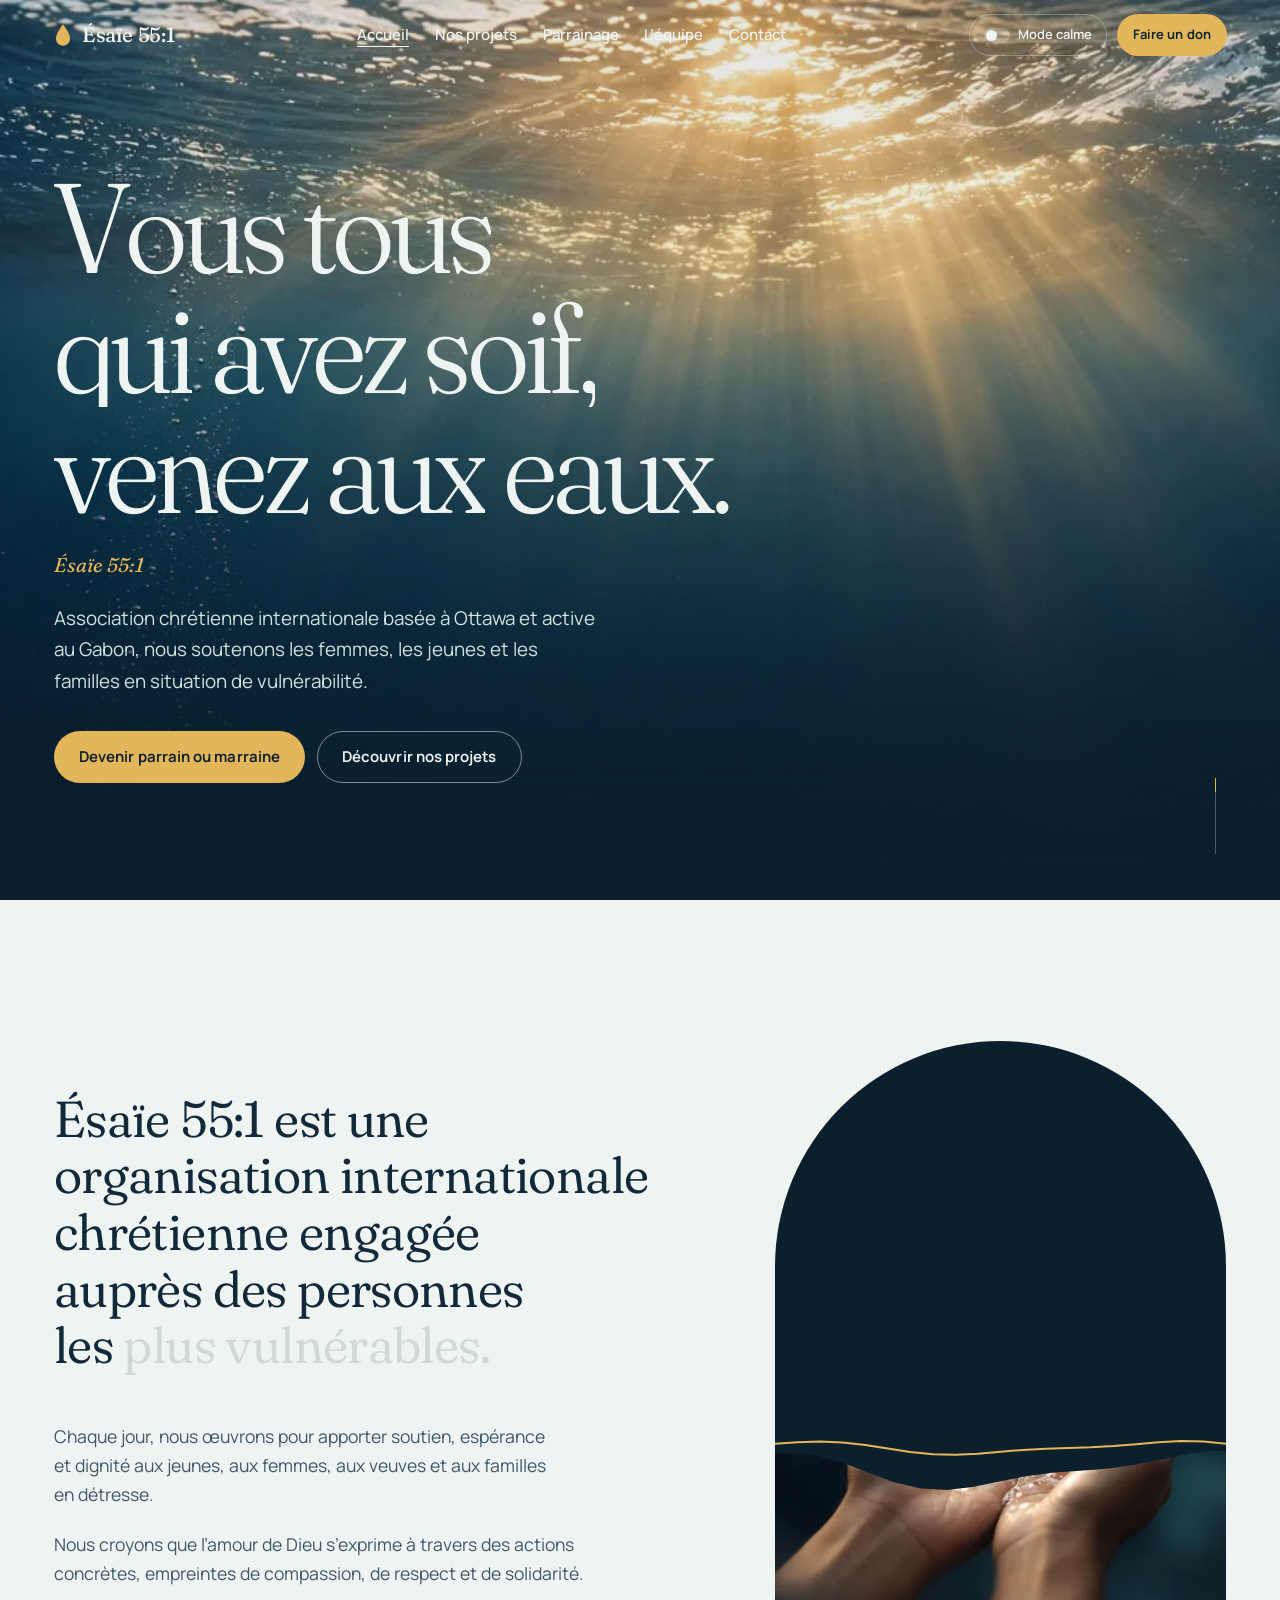
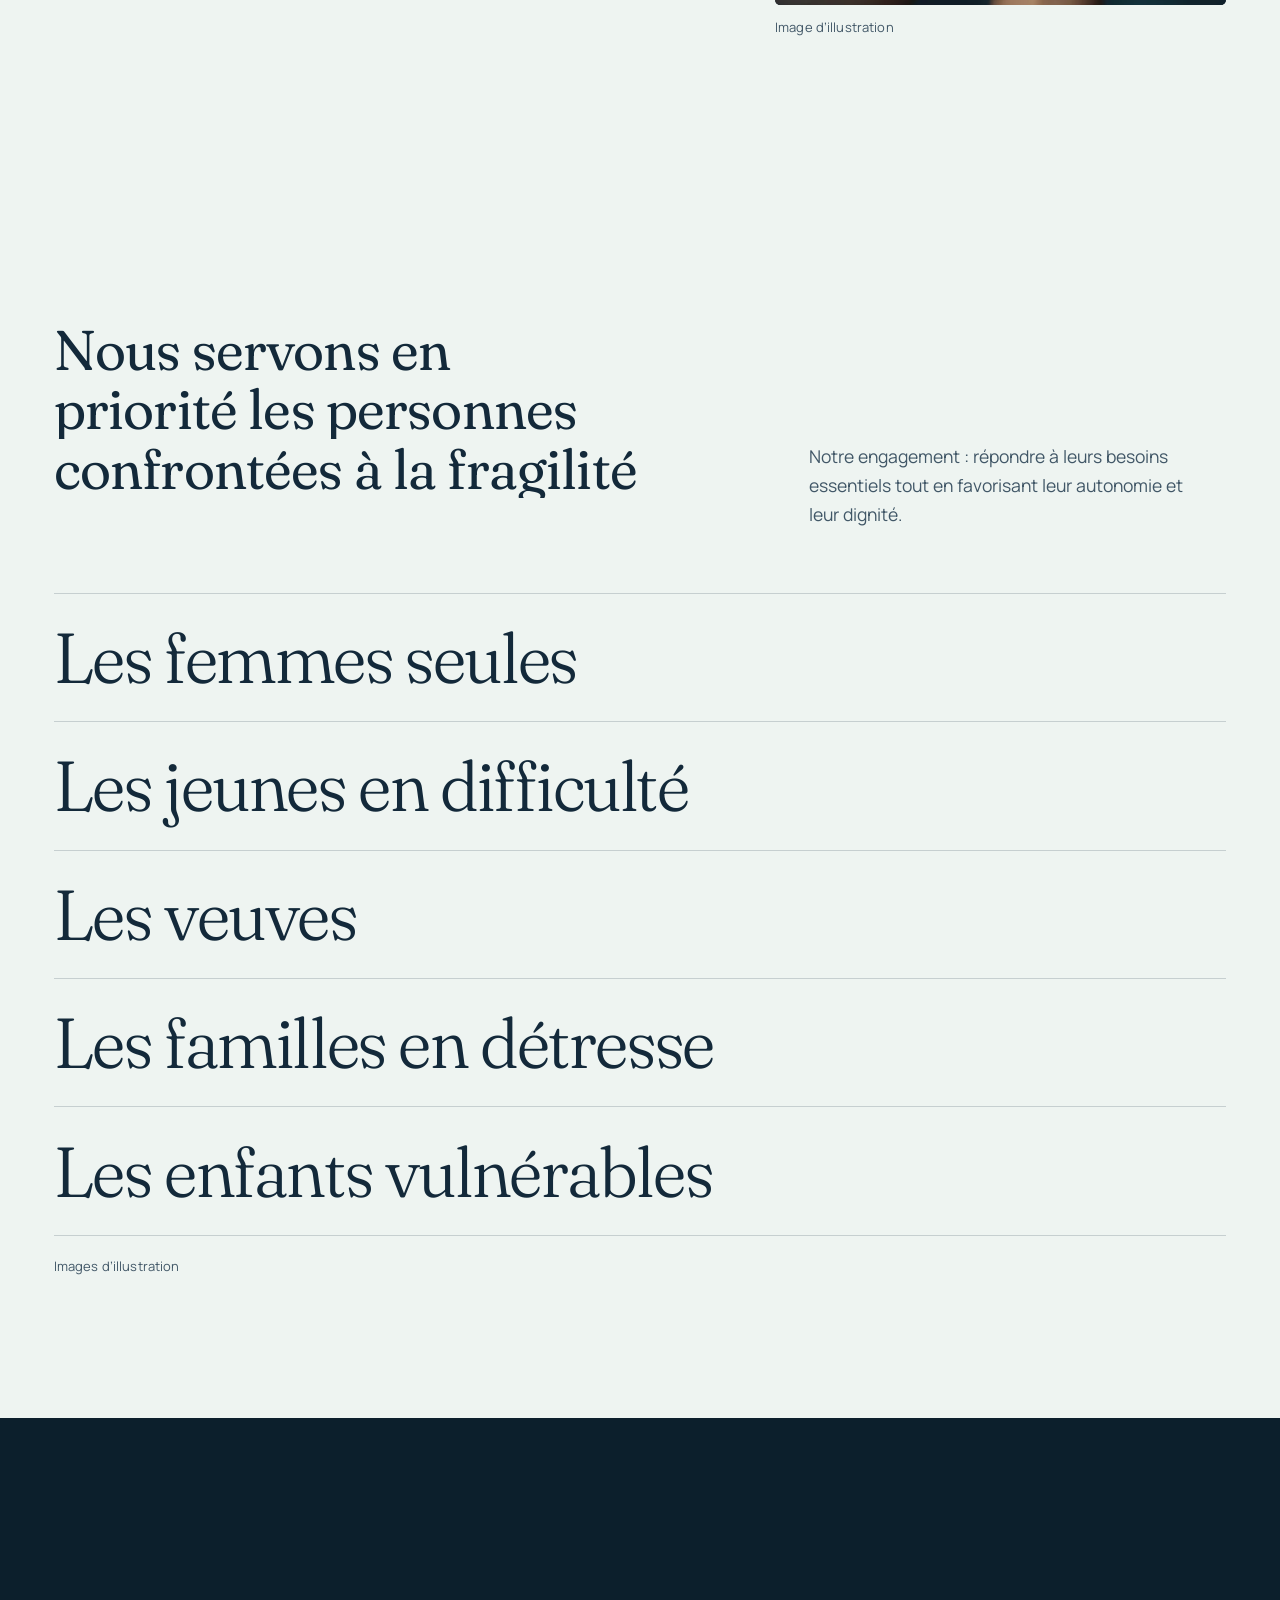
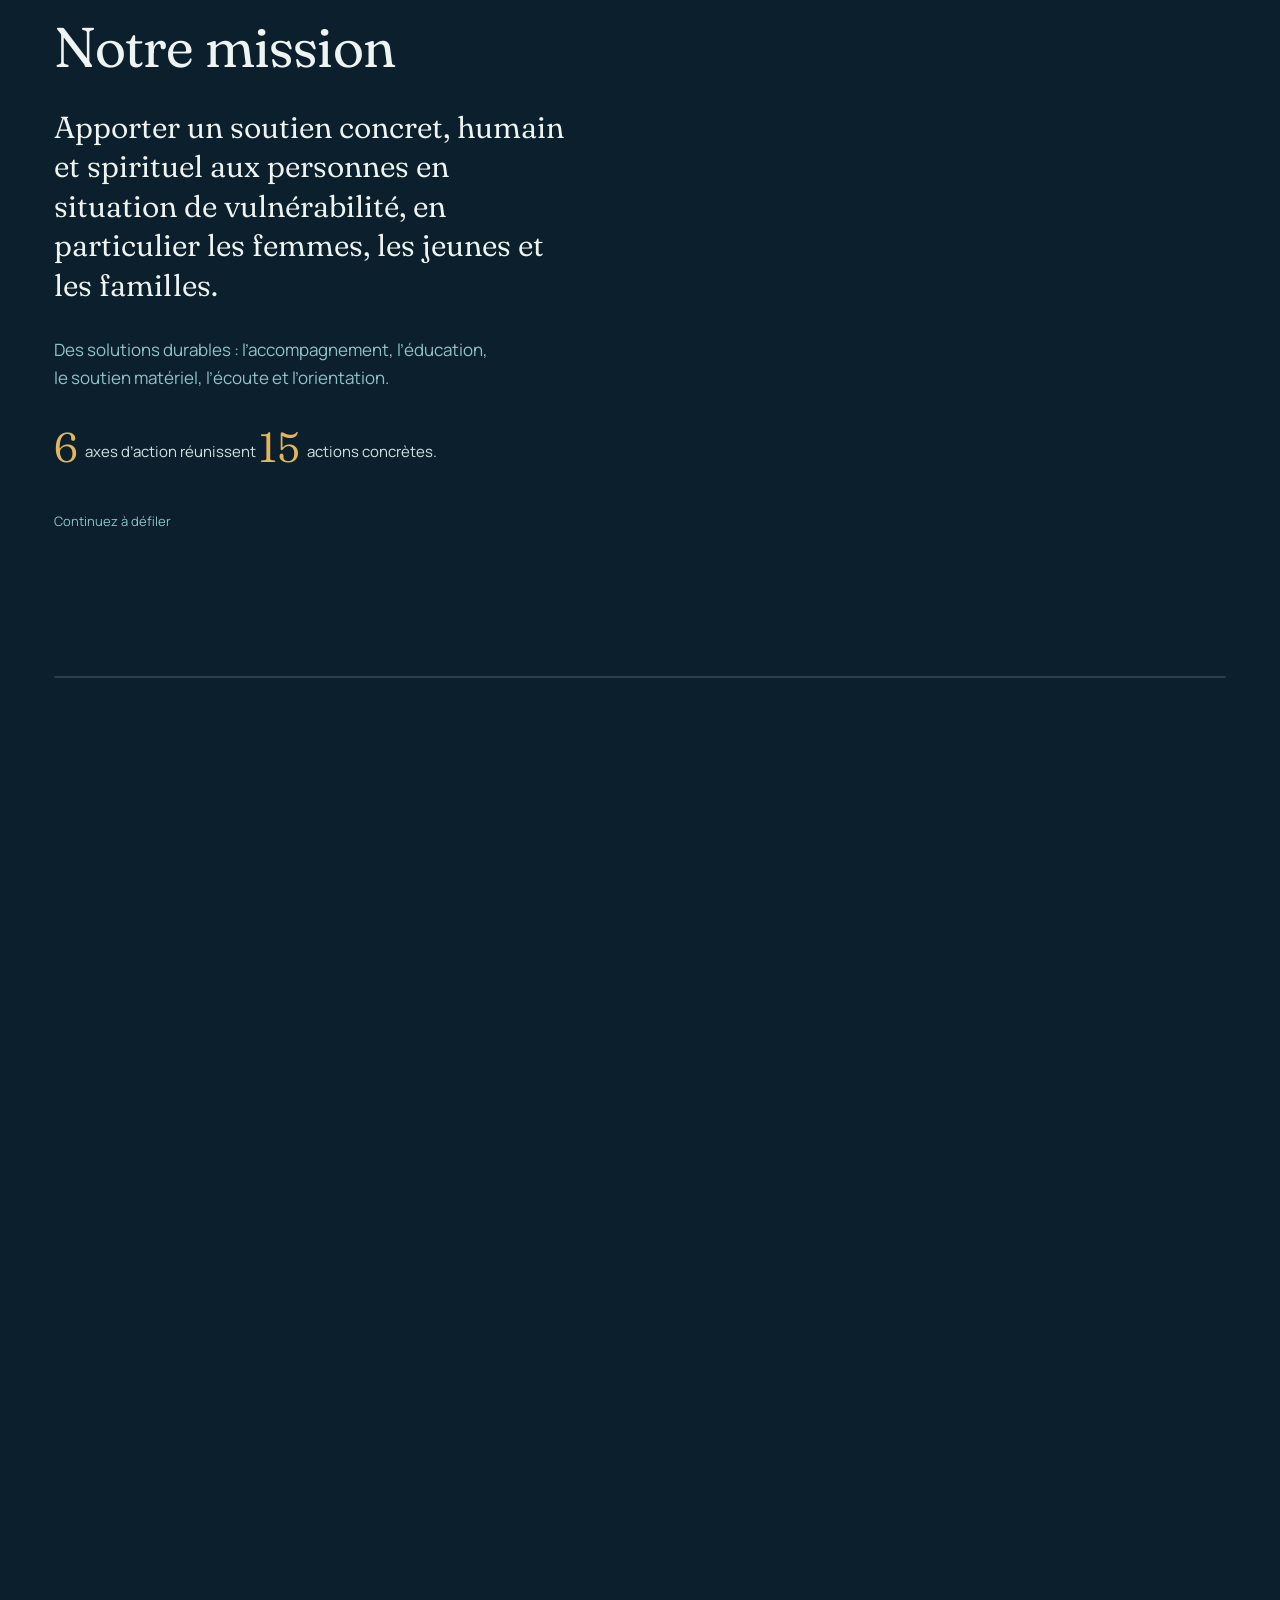
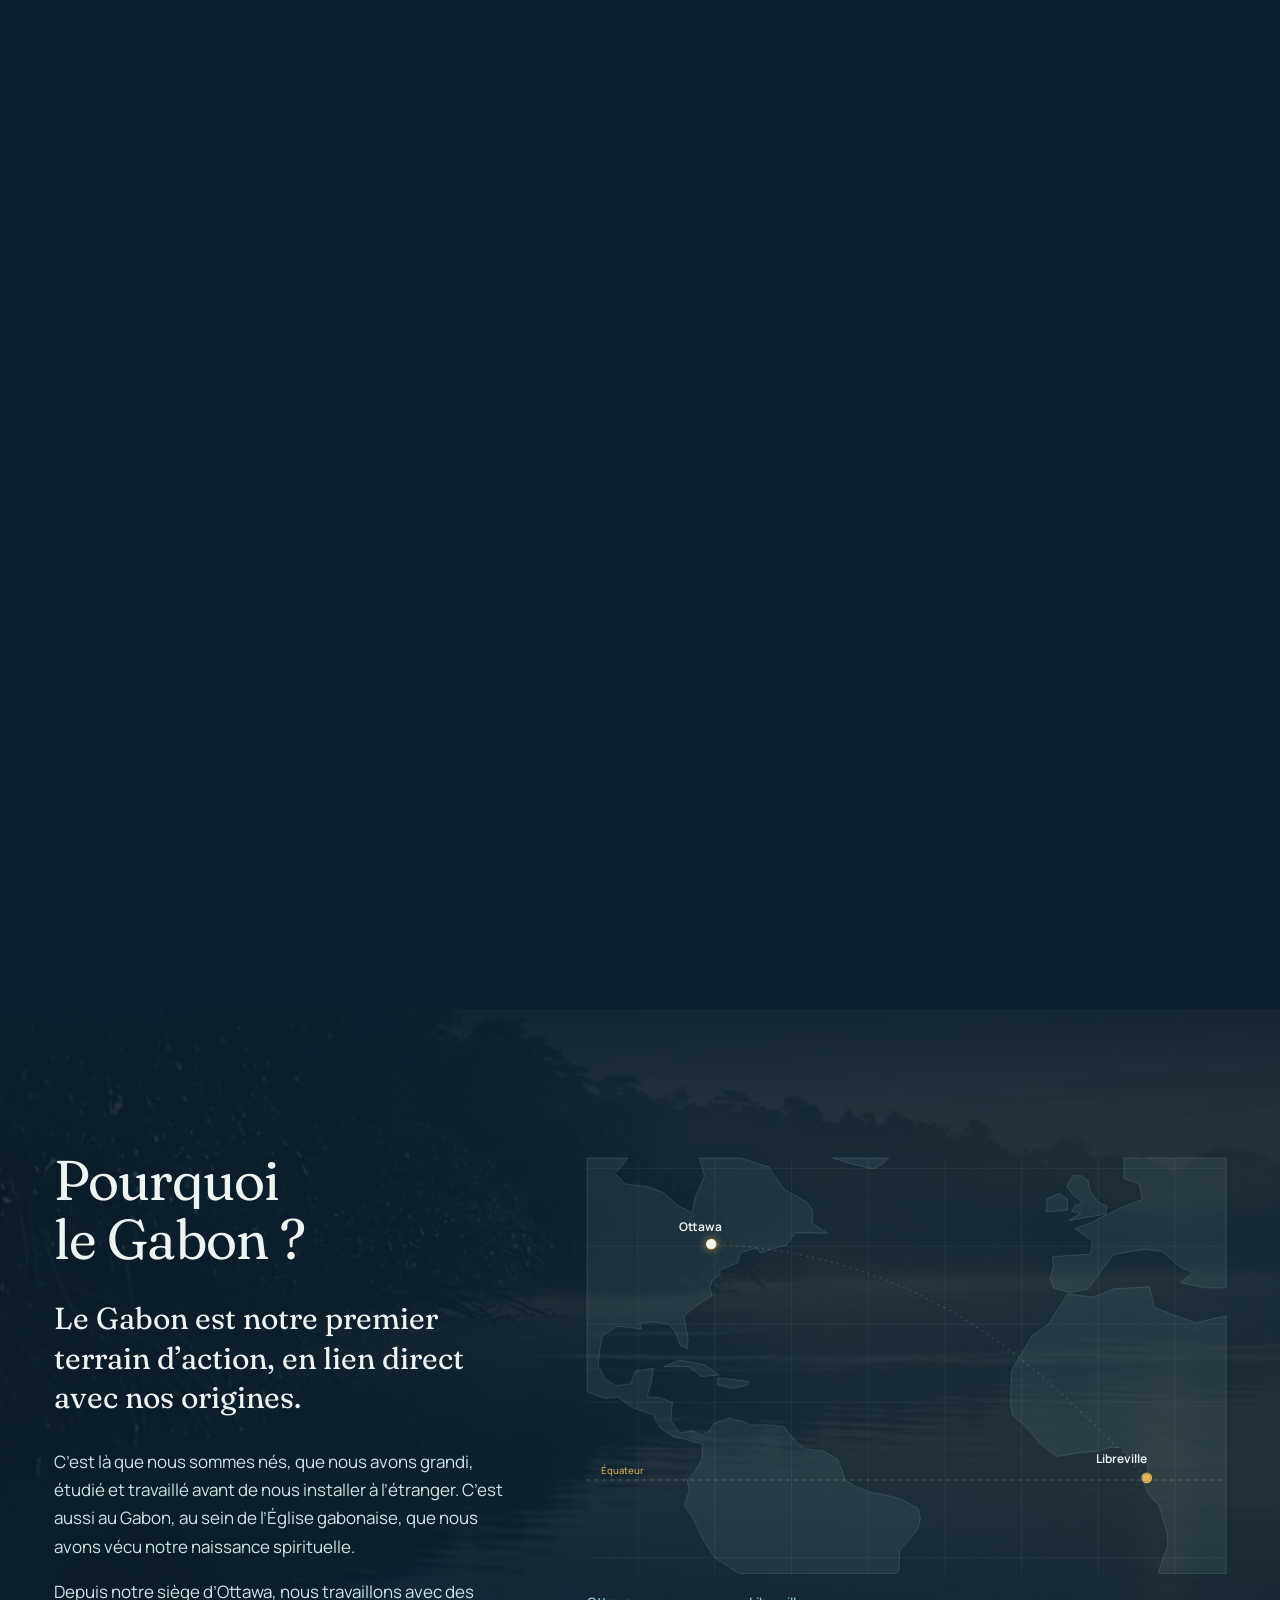
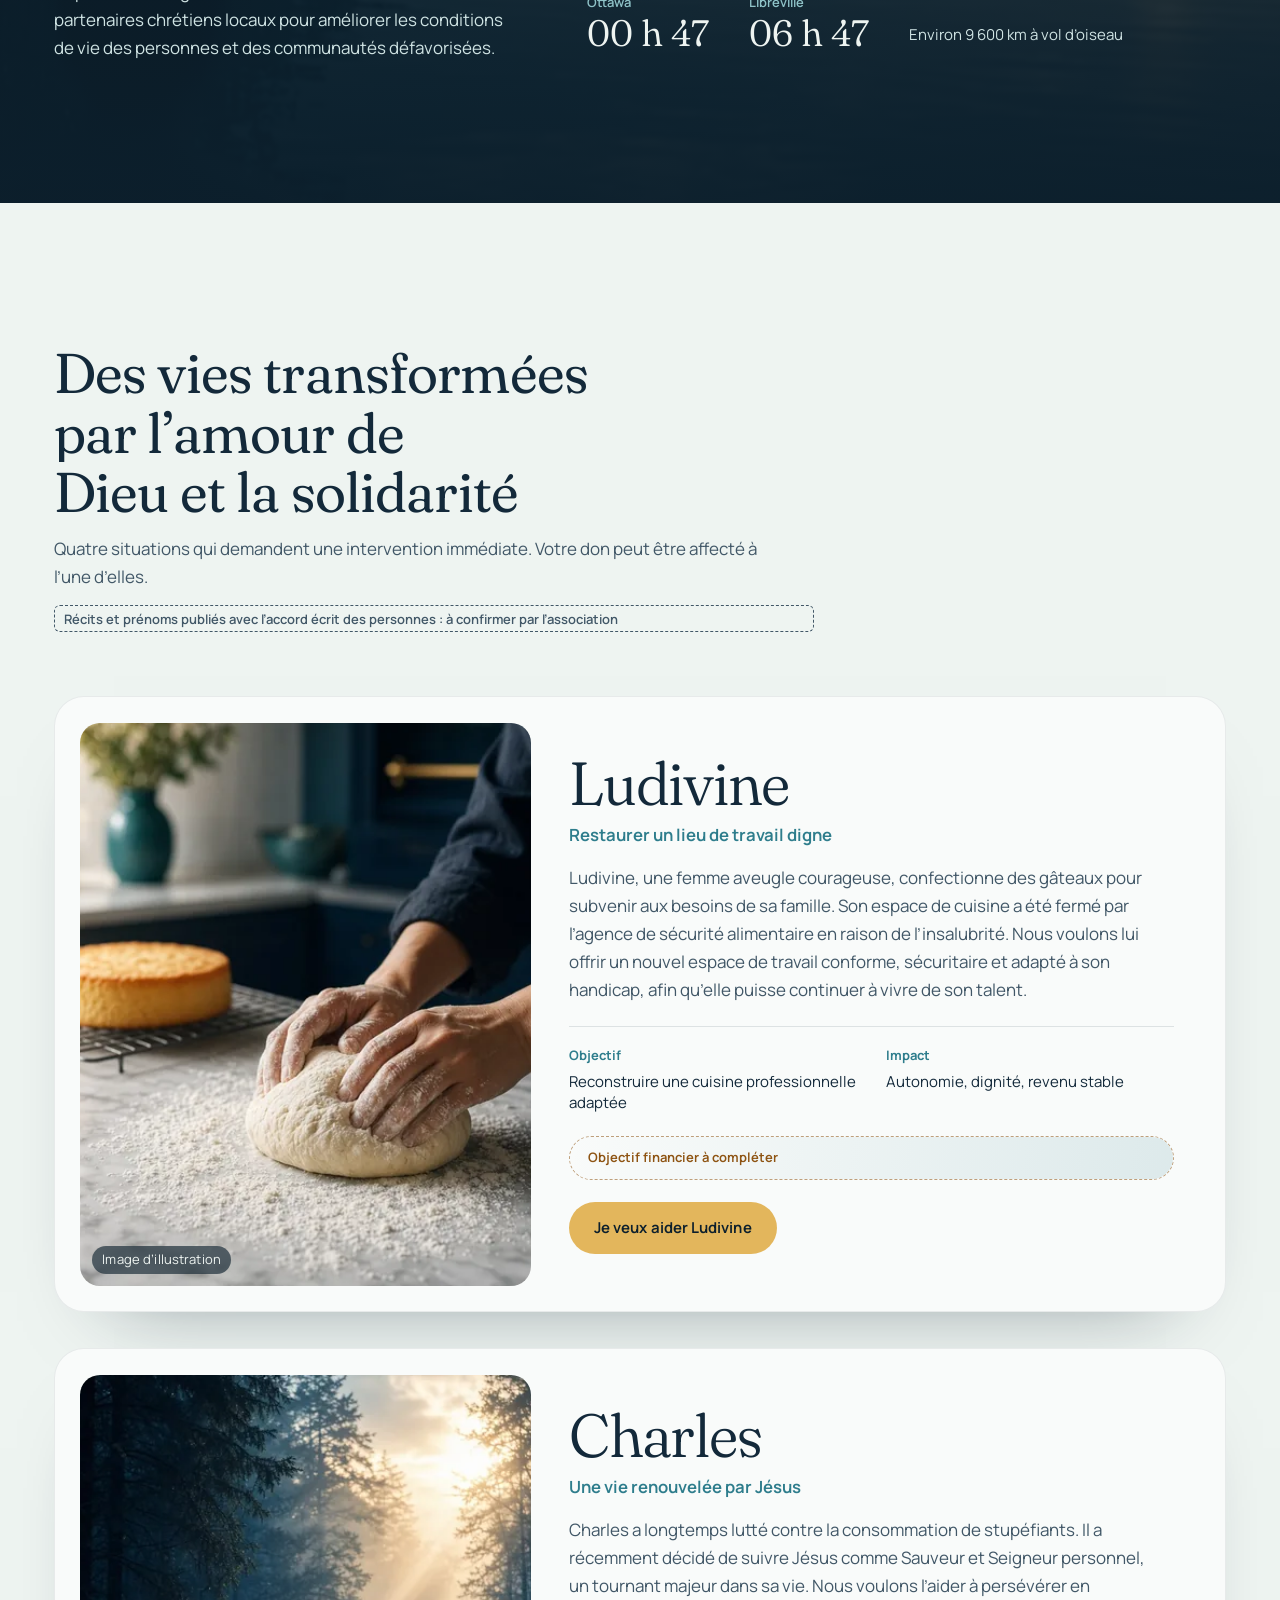
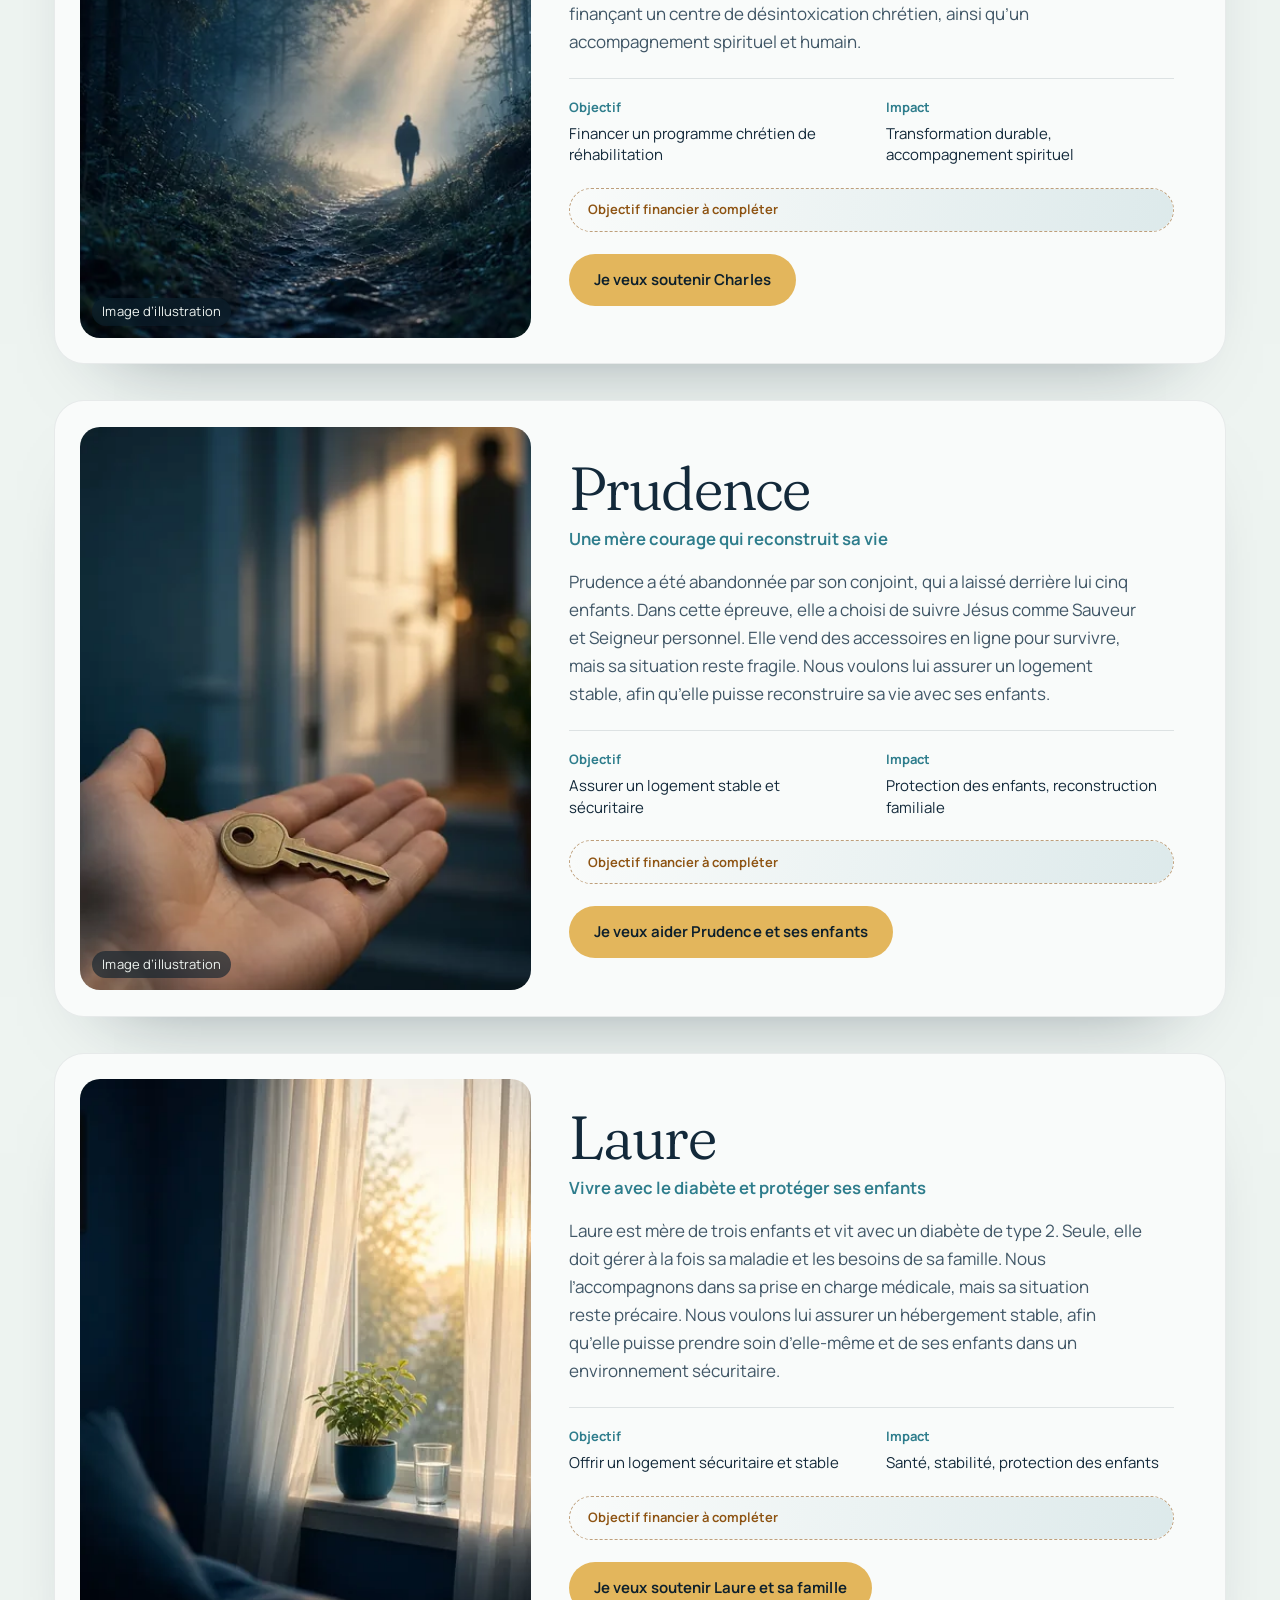
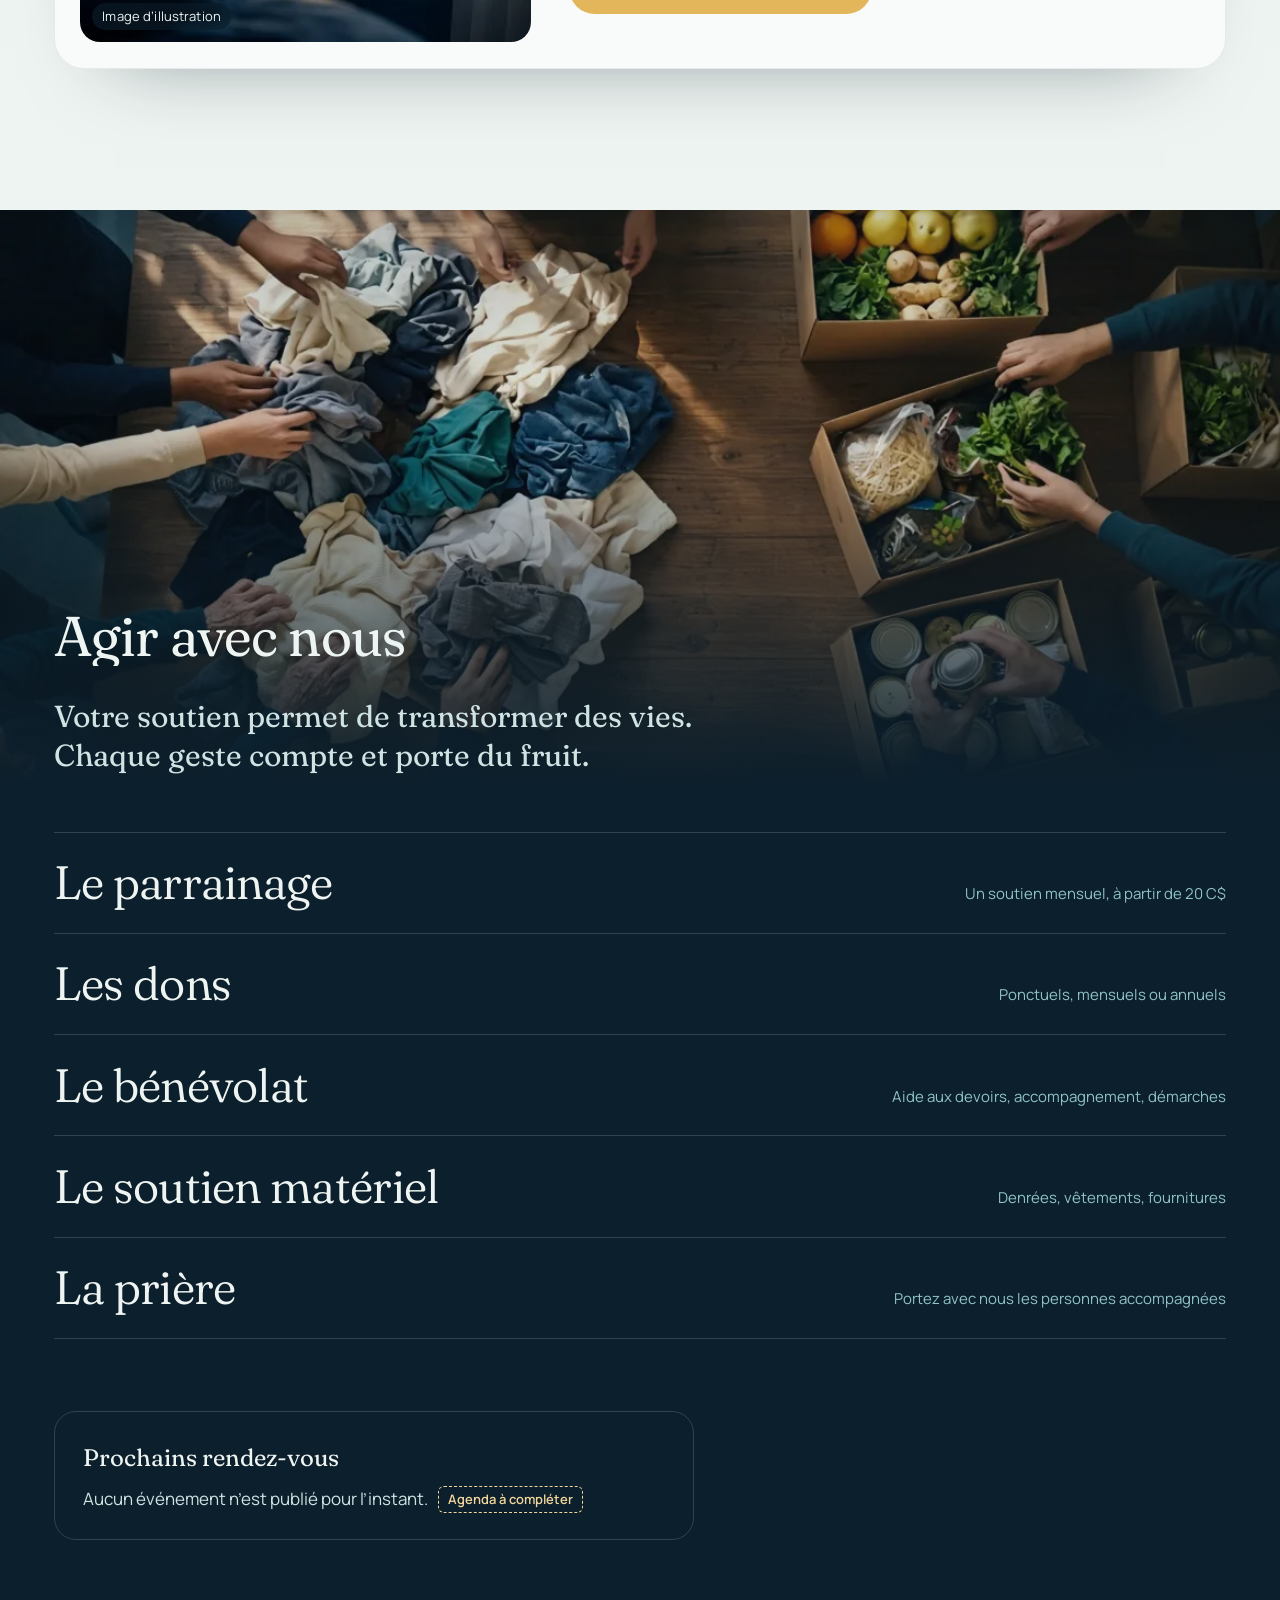
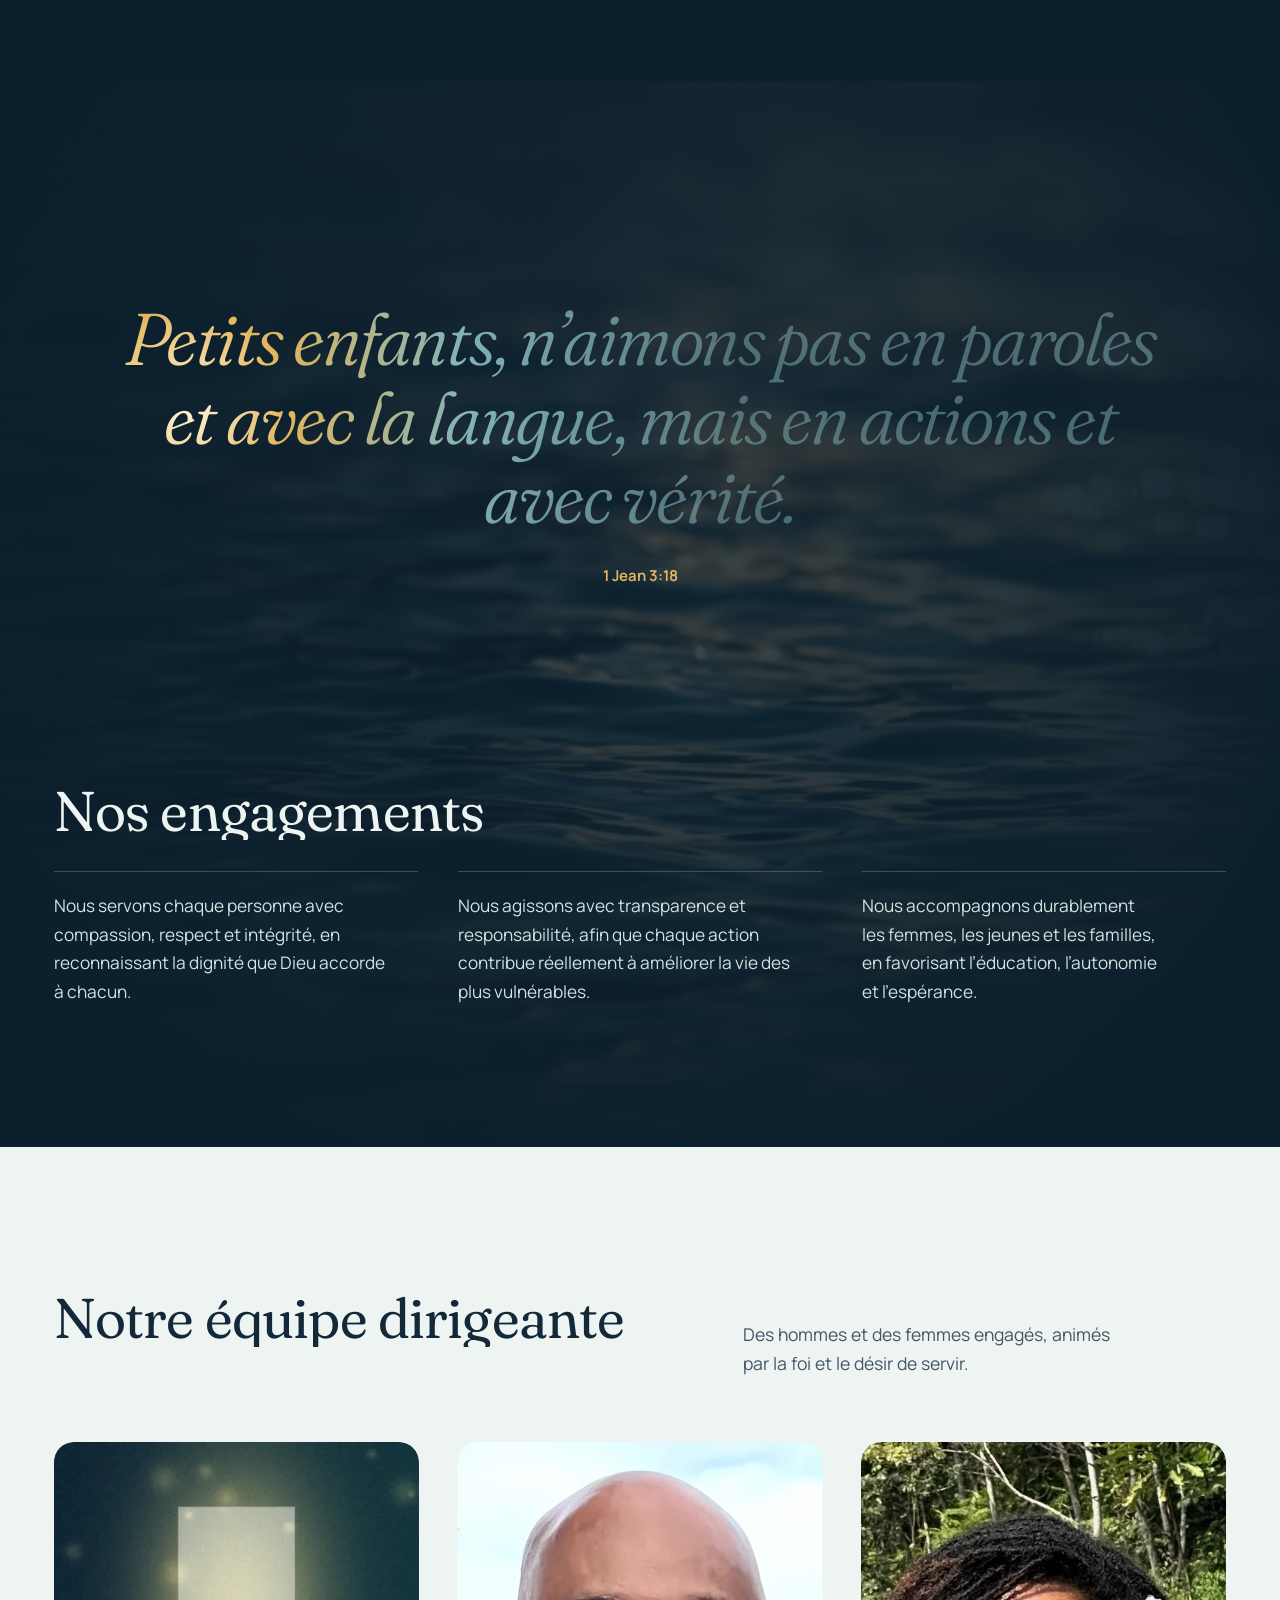
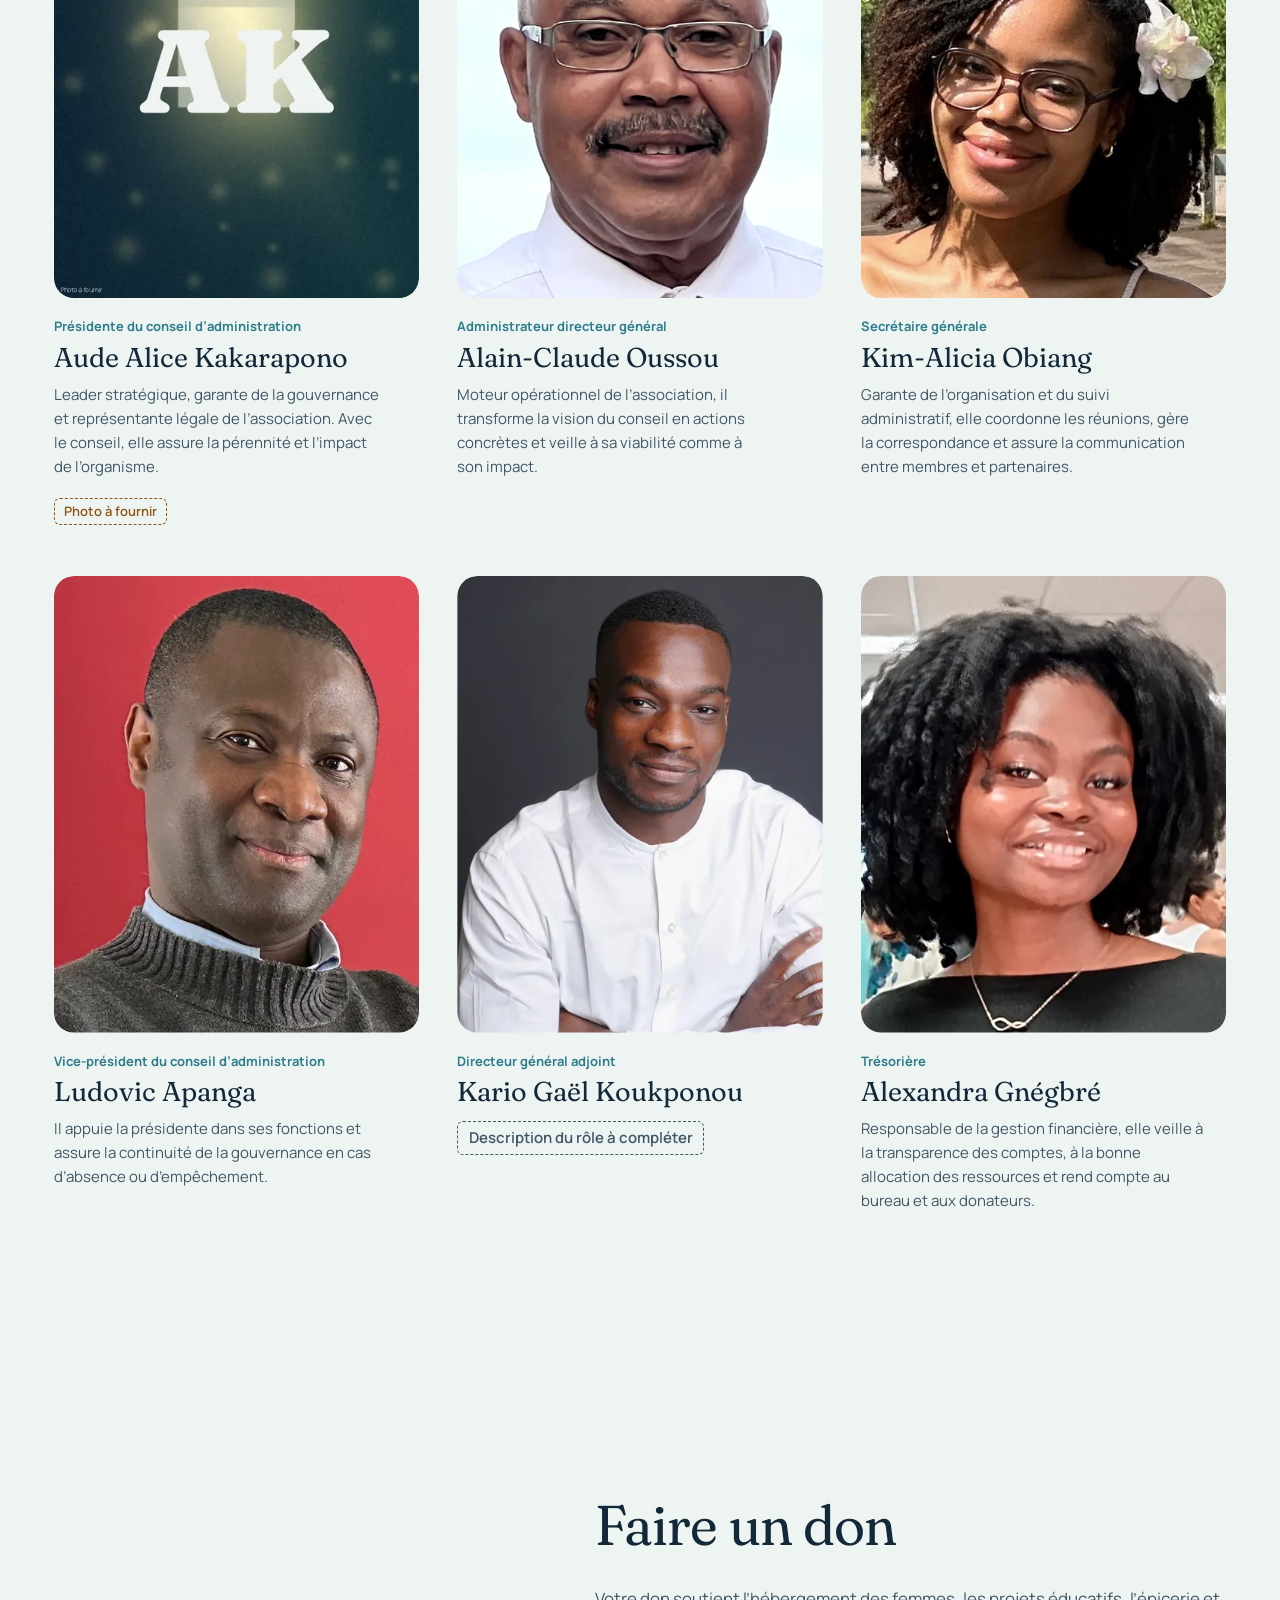
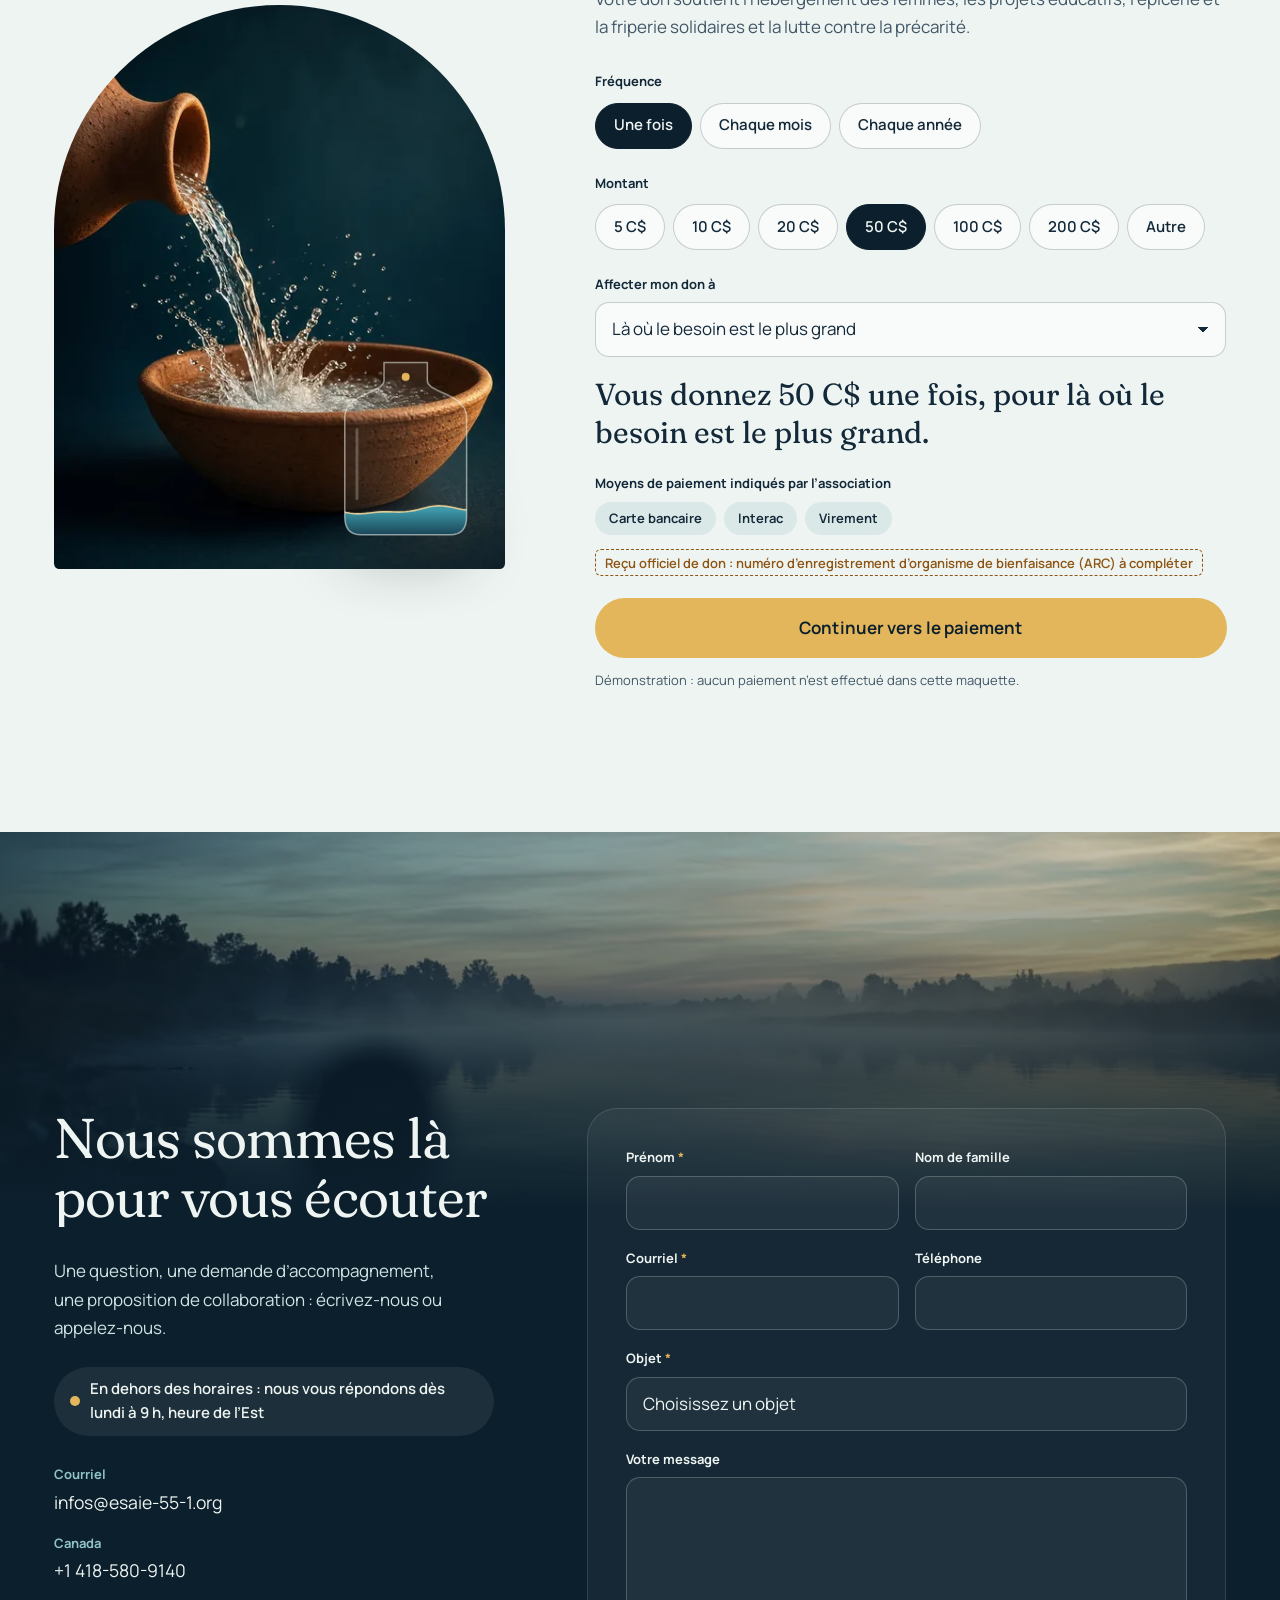
==== index.html @ 492803a1 "Maquette v1" ====
<!doctype html>
<html lang="fr-CA" class="no-js" data-intro>
<head>
<meta charset="utf-8">
<meta name="viewport" content="width=device-width, initial-scale=1">
<title>Ésaïe 55:1, association chrétienne internationale à Ottawa et au Gabon</title>
<meta name="description" content="Ésaïe 55:1 est une association chrétienne internationale basée à Ottawa et active au Gabon. Nous soutenons les femmes, les jeunes et les familles en situation de vulnérabilité.">
<meta name="theme-color" content="#0C1F2C">
<meta property="og:title" content="Ésaïe 55:1, un avenir plein d’espérance">
<meta property="og:description" content="Association chrétienne internationale basée à Ottawa et active au Gabon.">
<meta property="og:image" content="assets/img/logo-version-legere-800.webp">
<link rel="icon" href="assets/img/favicon.svg" type="image/svg+xml">
<link rel="preload" href="assets/fonts/fraunces.woff" as="font" type="font/woff" crossorigin>
<link rel="preload" href="assets/fonts/manrope.woff" as="font" type="font/woff" crossorigin>
<link rel="stylesheet" href="assets/css/main.css">
<meta name="robots" content="noindex, nofollow">
<script>!function(d){var c,v;try{c=localStorage.getItem("esaie-calme")}catch(e){}try{v=sessionStorage.getItem("esaie-vague");sessionStorage.removeItem("esaie-vague")}catch(e){}var r=window.matchMedia&&matchMedia("(prefers-reduced-motion: reduce)").matches;var calme=c==null?r:c==="1";var k=d.className.replace("no-js","js");if(calme)k+=" calme";else if(v)k+=" vague-arrivee";else if(d.hasAttribute("data-intro"))k+=" intro";d.className=k}(document.documentElement);</script>

</head>
<body data-page="accueil">
<a class="evitement" href="#contenu">Aller au contenu</a>

<div class="curseur est-cache" aria-hidden="true"><span class="curseur__anneau"></span><span class="curseur__point"></span></div>

<div class="vague" aria-hidden="true" data-vague>
  <svg class="vague__svg" preserveAspectRatio="none"><path class="vague__path" d=""/></svg>
</div>

<header class="entete" data-entete>
  <a class="entete__marque" href="index.html" aria-label="Ésaïe 55:1, retour à l’accueil">
    <svg class="entete__goutte" viewBox="0 0 24 32" aria-hidden="true"><path d="M12 1.5C12 1.5 2.5 13.8 2.5 20.8a9.5 9.5 0 0 0 19 0C21.5 13.8 12 1.5 12 1.5Z"/></svg>
    <span class="entete__nom">Ésaïe 55:1</span>
  </a>
  <nav class="entete__nav" aria-label="Navigation principale">
    <ul class="entete__liens">
      <li><a class="lien" href="index.html" aria-current="page">Accueil</a></li>
      <li><a class="lien" href="projets.html" >Nos projets</a></li>
      <li><a class="lien" href="parrainage.html" >Parrainage</a></li>
      <li><a class="lien" href="index.html#equipe">L’équipe</a></li>
      <li><a class="lien" href="index.html#contact">Contact</a></li>
    </ul>
  </nav>
  <div class="entete__actions">
    <button class="calme" type="button" data-calme aria-pressed="false" title="Réduit les animations et coupe l’effet d’eau">
      <span class="calme__pastille" aria-hidden="true"></span><span class="calme__txt">Mode calme</span>
    </button>
    <a class="btn btn--or btn--petit entete__don" href="index.html#don" data-magnet><span>Faire un don</span></a>
    <button class="entete__menu" type="button" aria-expanded="false" aria-controls="menu-mobile" data-menu>
      <span class="entete__menu-txt">Menu</span><span class="entete__menu-ico" aria-hidden="true"><i></i><i></i></span>
    </button>
  </div>
</header>

<div class="menu-mobile" id="menu-mobile" data-menu-panneau hidden>
  <div class="menu-mobile__eau" aria-hidden="true"></div>
  <nav aria-label="Navigation mobile">
    <ul class="menu-mobile__liens">
      <li><a href="index.html" aria-current="page">Accueil</a></li>
      <li><a href="projets.html" >Nos projets</a></li>
      <li><a href="parrainage.html" >Parrainage</a></li>
      <li><a href="index.html#equipe">L’équipe</a></li>
      <li><a href="index.html#don">Faire un don</a></li>
      <li><a href="index.html#contact">Contact</a></li>
    </ul>
  </nav>
  <button class="calme calme--menu" type="button" data-calme aria-pressed="false">
    <span class="calme__pastille" aria-hidden="true"></span><span>Mode calme, avec moins d’animations</span>
  </button>
  <p class="menu-mobile__verset">« Vous tous qui avez soif, venez aux eaux. »<span>Ésaïe 55:1</span></p>
</div>


<div class="goutte-intro" data-goutte-intro aria-hidden="true">
  <span class="goutte-intro__goutte"></span>
  <span class="goutte-intro__onde"></span>
</div>

<main id="contenu">

  <!-- Ouverture -->
  <section class="ouverture" id="ouverture" data-theme="sombre">
    <div class="eau" data-eau data-src="assets/img/accueil-hero-eau-1168.webp" data-src-mobile="assets/img/accueil-hero-eau-mobile-657.webp" aria-hidden="true">
      <picture><source media="(max-aspect-ratio: 4/5)" srcset="assets/img/accueil-hero-eau-mobile-480.webp 480w, assets/img/accueil-hero-eau-mobile-657.webp 657w" sizes="100vw"><img class="eau__img" src="assets/img/accueil-hero-eau-960.webp" srcset="assets/img/accueil-hero-eau-640.webp 640w, assets/img/accueil-hero-eau-960.webp 960w, assets/img/accueil-hero-eau-1168.webp 1168w" sizes="100vw" width="1168" height="657" alt="" decoding="async" fetchpriority="high"></picture>
    </div>
    <div class="ouverture__contenu">
      <h1 class="ouverture__titre" data-titre-ouverture>Vous tous qui avez soif, venez aux eaux.</h1>
      <p class="ouverture__ref">Ésaïe 55:1</p>
      <p class="ouverture__intro">Association chrétienne internationale basée à Ottawa et active au Gabon, nous soutenons les femmes, les jeunes et les familles en situation de vulnérabilité.</p>
      <div class="ouverture__actions">
        <a class="btn btn--or" href="parrainage.html" data-magnet><span>Devenir parrain ou marraine</span></a>
        <a class="btn btn--ligne" href="projets.html" data-magnet><span>Découvrir nos projets</span></a>
      </div>
    </div>
    <p class="ouverture__indice" aria-hidden="true"><span class="ouverture__indice-souris">Passez la souris sur l’eau</span><span class="ouverture__indice-doigt">Touchez l’eau</span></p>
    <a class="ouverture__defiler" href="#bienvenue"><span class="sr-only">Descendre vers la présentation</span><span class="ouverture__fil" aria-hidden="true"><span class="ouverture__goutte"></span></span></a>
  </section>

  <!-- Bienvenue -->
  <section class="section bienvenue" id="bienvenue" data-theme="clair">
    <div class="enveloppe bienvenue__grille">
      <div class="bienvenue__texte">
        <h2 class="bienvenue__titre" data-eclaire>Ésaïe 55:1 est une organisation internationale chrétienne engagée auprès des personnes les plus vulnérables.</h2>
        <div class="bienvenue__corps">
          <p>Chaque jour, nous œuvrons pour apporter soutien, espérance et dignité aux jeunes, aux femmes, aux veuves et aux familles en détresse.</p>
          <p>Nous croyons que l’amour de Dieu s’exprime à travers des actions concrètes, empreintes de compassion, de respect et de solidarité.</p>
        </div>
      </div>
      <figure class="bienvenue__visuel">
        <div class="niveau" data-niveau>
          <img class="niveau__img" src="assets/img/accueil-mains-eau-640.webp" srcset="assets/img/accueil-mains-eau-480.webp 480w, assets/img/accueil-mains-eau-640.webp 640w, assets/img/accueil-mains-eau-784.webp 784w" sizes="(min-width: 900px) 38vw, 88vw" width="784" height="980" alt="Deux mains en coupe recueillent un filet d’eau claire" decoding="async" loading="lazy">
          <svg class="niveau__ligne" viewBox="0 0 100 10" preserveAspectRatio="none" aria-hidden="true"><path d="" data-niveau-ligne/></svg>
        </div>
        <figcaption class="legende">Image d’illustration</figcaption>
      </figure>
    </div>
  </section>

  <!-- Pour qui -->
  <section class="section publics" id="pour-qui" data-theme="clair">
    <div class="enveloppe">
      <div class="publics__tete">
        <h2 class="titre-section">Nous servons en priorité les personnes confrontées à la fragilité</h2>
        <p class="publics__intro">Notre engagement : répondre à leurs besoins essentiels tout en favorisant leur autonomie et leur dignité.</p>
      </div>
      <ul class="publics__liste" data-publics>
        <li class="public"><span class="public__nom">Les femmes seules</span><span class="public__vignette"><img class="public__img" src="assets/img/public-femmes-640.webp" srcset="assets/img/public-femmes-480.webp 480w, assets/img/public-femmes-640.webp 640w, assets/img/public-femmes-784.webp 784w" sizes="(min-width: 900px) 22vw, 28vw" width="784" height="980" alt="Une femme de dos regarde par une fenêtre baignée de lumière" decoding="async" loading="lazy"></span><span class="public__trait" aria-hidden="true"></span></li>
        <li class="public"><span class="public__nom">Les jeunes en difficulté</span><span class="public__vignette"><img class="public__img" src="assets/img/public-jeunes-640.webp" srcset="assets/img/public-jeunes-480.webp 480w, assets/img/public-jeunes-640.webp 640w, assets/img/public-jeunes-784.webp 784w" sizes="(min-width: 900px) 22vw, 28vw" width="784" height="980" alt="Un jeune de dos marche sur un chemin vers la lumière du matin" decoding="async" loading="lazy"></span><span class="public__trait" aria-hidden="true"></span></li>
        <li class="public"><span class="public__nom">Les veuves</span><span class="public__vignette"><img class="public__img" src="assets/img/public-veuves-640.webp" srcset="assets/img/public-veuves-480.webp 480w, assets/img/public-veuves-640.webp 640w, assets/img/public-veuves-784.webp 784w" sizes="(min-width: 900px) 22vw, 28vw" width="784" height="980" alt="Les mains d’une femme âgée autour d’une tasse de thé chaud" decoding="async" loading="lazy"></span><span class="public__trait" aria-hidden="true"></span></li>
        <li class="public"><span class="public__nom">Les familles en détresse</span><span class="public__vignette"><img class="public__img" src="assets/img/public-familles-640.webp" srcset="assets/img/public-familles-480.webp 480w, assets/img/public-familles-640.webp 640w, assets/img/public-familles-784.webp 784w" sizes="(min-width: 900px) 22vw, 28vw" width="784" height="980" alt="Silhouettes d’une mère et de trois enfants marchant main dans la main au crépuscule" decoding="async" loading="lazy"></span><span class="public__trait" aria-hidden="true"></span></li>
        <li class="public"><span class="public__nom">Les enfants vulnérables</span><span class="public__vignette"><img class="public__img" src="assets/img/public-enfants-640.webp" srcset="assets/img/public-enfants-480.webp 480w, assets/img/public-enfants-640.webp 640w, assets/img/public-enfants-784.webp 784w" sizes="(min-width: 900px) 22vw, 28vw" width="784" height="980" alt="Les mains d’un enfant dessinent un soleil et des vagues" decoding="async" loading="lazy"></span><span class="public__trait" aria-hidden="true"></span></li>
      </ul>
      <p class="legende publics__legende">Images d’illustration</p>
    </div>
    <div class="publics__flottant" data-flottant aria-hidden="true"></div>
  </section>

  <!-- Mission et 6 axes -->
  <section class="axes" id="mission" data-theme="sombre">
    <div class="axes__fenetre" data-axes>
      <div class="axes__piste" data-piste>
        <div class="axes__intro">
          <h2 class="titre-section">Notre mission</h2>
          <p class="axes__lead">Apporter un soutien concret, humain et spirituel aux personnes en situation de vulnérabilité, en particulier les femmes, les jeunes et les familles.</p>
          <p class="axes__solutions">Des solutions durables : l’accompagnement, l’éducation, le soutien matériel, l’écoute et l’orientation.</p>
          <p class="axes__compte"><span class="axes__chiffre">6</span> axes d’action réunissent <span class="axes__chiffre">15</span> actions concrètes.</p>
          <p class="axes__consigne" aria-hidden="true">Continuez à défiler</p>
        </div>

        <article class="axe-carte" data-tilt>
          <a class="axe-carte__lien" href="projets.html#axe-spirituel">
            <span class="axe-carte__img"><img src="assets/img/axe-spirituel-640.webp" srcset="assets/img/axe-spirituel-480.webp 480w, assets/img/axe-spirituel-640.webp 640w, assets/img/axe-spirituel-784.webp 784w" sizes="(min-width: 900px) 26vw, 74vw" width="784" height="980" alt="Un livre ouvert sur une table de bois, traversé par la lumière du matin" decoding="async" loading="lazy"></span>
            <h3 class="axe-carte__titre">Accompagnement spirituel et humain</h3>
            <p class="axe-carte__detail">Accompagnement spirituel des hommes adultes</p>
            <p class="axe-carte__nombre">1 action</p>
          </a>
        </article>
        <article class="axe-carte" data-tilt>
          <a class="axe-carte__lien" href="projets.html#axe-femmes">
            <span class="axe-carte__img"><img src="assets/img/axe-femmes-familles-640.webp" srcset="assets/img/axe-femmes-familles-480.webp 480w, assets/img/axe-femmes-familles-640.webp 640w, assets/img/axe-femmes-familles-784.webp 784w" sizes="(min-width: 900px) 26vw, 74vw" width="784" height="980" alt="Un intérieur chaleureux, une porte ouverte sur la lumière du soir" decoding="async" loading="lazy"></span>
            <h3 class="axe-carte__titre">Soutenir les femmes et les familles</h3>
            <p class="axe-carte__detail">Hébergement et accompagnement des femmes en difficulté, parrainage des jeunes mères monoparentales</p>
            <p class="axe-carte__nombre">2 actions</p>
          </a>
        </article>
        <article class="axe-carte" data-tilt>
          <a class="axe-carte__lien" href="projets.html#axe-education">
            <span class="axe-carte__img"><img src="assets/img/axe-education-640.webp" srcset="assets/img/axe-education-480.webp 480w, assets/img/axe-education-640.webp 640w, assets/img/axe-education-784.webp 784w" sizes="(min-width: 900px) 26vw, 74vw" width="784" height="980" alt="Une main d’élève écrit dans un cahier à côté d’une pile de livres" decoding="async" loading="lazy"></span>
            <h3 class="axe-carte__titre">Éducation et réussite des jeunes</h3>
            <p class="axe-carte__detail">Prévention du décrochage, réussite scolaire, aide aux devoirs</p>
            <p class="axe-carte__nombre">3 actions</p>
          </a>
        </article>
        <article class="axe-carte" data-tilt>
          <a class="axe-carte__lien" href="projets.html#axe-alimentaire">
            <span class="axe-carte__img"><img src="assets/img/axe-alimentaire-640.webp" srcset="assets/img/axe-alimentaire-480.webp 480w, assets/img/axe-alimentaire-640.webp 640w, assets/img/axe-alimentaire-784.webp 784w" sizes="(min-width: 900px) 26vw, 74vw" width="784" height="980" alt="Des cagettes de fruits et de légumes frais disposées sur une table" decoding="async" loading="lazy"></span>
            <h3 class="axe-carte__titre">Solidarité alimentaire et matérielle</h3>
            <p class="axe-carte__detail">Épicerie et friperie solidaires, lutte contre le gaspillage, plantations solidaires</p>
            <p class="axe-carte__nombre">4 actions</p>
          </a>
        </article>
        <article class="axe-carte" data-tilt>
          <a class="axe-carte__lien" href="projets.html#axe-social">
            <span class="axe-carte__img"><img src="assets/img/axe-aide-sociale-640.webp" srcset="assets/img/axe-aide-sociale-480.webp 480w, assets/img/axe-aide-sociale-640.webp 640w, assets/img/axe-aide-sociale-784.webp 784w" sizes="(min-width: 900px) 26vw, 74vw" width="784" height="980" alt="Une main tient avec douceur celle d’une personne âgée" decoding="async" loading="lazy"></span>
            <h3 class="axe-carte__titre">Aide sociale et soutien du quotidien</h3>
            <p class="axe-carte__detail">Soutien aux familles à faibles revenus, aide aux courses et aux démarches, parcours de soins</p>
            <p class="axe-carte__nombre">3 actions</p>
          </a>
        </article>
        <article class="axe-carte" data-tilt>
          <a class="axe-carte__lien" href="projets.html#axe-numerique">
            <span class="axe-carte__img"><img src="assets/img/axe-numerique-640.webp" srcset="assets/img/axe-numerique-480.webp 480w, assets/img/axe-numerique-640.webp 640w, assets/img/axe-numerique-784.webp 784w" sizes="(min-width: 900px) 26vw, 74vw" width="784" height="980" alt="Des mains apprennent à utiliser un ordinateur portable" decoding="async" loading="lazy"></span>
            <h3 class="axe-carte__titre">Inclusion numérique et parentalité</h3>
            <p class="axe-carte__detail">Le numérique pour tous, la parentalité à l’ère des écrans</p>
            <p class="axe-carte__nombre">2 actions</p>
          </a>
        </article>

        <div class="axes__fin">
          <p class="axes__vision">Nous aspirons à voir des communautés où chaque personne peut retrouver sa dignité, développer son potentiel et construire un avenir porteur d’espérance.</p>
          <a class="btn btn--or" href="projets.html" data-magnet><span>Voir les 15 actions</span></a>
        </div>
      </div>
    </div>
    <div class="axes__niveau" aria-hidden="true"><span data-niveau-piste></span></div>
  </section>

  <!-- Ottawa et Libreville -->
  <section class="section gabon" id="gabon" data-theme="sombre">
    <div class="gabon__fond" aria-hidden="true"><img class="gabon__fond-img" src="assets/img/ambiance-estuaire-960.webp" srcset="assets/img/ambiance-estuaire-640.webp 640w, assets/img/ambiance-estuaire-960.webp 960w, assets/img/ambiance-estuaire-1168.webp 1168w" sizes="100vw" width="1168" height="657" alt="" decoding="async" loading="lazy"></div>
    <div class="enveloppe gabon__grille">
      <div class="gabon__texte">
        <h2 class="titre-section">Pourquoi le Gabon&nbsp;?</h2>
        <p class="gabon__lead">Le Gabon est notre premier terrain d’action, en lien direct avec nos origines.</p>
        <p>C’est là que nous sommes nés, que nous avons grandi, étudié et travaillé avant de nous installer à l’étranger. C’est aussi au Gabon, au sein de l’Église gabonaise, que nous avons vécu notre naissance spirituelle.</p>
        <p>Depuis notre siège d’Ottawa, nous travaillons avec des partenaires chrétiens locaux pour améliorer les conditions de vie des personnes et des communautés défavorisées.</p>
      </div>
      <figure class="carte" data-carte>
        <svg class="carte__svg" viewBox="0 0 800 520" role="img" aria-labelledby="carte-titre carte-desc">
          <title id="carte-titre">D’Ottawa à Libreville</title>
          <desc id="carte-desc">Carte schématique de l’Atlantique Nord : un arc relie Ottawa, au Canada, à Libreville, au Gabon, située presque sur l’équateur.</desc>
          <path class="carte__grille" d="M64.0 0 V520 M160.0 0 V520 M256.0 0 V520 M352.0 0 V520 M448.0 0 V520 M544.0 0 V520 M640.0 0 V520 M736.0 0 V520 M0 13.0 H800 M0 110.5 H800 M0 208.0 H800 M0 305.5 H800 M0 403.0 H800 M0 500.5 H800"/>
          <path class="carte__terres" fill-rule="evenodd" d="M0.0 0.0 L51.2 0.0 L35.2 19.5 L48.0 32.5 L76.8 35.8 L96.0 43.6 L113.3 59.2 L131.2 68.2 L135.7 48.8 L147.2 22.8 L140.8 0.0 L192.0 0.0 L227.2 11.1 L246.4 39.0 L275.2 55.2 L282.9 66.3 L281.6 81.2 L300.8 94.2 L260.5 93.6 L249.6 109.2 L233.6 113.1 L217.6 118.9 L211.2 112.4 L192.0 118.9 L188.8 131.3 L166.4 139.8 L166.4 146.2 L156.8 152.8 L153.6 162.5 L156.8 172.2 L147.2 178.1 L134.4 186.6 L121.6 198.2 L126.7 227.5 L125.4 239.2 L116.5 234.0 L110.7 217.8 L102.4 208.0 L83.2 205.4 L66.6 206.7 L68.5 214.5 L57.6 212.6 L38.4 210.6 L19.2 222.3 L16.0 240.5 L14.1 260.0 L22.4 276.2 L35.2 284.7 L54.4 282.8 L60.8 266.5 L83.2 263.2 L80.0 282.8 L74.9 299.0 L89.6 299.7 L106.9 305.5 L105.0 328.2 L116.5 344.5 L131.2 341.2 L144.0 347.1 L153.6 341.2 L158.1 332.8 L179.2 325.0 L184.3 327.6 L193.3 328.9 L204.8 334.1 L230.4 334.1 L246.4 336.1 L256.0 348.4 L272.0 364.0 L295.7 366.6 L313.6 377.0 L320.0 393.2 L323.2 403.0 L332.8 409.5 L355.2 418.6 L374.4 421.9 L393.6 427.1 L414.7 438.8 L417.3 451.8 L414.1 464.8 L403.2 477.8 L391.7 490.8 L390.4 516.8 L386.6 520.0 L190.1 520.0 L160.0 500.5 L147.2 481.0 L131.2 448.5 L121.6 435.5 L128.0 416.0 L125.4 403.0 L134.4 393.2 L144.0 377.0 L144.6 357.5 L131.2 354.9 L124.8 352.3 L108.8 349.1 L91.5 338.0 L83.2 321.8 L57.6 312.7 L38.4 299.0 L22.4 300.9 L0.0 292.5 Z M96.0 261.3 L115.2 252.8 L147.2 258.7 L165.1 271.7 L142.7 273.6 L128.0 261.3 Z M163.8 274.9 L202.2 279.5 L201.0 284.1 L182.4 288.6 L163.2 284.1 Z M307.2 0.0 L332.8 7.8 L358.4 13.7 L371.2 6.5 L377.6 0.0 Z M800.0 0.0 L672.0 0.0 L672.0 26.0 L691.2 32.5 L695.0 52.0 L668.8 61.8 L649.6 71.5 L630.4 81.2 L610.6 88.4 L632.3 104.0 L630.4 120.2 L582.4 123.5 L583.7 136.5 L579.8 149.5 L583.7 162.5 L601.6 167.7 L605.4 168.3 L627.2 163.8 L659.2 120.9 L697.6 114.4 L720.0 117.0 L742.4 136.5 L758.4 143.0 L742.4 156.0 L774.4 162.5 L800.0 162.5 Z M603.5 78.0 L649.0 70.2 L650.9 60.4 L640.0 55.2 L629.8 41.6 L627.2 27.9 L618.2 22.1 L608.0 22.1 L600.3 35.8 L609.3 46.8 L620.8 55.9 L611.2 59.2 L606.7 66.9 L618.2 68.9 Z M601.6 65.0 L601.6 52.0 L592.0 44.2 L576.0 50.7 L574.7 67.6 Z M800.0 197.6 L768.0 204.8 L761.6 206.0 L739.2 198.2 L710.4 187.2 L704.0 161.2 L659.2 163.8 L633.6 174.2 L601.6 170.3 L577.3 208.0 L556.8 222.9 L531.2 266.5 L529.9 307.4 L532.5 321.8 L544.0 331.5 L556.8 344.5 L566.4 357.5 L588.8 373.8 L614.4 369.2 L640.0 366.6 L656.0 362.1 L668.8 362.7 L678.4 375.1 L694.4 373.8 L701.4 383.5 L702.7 396.5 L699.5 403.0 L697.6 409.5 L704.0 422.5 L715.5 434.2 L718.1 442.0 L725.8 468.0 L727.0 484.2 L716.8 513.5 L715.5 520.0 L800.0 520.0 Z"/>
          <path class="carte__equateur" d="M0 403 H800"/>
          <text class="carte__etiquette carte__etiquette--eq" x="18" y="395">Équateur</text>
          <path class="carte__arc-fond" d="M155.5 107.8 L175.1 108.8 L194.6 110.4 L213.9 112.5 L232.9 115.0 L251.6 118.1 L270.1 121.7 L288.1 125.7 L305.8 130.2 L323.2 135.1 L340.0 140.4 L356.5 146.1 L372.6 152.1 L388.2 158.5 L403.4 165.2 L418.3 172.1 L432.7 179.4 L446.7 186.9 L460.3 194.7 L473.6 202.7 L486.6 210.9 L499.2 219.3 L511.5 227.9 L523.6 236.7 L535.3 245.6 L546.9 254.6 L558.1 263.8 L569.2 273.1 L580.1 282.5 L590.7 292.0 L601.2 301.5 L611.6 311.2 L621.8 320.9 L631.9 330.7 L641.9 340.6 L651.9 350.4 L661.7 360.4 L671.5 370.3 L681.2 380.3 L690.9 390.3 L700.6 400.3"/>
          <path class="carte__arc" data-arc d="M155.5 107.8 L175.1 108.8 L194.6 110.4 L213.9 112.5 L232.9 115.0 L251.6 118.1 L270.1 121.7 L288.1 125.7 L305.8 130.2 L323.2 135.1 L340.0 140.4 L356.5 146.1 L372.6 152.1 L388.2 158.5 L403.4 165.2 L418.3 172.1 L432.7 179.4 L446.7 186.9 L460.3 194.7 L473.6 202.7 L486.6 210.9 L499.2 219.3 L511.5 227.9 L523.6 236.7 L535.3 245.6 L546.9 254.6 L558.1 263.8 L569.2 273.1 L580.1 282.5 L590.7 292.0 L601.2 301.5 L611.6 311.2 L621.8 320.9 L631.9 330.7 L641.9 340.6 L651.9 350.4 L661.7 360.4 L671.5 370.3 L681.2 380.3 L690.9 390.3 L700.6 400.3"/>
          <g class="carte__ville" transform="translate(155.5 107.8)">
            <circle class="carte__onde" r="6"/><circle class="carte__point" r="5"/>
            <text class="carte__etiquette" x="-14" y="-16" text-anchor="middle">Ottawa</text>
          </g>
          <g class="carte__ville" transform="translate(700.6 400.3)">
            <circle class="carte__onde carte__onde--2" r="6"/><circle class="carte__point" r="5"/>
            <text class="carte__etiquette" x="0" y="-18" text-anchor="end">Libreville</text>
          </g>
          <circle class="carte__goutte" r="6" data-arc-goutte cx="155.5" cy="107.8"/>
        </svg>
        <figcaption class="carte__legende">
          <span class="horloge"><span class="horloge__ville">Ottawa</span><time class="horloge__heure" data-heure="America/Toronto">--:--</time></span>
          <span class="horloge"><span class="horloge__ville">Libreville</span><time class="horloge__heure" data-heure="Africa/Libreville">--:--</time></span>
          <span class="carte__distance">Environ 9&nbsp;600&nbsp;km à vol d’oiseau</span>
        </figcaption>
      </figure>
    </div>
  </section>

  <!-- Histoires de vie et projets urgents -->
  <section class="section histoires" id="histoires" data-theme="clair">
    <div class="enveloppe">
      <div class="histoires__tete">
        <h2 class="titre-section">Des vies transformées par l’amour de Dieu et la solidarité</h2>
        <p>Quatre situations qui demandent une intervention immédiate. Votre don peut être affecté à l’une d’elles.</p>
        <p class="a-completer">Récits et prénoms publiés avec l’accord écrit des personnes : à confirmer par l’association</p>
      </div>
      <div class="histoires__pile" data-histoires>
<article class="histoire" data-histoire style="--i:0">
  <div class="histoire__img"><img src="assets/img/urgent-cuisine-640.webp" srcset="assets/img/urgent-cuisine-480.webp 480w, assets/img/urgent-cuisine-640.webp 640w, assets/img/urgent-cuisine-784.webp 784w" sizes="(min-width: 900px) 34vw, 88vw" width="784" height="980" alt="Des mains pétrissent une pâte sur un plan de travail fariné" decoding="async" loading="lazy"><span class="legende legende--sur">Image d’illustration</span></div>
  <div class="histoire__texte">
    <h3 class="histoire__nom">Ludivine<span class="histoire__titre">Restaurer un lieu de travail digne</span></h3>
    <p class="histoire__recit">Ludivine, une femme aveugle courageuse, confectionne des gâteaux pour subvenir aux besoins de sa famille. Son espace de cuisine a été fermé par l’agence de sécurité alimentaire en raison de l’insalubrité. Nous voulons lui offrir un nouvel espace de travail conforme, sécuritaire et adapté à son handicap, afin qu’elle puisse continuer à vivre de son talent.</p>
    <dl class="histoire__infos"><div><dt>Objectif</dt><dd>Reconstruire une cuisine professionnelle adaptée</dd></div><div><dt>Impact</dt><dd>Autonomie, dignité, revenu stable</dd></div></dl>
    <div class="jauge" aria-label="Objectif financier à compléter"><span class="jauge__eau"></span><span class="jauge__txt">Objectif financier à compléter</span></div>
    <a class="btn btn--or" href="#don" data-affecter="ludivine" data-magnet><span>Je veux aider Ludivine</span></a>
  </div>
</article>
<article class="histoire" data-histoire style="--i:1">
  <div class="histoire__img"><img src="assets/img/urgent-chemin-640.webp" srcset="assets/img/urgent-chemin-480.webp 480w, assets/img/urgent-chemin-640.webp 640w, assets/img/urgent-chemin-784.webp 784w" sizes="(min-width: 900px) 34vw, 88vw" width="784" height="980" alt="Un chemin sort d’une forêt sombre vers la lumière du matin" decoding="async" loading="lazy"><span class="legende legende--sur">Image d’illustration</span></div>
  <div class="histoire__texte">
    <h3 class="histoire__nom">Charles<span class="histoire__titre">Une vie renouvelée par Jésus</span></h3>
    <p class="histoire__recit">Charles a longtemps lutté contre la consommation de stupéfiants. Il a récemment décidé de suivre Jésus comme Sauveur et Seigneur personnel, un tournant majeur dans sa vie. Nous voulons l’aider à persévérer en finançant un centre de désintoxication chrétien, ainsi qu’un accompagnement spirituel et humain.</p>
    <dl class="histoire__infos"><div><dt>Objectif</dt><dd>Financer un programme chrétien de réhabilitation</dd></div><div><dt>Impact</dt><dd>Transformation durable, accompagnement spirituel</dd></div></dl>
    <div class="jauge" aria-label="Objectif financier à compléter"><span class="jauge__eau"></span><span class="jauge__txt">Objectif financier à compléter</span></div>
    <a class="btn btn--or" href="#don" data-affecter="charles" data-magnet><span>Je veux soutenir Charles</span></a>
  </div>
</article>
<article class="histoire" data-histoire style="--i:2">
  <div class="histoire__img"><img src="assets/img/urgent-logement-640.webp" srcset="assets/img/urgent-logement-480.webp 480w, assets/img/urgent-logement-640.webp 640w, assets/img/urgent-logement-784.webp 784w" sizes="(min-width: 900px) 34vw, 88vw" width="784" height="980" alt="Une clé posée dans une main ouverte devant une porte baignée de lumière" decoding="async" loading="lazy"><span class="legende legende--sur">Image d’illustration</span></div>
  <div class="histoire__texte">
    <h3 class="histoire__nom">Prudence<span class="histoire__titre">Une mère courage qui reconstruit sa vie</span></h3>
    <p class="histoire__recit">Prudence a été abandonnée par son conjoint, qui a laissé derrière lui cinq enfants. Dans cette épreuve, elle a choisi de suivre Jésus comme Sauveur et Seigneur personnel. Elle vend des accessoires en ligne pour survivre, mais sa situation reste fragile. Nous voulons lui assurer un logement stable, afin qu’elle puisse reconstruire sa vie avec ses enfants.</p>
    <dl class="histoire__infos"><div><dt>Objectif</dt><dd>Assurer un logement stable et sécuritaire</dd></div><div><dt>Impact</dt><dd>Protection des enfants, reconstruction familiale</dd></div></dl>
    <div class="jauge" aria-label="Objectif financier à compléter"><span class="jauge__eau"></span><span class="jauge__txt">Objectif financier à compléter</span></div>
    <a class="btn btn--or" href="#don" data-affecter="prudence" data-magnet><span>Je veux aider Prudence et ses enfants</span></a>
  </div>
</article>
<article class="histoire" data-histoire style="--i:3">
  <div class="histoire__img"><img src="assets/img/urgent-foyer-640.webp" srcset="assets/img/urgent-foyer-480.webp 480w, assets/img/urgent-foyer-640.webp 640w, assets/img/urgent-foyer-784.webp 784w" sizes="(min-width: 900px) 34vw, 88vw" width="784" height="980" alt="Une fenêtre baignée de lumière, une plante et un verre d’eau sur le rebord" decoding="async" loading="lazy"><span class="legende legende--sur">Image d’illustration</span></div>
  <div class="histoire__texte">
    <h3 class="histoire__nom">Laure<span class="histoire__titre">Vivre avec le diabète et protéger ses enfants</span></h3>
    <p class="histoire__recit">Laure est mère de trois enfants et vit avec un diabète de type 2. Seule, elle doit gérer à la fois sa maladie et les besoins de sa famille. Nous l’accompagnons dans sa prise en charge médicale, mais sa situation reste précaire. Nous voulons lui assurer un hébergement stable, afin qu’elle puisse prendre soin d’elle-même et de ses enfants dans un environnement sécuritaire.</p>
    <dl class="histoire__infos"><div><dt>Objectif</dt><dd>Offrir un logement sécuritaire et stable</dd></div><div><dt>Impact</dt><dd>Santé, stabilité, protection des enfants</dd></div></dl>
    <div class="jauge" aria-label="Objectif financier à compléter"><span class="jauge__eau"></span><span class="jauge__txt">Objectif financier à compléter</span></div>
    <a class="btn btn--or" href="#don" data-affecter="laure" data-magnet><span>Je veux soutenir Laure et sa famille</span></a>
  </div>
</article>
      </div>
    </div>
  </section>

  <!-- Agir avec nous -->
  <section class="section agir" id="agir" data-theme="sombre">
    <div class="agir__image" aria-hidden="true"><img class="agir__img" src="assets/img/agir-mains-960.webp" srcset="assets/img/agir-mains-640.webp 640w, assets/img/agir-mains-960.webp 960w, assets/img/agir-mains-1168.webp 1168w" sizes="100vw" width="1168" height="657" alt="" decoding="async" loading="lazy"></div>
    <div class="enveloppe agir__contenu">
      <h2 class="titre-section">Agir avec nous</h2>
      <p class="agir__lead">Votre soutien permet de transformer des vies. Chaque geste compte et porte du fruit.</p>
      <ul class="agir__facons">
        <li><a class="facon" href="parrainage.html" data-magnet><span class="facon__nom">Le parrainage</span><span class="facon__detail">Un soutien mensuel, à partir de 20&nbsp;C$</span></a></li>
        <li><a class="facon" href="#don" data-magnet><span class="facon__nom">Les dons</span><span class="facon__detail">Ponctuels, mensuels ou annuels</span></a></li>
        <li><a class="facon" href="#contact" data-objet="benevolat" data-magnet><span class="facon__nom">Le bénévolat</span><span class="facon__detail">Aide aux devoirs, accompagnement, démarches</span></a></li>
        <li><a class="facon" href="#contact" data-objet="materiel" data-magnet><span class="facon__nom">Le soutien matériel</span><span class="facon__detail">Denrées, vêtements, fournitures</span></a></li>
        <li><a class="facon" href="#contact" data-objet="priere" data-magnet><span class="facon__nom">La prière</span><span class="facon__detail">Portez avec nous les personnes accompagnées</span></a></li>
      </ul>
      <div class="agenda">
        <h3 class="agenda__titre">Prochains rendez-vous</h3>
        <p class="agenda__vide">Aucun événement n’est publié pour l’instant. <span class="a-completer">Agenda à compléter</span></p>
      </div>
    </div>
  </section>

  <!-- Engagements -->
  <section class="section engagements" id="engagements" data-theme="sombre">
    <div class="engagements__fond" aria-hidden="true"><img class="engagements__fond-img" src="assets/img/texture-lumiere-eau-960.webp" srcset="assets/img/texture-lumiere-eau-640.webp 640w, assets/img/texture-lumiere-eau-960.webp 960w, assets/img/texture-lumiere-eau-1168.webp 1168w" sizes="100vw" width="1168" height="657" alt="" decoding="async" loading="lazy"></div>
    <div class="enveloppe">
      <blockquote class="verset-lumiere" data-lumiere>
        <p class="verset-lumiere__texte">Petits enfants, n’aimons pas en paroles et avec la langue, mais en actions et avec vérité.</p>
        <cite class="verset-lumiere__ref">1 Jean 3:18</cite>
      </blockquote>
      <h2 class="titre-section engagements__titre">Nos engagements</h2>
      <div class="engagements__grille">
        <p>Nous servons chaque personne avec compassion, respect et intégrité, en reconnaissant la dignité que Dieu accorde à chacun.</p>
        <p>Nous agissons avec transparence et responsabilité, afin que chaque action contribue réellement à améliorer la vie des plus vulnérables.</p>
        <p>Nous accompagnons durablement les femmes, les jeunes et les familles, en favorisant l’éducation, l’autonomie et l’espérance.</p>
      </div>
    </div>
  </section>

  <!-- Équipe -->
  <section class="section equipe" id="equipe" data-theme="clair">
    <div class="enveloppe">
      <div class="equipe__tete">
        <h2 class="titre-section">Notre équipe dirigeante</h2>
        <p>Des hommes et des femmes engagés, animés par la foi et le désir de servir.</p>
      </div>
      <ul class="equipe__grille">
        <li class="portrait">
          <div class="portrait__cadre" data-onde><img class="portrait__img" src="assets/img/equipe-aude-alice-kakarapono-800.webp" srcset="assets/img/equipe-aude-alice-kakarapono-480.webp 480w, assets/img/equipe-aude-alice-kakarapono-800.webp 800w" sizes="(min-width: 900px) 26vw, (min-width: 600px) 42vw, 86vw" width="800" height="1000" alt="Photo à fournir" decoding="async" loading="lazy"></div>
          <p class="portrait__role">Présidente du conseil d’administration</p>
          <h3 class="portrait__nom">Aude Alice Kakarapono</h3>
          <p class="portrait__texte">Leader stratégique, garante de la gouvernance et représentante légale de l’association. Avec le conseil, elle assure la pérennité et l’impact de l’organisme.</p>
          <p class="a-completer">Photo à fournir</p>
        </li>
        <li class="portrait">
          <div class="portrait__cadre" data-onde><img class="portrait__img" src="assets/img/equipe-alain-claude-oussou-800.webp" srcset="assets/img/equipe-alain-claude-oussou-480.webp 480w, assets/img/equipe-alain-claude-oussou-800.webp 730w" sizes="(min-width: 900px) 26vw, (min-width: 600px) 42vw, 86vw" width="730" height="912" alt="Portrait d’Alain-Claude Oussou" decoding="async" loading="lazy"></div>
          <p class="portrait__role">Administrateur directeur général</p>
          <h3 class="portrait__nom">Alain-Claude Oussou</h3>
          <p class="portrait__texte">Moteur opérationnel de l’association, il transforme la vision du conseil en actions concrètes et veille à sa viabilité comme à son impact.</p>
        </li>
        <li class="portrait">
          <div class="portrait__cadre" data-onde><img class="portrait__img" src="assets/img/equipe-kim-alicia-obiang-800.webp" srcset="assets/img/equipe-kim-alicia-obiang-480.webp 480w, assets/img/equipe-kim-alicia-obiang-800.webp 493w" sizes="(min-width: 900px) 26vw, (min-width: 600px) 42vw, 86vw" width="493" height="616" alt="Portrait de Kim-Alicia Obiang" decoding="async" loading="lazy"></div>
          <p class="portrait__role">Secrétaire générale</p>
          <h3 class="portrait__nom">Kim-Alicia Obiang</h3>
          <p class="portrait__texte">Garante de l’organisation et du suivi administratif, elle coordonne les réunions, gère la correspondance et assure la communication entre membres et partenaires.</p>
        </li>
        <li class="portrait">
          <div class="portrait__cadre" data-onde><img class="portrait__img" src="assets/img/equipe-ludovic-apanga-800.webp" srcset="assets/img/equipe-ludovic-apanga-480.webp 480w, assets/img/equipe-ludovic-apanga-800.webp 800w" sizes="(min-width: 900px) 26vw, (min-width: 600px) 42vw, 86vw" width="800" height="1000" alt="Portrait de Ludovic Apanga" decoding="async" loading="lazy"></div>
          <p class="portrait__role">Vice-président du conseil d’administration</p>
          <h3 class="portrait__nom">Ludovic Apanga</h3>
          <p class="portrait__texte">Il appuie la présidente dans ses fonctions et assure la continuité de la gouvernance en cas d’absence ou d’empêchement.</p>
        </li>
        <li class="portrait">
          <div class="portrait__cadre" data-onde><img class="portrait__img" src="assets/img/equipe-kario-gael-koukponou-800.webp" srcset="assets/img/equipe-kario-gael-koukponou-480.webp 480w, assets/img/equipe-kario-gael-koukponou-800.webp 800w" sizes="(min-width: 900px) 26vw, (min-width: 600px) 42vw, 86vw" width="800" height="1000" alt="Portrait de Kario Gaël Koukponou" decoding="async" loading="lazy"></div>
          <p class="portrait__role">Directeur général adjoint</p>
          <h3 class="portrait__nom">Kario Gaël Koukponou</h3>
          <p class="portrait__texte a-completer">Description du rôle à compléter</p>
        </li>
        <li class="portrait">
          <div class="portrait__cadre" data-onde><img class="portrait__img" src="assets/img/equipe-alexandra-gnegbre-800.webp" srcset="assets/img/equipe-alexandra-gnegbre-480.webp 480w, assets/img/equipe-alexandra-gnegbre-800.webp 692w" sizes="(min-width: 900px) 26vw, (min-width: 600px) 42vw, 86vw" width="692" height="865" alt="Portrait d’Alexandra Gnégbré" decoding="async" loading="lazy"></div>
          <p class="portrait__role">Trésorière</p>
          <h3 class="portrait__nom">Alexandra Gnégbré</h3>
          <p class="portrait__texte">Responsable de la gestion financière, elle veille à la transparence des comptes, à la bonne allocation des ressources et rend compte au bureau et aux donateurs.</p>
        </li>
      </ul>
    </div>
    <svg class="sr-only" aria-hidden="true" focusable="false"><filter id="filtre-onde"><feTurbulence type="fractalNoise" baseFrequency="0.012 0.04" numOctaves="2" seed="4" result="b"/><feDisplacementMap in="SourceGraphic" in2="b" scale="0" xChannelSelector="R" yChannelSelector="G"/></filter></svg>
  </section>

  <!-- Don -->
  <section class="section don" id="don" data-theme="clair">
    <div class="enveloppe don__grille">
      <div class="don__visuel">
        <div class="don__photo"><img class="don__img" src="assets/img/don-cruche-640.webp" srcset="assets/img/don-cruche-480.webp 480w, assets/img/don-cruche-640.webp 640w, assets/img/don-cruche-784.webp 784w" sizes="(min-width: 900px) 34vw, 88vw" width="784" height="980" alt="De l’eau versée d’une cruche d’argile dans un bol" decoding="async" loading="lazy"></div>
        <div class="recipient" data-recipient data-max="200" data-sombre aria-hidden="true"><canvas class="recipient__canvas"></canvas></div>
      </div>
      <form class="don__form" data-don novalidate>
        <h2 class="titre-section">Faire un don</h2>
        <p class="don__intro">Votre don soutient l’hébergement des femmes, les projets éducatifs, l’épicerie et la friperie solidaires et la lutte contre la précarité.</p>

        <fieldset class="choix">
          <legend class="choix__titre">Fréquence</legend>
          <div class="choix__options">
            <label class="pastille"><input type="radio" name="frequence" value="unique" checked><span>Une fois</span></label>
            <label class="pastille"><input type="radio" name="frequence" value="mensuel"><span>Chaque mois</span></label>
            <label class="pastille"><input type="radio" name="frequence" value="annuel"><span>Chaque année</span></label>
          </div>
        </fieldset>

        <fieldset class="choix">
          <legend class="choix__titre">Montant</legend>
          <div class="choix__options choix__options--montants">
            <label class="pastille"><input type="radio" name="montant" value="5"><span>5&nbsp;C$</span></label>
            <label class="pastille"><input type="radio" name="montant" value="10"><span>10&nbsp;C$</span></label>
            <label class="pastille"><input type="radio" name="montant" value="20"><span>20&nbsp;C$</span></label>
            <label class="pastille"><input type="radio" name="montant" value="50" checked><span>50&nbsp;C$</span></label>
            <label class="pastille"><input type="radio" name="montant" value="100"><span>100&nbsp;C$</span></label>
            <label class="pastille"><input type="radio" name="montant" value="200"><span>200&nbsp;C$</span></label>
            <label class="pastille pastille--autre"><input type="radio" name="montant" value="autre"><span>Autre</span></label>
          </div>
          <label class="champ champ--autre" data-autre hidden><span class="champ__label">Votre montant en dollars canadiens</span><input class="champ__input" type="number" name="autre" min="1" step="1" inputmode="numeric" placeholder="75"></label>
        </fieldset>

        <label class="champ">
          <span class="champ__label">Affecter mon don à</span>
          <select class="champ__input" name="affectation" data-affectation>
            <option value="general">Là où le besoin est le plus grand</option>
            <option value="ludivine">Ludivine : une cuisine professionnelle adaptée</option>
            <option value="charles">Charles : réhabilitation et accompagnement</option>
            <option value="prudence">Prudence et ses enfants : un logement stable</option>
            <option value="laure">Laure et ses enfants : un hébergement stable</option>
            <option value="solidaire">Épicerie et friperie solidaires</option>
            <option value="education">Projets éducatifs</option>
          </select>
        </label>

        <p class="don__resume" data-resume aria-live="polite">Vous donnez 50&nbsp;C$ une fois.</p>

        <div class="don__moyens">
          <p class="don__moyens-titre">Moyens de paiement indiqués par l’association</p>
          <ul class="moyens"><li>Carte bancaire</li><li>Interac</li><li>Virement</li></ul>
        </div>
        <p class="don__recu a-completer">Reçu officiel de don : numéro d’enregistrement d’organisme de bienfaisance (ARC) à compléter</p>

        <button class="btn btn--or btn--large" type="submit" data-magnet><span>Continuer vers le paiement</span></button>
        <p class="don__note">Démonstration : aucun paiement n’est effectué dans cette maquette.</p>
      </form>
    </div>
  </section>

  <!-- Contact -->
  <section class="section contact" id="contact" data-theme="sombre">
    <div class="contact__bandeau" aria-hidden="true"><img class="contact__img" src="assets/img/contact-aube-960.webp" srcset="assets/img/contact-aube-640.webp 640w, assets/img/contact-aube-960.webp 960w, assets/img/contact-aube-1168.webp 1168w" sizes="100vw" width="1168" height="657" alt="" decoding="async" loading="lazy"></div>
    <div class="enveloppe contact__grille">
      <div class="contact__infos">
        <h2 class="titre-section">Nous sommes là pour vous écouter</h2>
        <p>Une question, une demande d’accompagnement, une proposition de collaboration : écrivez-nous ou appelez-nous.</p>
        <p class="statut" data-statut><span class="statut__point" aria-hidden="true"></span><span data-statut-txt>Horaires : du lundi au vendredi, de 9 h à 17 h, heure de l’Est</span></p>
        <dl class="coordonnees">
          <div><dt>Courriel</dt><dd><a class="lien" href="mailto:infos@esaie-55-1.org">infos@esaie-55-1.org</a></dd></div>
          <div><dt>Canada</dt><dd><a class="lien" href="tel:+14185809140">+1 418-580-9140</a></dd></div>
          <div><dt>Gabon</dt><dd><a class="lien" href="tel:+24176295780">+241 76 29 57 80</a></dd></div>
          <div><dt>Adresse</dt><dd>2-97 St Andrew’s Street, Ottawa, ON K1N 5G2, Canada <span class="a-completer" title="Le site actuel indique aussi K1N 5G1">code postal à vérifier</span></dd></div>
        </dl>
      </div>
      <form class="contact__form" data-contact novalidate>
        <div class="champs-2">
          <label class="champ"><span class="champ__label">Prénom <abbr title="obligatoire">*</abbr></span><input class="champ__input" name="prenom" autocomplete="given-name" required></label>
          <label class="champ"><span class="champ__label">Nom de famille</span><input class="champ__input" name="nom" autocomplete="family-name"></label>
        </div>
        <div class="champs-2">
          <label class="champ"><span class="champ__label">Courriel <abbr title="obligatoire">*</abbr></span><input class="champ__input" name="courriel" type="email" autocomplete="email" required></label>
          <label class="champ"><span class="champ__label">Téléphone</span><input class="champ__input" name="tel" type="tel" autocomplete="tel"></label>
        </div>
        <label class="champ"><span class="champ__label">Objet <abbr title="obligatoire">*</abbr></span>
          <select class="champ__input" name="objet" required data-objet-select>
            <option value="">Choisissez un objet</option>
            <option value="question">Une question</option>
            <option value="accompagnement">Une demande d’accompagnement</option>
            <option value="parrainage">Le parrainage</option>
            <option value="don">Un don</option>
            <option value="benevolat">Le bénévolat</option>
            <option value="materiel">Le soutien matériel</option>
            <option value="priere">Un sujet de prière</option>
            <option value="collaboration">Une proposition de collaboration</option>
          </select>
        </label>
        <label class="champ"><span class="champ__label">Votre message</span><textarea class="champ__input" name="message" rows="5"></textarea></label>
        <p class="contact__confid">Vos informations restent confidentielles et ne sont jamais partagées sans votre consentement.</p>
        <button class="btn btn--or" type="submit" data-magnet><span>Envoyer le message</span></button>
        <p class="form-retour" data-retour role="status" aria-live="polite"></p>
      </form>
    </div>
  </section>
</main>

<div class="dialogue" data-dialogue hidden>
  <div class="dialogue__voile" data-fermer></div>
  <div class="dialogue__boite" role="dialog" aria-modal="true" aria-labelledby="dialogue-titre" tabindex="-1">
    <h2 class="dialogue__titre" id="dialogue-titre">Merci pour votre générosité</h2>
    <p data-dialogue-txt></p>
    <p class="dialogue__note">Ceci est une démonstration : aucun paiement n’a été effectué.</p>
    <div class="dialogue__actions">
      <a class="btn btn--or" href="https://www.esaie-55-1.org/donate" target="_blank" rel="noopener"><span>Ouvrir le vrai formulaire de don</span></a>
      <button class="btn btn--ligne-sombre" type="button" data-fermer><span>Fermer</span></button>
    </div>
  </div>
</div>

<svg class="sr-only" aria-hidden="true" focusable="false"><filter id="filtre-reflet" x="-5%" y="-20%" width="110%" height="140%"><feTurbulence type="fractalNoise" baseFrequency="0.003 0.05" numOctaves="1" seed="3" result="t" data-reflet-bruit/><feDisplacementMap in="SourceGraphic" in2="t" scale="18" xChannelSelector="R" yChannelSelector="G"/></filter></svg>
<footer class="pied" data-theme="sombre">
  <div class="pied__haut">
    <div class="pied__reflet" data-reflet aria-hidden="true">
      <p class="pied__geant">Venez aux eaux</p>
      <p class="pied__geant pied__geant--reflet">Venez aux eaux</p>
    </div>
    <p class="sr-only">« Venez, vous tous qui avez soif, venez aux eaux… » Ésaïe 55:1</p>
  </div>

  <div class="pied__grille">
    <div class="pied__bloc pied__bloc--marque">
      <img class="pied__logo" src="assets/img/logo-512.webp" srcset="assets/img/logo-256.webp 256w, assets/img/logo-512.webp 512w, assets/img/logo-1024.webp 1024w" sizes="96px" width="1024" height="1024" alt="Logo de l'association Ésaïe 55:1 : une colombe, une croix, du pain et du raisin, entourés d'une couronne d'épines et du poisson ΙΧΘΥΣ" decoding="async" loading="lazy">
      <p class="pied__verset">« Venez, vous tous qui avez soif, venez aux eaux… »</p>
      <p class="pied__ref">Ésaïe 55:1</p>
    </div>
    <div class="pied__bloc">
      <h2 class="pied__titre">Où nous trouver</h2>
      <p>Siège social à Ottawa, Ontario, Canada</p>
      <p>Champ missionnaire à Libreville, Gabon</p>
      <address class="pied__adresse">2-97 St Andrew's Street<br>Ottawa, ON K1N 5G2 <span class="a-completer" title="Le site actuel indique aussi K1N 5G1">code postal à vérifier</span><br>Canada</address>
    </div>
    <div class="pied__bloc">
      <h2 class="pied__titre">Nous écrire, nous appeler</h2>
      <p><a class="lien" href="mailto:infos@esaie-55-1.org">infos@esaie-55-1.org</a></p>
      <p><a class="lien" href="tel:+14185809140">+1 418-580-9140</a> au Canada</p>
      <p><a class="lien" href="tel:+24176295780">+241 76 29 57 80</a> au Gabon</p>
      <p class="pied__petit">Du lundi au vendredi, de 9 h à 17 h, heure de l'Est</p>
    </div>
    <div class="pied__bloc">
      <h2 class="pied__titre">Naviguer</h2>
      <ul class="pied__liens">
        <li><a class="lien" href="index.html">Accueil</a></li>
        <li><a class="lien" href="projets.html">Nos projets</a></li>
        <li><a class="lien" href="parrainage.html">Parrainage</a></li>
        <li><a class="lien" href="index.html#don">Faire un don</a></li>
        <li><a class="lien" href="index.html#contact">Contact</a></li>
      </ul>
    </div>
  </div>

  <div class="pied__bas">
    <p>© 2026 Association Ésaïe 55:1</p>
    <ul class="pied__legal">
      <li><a class="lien" href="https://www.esaie-55-1.org/mentions-l%C3%A9gales" rel="noopener">Mentions légales</a></li>
      <li><a class="lien" href="https://www.esaie-55-1.org/politique-de-confidentialit%C3%A9" rel="noopener">Confidentialité</a></li>
      <li><a class="lien" href="https://www.esaie-55-1.org/politique-de-cookies" rel="noopener">Cookies</a></li>
      <li><span class="a-completer">Réseaux sociaux à compléter</span></li>
    </ul>
    <p class="pied__maquette">Maquette de démonstration. Les dons, parrainages et formulaires sont simulés : rien n'est envoyé ni payé.</p>
  </div>
</footer>

<script src="assets/js/vendor/gsap.min.js" defer></script>
<script src="assets/js/vendor/ScrollTrigger.min.js" defer></script>
<script src="assets/js/vendor/SplitText.min.js" defer></script>
<script src="assets/js/vendor/Flip.min.js" defer></script>
<script src="assets/js/vendor/lenis.min.js" defer></script>
<script src="assets/js/data.js" defer></script>
<script src="assets/js/main.js" defer></script>

<script src="assets/js/accueil.js" defer></script>
<script type="module" src="assets/js/eau.js"></script>
</body>
</html>
---- assets/css/main.css ----
/* Ésaïe 55:1 — maquette « Venez aux eaux » */

@font-face { font-family: "Fraunces"; src: url("../fonts/fraunces.woff") format("woff"); font-weight: 100 900; font-style: normal; font-display: swap; }
@font-face { font-family: "Fraunces"; src: url("../fonts/fraunces-italic.woff") format("woff"); font-weight: 100 900; font-style: italic; font-display: swap; }
@font-face { font-family: "Manrope"; src: url("../fonts/manrope.woff") format("woff"); font-weight: 200 800; font-style: normal; font-display: swap; }

:root {
  --abysse: #0C1F2C;
  --abysse-2: #102838;
  --abysse-3: #07141D;
  --eau: #2E7D8C;
  --eau-vif: #3E98A8;
  --lagune: #8FC3C8;
  --lagune-pale: #CFE3E3;
  --ecume: #EEF4F1;
  --blanc: #F9FBFA;
  --or: #E3B65C;
  --or-clair: #F2D59A;
  --encre: #13293A;
  --encre-douce: #415767;
  --a-completer-clair: #8E5413;
  --a-completer-sombre: #F2D59A;

  --serif: "Fraunces", "Iowan Old Style", "Palatino Linotype", Georgia, serif;
  --sans: "Manrope", "Avenir Next", "Segoe UI", system-ui, sans-serif;

  --gouttiere: clamp(16px, 4.2vw, 56px);
  --largeur: 1320px;
  --rayon: 22px;
  --arche: 999px 999px 24px 24px;
  --ease: cubic-bezier(.22, .8, .2, 1);

  --t-xs: .8125rem;
  --t-s: .9375rem;
  --t-m: 1.0625rem;
  --t-l: 1.25rem;
  --t-xl: clamp(1.45rem, 1.15rem + 1.1vw, 1.9rem);
  --t-2xl: clamp(2rem, 1.25rem + 2.9vw, 3.5rem);
  --t-3xl: clamp(2.4rem, 1.1rem + 5vw, 4.75rem);
}

*, *::before, *::after { box-sizing: border-box; }
html { -webkit-text-size-adjust: 100%; text-size-adjust: 100%; }
html.lenis, html.lenis body { height: auto; }
.lenis.lenis-smooth { scroll-behavior: auto !important; }
.lenis.lenis-stopped { overflow: hidden; }
body {
  margin: 0;
  font-family: var(--sans);
  font-size: var(--t-m);
  line-height: 1.65;
  color: var(--encre);
  background: var(--abysse);
  -webkit-font-smoothing: antialiased;
  text-rendering: optimizeLegibility;
  font-feature-settings: "kern", "liga";
  overflow-x: hidden;
}
img, svg, canvas { display: block; max-width: 100%; }
img { height: auto; }
a { color: inherit; }
button, input, select, textarea { font: inherit; color: inherit; }
h1, h2, h3, h4 { margin: 0; font-family: var(--serif); font-weight: 400; font-optical-sizing: auto; text-wrap: balance; }
p { margin: 0 0 1em; text-wrap: pretty; }
p:last-child { margin-bottom: 0; }
figure, blockquote { margin: 0; }
ul, ol { margin: 0; padding: 0; list-style: none; }
[hidden] { display: none !important; }
::selection { background: var(--or); color: var(--abysse); }

:focus-visible { outline: 2px solid var(--or); outline-offset: 3px; border-radius: 6px; }

.sr-only { position: absolute !important; width: 1px; height: 1px; padding: 0; margin: -1px; overflow: hidden; clip: rect(0 0 0 0); white-space: nowrap; border: 0; }
.evitement { position: fixed; left: 16px; top: -60px; z-index: 10000; background: var(--or); color: var(--abysse); padding: 10px 18px; border-radius: 999px; font-weight: 700; text-decoration: none; transition: top .2s; }
.evitement:focus { top: 16px; }

/* ---------- Structure ---------- */
.enveloppe { width: 100%; max-width: var(--largeur); margin-inline: auto; padding-inline: var(--gouttiere); }
.section { position: relative; padding-block: clamp(88px, 11vw, 168px); }
[data-theme="sombre"] { background: var(--abysse); color: var(--ecume); }
[data-theme="clair"] { background: var(--ecume); color: var(--encre); }

.titre-section { font-size: var(--t-2xl); line-height: 1.06; letter-spacing: -0.015em; font-weight: 380; max-width: 20ch; margin-bottom: .55em; }

.legende { font-size: var(--t-xs); color: var(--encre-douce); margin-top: 12px; letter-spacing: .01em; }
[data-theme="sombre"] .legende { color: var(--lagune); }
.legende--sur { position: absolute; left: 12px; bottom: 12px; margin: 0; padding: 3px 10px; border-radius: 999px; background: rgba(12, 31, 44, .62); color: var(--ecume); backdrop-filter: blur(6px); }

.a-completer {
  display: inline-block; font-family: var(--sans); font-style: normal; font-size: var(--t-xs); font-weight: 600; line-height: 1.4;
  padding: .25em .7em; border: 1px dashed currentColor; border-radius: 6px; color: var(--a-completer-clair); vertical-align: middle;
}
[data-theme="sombre"] .a-completer { color: var(--a-completer-sombre); }

/* ---------- Liens et boutons ---------- */
.lien {
  text-decoration: none;
  background-image: linear-gradient(currentColor, currentColor), linear-gradient(currentColor, currentColor);
  background-size: 0% 1px, 100% 1px;
  background-position: 0 100%, 0 100%;
  background-repeat: no-repeat;
  background-blend-mode: normal;
  padding-bottom: 2px;
  transition: background-size .5s var(--ease);
}
.lien { background-image: linear-gradient(currentColor, currentColor), linear-gradient(rgba(127, 127, 127, .35), rgba(127, 127, 127, .35)); }
.lien:hover, .lien:focus-visible { background-size: 100% 1px, 100% 1px; }
.lien[aria-current="page"] { background-size: 100% 1px, 100% 1px; }
.entete .lien, .pied .lien, .coordonnees .lien { background-size: 0% 1px, 0% 1px; }
.entete .lien:hover, .entete .lien:focus-visible, .entete .lien[aria-current="page"], .pied .lien:hover, .pied .lien:focus-visible, .coordonnees .lien:hover, .coordonnees .lien:focus-visible { background-size: 100% 1px, 0% 1px; }

.btn {
  --fond: transparent; --texte: currentColor; --bord: transparent;
  position: relative; display: inline-flex; align-items: center; justify-content: center; gap: .6em;
  min-height: 52px; padding: .85em 1.6em; border-radius: 999px; border: 1px solid var(--bord);
  background: var(--fond); color: var(--texte); font-family: var(--sans); font-size: var(--t-s); font-weight: 650; letter-spacing: .005em;
  text-decoration: none; cursor: pointer; overflow: hidden; isolation: isolate; will-change: transform;
  transition: background-color .35s var(--ease), color .35s var(--ease), border-color .35s var(--ease);
}
.btn > span { position: relative; z-index: 1; display: inline-block; }
.btn::before {
  content: ""; position: absolute; left: 50%; top: 100%; width: 140%; aspect-ratio: 1; border-radius: 50%;
  background: var(--remplissage, rgba(255, 255, 255, .22)); transform: translate(-50%, 0) scale(.2); transition: transform .6s var(--ease); z-index: 0;
}
.btn:hover::before { transform: translate(-50%, -62%) scale(1); }
.btn--or { --fond: var(--or); --texte: var(--abysse); --remplissage: var(--or-clair); }
.btn--ligne { --bord: rgba(238, 244, 241, .5); --texte: var(--ecume); --remplissage: rgba(238, 244, 241, .14); }
.btn--ligne-sombre { --bord: rgba(19, 41, 58, .3); --texte: var(--encre); --remplissage: rgba(46, 125, 140, .12); }
.btn--petit { min-height: 42px; padding: .55em 1.15em; font-size: var(--t-xs); }
.btn--large { width: 100%; min-height: 60px; font-size: var(--t-m); }

/* ---------- En-tête ---------- */
.entete {
  position: fixed; inset: 0 0 auto 0; z-index: 900; display: flex; align-items: center; justify-content: space-between; gap: 24px;
  padding: 14px var(--gouttiere); color: var(--ecume);
  transition: transform .5s var(--ease), color .35s, background-color .35s, backdrop-filter .35s;
}
.entete.est-defile { background: rgba(12, 31, 44, .72); backdrop-filter: blur(14px) saturate(1.2); -webkit-backdrop-filter: blur(14px) saturate(1.2); }
.entete.sur-clair { color: var(--encre); }
.entete.sur-clair.est-defile { background: rgba(238, 244, 241, .8); }
.entete.est-cache { transform: translateY(-110%); }
.entete__marque { display: inline-flex; align-items: center; gap: 10px; text-decoration: none; font-family: var(--serif); font-size: 1.3rem; font-weight: 450; letter-spacing: -.01em; }
.entete__goutte { width: 18px; height: 24px; fill: var(--or); }
.entete__liens { display: flex; gap: clamp(16px, 2vw, 30px); font-size: var(--t-s); font-weight: 550; }
.entete__actions { display: flex; align-items: center; gap: 10px; }
.calme {
  display: inline-flex; align-items: center; gap: 8px; min-height: 42px; padding: 0 14px; border-radius: 999px;
  border: 1px solid currentColor; border-color: color-mix(in srgb, currentColor 35%, transparent); background: transparent; cursor: pointer; font-size: var(--t-xs); font-weight: 600;
}
.calme__pastille { width: 26px; height: 15px; border-radius: 999px; background: color-mix(in srgb, currentColor 25%, transparent); position: relative; transition: background .3s; }
.calme__pastille::after { content: ""; position: absolute; top: 2px; left: 2px; width: 11px; height: 11px; border-radius: 50%; background: currentColor; transition: transform .3s var(--ease); }
.calme[aria-pressed="true"] .calme__pastille { background: var(--eau); }
.calme[aria-pressed="true"] .calme__pastille::after { transform: translateX(11px); background: var(--ecume); }
.entete__menu { display: none; align-items: center; gap: 10px; min-height: 42px; padding: 0 14px; border-radius: 999px; border: 1px solid color-mix(in srgb, currentColor 35%, transparent); background: transparent; cursor: pointer; font-size: var(--t-xs); font-weight: 650; }
.entete__menu-ico { display: grid; gap: 4px; width: 16px; }
.entete__menu-ico i { display: block; height: 1.5px; background: currentColor; border-radius: 2px; transition: transform .35s var(--ease); }
.entete__menu[aria-expanded="true"] .entete__menu-ico i:first-child { transform: translateY(2.75px) rotate(45deg); }
.entete__menu[aria-expanded="true"] .entete__menu-ico i:last-child { transform: translateY(-2.75px) rotate(-45deg); }

.menu-mobile { position: fixed; inset: 0; z-index: 850; background: var(--abysse); color: var(--ecume); display: flex; flex-direction: column; justify-content: center; padding: 96px var(--gouttiere) 40px; overflow: auto; }
.menu-mobile__eau { position: absolute; inset: auto 0 0 0; height: 22%; background: linear-gradient(to top, rgba(46, 125, 140, .35), transparent); pointer-events: none; }
.menu-mobile__liens { display: grid; gap: 6px; }
.menu-mobile__liens a { font-family: var(--serif); font-size: clamp(2.2rem, 9vw, 3.4rem); line-height: 1.15; text-decoration: none; font-weight: 360; }
.menu-mobile__liens a[aria-current="page"] { font-style: italic; color: var(--or); }
.menu-mobile__verset { margin-top: 40px; font-family: var(--serif); font-style: italic; color: var(--lagune); font-size: 1.15rem; }
.menu-mobile__verset span { display: block; font-family: var(--sans); font-style: normal; font-size: var(--t-xs); color: var(--or); margin-top: 6px; }

@media (max-width: 1080px) {
  .entete__nav { display: none; }
  .entete__menu { display: inline-flex; }
}
@media (max-width: 560px) {
  .calme__txt { position: absolute; width: 1px; height: 1px; overflow: hidden; clip: rect(0 0 0 0); }
  .calme { padding: 0 10px; }
  .entete__don { display: none; }
}

/* ---------- Curseur ---------- */
.curseur { display: none; }
@media (hover: hover) and (pointer: fine) {
  html.js:not(.calme) .curseur { display: block; position: fixed; left: 0; top: 0; z-index: 9500; pointer-events: none; }
  html.js:not(.calme) body, html.js:not(.calme) a, html.js:not(.calme) button, html.js:not(.calme) label { cursor: none; }
  html.js:not(.calme) input, html.js:not(.calme) textarea, html.js:not(.calme) select { cursor: auto; }
}
.curseur__anneau, .curseur__point { position: absolute; left: 0; top: 0; border-radius: 50%; transform: translate(-50%, -50%); }
.curseur__anneau { width: 34px; height: 34px; border: 1px solid var(--lagune); transition: width .35s var(--ease), height .35s var(--ease), background-color .35s, border-color .35s; mix-blend-mode: difference; }
.curseur__point { width: 6px; height: 6px; background: var(--or); }
.curseur.est-lien .curseur__anneau { width: 64px; height: 64px; background: rgba(227, 182, 92, .18); border-color: var(--or); }
.curseur { transition: opacity .3s; }
.curseur.est-cache { opacity: 0; }
.onde-clic { position: fixed; z-index: 9400; pointer-events: none; width: 16px; height: 16px; margin: -8px 0 0 -8px; border-radius: 50%; border: 1.5px solid var(--or); }

/* ---------- Vague de passage ---------- */
.vague { position: fixed; inset: 0; z-index: 9000; pointer-events: none; visibility: hidden; }
.vague.est-active { visibility: visible; pointer-events: auto; }
html.vague-arrivee .vague { visibility: visible; background: var(--abysse-2); animation: secours-vague 0s linear 3s forwards; }
@keyframes secours-vague { to { visibility: hidden; } }
.vague__svg { width: 100%; height: 100%; }
.vague__path { fill: var(--abysse-2); }

/* ---------- Goutte d’ouverture ---------- */
.goutte-intro { display: none; }
html.intro .goutte-intro { display: block; position: fixed; inset: 0; z-index: 8000; background: var(--abysse); pointer-events: none; animation: secours-intro 0s linear 5s forwards; }
@keyframes secours-intro { to { visibility: hidden; } }
.goutte-intro__goutte { position: absolute; left: 50%; top: -40px; width: 18px; height: 18px; margin-left: -9px; background: var(--or); border-radius: 50% 50% 50% 0; transform: rotate(-45deg); box-shadow: 0 0 24px rgba(227, 182, 92, .6); }
.goutte-intro__onde { position: absolute; left: 50%; top: 50%; width: 40px; height: 40px; margin: -20px 0 0 -20px; border-radius: 50%; border: 1.5px solid var(--or); opacity: 0; }

/* ---------- Ouverture (eau WebGL) ---------- */
.ouverture { position: relative; min-height: 100vh; min-height: 100svh; display: flex; align-items: flex-end; overflow: hidden; isolation: isolate; }
.eau { position: absolute; inset: 0; z-index: -1; background: var(--abysse); }
.eau picture, .eau__img { position: absolute; inset: 0; width: 100%; height: 100%; }
.eau__img { object-fit: cover; }
.eau canvas { position: absolute; inset: 0; width: 100% !important; height: 100% !important; opacity: 0; transition: opacity 1.2s var(--ease); }
.eau.est-pret canvas { opacity: 1; }
.eau::after { content: ""; position: absolute; inset: 0; background: linear-gradient(180deg, rgba(12, 31, 44, .1) 0%, rgba(12, 31, 44, .05) 35%, rgba(12, 31, 44, .7) 78%, var(--abysse) 100%); pointer-events: none; }
.ouverture__contenu { width: 100%; max-width: var(--largeur); margin-inline: auto; padding: 140px var(--gouttiere) clamp(84px, 13vh, 140px); }
.ouverture__titre { font-size: clamp(3rem, .6rem + 9.2vw, 9.25rem); line-height: .94; letter-spacing: -.03em; font-weight: 330; max-width: 11ch; color: var(--ecume); font-variation-settings: "opsz" 144; }
.ouverture__titre--page { font-size: clamp(2.6rem, .8rem + 6.4vw, 6.6rem); max-width: 15ch; line-height: .98; }
.ouverture__titre .mot { display: inline-block; }
.ouverture__ref { margin: 22px 0 0; font-family: var(--serif); font-style: italic; font-size: var(--t-l); color: var(--or); }
.ouverture__intro { max-width: 46ch; margin: 22px 0 0; font-size: clamp(1.02rem, .95rem + .3vw, 1.18rem); color: var(--lagune-pale); }
.ouverture__actions { display: flex; flex-wrap: wrap; gap: 12px; margin-top: 34px; }
.ouverture__defiler { position: absolute; right: var(--gouttiere); bottom: 36px; display: block; padding: 10px; }
.ouverture__fil { position: relative; display: block; width: 1px; height: 76px; background: rgba(238, 244, 241, .3); overflow: hidden; }
.ouverture__goutte { position: absolute; left: -2px; top: 0; width: 5px; height: 14px; border-radius: 999px; background: var(--or); animation: goutte-fil 2.4s var(--ease) infinite; }
@keyframes goutte-fil { 0% { transform: translateY(-16px); } 70%, 100% { transform: translateY(80px); } }
.ouverture__indice { position: absolute; right: calc(var(--gouttiere) + 34px); bottom: 54px; margin: 0; font-size: var(--t-xs); color: var(--lagune); letter-spacing: .01em; }
.ouverture__indice-doigt { display: none; }
@media (hover: none) { .ouverture__indice-souris { display: none; } .ouverture__indice-doigt { display: inline; } }
html.calme .ouverture__indice, html:not(.webgl) .ouverture__indice { display: none; }
@media (max-width: 600px) { .ouverture__indice { display: none; } .ouverture__defiler { bottom: 18px; } }

/* ---------- Bienvenue ---------- */
.bienvenue__grille { display: grid; gap: clamp(48px, 7vw, 112px); align-items: center; }
@media (min-width: 900px) { .bienvenue__grille { grid-template-columns: 7fr 5fr; } }
.bienvenue__titre { font-size: clamp(1.85rem, 1rem + 2.7vw, 3.4rem); line-height: 1.12; letter-spacing: -.012em; font-weight: 360; max-width: 21ch; }
.bienvenue__titre .mot { display: inline-block; }
.bienvenue__corps { margin-top: clamp(28px, 4vw, 48px); max-width: 50ch; color: var(--encre-douce); font-size: 1.1rem; display: grid; gap: 4px; }
.niveau { position: relative; aspect-ratio: 4 / 5; border-radius: var(--arche); overflow: hidden; background: var(--abysse); }
.niveau__img { width: 100%; height: 100%; object-fit: cover; }
.niveau__ligne { position: absolute; left: 0; width: 100%; height: 26px; top: 0; overflow: visible; pointer-events: none; opacity: 0; }
.niveau__ligne path { fill: none; stroke: var(--or); stroke-width: .5; vector-effect: non-scaling-stroke; stroke-width: 2; }

/* ---------- Pour qui ---------- */
.publics { overflow: hidden; }
.publics__tete { display: grid; gap: 24px; align-items: end; margin-bottom: clamp(36px, 5vw, 64px); }
@media (min-width: 900px) { .publics__tete { grid-template-columns: 7fr 4fr; } }
.publics__intro { color: var(--encre-douce); font-size: 1.1rem; max-width: 40ch; }
.publics__liste { border-top: 1px solid rgba(19, 41, 58, .18); }
.public { position: relative; display: flex; align-items: center; justify-content: space-between; gap: 20px; padding-block: clamp(16px, 2.2vw, 30px); }
.public__nom { font-family: var(--serif); font-size: clamp(1.9rem, .9rem + 4.4vw, 5rem); line-height: 1.02; font-weight: 320; letter-spacing: -.02em; transition: transform .6s var(--ease), color .4s; }
.public__trait { position: absolute; left: 0; right: 0; bottom: 0; height: 1px; background: rgba(19, 41, 58, .18); transform-origin: left; }
.public__vignette { flex: 0 0 auto; width: 64px; aspect-ratio: 4 / 5; border-radius: 999px 999px 10px 10px; overflow: hidden; }
.public__vignette img { width: 100%; height: 100%; object-fit: cover; }
.publics__flottant { display: none; }
@media (hover: hover) and (pointer: fine) and (min-width: 900px) {
  html.js:not(.calme) .public__vignette { display: none; }
  html.js:not(.calme) .public:hover .public__nom { transform: translateX(28px); color: var(--eau); font-style: italic; }
  html.js:not(.calme) .publics__flottant { display: block; position: fixed; left: 0; top: 0; z-index: 50; width: clamp(220px, 20vw, 300px); aspect-ratio: 4 / 5; border-radius: var(--arche); overflow: hidden; pointer-events: none; opacity: 0; transform: translate(-50%, -50%) scale(.6); }
  .publics__flottant img { width: 100%; height: 100%; object-fit: cover; position: absolute; inset: 0; transition: opacity .35s; }
}
.publics__legende { margin-top: 20px; }

/* ---------- Mission et axes ---------- */
.axes { position: relative; overflow: hidden; }
.axes__fenetre { position: relative; display: flex; align-items: center; min-height: 100vh; min-height: 100svh; padding-block: 110px 96px; }
.axes__piste { display: flex; align-items: stretch; gap: clamp(18px, 2.2vw, 32px); padding-inline: var(--gouttiere); width: max-content; will-change: transform; }
.axes__intro { flex: 0 0 min(560px, 84vw); display: flex; flex-direction: column; justify-content: center; padding-right: clamp(8px, 3vw, 48px); }
.axes__lead { font-family: var(--serif); font-size: var(--t-xl); line-height: 1.3; font-weight: 360; color: var(--ecume); }
.axes__solutions { color: var(--lagune); max-width: 44ch; }
.axes__compte { margin-top: 18px; font-size: var(--t-s); color: var(--lagune-pale); }
.axes__chiffre { font-family: var(--serif); font-size: 2.6rem; line-height: 1; color: var(--or); font-weight: 340; margin-right: .1em; vertical-align: -.12em; }
.axes__consigne { margin-top: 28px; font-size: var(--t-xs); color: var(--lagune); }
.axe-carte { flex: 0 0 clamp(250px, 25vw, 370px); perspective: 900px; }
.axe-carte__lien { display: flex; flex-direction: column; height: 100%; text-decoration: none; padding: 12px 12px 22px; border-radius: 26px; background: rgba(238, 244, 241, .045); border: 1px solid rgba(143, 195, 200, .14); transform-style: preserve-3d; transition: background-color .4s, border-color .4s; will-change: transform; }
.axe-carte__lien:hover { background: rgba(238, 244, 241, .08); border-color: rgba(227, 182, 92, .5); }
.axe-carte__img { display: block; aspect-ratio: 4 / 5; border-radius: 18px; overflow: hidden; margin-bottom: 18px; }
.axe-carte__img img { width: 100%; height: 100%; object-fit: cover; transform: scale(1.12); }
.axe-carte__titre { font-size: 1.5rem; line-height: 1.12; font-weight: 400; padding-inline: 8px; }
.axe-carte__detail { margin: 10px 0 0; padding-inline: 8px; font-size: var(--t-s); color: var(--lagune); line-height: 1.5; }
.axe-carte__nombre { margin: auto 0 0; padding: 16px 8px 0; font-size: var(--t-xs); font-weight: 700; color: var(--or); }
.axes__fin { flex: 0 0 min(440px, 80vw); display: flex; flex-direction: column; justify-content: center; align-items: flex-start; gap: 28px; padding-inline: clamp(8px, 3vw, 40px) var(--gouttiere); }
.axes__vision { font-family: var(--serif); font-style: italic; font-size: var(--t-xl); line-height: 1.32; color: var(--ecume); }
.axes__niveau { position: absolute; left: var(--gouttiere); right: var(--gouttiere); bottom: 40px; height: 2px; background: rgba(238, 244, 241, .14); border-radius: 2px; overflow: hidden; }
.axes__niveau span { position: absolute; inset: 0; background: linear-gradient(90deg, var(--eau), var(--or)); transform: scaleX(0); transform-origin: left; }
@media (max-width: 899px) {
  .axes__fenetre { min-height: 0; padding-block: 96px 64px; }
  .axes__piste { width: auto; flex-wrap: nowrap; overflow-x: auto; scroll-snap-type: x mandatory; padding-bottom: 20px; scrollbar-width: none; }
  .axes__piste::-webkit-scrollbar { display: none; }
  .axes__intro, .axe-carte, .axes__fin { scroll-snap-align: start; }
  .axe-carte { flex-basis: 76vw; }
  .axes__consigne { display: none; }
  .axes__niveau { display: none; }
}
html.calme .axes__fenetre, html:not(.js) .axes__fenetre { min-height: 0; }
html.calme .axes__piste, html:not(.js) .axes__piste { width: auto; overflow-x: auto; scroll-snap-type: x mandatory; padding-bottom: 20px; }
html.calme .axes__consigne { display: none; }

/* ---------- Gabon ---------- */
.gabon { overflow: hidden; }
.gabon__fond { position: absolute; inset: -10% 0; z-index: 0; }
.gabon__fond-img { width: 100%; height: 100%; object-fit: cover; opacity: .32; }
.gabon__fond::after { content: ""; position: absolute; inset: 0; background: linear-gradient(180deg, var(--abysse) 0%, rgba(12, 31, 44, .55) 30%, rgba(12, 31, 44, .7) 70%, var(--abysse) 100%); }
.gabon__grille { position: relative; z-index: 1; display: grid; gap: clamp(40px, 6vw, 80px); align-items: center; }
@media (min-width: 900px) { .gabon__grille { grid-template-columns: 5fr 7fr; } }
.gabon__lead { font-family: var(--serif); font-size: var(--t-xl); line-height: 1.3; color: var(--ecume); }
.gabon__texte p:not(.gabon__lead) { color: var(--lagune-pale); max-width: 48ch; }
.carte__svg { width: 100%; height: auto; overflow: visible; }
.carte__grille { fill: none; stroke: rgba(238, 244, 241, .07); stroke-width: 1; }
.carte__terres { fill: rgba(143, 195, 200, .09); stroke: rgba(143, 195, 200, .28); stroke-width: .8; stroke-linejoin: round; }
.carte__equateur { stroke: rgba(227, 182, 92, .45); stroke-width: 1; stroke-dasharray: 3 7; }
.carte__etiquette { font-family: var(--sans); font-size: 15px; font-weight: 650; fill: var(--ecume); }
.carte__etiquette--eq { font-size: 12px; font-weight: 600; fill: rgba(227, 182, 92, .8); }
.carte__arc-fond { fill: none; stroke: rgba(238, 244, 241, .18); stroke-width: 1.5; stroke-dasharray: 2 6; }
.carte__arc { fill: none; stroke: var(--or); stroke-width: 2.5; stroke-linecap: round; }
.carte__point { fill: var(--or); }
.carte__onde { fill: none; stroke: var(--or); stroke-width: 1.5; transform-box: fill-box; transform-origin: center; animation: onde-ville 2.8s var(--ease) infinite; }
.carte__onde--2 { animation-delay: 1.4s; }
@keyframes onde-ville { 0% { transform: scale(1); opacity: .9; } 100% { transform: scale(5); opacity: 0; } }
.carte__goutte { fill: var(--ecume); filter: drop-shadow(0 0 6px rgba(227, 182, 92, .9)); opacity: 0; }
.carte__legende { display: flex; flex-wrap: wrap; align-items: flex-end; gap: 16px 40px; margin-top: 18px; }
.horloge { display: grid; }
.horloge__ville { font-size: var(--t-xs); color: var(--lagune); font-weight: 600; }
.horloge__heure { font-family: var(--serif); font-size: 2.3rem; line-height: 1.1; font-variant-numeric: tabular-nums lining-nums; color: var(--ecume); font-weight: 340; }
.carte__distance { font-size: var(--t-s); color: var(--lagune-pale); padding-bottom: 6px; }

/* ---------- Histoires ---------- */
.histoires__tete { display: grid; gap: 14px; margin-bottom: clamp(36px, 5vw, 64px); max-width: 760px; }
.histoires__tete .titre-section { margin-bottom: 0; }
.histoires__tete p { color: var(--encre-douce); margin: 0; }
.histoires__pile { display: grid; gap: clamp(24px, 4vh, 48px); }
.histoire {
  position: sticky; top: calc(84px + var(--i) * 16px);
  display: grid; gap: clamp(20px, 3vw, 48px); align-items: center;
  padding: clamp(14px, 2vw, 26px); border-radius: 30px; background: var(--blanc);
  border: 1px solid rgba(19, 41, 58, .08); box-shadow: 0 40px 80px -60px rgba(12, 31, 44, .55);
  transform-origin: 50% 0;
}
.histoire::after { content: ""; position: absolute; inset: 0; border-radius: inherit; background: var(--abysse); opacity: var(--voile, 0); pointer-events: none; }
@media (min-width: 900px) { .histoire { grid-template-columns: 5fr 7fr; } }
.histoire__img { position: relative; aspect-ratio: 4 / 5; border-radius: 20px; overflow: hidden; max-height: 70vh; }
@media (max-width: 899px) { .histoire__img { aspect-ratio: 16 / 10; } }
.histoire__img img { width: 100%; height: 100%; object-fit: cover; }
.histoire__texte { padding: clamp(4px, 1.5vw, 24px) clamp(4px, 2vw, 28px) clamp(10px, 1.5vw, 20px) 0; }
.histoire__nom { font-size: clamp(2.4rem, 1.4rem + 3vw, 4.25rem); line-height: 1; letter-spacing: -.02em; font-weight: 330; }
.histoire__titre { display: block; margin-top: 12px; font-family: var(--sans); font-size: 1.05rem; font-weight: 650; letter-spacing: 0; color: var(--eau); }
.histoire__recit { margin-top: 20px; color: var(--encre-douce); max-width: 58ch; }
.histoire__infos { display: grid; grid-template-columns: 1fr 1fr; gap: 16px 28px; margin: 22px 0; padding-top: 18px; border-top: 1px solid rgba(19, 41, 58, .12); }
.histoire__infos dt { font-size: var(--t-xs); font-weight: 700; color: var(--eau); }
.histoire__infos dd { margin: 4px 0 0; font-size: var(--t-s); line-height: 1.45; }
[data-theme="sombre"] .histoire__infos { border-color: rgba(238, 244, 241, .15); }
.jauge { position: relative; display: flex; align-items: center; min-height: 44px; padding: 0 18px; margin-bottom: 22px; border-radius: 999px; border: 1px dashed rgba(142, 84, 19, .55); color: var(--a-completer-clair); font-size: var(--t-xs); font-weight: 650; overflow: hidden; }
.jauge__eau { position: absolute; inset: 0; background: linear-gradient(100deg, transparent 0%, rgba(46, 125, 140, .16) 45%, rgba(227, 182, 92, .22) 50%, transparent 58%); background-size: 260% 100%; animation: miroiter 4.5s linear infinite; }
.jauge__txt { position: relative; }
@keyframes miroiter { from { background-position: 130% 0; } to { background-position: -130% 0; } }
@media (max-width: 899px), (max-height: 759px) { .histoire { position: relative; top: auto; } }
@media (max-width: 899px) { .histoire__infos { grid-template-columns: 1fr; } }

/* ---------- Agir ---------- */
.agir { padding-top: 0; }
.agir__image { position: relative; height: clamp(320px, 64vh, 660px); overflow: hidden; }
.agir__img { width: 100%; height: 118%; object-fit: cover; }
.agir__image::after { content: ""; position: absolute; inset: 0; background: linear-gradient(180deg, rgba(12, 31, 44, .25) 0%, rgba(12, 31, 44, .1) 40%, var(--abysse) 100%); }
.agir__contenu { position: relative; margin-top: clamp(-180px, -14vw, -80px); }
.agir__lead { font-family: var(--serif); font-size: var(--t-xl); line-height: 1.3; max-width: 32ch; color: var(--lagune-pale); }
.agir__facons { margin-top: clamp(32px, 5vw, 56px); border-top: 1px solid rgba(238, 244, 241, .16); }
.facon { position: relative; display: flex; flex-wrap: wrap; align-items: baseline; justify-content: space-between; gap: 6px 24px; padding: clamp(18px, 2vw, 26px) 0 clamp(18px, 2vw, 26px) 0; border-bottom: 1px solid rgba(238, 244, 241, .16); text-decoration: none; transition: padding .5s var(--ease); }
.facon::before { content: ""; position: absolute; left: 0; top: 50%; width: 14px; height: 14px; margin-top: -7px; border-radius: 50% 50% 50% 0; background: var(--or); transform: rotate(-45deg) scale(0); transition: transform .45s var(--ease); }
.facon:hover, .facon:focus-visible { padding-left: 36px; }
.facon:hover::before, .facon:focus-visible::before { transform: rotate(-45deg) scale(1); }
.facon__nom { font-family: var(--serif); font-size: clamp(1.7rem, 1rem + 2.4vw, 3rem); line-height: 1.05; font-weight: 340; letter-spacing: -.015em; transition: color .4s; }
.facon:hover .facon__nom { color: var(--or); }
.facon__detail { font-size: var(--t-s); color: var(--lagune); }
.agenda { margin-top: clamp(40px, 6vw, 72px); display: grid; gap: 8px; padding: 26px 28px; border-radius: var(--rayon); border: 1px solid rgba(238, 244, 241, .16); max-width: 640px; }
.agenda__titre { font-size: 1.5rem; }
.agenda__vide { color: var(--lagune-pale); margin: 0; display: flex; flex-wrap: wrap; gap: 10px; align-items: center; }

/* ---------- Engagements ---------- */
.engagements { overflow: hidden; }
.engagements__fond { position: absolute; inset: 0; }
.engagements__fond-img { width: 100%; height: 100%; object-fit: cover; opacity: .38; }
.engagements__fond::after { content: ""; position: absolute; inset: 0; background: radial-gradient(ellipse at 50% 40%, rgba(12, 31, 44, .35), var(--abysse) 78%); }
.engagements .enveloppe { position: relative; }
.verset-lumiere { text-align: center; margin-inline: auto; max-width: 1080px; padding-block: clamp(20px, 6vw, 80px); }
.verset-lumiere__texte {
  font-family: var(--serif); font-style: italic; font-weight: 330; font-size: clamp(2.1rem, .9rem + 4.6vw, 5.5rem); line-height: 1.08; letter-spacing: -.02em; margin: 0;
  color: var(--lagune-pale);
}
@supports ((-webkit-background-clip: text) or (background-clip: text)) {
  html.js .verset-lumiere__texte {
    color: transparent;
    background-image: radial-gradient(circle at var(--mx, 50%) var(--my, 45%), #FFF6DD 0%, var(--or) 10%, rgba(143, 195, 200, .9) 28%, rgba(143, 195, 200, .45) 55%);
    background-size: 100% 100%;
    -webkit-background-clip: text; background-clip: text;
  }
}
.verset-lumiere__ref { display: block; margin-top: 28px; font-style: normal; font-size: var(--t-s); font-weight: 650; color: var(--or); }
.engagements__titre { margin-top: clamp(64px, 9vw, 128px); }
.engagements__grille { display: grid; gap: 28px; }
@media (min-width: 900px) { .engagements__grille { grid-template-columns: repeat(3, 1fr); gap: 40px; } }
.engagements__grille p { margin: 0; padding-top: 20px; border-top: 1px solid rgba(143, 195, 200, .3); color: var(--lagune-pale); font-size: 1.08rem; }

/* ---------- Équipe ---------- */
.equipe__tete { display: grid; gap: 12px; margin-bottom: clamp(36px, 5vw, 64px); }
@media (min-width: 900px) { .equipe__tete { grid-template-columns: 7fr 5fr; align-items: end; } }
.equipe__tete p { color: var(--encre-douce); font-size: 1.1rem; max-width: 36ch; }
.equipe__grille { display: grid; gap: clamp(36px, 4vw, 56px) clamp(20px, 3vw, 40px); }
@media (min-width: 600px) { .equipe__grille { grid-template-columns: repeat(2, 1fr); } }
@media (min-width: 960px) { .equipe__grille { grid-template-columns: repeat(3, 1fr); } }
.portrait__cadre { aspect-ratio: 4 / 5; border-radius: 20px; overflow: hidden; background: var(--abysse); margin-bottom: 18px; }
.portrait__img { width: 100%; height: 100%; object-fit: cover; transition: transform .9s var(--ease); }
.portrait:hover .portrait__img { transform: scale(1.04); }
html.js:not(.calme) .portrait:hover .portrait__img { filter: url(#filtre-onde); }
.portrait__role { margin: 0 0 4px; font-size: var(--t-xs); font-weight: 700; color: var(--eau); }
.portrait__nom { font-size: 1.7rem; line-height: 1.15; font-weight: 380; margin-bottom: 10px; }
.portrait__texte { color: var(--encre-douce); font-size: var(--t-s); line-height: 1.6; max-width: 38ch; }
.portrait .a-completer { margin-top: 4px; }

/* ---------- Formulaires ---------- */
.choix { border: 0; margin: 0 0 24px; padding: 0; min-width: 0; }
.choix__titre { padding: 0; margin-bottom: 10px; font-size: var(--t-xs); font-weight: 700; }
.choix__options { display: flex; flex-wrap: wrap; gap: 8px; }
.choix__options--col { flex-direction: column; }
.pastille { position: relative; cursor: pointer; }
.pastille input { position: absolute; opacity: 0; inset: 0; margin: 0; cursor: pointer; }
.pastille span { display: inline-flex; align-items: center; min-height: 46px; padding: 0 18px; border-radius: 999px; border: 1px solid rgba(19, 41, 58, .22); font-size: var(--t-s); font-weight: 600; transition: background-color .3s, color .3s, border-color .3s; background: var(--blanc); }
.pastille--large span { width: 100%; min-height: 56px; border-radius: 16px; }
.pastille input:checked + span { background: var(--abysse); color: var(--ecume); border-color: var(--abysse); }
.pastille input:focus-visible + span { outline: 2px solid var(--or); outline-offset: 3px; }
.pastille:hover span { border-color: var(--eau); }
.champ { display: grid; gap: 7px; margin-bottom: 18px; }
.champ__label { font-size: var(--t-xs); font-weight: 700; }
.champ__label abbr { text-decoration: none; color: var(--eau); }
.champ__input { width: 100%; min-height: 52px; padding: 12px 16px; border-radius: 14px; border: 1px solid rgba(19, 41, 58, .22); background: var(--blanc); font-size: var(--t-m); transition: border-color .3s, box-shadow .3s; }
textarea.champ__input { min-height: 140px; resize: vertical; }
select.champ__input { appearance: none; background-image: linear-gradient(45deg, transparent 50%, currentColor 50%), linear-gradient(135deg, currentColor 50%, transparent 50%); background-position: calc(100% - 22px) 50%, calc(100% - 16px) 50%; background-size: 6px 6px; background-repeat: no-repeat; padding-right: 44px; }
.champ__input:focus { outline: none; border-color: var(--eau); box-shadow: 0 0 0 4px rgba(46, 125, 140, .18); }
.champ__input[aria-invalid="true"] { border-color: #B4442E; }
.champs-2 { display: grid; gap: 0 16px; }
@media (min-width: 640px) { .champs-2 { grid-template-columns: 1fr 1fr; } }
[data-theme="sombre"] .champ__input { background: rgba(238, 244, 241, .05); border-color: rgba(238, 244, 241, .22); color: var(--ecume); }
[data-theme="sombre"] .champ__input option { color: var(--encre); }
[data-theme="sombre"] .champ__label abbr { color: var(--or); }
.form-retour { margin: 14px 0 0; font-weight: 600; font-size: var(--t-s); min-height: 1.4em; }
.form-retour.est-erreur { color: #B4442E; }
[data-theme="sombre"] .form-retour.est-erreur { color: #F0A28F; }
.form-retour.est-ok { color: var(--eau); }
[data-theme="sombre"] .form-retour.est-ok { color: var(--or-clair); }

/* ---------- Don ---------- */
.don__grille { display: grid; gap: clamp(48px, 7vw, 104px); align-items: start; }
@media (min-width: 900px) { .don__grille { grid-template-columns: 5fr 7fr; } .don__visuel { position: sticky; top: 110px; } }
.don__visuel { position: relative; padding-bottom: 60px; }
.don__photo { aspect-ratio: 4 / 5; border-radius: var(--arche); overflow: hidden; }
.don__img { width: 100%; height: 100%; object-fit: cover; }
.recipient { position: absolute; right: 0; bottom: 0; width: min(44%, 210px); aspect-ratio: 3 / 4; }
.don__visuel { max-width: 460px; }
.don__visuel .recipient { right: 7%; bottom: calc(60px + 5%); width: 30%; z-index: 2; filter: drop-shadow(0 18px 30px rgba(7, 20, 29, .45)); }
.recipient__canvas { width: 100%; height: 100%; }
.don__form { max-width: 640px; }
.don__intro { color: var(--encre-douce); margin-bottom: 30px; }
.champ--autre { margin-top: 14px; max-width: 280px; }
.don__resume { font-family: var(--serif); font-size: var(--t-xl); line-height: 1.25; margin: 6px 0 22px; }
.don__moyens { margin-bottom: 14px; }
.don__moyens-titre { font-size: var(--t-xs); font-weight: 700; margin-bottom: 8px; }
.moyens { display: flex; flex-wrap: wrap; gap: 8px; }
.moyens li { padding: 6px 14px; border-radius: 999px; background: rgba(46, 125, 140, .1); font-size: var(--t-xs); font-weight: 650; color: var(--encre); }
.moyens--sombre li { background: rgba(238, 244, 241, .08); color: var(--ecume); }
.don__recu { margin-bottom: 22px; }
.don__note { margin-top: 12px; font-size: var(--t-xs); color: var(--encre-douce); }
@media (max-width: 899px) { .don__visuel { max-width: 78%; } }

/* ---------- Contact ---------- */
.contact { padding-top: 0; }
.contact__bandeau { position: relative; height: clamp(220px, 42vh, 440px); overflow: hidden; }
.contact__img { width: 100%; height: 120%; object-fit: cover; }
.contact__bandeau::after { content: ""; position: absolute; inset: 0; background: linear-gradient(180deg, rgba(12, 31, 44, .2), var(--abysse)); }
.contact__grille { position: relative; display: grid; gap: clamp(40px, 6vw, 96px); margin-top: clamp(-120px, -8vw, -40px); }
@media (min-width: 900px) { .contact__grille { grid-template-columns: 5fr 7fr; } }
.contact__infos > p { color: var(--lagune-pale); max-width: 44ch; }
.statut { display: inline-flex; align-items: center; gap: 10px; margin: 8px 0 28px; padding: 10px 16px; border-radius: 999px; background: rgba(238, 244, 241, .07); font-size: var(--t-s); font-weight: 600; color: var(--ecume) !important; }
.statut__point { width: 10px; height: 10px; border-radius: 50%; background: var(--lagune); flex: 0 0 auto; }
.statut.est-ouvert .statut__point { background: #7FD6B4; box-shadow: 0 0 0 0 rgba(127, 214, 180, .6); animation: pouls 2s infinite; }
.statut.est-ferme .statut__point { background: var(--or); }
@keyframes pouls { 70% { box-shadow: 0 0 0 10px rgba(127, 214, 180, 0); } 100% { box-shadow: 0 0 0 0 rgba(127, 214, 180, 0); } }
.coordonnees { display: grid; gap: 16px; margin: 0; }
.coordonnees div { display: grid; gap: 2px; }
.coordonnees dt { font-size: var(--t-xs); font-weight: 700; color: var(--lagune); }
.coordonnees dd { margin: 0; font-size: 1.1rem; user-select: text; }
.contact__form { padding: clamp(22px, 3vw, 40px); border-radius: 30px; background: rgba(238, 244, 241, .045); border: 1px solid rgba(238, 244, 241, .12); }
.contact__confid { font-size: var(--t-xs); color: var(--lagune); }

/* ---------- Dialogue ---------- */
.dialogue { position: fixed; inset: 0; z-index: 9200; display: grid; place-items: center; padding: var(--gouttiere); }
.dialogue__voile { position: absolute; inset: 0; background: rgba(7, 20, 29, .72); backdrop-filter: blur(6px); }
.dialogue__boite { position: relative; max-width: 520px; width: 100%; padding: clamp(24px, 4vw, 44px); border-radius: 30px; background: var(--ecume); color: var(--encre); box-shadow: 0 40px 120px -40px rgba(0, 0, 0, .6); }
.dialogue__titre { font-size: var(--t-2xl); line-height: 1.05; margin-bottom: 16px; }
.dialogue__note { font-size: var(--t-xs); color: var(--encre-douce); }
.dialogue__actions { display: flex; flex-wrap: wrap; gap: 10px; margin-top: 22px; }

/* ---------- Pied de page ---------- */
.pied { background: var(--abysse-3); color: var(--ecume); padding: 0 0 36px; overflow: hidden; }
.pied__haut { position: relative; padding-top: clamp(80px, 10vw, 140px); text-align: center; }
.pied__reflet { position: relative; }
.pied__geant { margin: 0; font-family: var(--serif); font-weight: 300; font-size: clamp(3rem, .2rem + 12.5vw, 13.5rem); line-height: .86; letter-spacing: -.035em; white-space: nowrap; color: var(--ecume); }
.pied__geant--reflet { transform: scaleY(-1); margin-top: -.06em; color: var(--lagune); opacity: .5; -webkit-mask-image: linear-gradient(to top, rgba(0, 0, 0, .7), transparent 62%); mask-image: linear-gradient(to top, rgba(0, 0, 0, .7), transparent 62%); filter: url(#filtre-reflet); }
.pied__grille { display: grid; gap: 40px; max-width: var(--largeur); margin: clamp(32px, 5vw, 64px) auto 0; padding-inline: var(--gouttiere); font-size: var(--t-s); color: var(--lagune-pale); }
@media (min-width: 720px) { .pied__grille { grid-template-columns: 1fr 1fr; } }
@media (min-width: 1100px) { .pied__grille { grid-template-columns: 1.3fr 1fr 1fr .8fr; } }
.pied__bloc p { margin: 0 0 6px; }
.pied__logo { width: 96px; height: 96px; border-radius: 18px; margin-bottom: 18px; }
.pied__verset { font-family: var(--serif); font-style: italic; font-size: 1.25rem; color: var(--ecume); line-height: 1.35; max-width: 22ch; }
.pied__ref { color: var(--or); font-weight: 650; font-size: var(--t-xs); }
.pied__titre { font-family: var(--sans); font-size: var(--t-xs); font-weight: 700; color: var(--or); margin-bottom: 14px; }
.pied__adresse { font-style: normal; margin-top: 12px; line-height: 1.7; }
.pied__adresse .a-completer { margin-left: 4px; }
.pied__petit { font-size: var(--t-xs); color: var(--lagune); margin-top: 10px !important; }
.pied__liens { display: grid; gap: 6px; }
.pied__bas { display: flex; flex-wrap: wrap; gap: 14px 28px; align-items: center; max-width: var(--largeur); margin: 56px auto 0; padding: 26px var(--gouttiere) 0; border-top: 1px solid rgba(238, 244, 241, .1); font-size: var(--t-xs); color: var(--lagune); }
.pied__bas p { margin: 0; }
.pied__legal { display: flex; flex-wrap: wrap; gap: 8px 20px; align-items: center; }
.pied__maquette { flex-basis: 100%; color: var(--or-clair); }

/* ---------- Parrainage ---------- */
.pourquoi__grille { display: grid; gap: clamp(44px, 7vw, 104px); align-items: start; }
@media (min-width: 900px) { .pourquoi__grille { grid-template-columns: 5fr 7fr; } .pourquoi__visuel { position: sticky; top: 104px; } }
.pourquoi__cadre { aspect-ratio: 4 / 5; border-radius: var(--arche); overflow: hidden; }
.pourquoi__img { width: 100%; height: 100%; object-fit: cover; }
.pourquoi__lead { font-size: 1.1rem; color: var(--encre-douce); }
.flux { position: relative; padding-left: 44px; margin: 22px 0 clamp(48px, 7vw, 88px); }
.flux__tube { position: absolute; left: 10px; top: 14px; bottom: 14px; width: 3px; border-radius: 3px; background: rgba(19, 41, 58, .1); overflow: hidden; }
.flux__eau { position: absolute; inset: 0; background: linear-gradient(180deg, var(--eau), var(--or)); transform: scaleY(0); transform-origin: top; }
.flux__liste { display: grid; gap: clamp(12px, 2.4vh, 28px); counter-reset: none; }
.flux__item { position: relative; font-family: var(--serif); font-size: clamp(1.5rem, 1rem + 1.8vw, 2.5rem); line-height: 1.12; font-weight: 340; letter-spacing: -.012em; color: rgba(19, 41, 58, .3); transition: color .6s var(--ease); }
.flux__item::before { content: ""; position: absolute; left: -40px; top: .45em; width: 15px; height: 15px; border-radius: 50%; border: 2px solid rgba(19, 41, 58, .2); background: var(--ecume); transition: background-color .5s, border-color .5s, transform .5s var(--ease); }
.flux__item.est-allume { color: var(--encre); }
.flux__item.est-allume::before { background: var(--or); border-color: var(--or); transform: scale(1.15); }
html.calme .flux__item, html:not(.js) .flux__item { color: var(--encre); }
html.calme .flux__eau, html:not(.js) .flux__eau { transform: none; }
.pourquoi__sous { font-size: var(--t-xl); margin-bottom: 18px; }
.concret { display: grid; gap: 0 28px; }
@media (min-width: 640px) { .concret { grid-template-columns: 1fr 1fr; } }
.concret li { position: relative; padding: 14px 0 14px 28px; border-top: 1px solid rgba(19, 41, 58, .12); }
.concret li::before { content: ""; position: absolute; left: 2px; top: 1.32em; width: 10px; height: 10px; border-radius: 50% 50% 50% 0; background: var(--eau); transform: rotate(-45deg); }

.verset-reflet { overflow: hidden; text-align: center; }
.verset-reflet__fond { position: absolute; inset: 0; }
.verset-reflet__img { width: 100%; height: 100%; object-fit: cover; opacity: .35; }
.verset-reflet__fond::after { content: ""; position: absolute; inset: 0; background: linear-gradient(180deg, var(--abysse), rgba(12, 31, 44, .5) 50%, var(--abysse)); }
.verset-reflet .enveloppe { position: relative; }
.verset-reflet__bloc { max-width: 1000px; margin-inline: auto; }
.verset-reflet__texte { font-family: var(--serif); font-style: italic; font-weight: 330; font-size: clamp(1.55rem, .95rem + 2.4vw, 3.1rem); line-height: 1.22; letter-spacing: -.012em; color: var(--ecume); margin: 0 auto; max-width: 32ch; }
.verset-reflet__texte--reflet { transform: scaleY(-1); margin-top: .3em; color: var(--lagune); opacity: .32; -webkit-mask-image: linear-gradient(to top, rgba(0, 0, 0, .8), transparent 75%); mask-image: linear-gradient(to top, rgba(0, 0, 0, .8), transparent 75%); filter: url(#filtre-reflet); }
.verset-reflet__ref { display: block; margin-top: 18px; font-style: normal; font-weight: 650; font-size: var(--t-s); color: var(--or); }

.formules__tete { display: grid; gap: 12px; margin-bottom: clamp(32px, 5vw, 56px); }
@media (min-width: 900px) { .formules__tete { grid-template-columns: 7fr 5fr; align-items: end; } }
.formules__tete p { color: var(--encre-douce); font-size: 1.1rem; }
.formules__grille { display: grid; gap: clamp(28px, 4vw, 48px); align-items: start; }
@media (min-width: 1000px) { .formules__grille { grid-template-columns: 5fr 7fr; } .formules__detail { position: sticky; top: 100px; } }
.formules__choix { display: grid; grid-template-columns: 1fr 1fr; gap: 14px; }
.formule { position: relative; display: flex; flex-direction: column; border-radius: 22px; overflow: hidden; background: var(--blanc); border: 1px solid rgba(19, 41, 58, .12); cursor: pointer; transition: border-color .35s, box-shadow .35s, transform .5s var(--ease); }
.formule input { position: absolute; opacity: 0; inset: 0; margin: 0; cursor: pointer; z-index: 2; }
.formule__img { display: block; aspect-ratio: 16 / 10; overflow: hidden; }
.formule__img img { width: 100%; height: 100%; object-fit: cover; transition: transform .9s var(--ease); }
.formule:hover .formule__img img { transform: scale(1.06); }
.formule__corps { display: grid; gap: 2px; padding: 14px 16px 18px; }
.formule__lettre { font-family: var(--serif); font-style: italic; font-size: 2.2rem; line-height: 1; color: var(--or); font-weight: 360; }
.formule__nom { font-weight: 700; font-size: var(--t-s); line-height: 1.35; }
.formule__prix { font-size: var(--t-xs); color: var(--encre-douce); }
.formule__prix strong { color: var(--encre); font-size: 1.05rem; }
.formule:has(input:checked) { border-color: var(--eau); box-shadow: 0 0 0 2px var(--eau), 0 30px 60px -40px rgba(12, 31, 44, .6); }
.formule:has(input:checked) .formule__lettre { color: var(--eau); }
.formule:has(input:focus-visible) { outline: 2px solid var(--or); outline-offset: 3px; }
.formule--libre { justify-content: center; min-height: 140px; }
.formules__detail { display: grid; gap: 28px; padding: clamp(22px, 3vw, 40px); border-radius: 32px; background: var(--abysse); color: var(--ecume); }
@media (min-width: 640px) { .formules__detail { grid-template-columns: 4fr 7fr; align-items: center; } }
.recipient--grand { position: relative; width: 100%; max-width: 240px; right: auto; bottom: auto; margin-inline: auto; }
.detail__montant { display: flex; align-items: baseline; gap: 10px; }
.detail__input { width: 3.6ch; border: 0; border-bottom: 1px solid rgba(238, 244, 241, .3); background: transparent; color: var(--ecume); font-family: var(--serif); font-size: clamp(3.4rem, 2rem + 4vw, 5.5rem); line-height: 1; font-weight: 320; letter-spacing: -.03em; padding: 0; font-variant-numeric: lining-nums; -moz-appearance: textfield; }
.detail__input::-webkit-outer-spin-button, .detail__input::-webkit-inner-spin-button { -webkit-appearance: none; margin: 0; }
.detail__input:focus { outline: none; border-bottom-color: var(--or); }
.detail__devise { font-size: var(--t-s); color: var(--lagune); font-weight: 600; }
.detail__annuel { margin-top: 6px; color: var(--or-clair); font-weight: 600; }
.detail__impact { font-family: var(--serif); font-style: italic; font-size: 1.3rem; line-height: 1.35; color: var(--ecume); }
.detail__colonnes { display: grid; gap: 20px; margin-top: 8px; }
@media (min-width: 640px) { .detail__colonnes { grid-template-columns: 1fr 1fr; } }
.detail__titre { font-family: var(--sans); font-size: var(--t-xs); font-weight: 700; color: var(--or); margin-bottom: 8px; }
.detail__liste { display: grid; gap: 4px; font-size: var(--t-s); color: var(--lagune-pale); }
.detail__liste li::before { content: ""; display: inline-block; width: 6px; height: 6px; border-radius: 50%; background: var(--lagune); margin-right: 10px; vertical-align: .2em; }
.detail .a-completer:empty { display: none; }

.etapes { position: relative; overflow: hidden; }
.etapes__epingle { min-height: 100vh; min-height: 100svh; display: flex; align-items: center; padding-block: clamp(96px, 12vw, 150px); }
.etapes__grille { display: grid; gap: clamp(40px, 6vw, 96px); align-items: center; }
@media (min-width: 900px) { .etapes__grille { grid-template-columns: 5fr 7fr; } }
.etapes__photo { margin-top: 28px; aspect-ratio: 4 / 5; max-width: 380px; border-radius: var(--arche); overflow: hidden; }
.etapes__img { width: 100%; height: 100%; object-fit: cover; }
.etapes__liste { position: relative; display: grid; gap: clamp(22px, 4vh, 44px); padding-left: 0; }
.etape { position: relative; display: grid; grid-template-columns: 58px 1fr; gap: 18px; opacity: .38; transition: opacity .6s var(--ease); }
.etape.est-active, html.calme .etape, html:not(.js) .etape { opacity: 1; }
.etape__num { position: relative; z-index: 1; display: grid; place-items: center; width: 58px; height: 58px; border-radius: 50%; background: var(--abysse); border: 1px solid rgba(227, 182, 92, .5); font-family: var(--serif); font-size: 1.6rem; color: var(--or); }
.etape.est-active .etape__num { background: var(--or); color: var(--abysse); }
.etape__titre { font-size: clamp(1.35rem, 1rem + 1vw, 1.8rem); line-height: 1.2; margin-bottom: 8px; padding-top: 10px; }
.etape p { color: var(--lagune-pale); margin-bottom: 10px; }
.etapes__fil { position: absolute; left: 28px; top: 30px; bottom: 30px; width: 2px; background: rgba(238, 244, 241, .14); }
.etapes__fil-eau { position: absolute; inset: 0; background: linear-gradient(180deg, var(--eau), var(--or)); transform: scaleY(0); transform-origin: top; }
.etapes__goutte { position: absolute; left: -6px; top: 0; width: 14px; height: 14px; border-radius: 50% 50% 50% 0; background: var(--or); transform: rotate(-45deg); box-shadow: 0 0 18px rgba(227, 182, 92, .8); opacity: 0; }

.inscription__grille { display: grid; gap: clamp(32px, 6vw, 96px); align-items: start; }
@media (min-width: 900px) { .inscription__grille { grid-template-columns: 5fr 7fr; } .inscription__tete { position: sticky; top: 110px; } }
.inscription__tete > p { color: var(--encre-douce); }
.progression { position: relative; height: 8px; border-radius: 999px; background: rgba(19, 41, 58, .1); overflow: hidden; margin-top: 28px; }
.progression__eau { position: absolute; inset: 0; width: 25%; border-radius: 999px; background: linear-gradient(90deg, var(--eau), var(--or)); transition: width .8s var(--ease); }
.progression__etapes { display: flex; justify-content: space-between; margin-top: 10px; font-size: var(--t-xs); color: var(--encre-douce); }
.progression__etapes [aria-current="step"] { color: var(--encre); font-weight: 700; }
.assistant { padding: clamp(22px, 3vw, 40px); border-radius: 30px; background: var(--blanc); border: 1px solid rgba(19, 41, 58, .1); }
.assistant__pas { border: 0; margin: 0; padding: 0; min-width: 0; }
.assistant__titre { padding: 0; margin-bottom: 20px; font-family: var(--serif); font-size: var(--t-xl); }
.assistant__pas .choix__options { margin-bottom: 22px; }
.assistant__nav { display: flex; justify-content: space-between; gap: 12px; margin-top: 24px; flex-wrap: wrap; }
.assistant__nav [data-suivant] { margin-left: auto; }
.assistant__merci { font-family: var(--serif); font-size: var(--t-2xl); line-height: 1.1; }
.recap { display: grid; grid-template-columns: auto 1fr; gap: 10px 22px; margin: 0 0 18px; }
.recap dt { font-size: var(--t-xs); font-weight: 700; color: var(--eau); padding-top: 3px; }
.recap dd { margin: 0; }

.appel__grille { display: grid; gap: 32px; align-items: center; }
@media (min-width: 900px) { .appel__grille { grid-template-columns: 7fr 5fr; } }
.appel__verset p { font-family: var(--serif); font-style: italic; font-size: clamp(1.6rem, 1rem + 2.2vw, 2.8rem); line-height: 1.2; font-weight: 330; max-width: 26ch; }
.appel__verset cite { display: block; margin-top: 14px; font-style: normal; color: var(--or); font-weight: 650; font-size: var(--t-s); }
.appel__actions { display: grid; gap: 16px; justify-items: start; }
.appel__actions p { color: var(--lagune-pale); margin: 0; }
.appel__grille--clair .appel__actions { display: flex; flex-wrap: wrap; gap: 12px; }
.appel__titre { font-size: var(--t-2xl); line-height: 1.1; max-width: 22ch; font-weight: 360; }

/* ---------- Projets ---------- */
.actions__tete { display: flex; flex-wrap: wrap; justify-content: space-between; align-items: flex-end; gap: 16px; }
.actions__tete .titre-section { margin-bottom: 0; }
.actions__compte { color: var(--encre-douce); margin: 0; font-weight: 600; }
.actions__compte span { font-family: var(--serif); font-size: 2rem; color: var(--eau); font-weight: 380; vertical-align: -.1em; margin-right: 4px; }
.filtres { display: flex; flex-wrap: wrap; gap: 8px; margin: clamp(28px, 4vw, 44px) 0 clamp(28px, 4vw, 48px); scroll-margin-top: 120px; }
.filtres li { scroll-margin-top: 120px; }
.filtre { display: inline-flex; align-items: center; gap: 10px; min-height: 46px; padding: 0 8px 0 18px; border-radius: 999px; border: 1px solid rgba(19, 41, 58, .2); background: var(--blanc); font-size: var(--t-s); font-weight: 600; cursor: pointer; transition: background-color .3s, color .3s, border-color .3s; }
.filtre:hover { border-color: var(--eau); }
.filtre__n { display: grid; place-items: center; min-width: 30px; height: 30px; border-radius: 999px; background: rgba(46, 125, 140, .12); font-size: var(--t-xs); font-weight: 700; }
.filtre[aria-pressed="true"] { background: var(--abysse); color: var(--ecume); border-color: var(--abysse); }
.filtre[aria-pressed="true"] .filtre__n { background: var(--or); color: var(--abysse); }
.actions__grille { display: grid; gap: 20px; grid-template-columns: repeat(auto-fill, minmax(min(100%, 290px), 1fr)); }
.action { display: flex; flex-direction: column; border-radius: 24px; overflow: hidden; background: var(--blanc); border: 1px solid rgba(19, 41, 58, .08); padding-bottom: 24px; }
.action__img { display: block; aspect-ratio: 16 / 10; overflow: hidden; }
.action__img img { width: 100%; height: 100%; object-fit: cover; object-position: var(--pos, 50% 50%); transition: transform 1s var(--ease); }
.action:hover .action__img img { transform: scale(1.05); }
.action__axe { padding: 18px 22px 0; font-size: var(--t-xs); font-weight: 700; color: var(--eau); }
.action__titre { padding: 6px 22px 0; font-size: 1.45rem; line-height: 1.18; font-weight: 400; }
.action__texte { padding: 10px 22px 0; margin: 0; font-size: var(--t-s); color: var(--encre-douce); line-height: 1.6; }

.plantations { overflow: hidden; }
.plantations__grille { display: grid; gap: clamp(48px, 7vw, 104px); align-items: center; }
@media (min-width: 900px) { .plantations__grille { grid-template-columns: 5fr 7fr; } }
.plantations__visuel { position: relative; }
.plantations__cadre { aspect-ratio: 4 / 5; border-radius: var(--arche); overflow: hidden; max-width: 480px; }
.plantations__img { width: 100%; height: 100%; object-fit: cover; }
.semences { position: absolute; left: -6%; right: -6%; bottom: 30px; width: 112%; height: auto; overflow: visible; pointer-events: none; }
.semences__sol { fill: var(--abysse); }
.semences .tige { fill: none; stroke: #9CCFA8; stroke-width: 2.2; stroke-linecap: round; }
.semences .feuille { fill: #9CCFA8; transform-box: fill-box; }
.semences .feuille--or { fill: var(--or); }
.plantations__lead { font-family: var(--serif); font-size: var(--t-xl); line-height: 1.3; }
.plantations__texte p:not(.plantations__lead) { color: var(--lagune-pale); }
.puces-eau { display: grid; gap: 4px; margin-top: 12px; }
.puces-eau li { position: relative; padding: 12px 0 12px 30px; border-top: 1px solid rgba(238, 244, 241, .14); color: var(--lagune-pale); }
.puces-eau li::before { content: ""; position: absolute; left: 2px; top: 1.3em; width: 11px; height: 11px; border-radius: 50% 50% 50% 0; background: var(--or); transform: rotate(-45deg); }

.urgents__tete { display: grid; gap: 12px; margin-bottom: clamp(28px, 4vw, 48px); max-width: 760px; }
.urgents__tete .titre-section { margin-bottom: 0; }
.urgents__tete p { margin: 0; color: var(--encre-douce); }
.urgents__liste { border-top: 1px solid rgba(19, 41, 58, .18); }
.urgent { border-bottom: 1px solid rgba(19, 41, 58, .18); }
.urgent__tete { font: inherit; }
.urgent__bouton { width: 100%; display: flex; flex-wrap: wrap; align-items: baseline; gap: 6px 28px; padding: clamp(20px, 2.6vw, 34px) 64px clamp(20px, 2.6vw, 34px) 0; border: 0; background: none; text-align: left; cursor: pointer; position: relative; }
.urgent__nom { font-family: var(--serif); font-size: clamp(2.1rem, 1rem + 3.6vw, 4.25rem); line-height: 1; font-weight: 320; letter-spacing: -.02em; transition: color .4s, transform .6s var(--ease); }
.urgent__bouton:hover .urgent__nom { color: var(--eau); }
.urgent__titre { font-size: var(--t-m); color: var(--encre-douce); font-weight: 600; }
.urgent__plus { position: absolute; right: 0; top: 50%; width: 48px; height: 48px; margin-top: -24px; border-radius: 50%; border: 1px solid rgba(19, 41, 58, .25); transition: transform .5s var(--ease), background-color .3s; }
.urgent__plus::before, .urgent__plus::after { content: ""; position: absolute; left: 50%; top: 50%; width: 16px; height: 1.5px; margin: -.75px 0 0 -8px; background: currentColor; transition: transform .5s var(--ease); }
.urgent__plus::after { transform: rotate(90deg); }
.urgent__bouton[aria-expanded="true"] .urgent__plus { background: var(--abysse); color: var(--ecume); transform: rotate(180deg); }
.urgent__bouton[aria-expanded="true"] .urgent__plus::after { transform: rotate(0deg); }
.urgent__corps { display: grid; gap: clamp(24px, 4vw, 56px); padding-bottom: clamp(28px, 4vw, 48px); overflow: hidden; }
@media (min-width: 900px) { .urgent__corps { grid-template-columns: 4fr 7fr; } }
.urgent__img { position: relative; aspect-ratio: 4 / 5; border-radius: 20px; overflow: hidden; max-width: 380px; }
.urgent__img img { width: 100%; height: 100%; object-fit: cover; }
.urgent__texte > p { color: var(--encre-douce); max-width: 60ch; }

.transparence { overflow: hidden; }
.transparence__fond { position: absolute; inset: 0; }
.transparence__img { width: 100%; height: 100%; object-fit: cover; opacity: .28; }
.transparence__fond::after { content: ""; position: absolute; inset: 0; background: linear-gradient(90deg, var(--abysse) 20%, rgba(12, 31, 44, .7)); }
.transparence__grille { position: relative; display: grid; gap: clamp(36px, 6vw, 88px); }
@media (min-width: 900px) { .transparence__grille { grid-template-columns: 5fr 7fr; } }
.transparence__lead { font-family: var(--serif); font-size: var(--t-xl); line-height: 1.3; }
.transparence__verset { color: var(--lagune-pale); font-style: italic; font-family: var(--serif); font-size: 1.15rem; }
.transparence__verset cite { display: block; font-family: var(--sans); font-style: normal; font-size: var(--t-xs); font-weight: 650; color: var(--or); margin-top: 6px; }
.registre { margin: 0; }
.registre__ligne { position: relative; display: grid; gap: 4px 24px; padding: 20px 0; }
@media (min-width: 640px) { .registre__ligne { grid-template-columns: 220px 1fr; align-items: center; } }
.registre__ligne::after { content: ""; position: absolute; left: 0; right: 0; bottom: 0; height: 1px; background: rgba(238, 244, 241, .16); transform-origin: left; transform: scaleX(var(--trace, 1)); }
.registre dt { font-size: var(--t-xs); font-weight: 700; color: var(--lagune); }
.registre dd { margin: 0; }
.registre dd.a-completer { justify-self: start; }

/* ---------- Mode calme ---------- */
html.calme *, html.calme *::before, html.calme *::after { animation: none !important; }
html.calme .eau canvas { display: none; }
html.calme .btn::before { display: none; }
@media (prefers-reduced-motion: reduce) { html:not(.calme-force-off) .jauge__eau { animation: none; } }

/* ---------- Images ajoutées : inscription et appels ---------- */
.inscription__photo { margin-top: 36px; }
.inscription__photo > img, .inscription__img { width: 100%; aspect-ratio: 16 / 10; object-fit: cover; border-radius: var(--rayon); }
@media (max-width: 899px) { .inscription__photo { display: none; } }
.appel--image { overflow: hidden; }
.appel__fond { position: absolute; inset: 0; }
.appel__fond-img { width: 100%; height: 100%; object-fit: cover; opacity: .22; }
.appel__fond::after { content: ""; position: absolute; inset: 0; background: linear-gradient(90deg, var(--abysse) 25%, rgba(12, 31, 44, .55)); }
.appel--image .enveloppe { position: relative; }
.appel__grille--clair { grid-template-columns: 1fr; }
@media (min-width: 900px) { .appel__grille--clair { grid-template-columns: 4fr 7fr; gap: clamp(40px, 6vw, 96px); } }
.appel__photo { aspect-ratio: 4 / 5; max-width: 380px; border-radius: var(--arche); overflow: hidden; }
.appel__img { width: 100%; height: 100%; object-fit: cover; }
.appel__texte { display: grid; gap: 28px; justify-items: start; }
.calme--menu { margin-top: 36px; align-self: flex-start; min-height: 48px; padding: 0 18px; font-size: var(--t-s); color: var(--ecume); }
.calme--menu { text-align: left; }
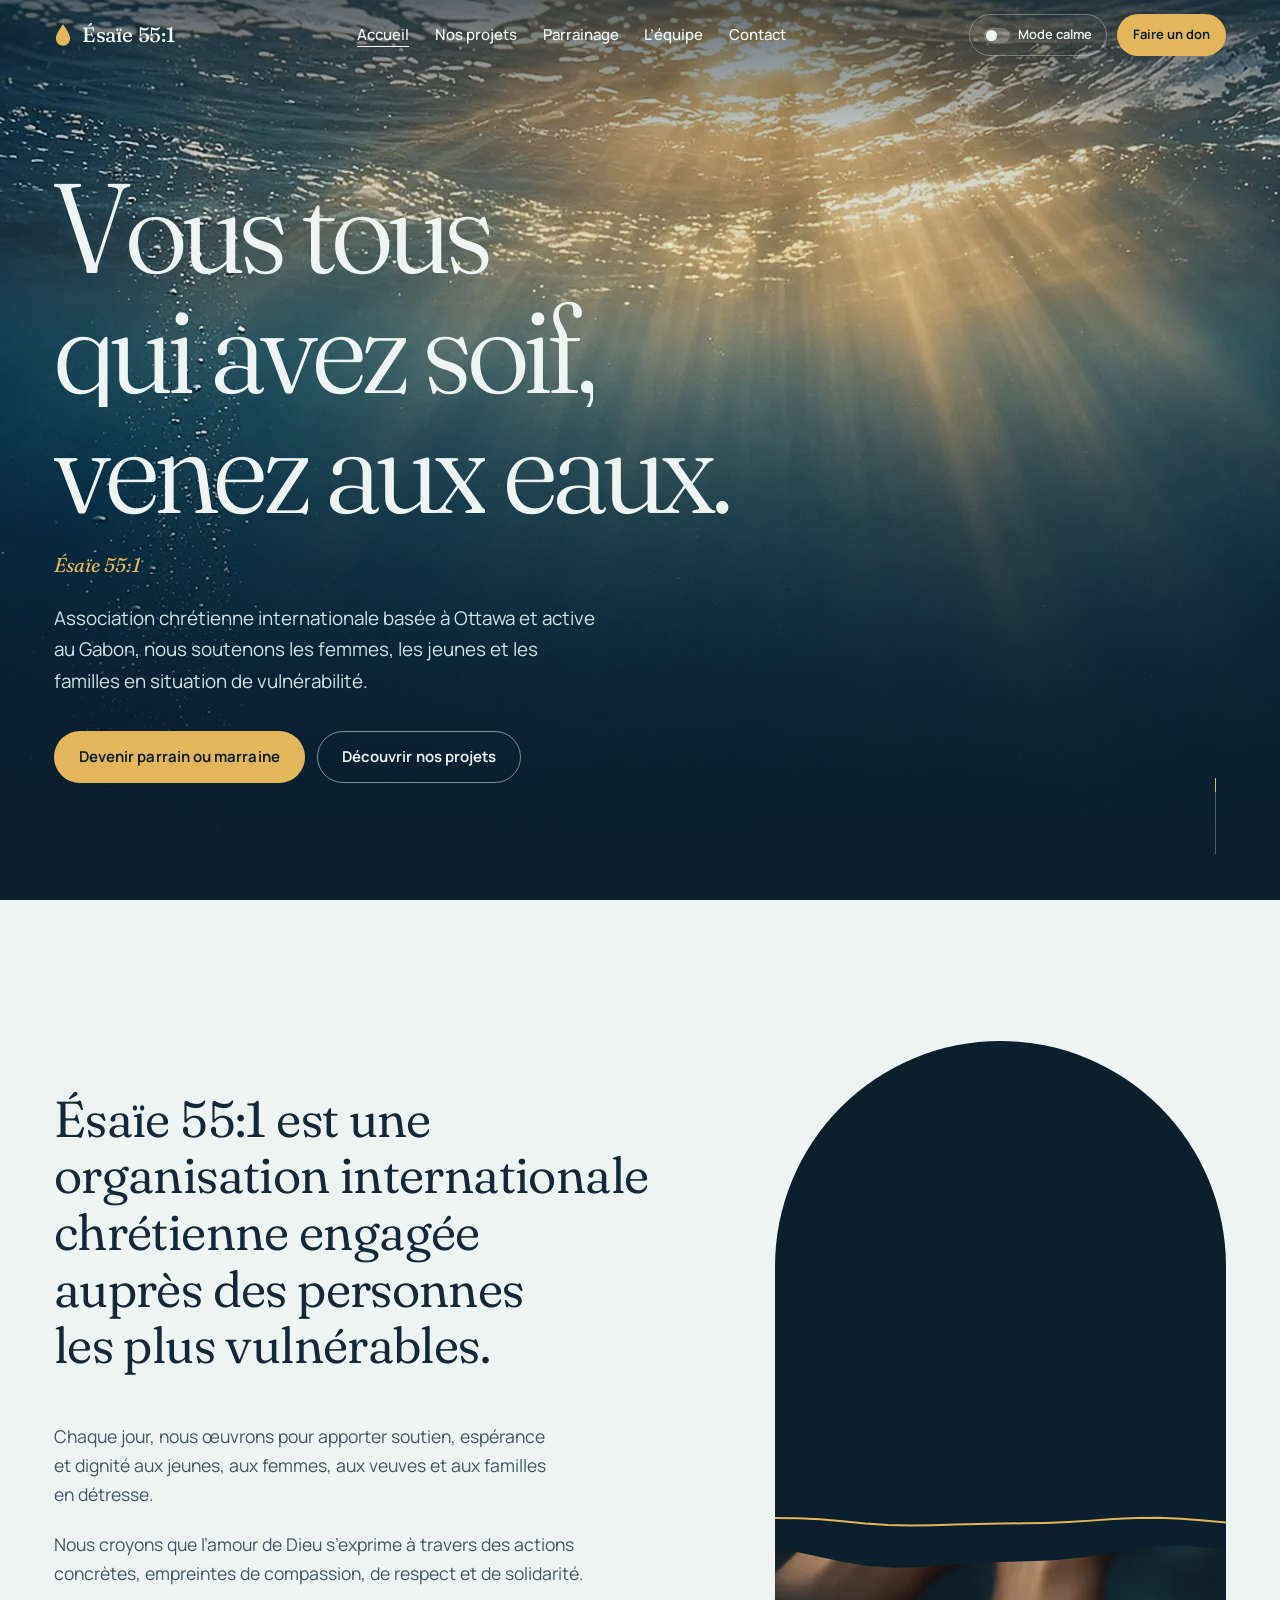
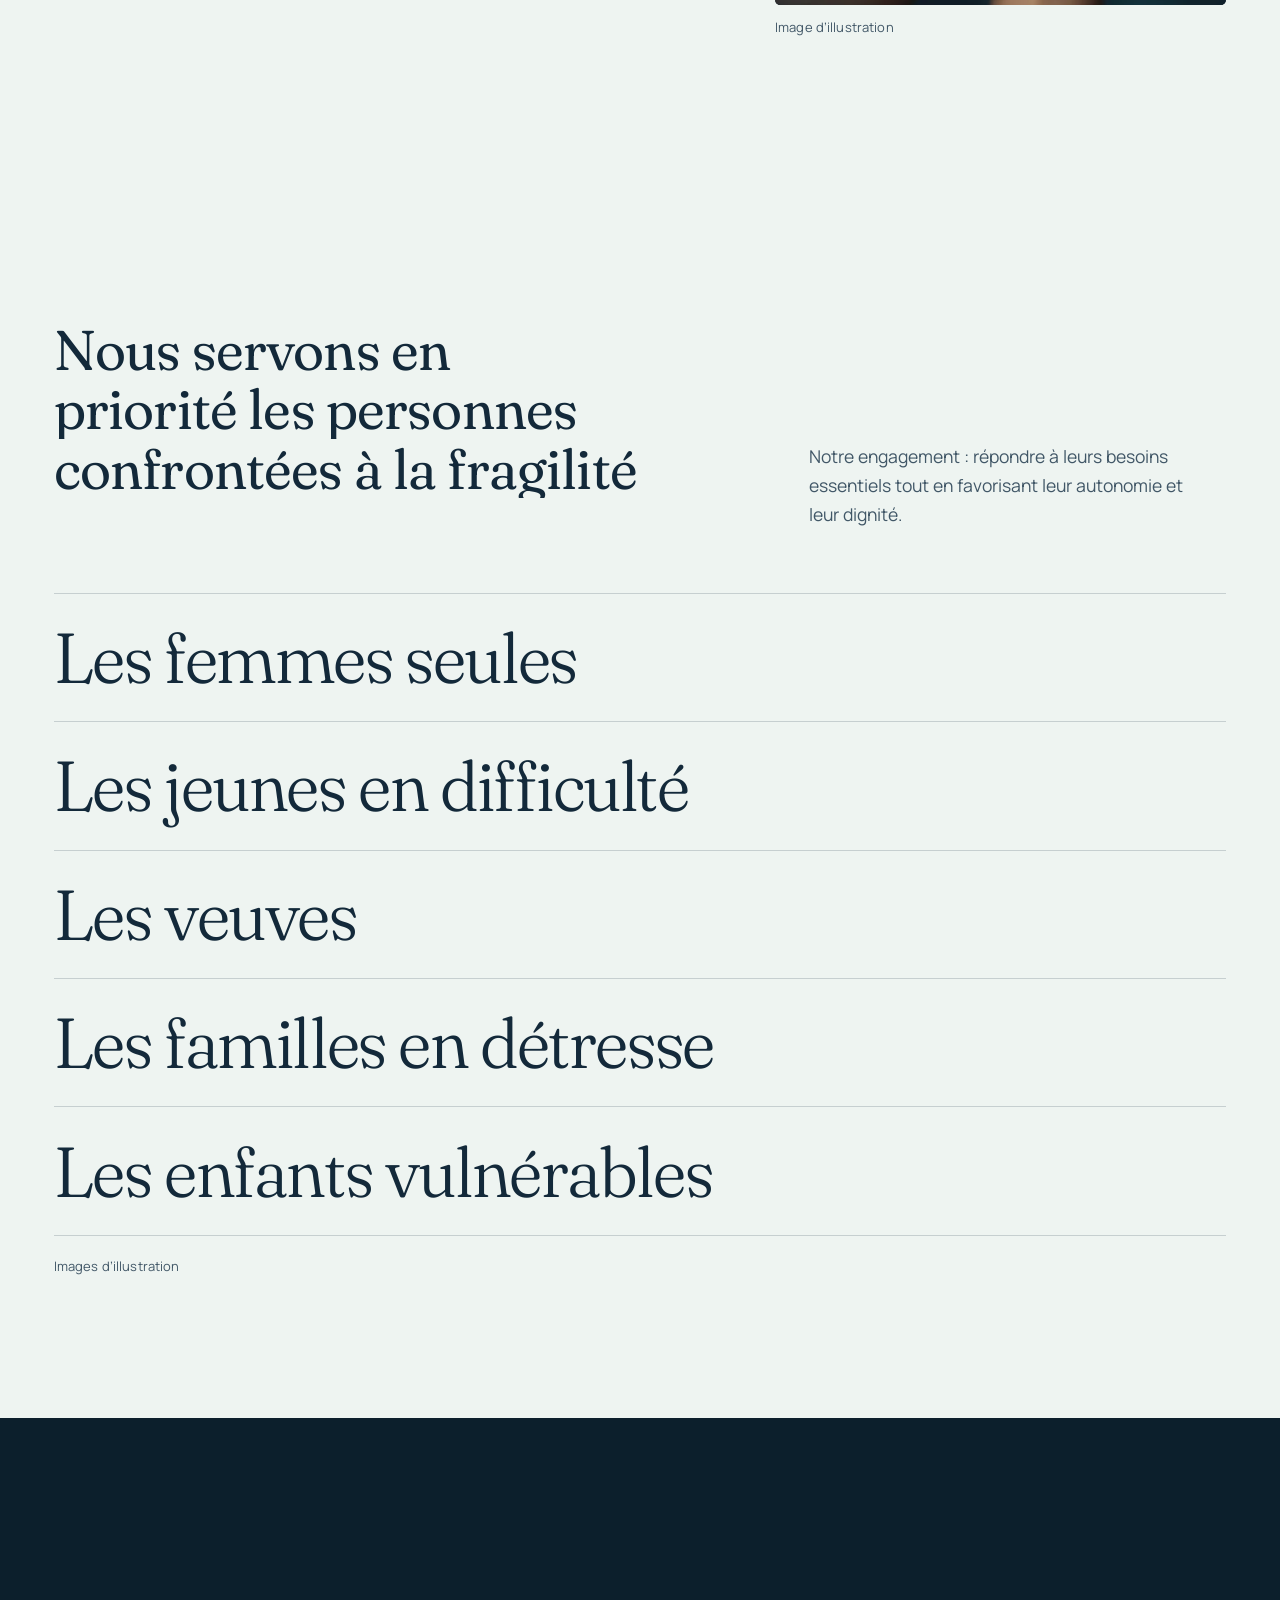
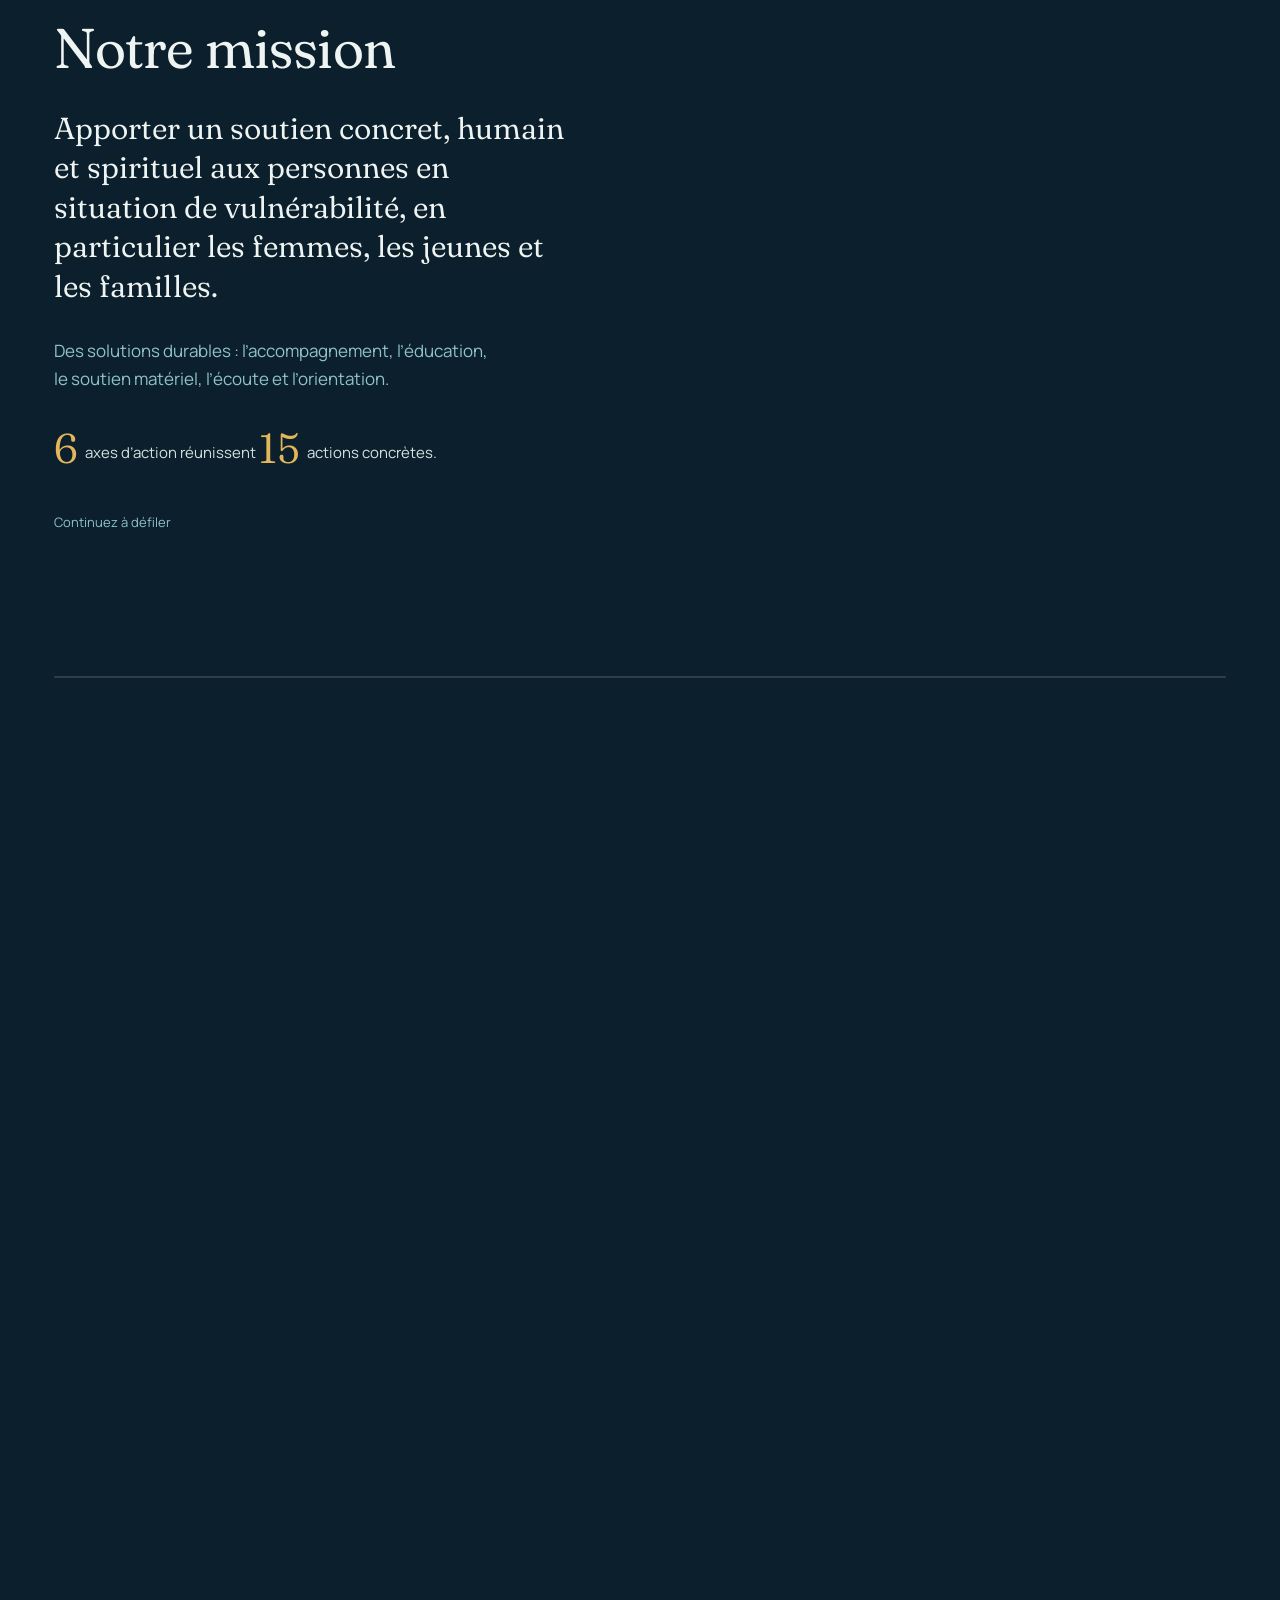
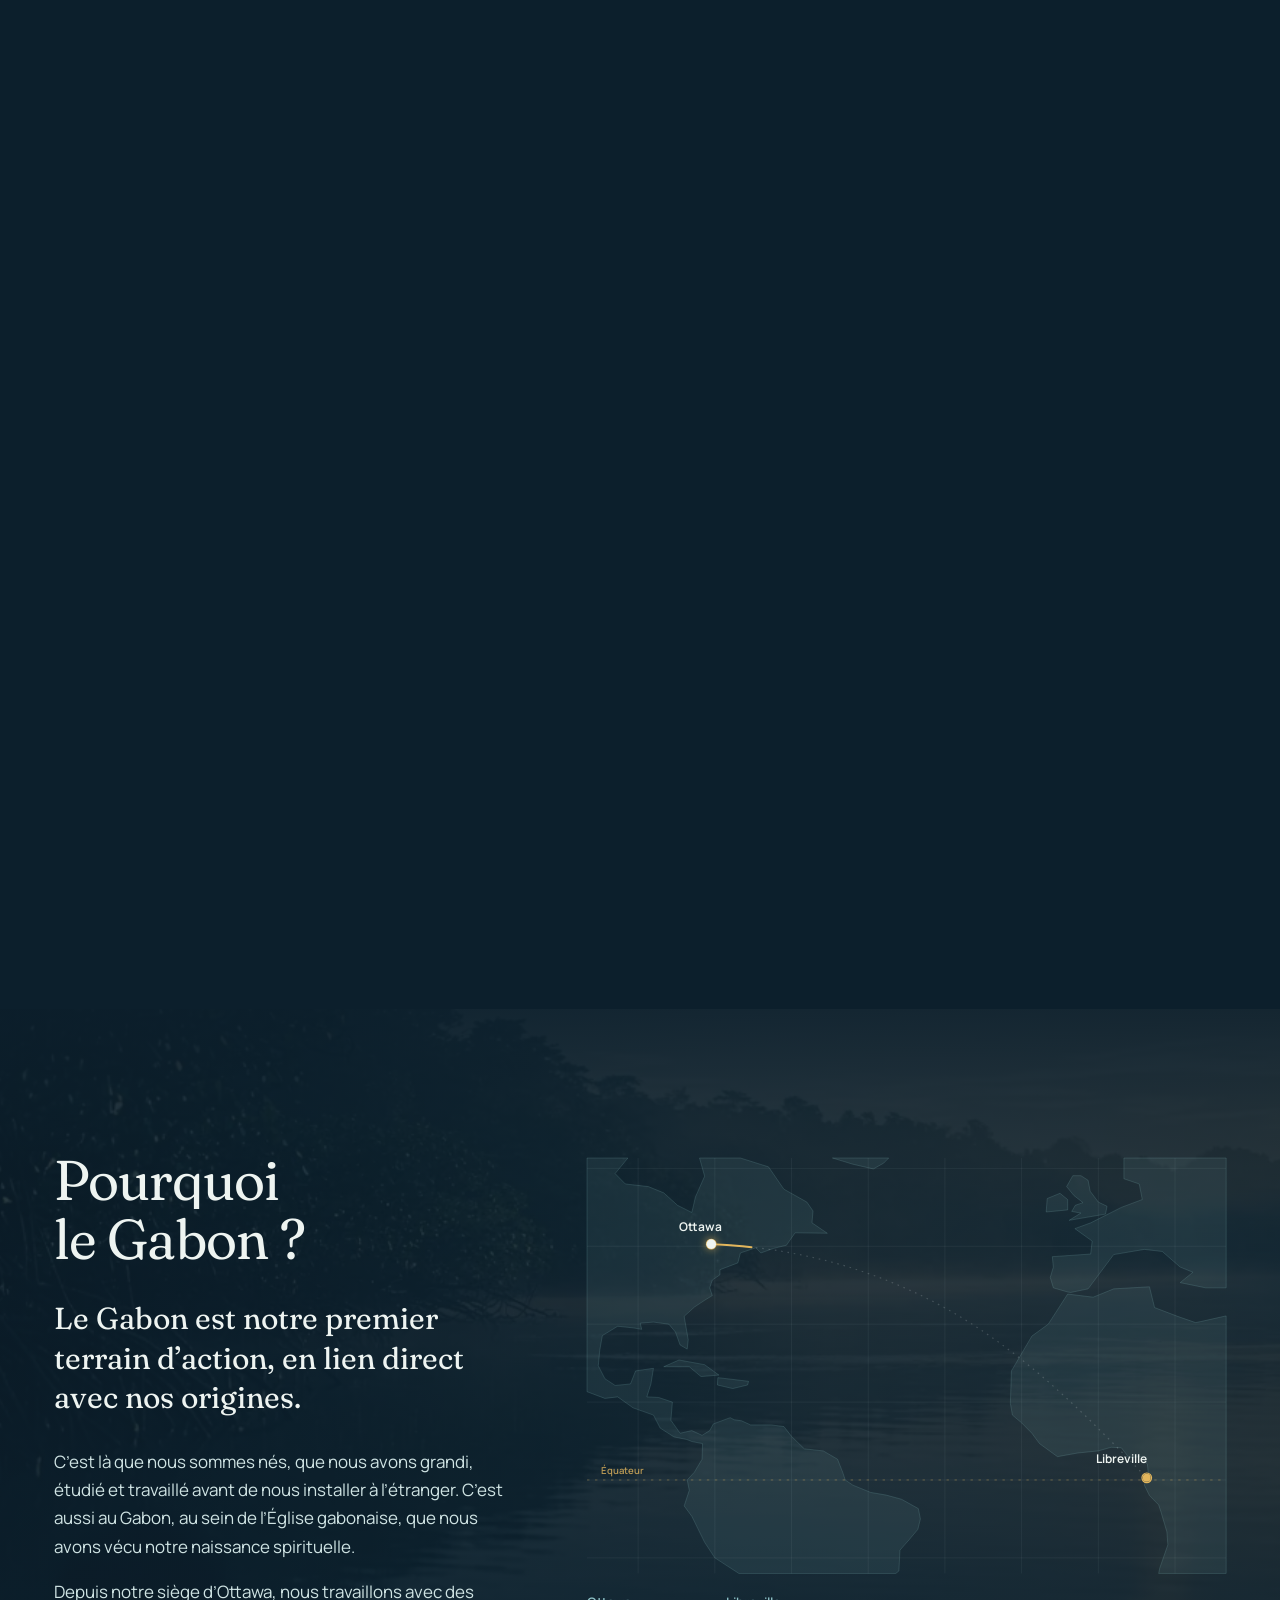
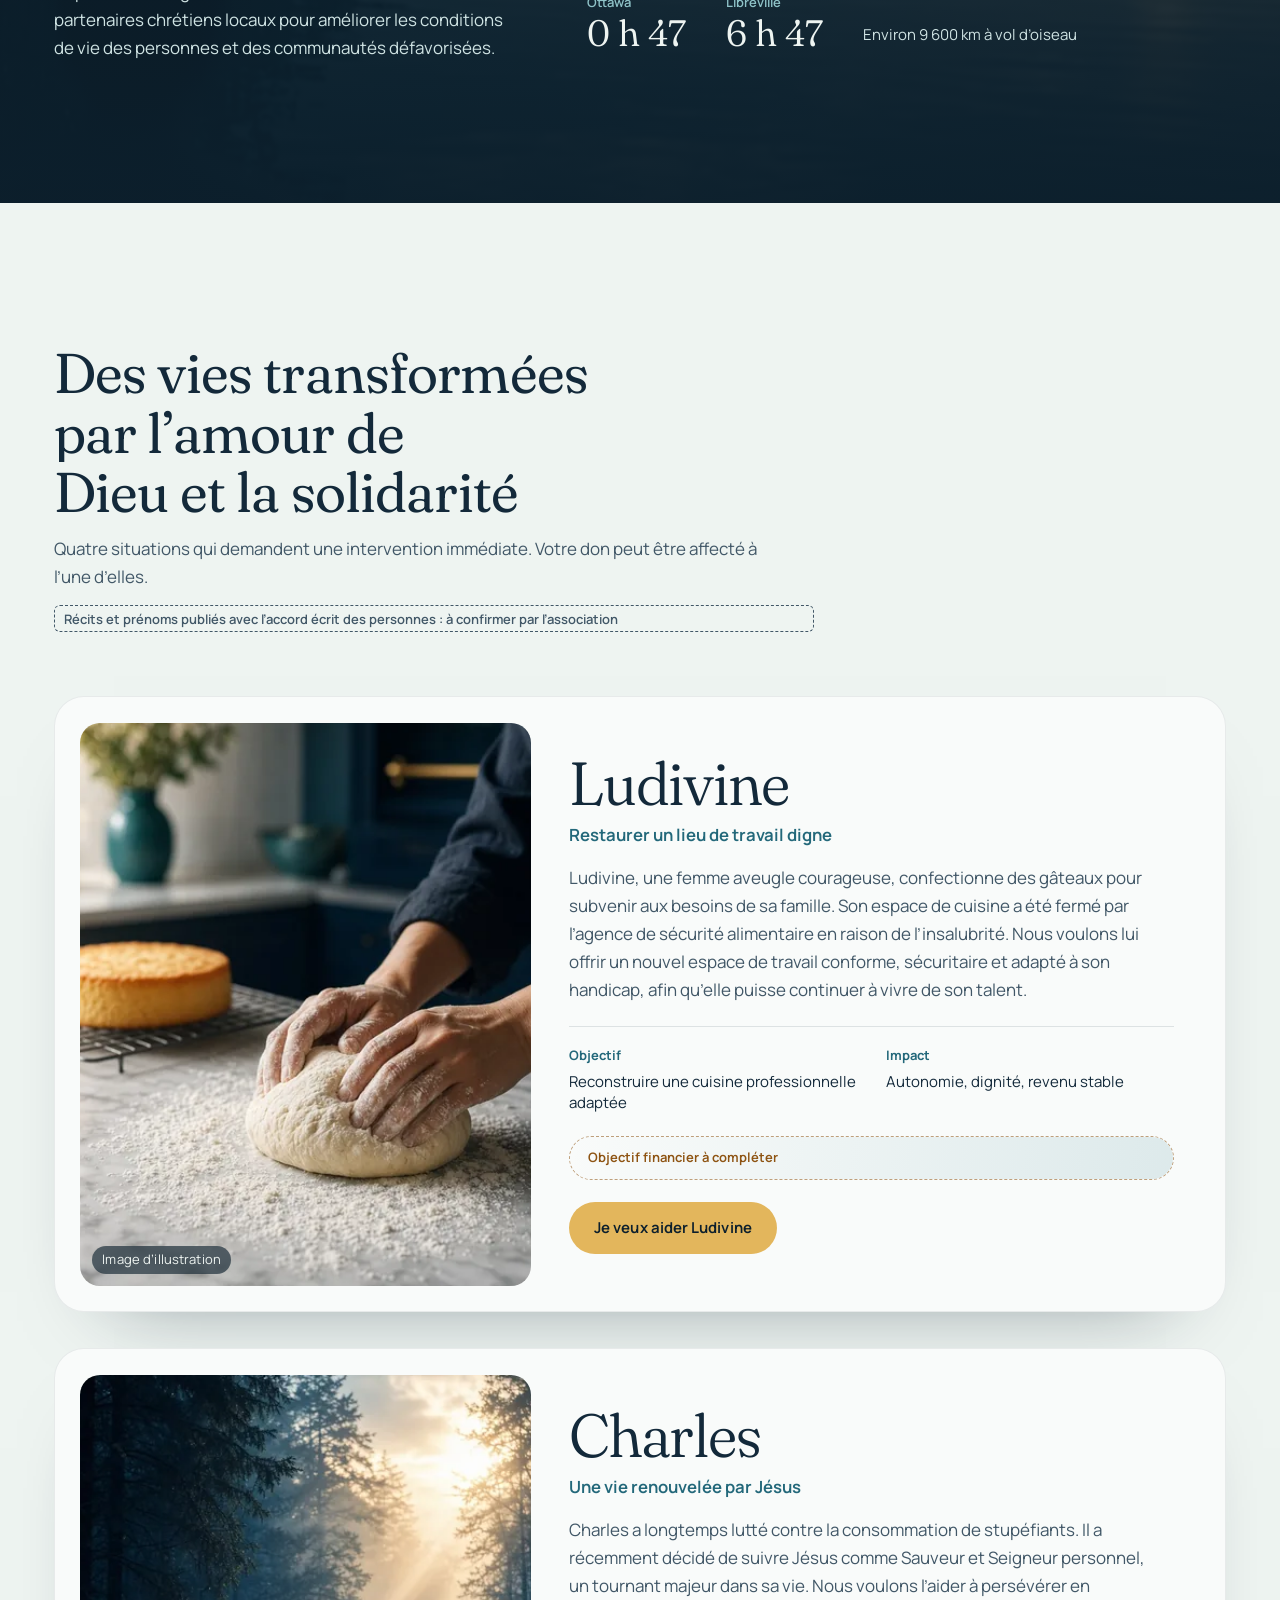
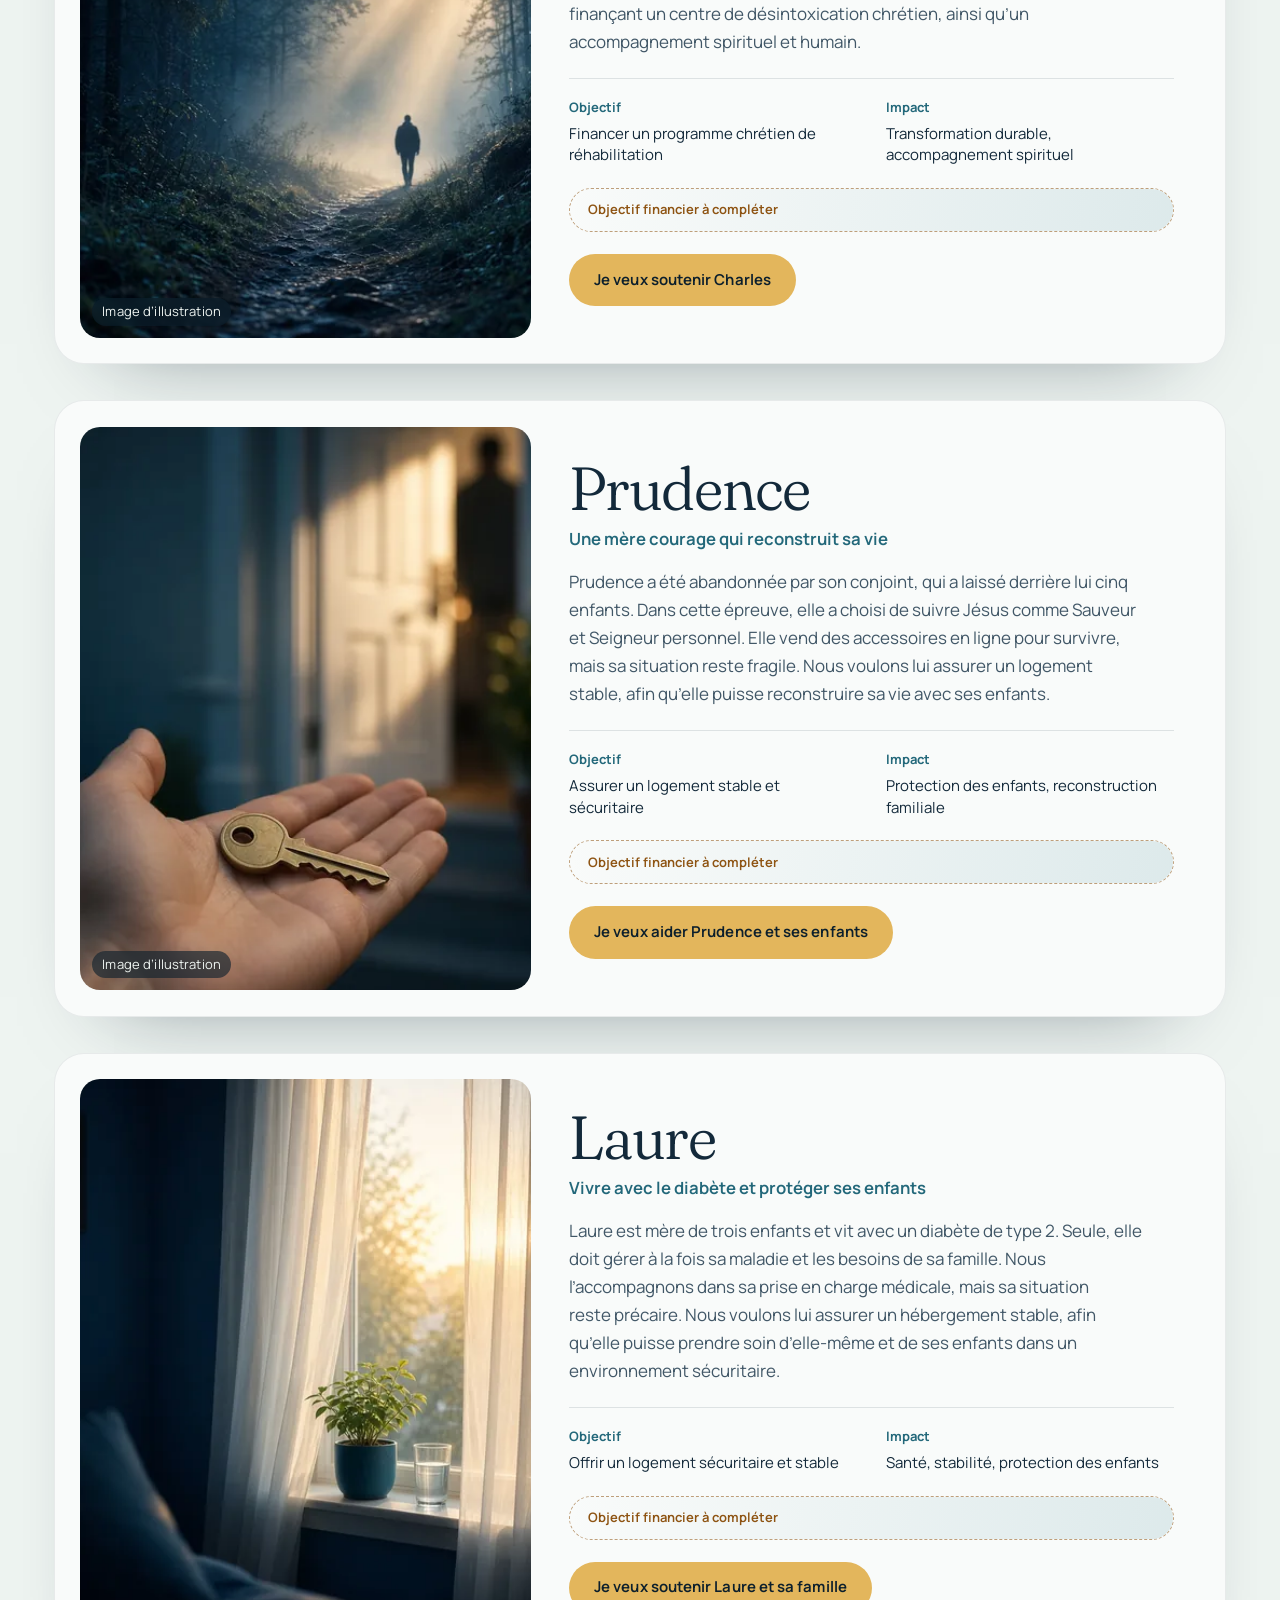
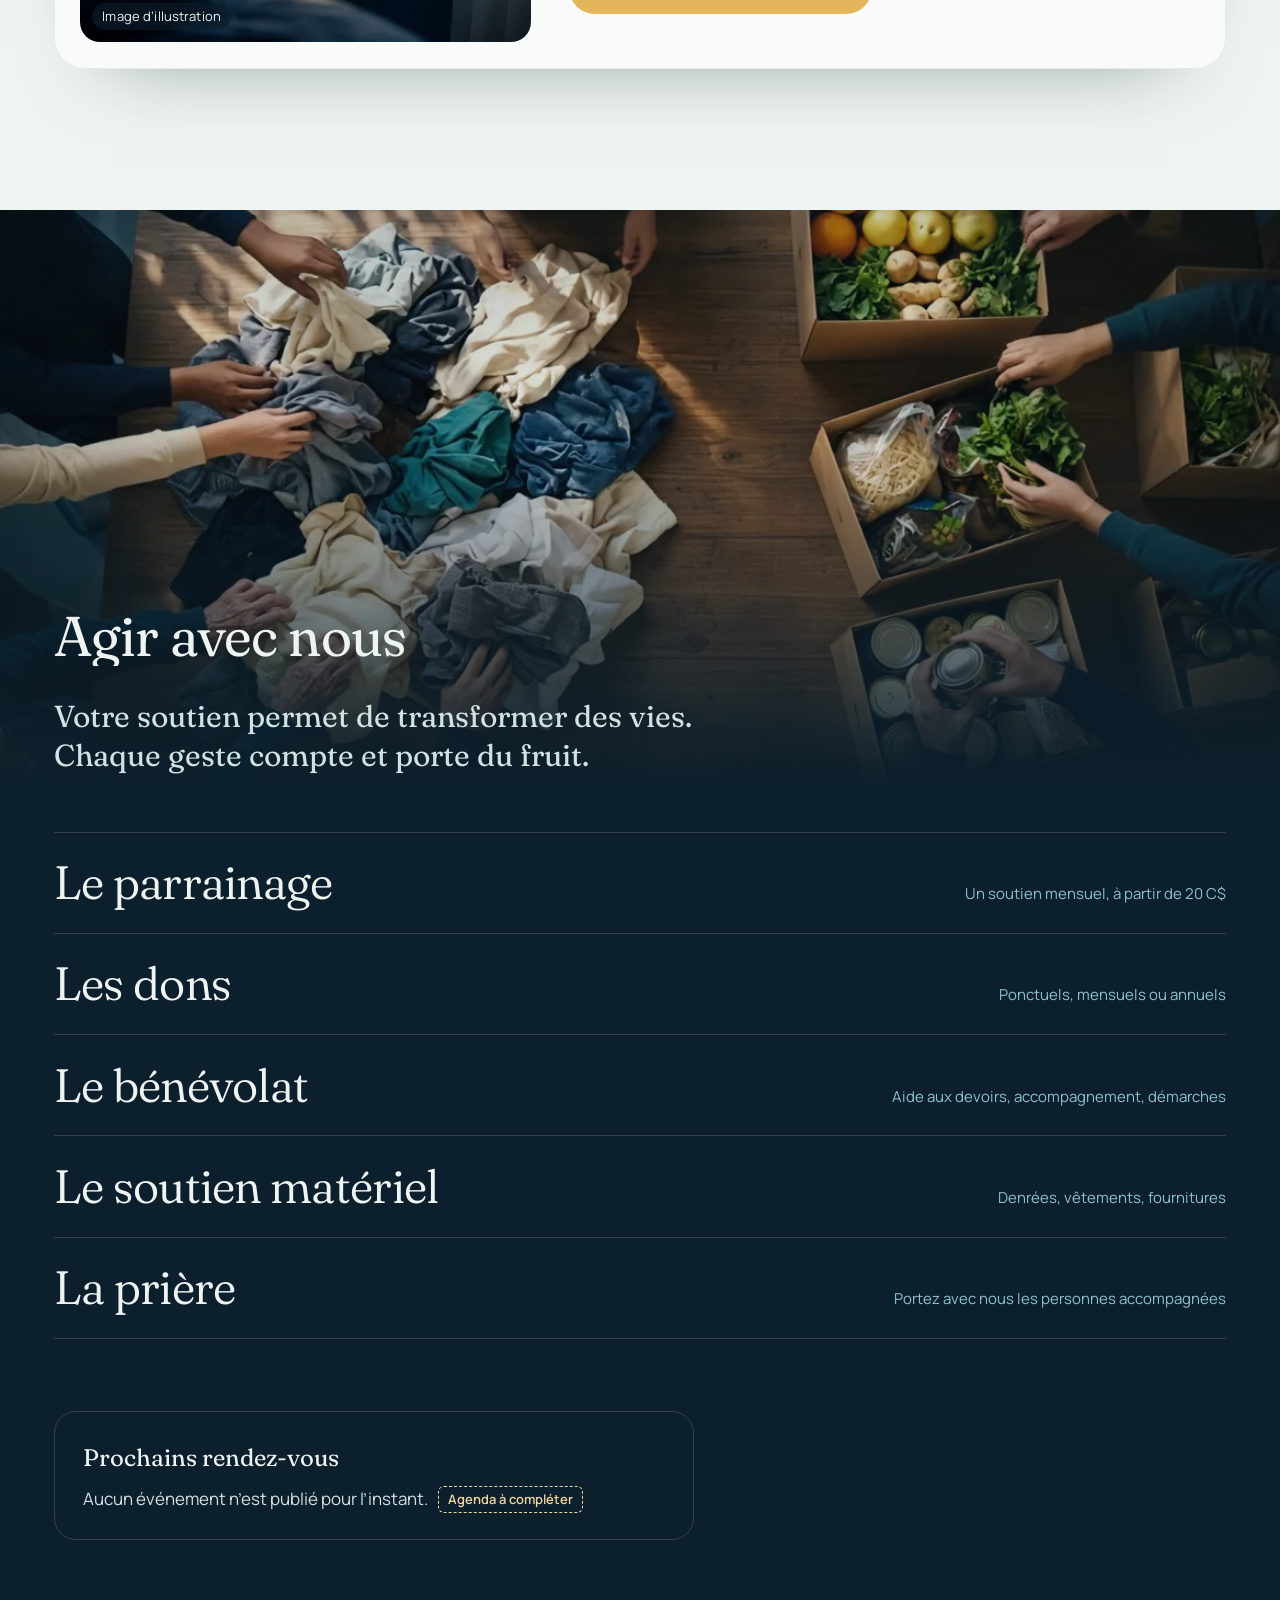
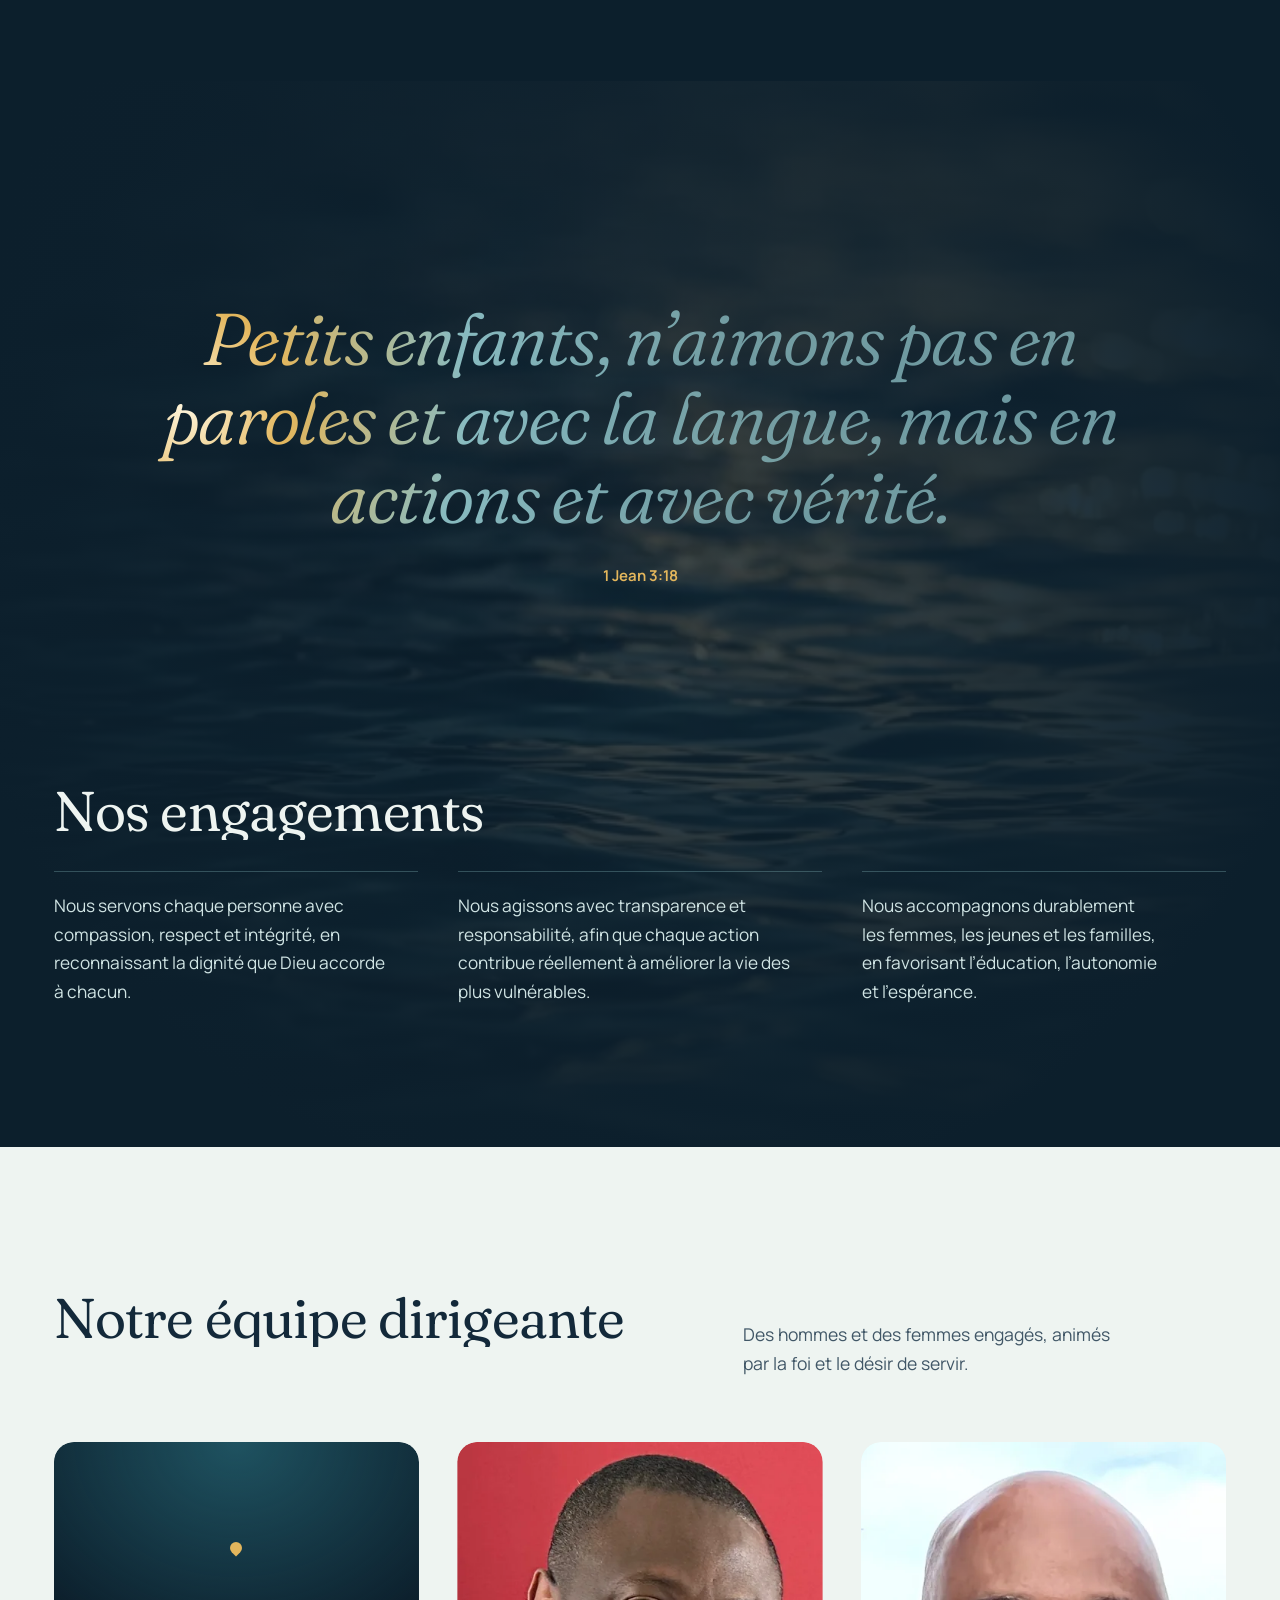
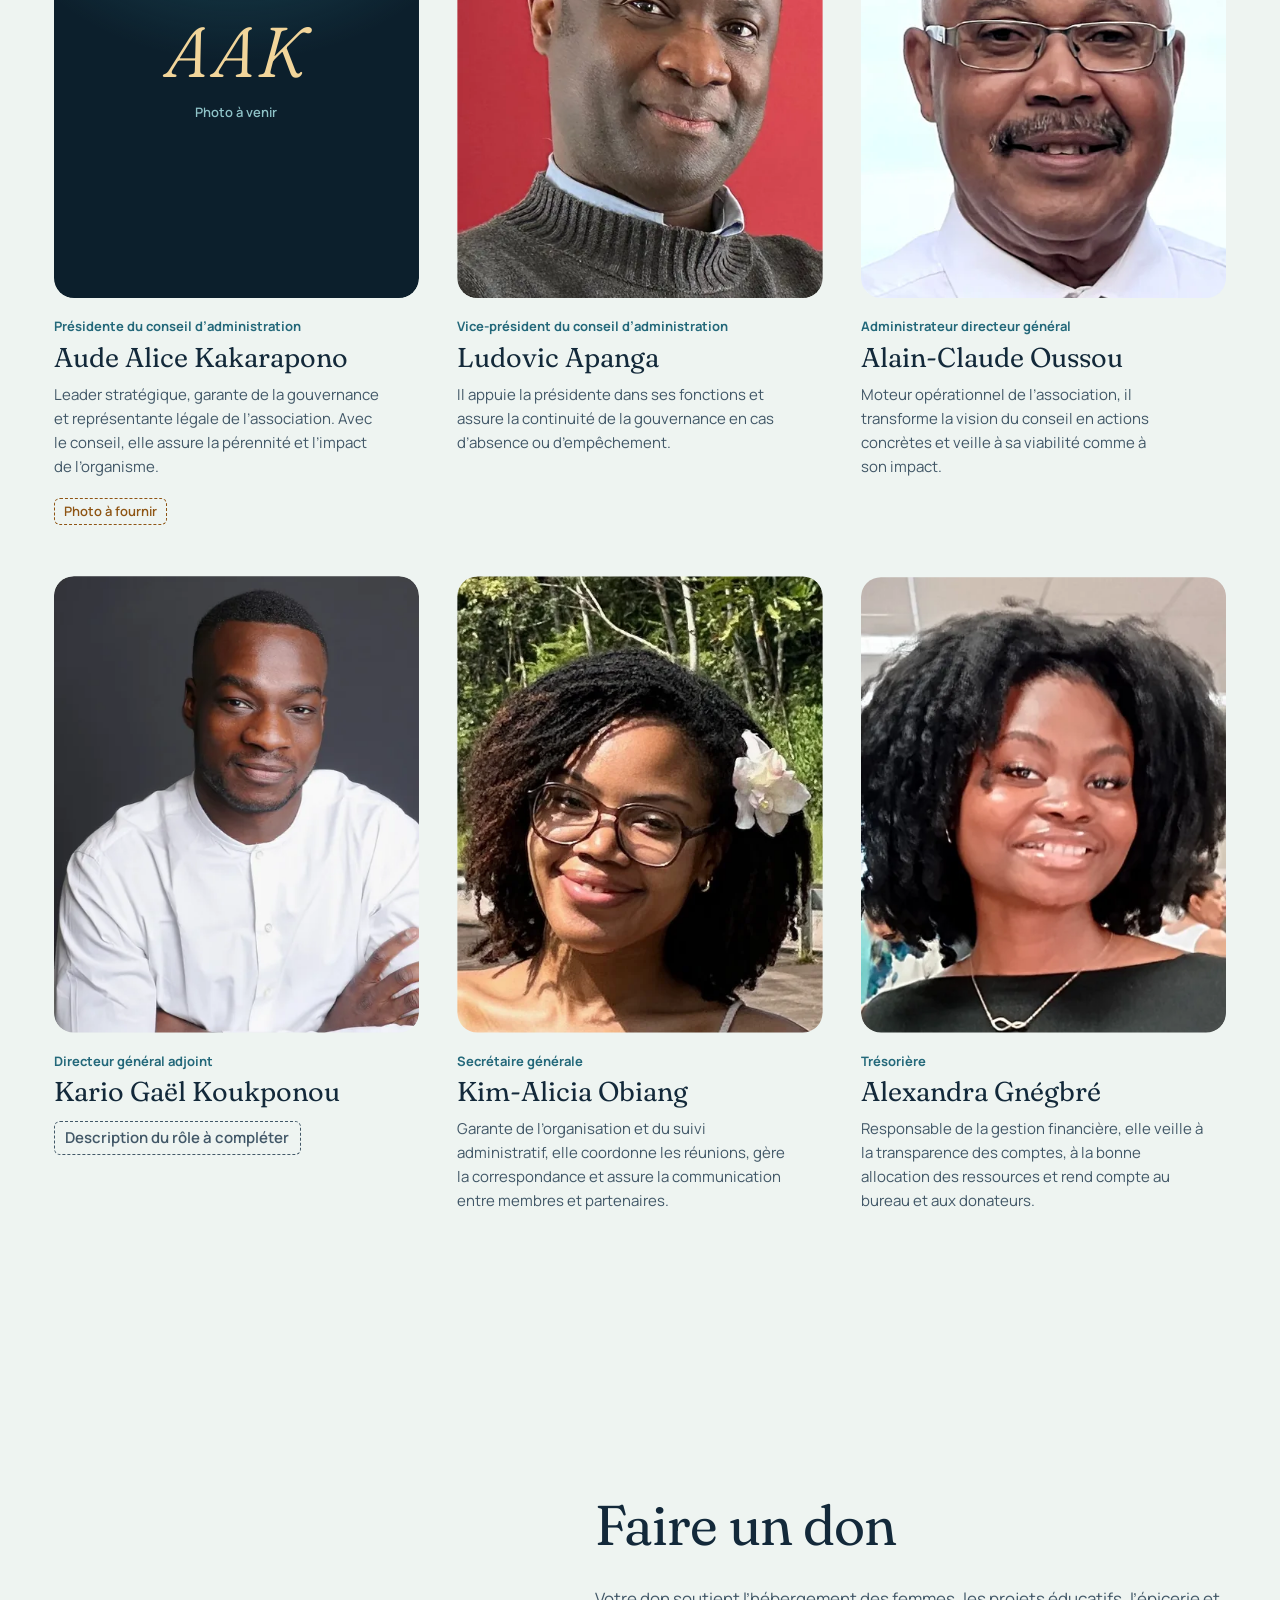
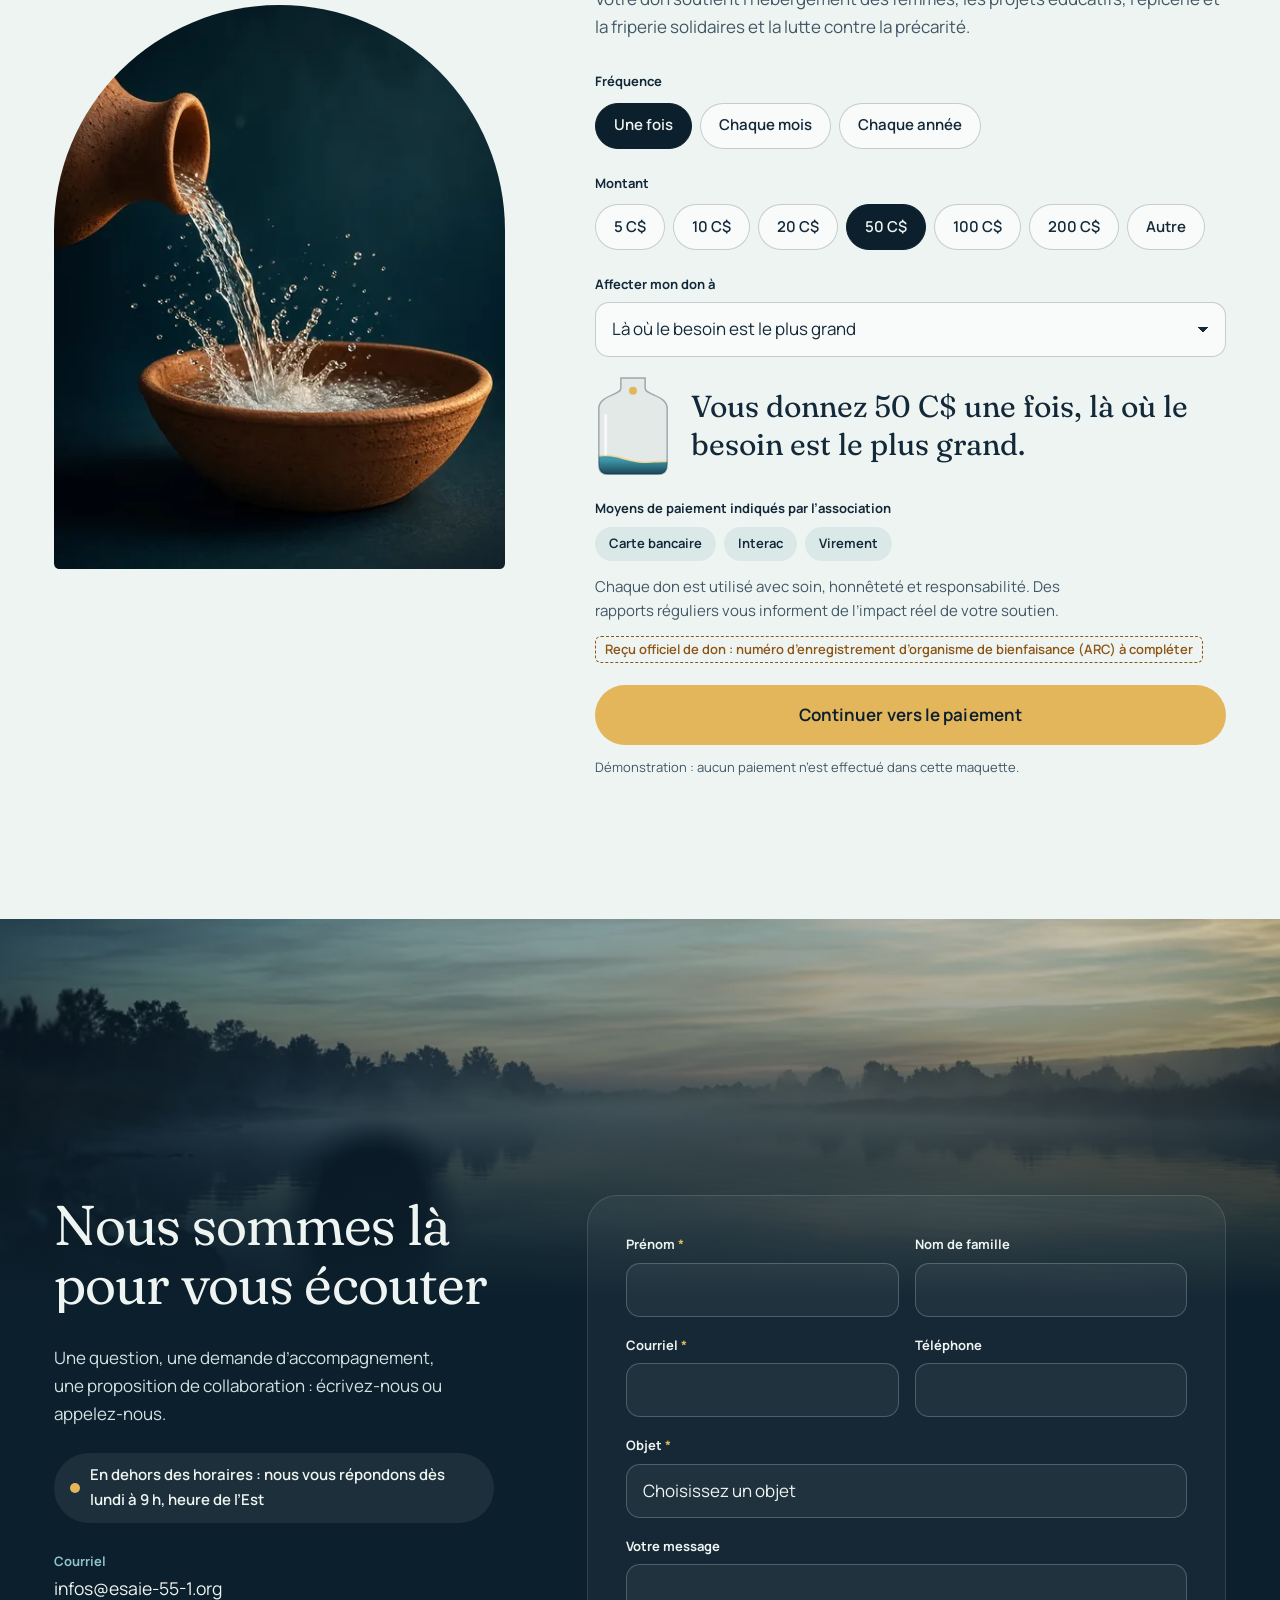
==== commit b8bc3833: "Maquette v2 apres audit complet" ====
--- a/index.html
+++ b/index.html
@@ -6,15 +6,27 @@
 <title>Ésaïe 55:1, association chrétienne internationale à Ottawa et au Gabon</title>
 <meta name="description" content="Ésaïe 55:1 est une association chrétienne internationale basée à Ottawa et active au Gabon. Nous soutenons les femmes, les jeunes et les familles en situation de vulnérabilité.">
 <meta name="theme-color" content="#0C1F2C">
+<link rel="canonical" href="https://esaie-55-1-maquette.vercel.app/">
+<meta property="og:type" content="website">
+<meta property="og:locale" content="fr_CA">
+<meta property="og:site_name" content="Ésaïe 55:1">
 <meta property="og:title" content="Ésaïe 55:1, un avenir plein d’espérance">
-<meta property="og:description" content="Association chrétienne internationale basée à Ottawa et active au Gabon.">
-<meta property="og:image" content="assets/img/logo-version-legere-800.webp">
+<meta property="og:description" content="Association chrétienne internationale basée à Ottawa et active au Gabon, auprès des femmes, des jeunes et des familles.">
+<meta property="og:url" content="https://esaie-55-1-maquette.vercel.app/">
+<meta property="og:image" content="https://esaie-55-1-maquette.vercel.app/assets/img/og-accueil.jpg">
+<meta property="og:image:width" content="1200">
+<meta property="og:image:height" content="630">
+<meta property="og:image:alt" content="Ésaïe 55:1, un avenir plein d’espérance">
+<meta name="twitter:card" content="summary_large_image">
+<meta name="twitter:image" content="https://esaie-55-1-maquette.vercel.app/assets/img/og-accueil.jpg">
 <link rel="icon" href="assets/img/favicon.svg" type="image/svg+xml">
+<link rel="apple-touch-icon" href="assets/img/icone-180.png">
+<script type="application/ld+json">{"@context": "https://schema.org", "@type": "NGO", "name": "Association Ésaïe 55:1", "alternateName": "Ésaïe 55-1", "url": "https://esaie-55-1-maquette.vercel.app/", "logo": "https://esaie-55-1-maquette.vercel.app/assets/img/logo-512.png", "email": "infos@esaie-55-1.org", "description": "Association chrétienne internationale basée à Ottawa et active au Gabon, qui soutient les femmes, les jeunes et les familles en situation de vulnérabilité.", "address": {"@type": "PostalAddress", "streetAddress": "2-97 St Andrew’s Street", "addressLocality": "Ottawa", "addressRegion": "ON", "addressCountry": "CA"}, "areaServed": [{"@type": "Country", "name": "Canada"}, {"@type": "Country", "name": "Gabon"}], "contactPoint": [{"@type": "ContactPoint", "telephone": "+1-418-580-9140", "contactType": "customer support", "areaServed": "CA", "availableLanguage": "French"}, {"@type": "ContactPoint", "telephone": "+241-76-29-57-80", "contactType": "customer support", "areaServed": "GA", "availableLanguage": "French"}]}</script>
 <link rel="preload" href="assets/fonts/fraunces.woff" as="font" type="font/woff" crossorigin>
 <link rel="preload" href="assets/fonts/manrope.woff" as="font" type="font/woff" crossorigin>
 <link rel="stylesheet" href="assets/css/main.css">
 <meta name="robots" content="noindex, nofollow">
-<script>!function(d){var c,v;try{c=localStorage.getItem("esaie-calme")}catch(e){}try{v=sessionStorage.getItem("esaie-vague");sessionStorage.removeItem("esaie-vague")}catch(e){}var r=window.matchMedia&&matchMedia("(prefers-reduced-motion: reduce)").matches;var calme=c==null?r:c==="1";var k=d.className.replace("no-js","js");if(calme)k+=" calme";else if(v)k+=" vague-arrivee";else if(d.hasAttribute("data-intro"))k+=" intro";d.className=k}(document.documentElement);</script>
+<script>!function(d){var c,v,u;try{c=localStorage.getItem("esaie-calme")}catch(e){}try{u=sessionStorage.getItem("esaie-intro")}catch(e){}try{v=sessionStorage.getItem("esaie-vague");sessionStorage.removeItem("esaie-vague")}catch(e){}var r=window.matchMedia&&matchMedia("(prefers-reduced-motion: reduce)").matches;var calme=c==null?r:c==="1";var k=d.className.replace("no-js","js");if(calme)k+=" calme";else if(v)k+=" vague-arrivee";else if(d.hasAttribute("data-intro")&&!u&&!location.hash)k+=" intro";d.className=k}(document.documentElement);</script>
 
 </head>
 <body data-page="accueil">
@@ -41,7 +53,7 @@
     </ul>
   </nav>
   <div class="entete__actions">
-    <button class="calme" type="button" data-calme aria-pressed="false" title="Réduit les animations et coupe l’effet d’eau">
+    <button class="bouton-calme" type="button" data-calme aria-pressed="false" title="Réduit les animations et coupe l’effet d’eau">
       <span class="calme__pastille" aria-hidden="true"></span><span class="calme__txt">Mode calme</span>
     </button>
     <a class="btn btn--or btn--petit entete__don" href="index.html#don" data-magnet><span>Faire un don</span></a>
@@ -63,10 +75,10 @@
       <li><a href="index.html#contact">Contact</a></li>
     </ul>
   </nav>
-  <button class="calme calme--menu" type="button" data-calme aria-pressed="false">
+  <button class="bouton-calme calme--menu" type="button" data-calme aria-pressed="false">
     <span class="calme__pastille" aria-hidden="true"></span><span>Mode calme, avec moins d’animations</span>
   </button>
-  <p class="menu-mobile__verset">« Vous tous qui avez soif, venez aux eaux. »<span>Ésaïe 55:1</span></p>
+  <p class="menu-mobile__verset">« Vous tous qui avez soif, venez aux eaux. »<span>Ésaïe 55:1</span></p>
 </div>
 
 
@@ -80,7 +92,7 @@
   <!-- Ouverture -->
   <section class="ouverture" id="ouverture" data-theme="sombre">
     <div class="eau" data-eau data-src="assets/img/accueil-hero-eau-1168.webp" data-src-mobile="assets/img/accueil-hero-eau-mobile-657.webp" aria-hidden="true">
-      <picture><source media="(max-aspect-ratio: 4/5)" srcset="assets/img/accueil-hero-eau-mobile-480.webp 480w, assets/img/accueil-hero-eau-mobile-657.webp 657w" sizes="100vw"><img class="eau__img" src="assets/img/accueil-hero-eau-960.webp" srcset="assets/img/accueil-hero-eau-640.webp 640w, assets/img/accueil-hero-eau-960.webp 960w, assets/img/accueil-hero-eau-1168.webp 1168w" sizes="100vw" width="1168" height="657" alt="" decoding="async" fetchpriority="high"></picture>
+      <picture><source media="(max-aspect-ratio: 4/5)" srcset="assets/img/accueil-hero-eau-mobile-480.webp 480w, assets/img/accueil-hero-eau-mobile-657.webp 657w" sizes="100vw"><img class="eau__img" src="assets/img/accueil-hero-eau-1168.webp" srcset="assets/img/accueil-hero-eau-640.webp 640w, assets/img/accueil-hero-eau-960.webp 960w, assets/img/accueil-hero-eau-1168.webp 1168w, assets/img/accueil-hero-eau-1600.webp 1600w, assets/img/accueil-hero-eau-1920.webp 1920w" sizes="100vw" width="1920" height="1080" alt="" decoding="async" fetchpriority="high"></picture>
     </div>
     <div class="ouverture__contenu">
       <h1 class="ouverture__titre" data-titre-ouverture>Vous tous qui avez soif, venez aux eaux.</h1>
@@ -120,7 +132,7 @@
     <div class="enveloppe">
       <div class="publics__tete">
         <h2 class="titre-section">Nous servons en priorité les personnes confrontées à la fragilité</h2>
-        <p class="publics__intro">Notre engagement : répondre à leurs besoins essentiels tout en favorisant leur autonomie et leur dignité.</p>
+        <p class="publics__intro">Notre engagement : répondre à leurs besoins essentiels tout en favorisant leur autonomie et leur dignité.</p>
       </div>
       <ul class="publics__liste" data-publics>
         <li class="public"><span class="public__nom">Les femmes seules</span><span class="public__vignette"><img class="public__img" src="assets/img/public-femmes-640.webp" srcset="assets/img/public-femmes-480.webp 480w, assets/img/public-femmes-640.webp 640w, assets/img/public-femmes-784.webp 784w" sizes="(min-width: 900px) 22vw, 28vw" width="784" height="980" alt="Une femme de dos regarde par une fenêtre baignée de lumière" decoding="async" loading="lazy"></span><span class="public__trait" aria-hidden="true"></span></li>
@@ -141,7 +153,7 @@
         <div class="axes__intro">
           <h2 class="titre-section">Notre mission</h2>
           <p class="axes__lead">Apporter un soutien concret, humain et spirituel aux personnes en situation de vulnérabilité, en particulier les femmes, les jeunes et les familles.</p>
-          <p class="axes__solutions">Des solutions durables : l’accompagnement, l’éducation, le soutien matériel, l’écoute et l’orientation.</p>
+          <p class="axes__solutions">Des solutions durables : l’accompagnement, l’éducation, le soutien matériel, l’écoute et l’orientation.</p>
           <p class="axes__compte"><span class="axes__chiffre">6</span> axes d’action réunissent <span class="axes__chiffre">15</span> actions concrètes.</p>
           <p class="axes__consigne" aria-hidden="true">Continuez à défiler</p>
         </div>
@@ -217,7 +229,7 @@
       <figure class="carte" data-carte>
         <svg class="carte__svg" viewBox="0 0 800 520" role="img" aria-labelledby="carte-titre carte-desc">
           <title id="carte-titre">D’Ottawa à Libreville</title>
-          <desc id="carte-desc">Carte schématique de l’Atlantique Nord : un arc relie Ottawa, au Canada, à Libreville, au Gabon, située presque sur l’équateur.</desc>
+          <desc id="carte-desc">Carte schématique de l’Atlantique Nord : un arc relie Ottawa, au Canada, à Libreville, au Gabon, située presque sur l’équateur.</desc>
           <path class="carte__grille" d="M64.0 0 V520 M160.0 0 V520 M256.0 0 V520 M352.0 0 V520 M448.0 0 V520 M544.0 0 V520 M640.0 0 V520 M736.0 0 V520 M0 13.0 H800 M0 110.5 H800 M0 208.0 H800 M0 305.5 H800 M0 403.0 H800 M0 500.5 H800"/>
           <path class="carte__terres" fill-rule="evenodd" d="M0.0 0.0 L51.2 0.0 L35.2 19.5 L48.0 32.5 L76.8 35.8 L96.0 43.6 L113.3 59.2 L131.2 68.2 L135.7 48.8 L147.2 22.8 L140.8 0.0 L192.0 0.0 L227.2 11.1 L246.4 39.0 L275.2 55.2 L282.9 66.3 L281.6 81.2 L300.8 94.2 L260.5 93.6 L249.6 109.2 L233.6 113.1 L217.6 118.9 L211.2 112.4 L192.0 118.9 L188.8 131.3 L166.4 139.8 L166.4 146.2 L156.8 152.8 L153.6 162.5 L156.8 172.2 L147.2 178.1 L134.4 186.6 L121.6 198.2 L126.7 227.5 L125.4 239.2 L116.5 234.0 L110.7 217.8 L102.4 208.0 L83.2 205.4 L66.6 206.7 L68.5 214.5 L57.6 212.6 L38.4 210.6 L19.2 222.3 L16.0 240.5 L14.1 260.0 L22.4 276.2 L35.2 284.7 L54.4 282.8 L60.8 266.5 L83.2 263.2 L80.0 282.8 L74.9 299.0 L89.6 299.7 L106.9 305.5 L105.0 328.2 L116.5 344.5 L131.2 341.2 L144.0 347.1 L153.6 341.2 L158.1 332.8 L179.2 325.0 L184.3 327.6 L193.3 328.9 L204.8 334.1 L230.4 334.1 L246.4 336.1 L256.0 348.4 L272.0 364.0 L295.7 366.6 L313.6 377.0 L320.0 393.2 L323.2 403.0 L332.8 409.5 L355.2 418.6 L374.4 421.9 L393.6 427.1 L414.7 438.8 L417.3 451.8 L414.1 464.8 L403.2 477.8 L391.7 490.8 L390.4 516.8 L386.6 520.0 L190.1 520.0 L160.0 500.5 L147.2 481.0 L131.2 448.5 L121.6 435.5 L128.0 416.0 L125.4 403.0 L134.4 393.2 L144.0 377.0 L144.6 357.5 L131.2 354.9 L124.8 352.3 L108.8 349.1 L91.5 338.0 L83.2 321.8 L57.6 312.7 L38.4 299.0 L22.4 300.9 L0.0 292.5 Z M96.0 261.3 L115.2 252.8 L147.2 258.7 L165.1 271.7 L142.7 273.6 L128.0 261.3 Z M163.8 274.9 L202.2 279.5 L201.0 284.1 L182.4 288.6 L163.2 284.1 Z M307.2 0.0 L332.8 7.8 L358.4 13.7 L371.2 6.5 L377.6 0.0 Z M800.0 0.0 L672.0 0.0 L672.0 26.0 L691.2 32.5 L695.0 52.0 L668.8 61.8 L649.6 71.5 L630.4 81.2 L610.6 88.4 L632.3 104.0 L630.4 120.2 L582.4 123.5 L583.7 136.5 L579.8 149.5 L583.7 162.5 L601.6 167.7 L605.4 168.3 L627.2 163.8 L659.2 120.9 L697.6 114.4 L720.0 117.0 L742.4 136.5 L758.4 143.0 L742.4 156.0 L774.4 162.5 L800.0 162.5 Z M603.5 78.0 L649.0 70.2 L650.9 60.4 L640.0 55.2 L629.8 41.6 L627.2 27.9 L618.2 22.1 L608.0 22.1 L600.3 35.8 L609.3 46.8 L620.8 55.9 L611.2 59.2 L606.7 66.9 L618.2 68.9 Z M601.6 65.0 L601.6 52.0 L592.0 44.2 L576.0 50.7 L574.7 67.6 Z M800.0 197.6 L768.0 204.8 L761.6 206.0 L739.2 198.2 L710.4 187.2 L704.0 161.2 L659.2 163.8 L633.6 174.2 L601.6 170.3 L577.3 208.0 L556.8 222.9 L531.2 266.5 L529.9 307.4 L532.5 321.8 L544.0 331.5 L556.8 344.5 L566.4 357.5 L588.8 373.8 L614.4 369.2 L640.0 366.6 L656.0 362.1 L668.8 362.7 L678.4 375.1 L694.4 373.8 L701.4 383.5 L702.7 396.5 L699.5 403.0 L697.6 409.5 L704.0 422.5 L715.5 434.2 L718.1 442.0 L725.8 468.0 L727.0 484.2 L716.8 513.5 L715.5 520.0 L800.0 520.0 Z"/>
           <path class="carte__equateur" d="M0 403 H800"/>
@@ -249,7 +261,7 @@
       <div class="histoires__tete">
         <h2 class="titre-section">Des vies transformées par l’amour de Dieu et la solidarité</h2>
         <p>Quatre situations qui demandent une intervention immédiate. Votre don peut être affecté à l’une d’elles.</p>
-        <p class="a-completer">Récits et prénoms publiés avec l’accord écrit des personnes : à confirmer par l’association</p>
+        <p class="a-completer">Récits et prénoms publiés avec l’accord écrit des personnes : à confirmer par l’association</p>
       </div>
       <div class="histoires__pile" data-histoires>
 <article class="histoire" data-histoire style="--i:0">
@@ -342,11 +354,17 @@
       </div>
       <ul class="equipe__grille">
         <li class="portrait">
-          <div class="portrait__cadre" data-onde><img class="portrait__img" src="assets/img/equipe-aude-alice-kakarapono-800.webp" srcset="assets/img/equipe-aude-alice-kakarapono-480.webp 480w, assets/img/equipe-aude-alice-kakarapono-800.webp 800w" sizes="(min-width: 900px) 26vw, (min-width: 600px) 42vw, 86vw" width="800" height="1000" alt="Photo à fournir" decoding="async" loading="lazy"></div>
+          <div class="portrait__cadre portrait__cadre--vide" role="img" aria-label="Photo d’Aude Alice Kakarapono à fournir"><span class="portrait__initiales" aria-hidden="true">AAK</span><span class="portrait__vide-txt" aria-hidden="true">Photo à venir</span></div>
           <p class="portrait__role">Présidente du conseil d’administration</p>
           <h3 class="portrait__nom">Aude Alice Kakarapono</h3>
           <p class="portrait__texte">Leader stratégique, garante de la gouvernance et représentante légale de l’association. Avec le conseil, elle assure la pérennité et l’impact de l’organisme.</p>
           <p class="a-completer">Photo à fournir</p>
+        </li>
+        <li class="portrait">
+          <div class="portrait__cadre" data-onde><img class="portrait__img" src="assets/img/equipe-ludovic-apanga-800.webp" srcset="assets/img/equipe-ludovic-apanga-480.webp 480w, assets/img/equipe-ludovic-apanga-800.webp 800w" sizes="(min-width: 900px) 26vw, (min-width: 600px) 42vw, 86vw" width="800" height="1000" alt="Portrait de Ludovic Apanga" decoding="async" loading="lazy"></div>
+          <p class="portrait__role">Vice-président du conseil d’administration</p>
+          <h3 class="portrait__nom">Ludovic Apanga</h3>
+          <p class="portrait__texte">Il appuie la présidente dans ses fonctions et assure la continuité de la gouvernance en cas d’absence ou d’empêchement.</p>
         </li>
         <li class="portrait">
           <div class="portrait__cadre" data-onde><img class="portrait__img" src="assets/img/equipe-alain-claude-oussou-800.webp" srcset="assets/img/equipe-alain-claude-oussou-480.webp 480w, assets/img/equipe-alain-claude-oussou-800.webp 730w" sizes="(min-width: 900px) 26vw, (min-width: 600px) 42vw, 86vw" width="730" height="912" alt="Portrait d’Alain-Claude Oussou" decoding="async" loading="lazy"></div>
@@ -355,22 +373,16 @@
           <p class="portrait__texte">Moteur opérationnel de l’association, il transforme la vision du conseil en actions concrètes et veille à sa viabilité comme à son impact.</p>
         </li>
         <li class="portrait">
+          <div class="portrait__cadre" data-onde><img class="portrait__img" src="assets/img/equipe-kario-gael-koukponou-800.webp" srcset="assets/img/equipe-kario-gael-koukponou-480.webp 480w, assets/img/equipe-kario-gael-koukponou-800.webp 800w" sizes="(min-width: 900px) 26vw, (min-width: 600px) 42vw, 86vw" width="800" height="1000" alt="Portrait de Kario Gaël Koukponou" decoding="async" loading="lazy"></div>
+          <p class="portrait__role">Directeur général adjoint</p>
+          <h3 class="portrait__nom">Kario Gaël Koukponou</h3>
+          <p class="portrait__texte a-completer">Description du rôle à compléter</p>
+        </li>
+        <li class="portrait">
           <div class="portrait__cadre" data-onde><img class="portrait__img" src="assets/img/equipe-kim-alicia-obiang-800.webp" srcset="assets/img/equipe-kim-alicia-obiang-480.webp 480w, assets/img/equipe-kim-alicia-obiang-800.webp 493w" sizes="(min-width: 900px) 26vw, (min-width: 600px) 42vw, 86vw" width="493" height="616" alt="Portrait de Kim-Alicia Obiang" decoding="async" loading="lazy"></div>
           <p class="portrait__role">Secrétaire générale</p>
           <h3 class="portrait__nom">Kim-Alicia Obiang</h3>
           <p class="portrait__texte">Garante de l’organisation et du suivi administratif, elle coordonne les réunions, gère la correspondance et assure la communication entre membres et partenaires.</p>
-        </li>
-        <li class="portrait">
-          <div class="portrait__cadre" data-onde><img class="portrait__img" src="assets/img/equipe-ludovic-apanga-800.webp" srcset="assets/img/equipe-ludovic-apanga-480.webp 480w, assets/img/equipe-ludovic-apanga-800.webp 800w" sizes="(min-width: 900px) 26vw, (min-width: 600px) 42vw, 86vw" width="800" height="1000" alt="Portrait de Ludovic Apanga" decoding="async" loading="lazy"></div>
-          <p class="portrait__role">Vice-président du conseil d’administration</p>
-          <h3 class="portrait__nom">Ludovic Apanga</h3>
-          <p class="portrait__texte">Il appuie la présidente dans ses fonctions et assure la continuité de la gouvernance en cas d’absence ou d’empêchement.</p>
-        </li>
-        <li class="portrait">
-          <div class="portrait__cadre" data-onde><img class="portrait__img" src="assets/img/equipe-kario-gael-koukponou-800.webp" srcset="assets/img/equipe-kario-gael-koukponou-480.webp 480w, assets/img/equipe-kario-gael-koukponou-800.webp 800w" sizes="(min-width: 900px) 26vw, (min-width: 600px) 42vw, 86vw" width="800" height="1000" alt="Portrait de Kario Gaël Koukponou" decoding="async" loading="lazy"></div>
-          <p class="portrait__role">Directeur général adjoint</p>
-          <h3 class="portrait__nom">Kario Gaël Koukponou</h3>
-          <p class="portrait__texte a-completer">Description du rôle à compléter</p>
         </li>
         <li class="portrait">
           <div class="portrait__cadre" data-onde><img class="portrait__img" src="assets/img/equipe-alexandra-gnegbre-800.webp" srcset="assets/img/equipe-alexandra-gnegbre-480.webp 480w, assets/img/equipe-alexandra-gnegbre-800.webp 692w" sizes="(min-width: 900px) 26vw, (min-width: 600px) 42vw, 86vw" width="692" height="865" alt="Portrait d’Alexandra Gnégbré" decoding="async" loading="lazy"></div>
@@ -388,7 +400,6 @@
     <div class="enveloppe don__grille">
       <div class="don__visuel">
         <div class="don__photo"><img class="don__img" src="assets/img/don-cruche-640.webp" srcset="assets/img/don-cruche-480.webp 480w, assets/img/don-cruche-640.webp 640w, assets/img/don-cruche-784.webp 784w" sizes="(min-width: 900px) 34vw, 88vw" width="784" height="980" alt="De l’eau versée d’une cruche d’argile dans un bol" decoding="async" loading="lazy"></div>
-        <div class="recipient" data-recipient data-max="200" data-sombre aria-hidden="true"><canvas class="recipient__canvas"></canvas></div>
       </div>
       <form class="don__form" data-don novalidate>
         <h2 class="titre-section">Faire un don</h2>
@@ -421,25 +432,29 @@
           <span class="champ__label">Affecter mon don à</span>
           <select class="champ__input" name="affectation" data-affectation>
             <option value="general">Là où le besoin est le plus grand</option>
-            <option value="ludivine">Ludivine : une cuisine professionnelle adaptée</option>
-            <option value="charles">Charles : réhabilitation et accompagnement</option>
-            <option value="prudence">Prudence et ses enfants : un logement stable</option>
-            <option value="laure">Laure et ses enfants : un hébergement stable</option>
+            <option value="ludivine">Ludivine : une cuisine professionnelle adaptée</option>
+            <option value="charles">Charles : réhabilitation et accompagnement</option>
+            <option value="prudence">Prudence et ses enfants : un logement stable</option>
+            <option value="laure">Laure et ses enfants : un hébergement stable</option>
             <option value="solidaire">Épicerie et friperie solidaires</option>
             <option value="education">Projets éducatifs</option>
           </select>
         </label>
 
-        <p class="don__resume" data-resume aria-live="polite">Vous donnez 50&nbsp;C$ une fois.</p>
+        <div class="don__jauge">
+          <div class="recipient recipient--don" data-recipient data-max="200" aria-hidden="true"><canvas class="recipient__canvas"></canvas></div>
+          <p class="don__resume" data-resume aria-live="polite">Vous donnez 50&nbsp;C$ une fois.</p>
+        </div>
 
         <div class="don__moyens">
           <p class="don__moyens-titre">Moyens de paiement indiqués par l’association</p>
           <ul class="moyens"><li>Carte bancaire</li><li>Interac</li><li>Virement</li></ul>
         </div>
-        <p class="don__recu a-completer">Reçu officiel de don : numéro d’enregistrement d’organisme de bienfaisance (ARC) à compléter</p>
+        <p class="don__confiance">Chaque don est utilisé avec soin, honnêteté et responsabilité. Des rapports réguliers vous informent de l’impact réel de votre soutien.</p>
+        <p class="don__recu a-completer">Reçu officiel de don : numéro d’enregistrement d’organisme de bienfaisance (ARC) à compléter</p>
 
         <button class="btn btn--or btn--large" type="submit" data-magnet><span>Continuer vers le paiement</span></button>
-        <p class="don__note">Démonstration : aucun paiement n’est effectué dans cette maquette.</p>
+        <p class="don__note">Démonstration : aucun paiement n’est effectué dans cette maquette.</p>
       </form>
     </div>
   </section>
@@ -450,8 +465,8 @@
     <div class="enveloppe contact__grille">
       <div class="contact__infos">
         <h2 class="titre-section">Nous sommes là pour vous écouter</h2>
-        <p>Une question, une demande d’accompagnement, une proposition de collaboration : écrivez-nous ou appelez-nous.</p>
-        <p class="statut" data-statut><span class="statut__point" aria-hidden="true"></span><span data-statut-txt>Horaires : du lundi au vendredi, de 9 h à 17 h, heure de l’Est</span></p>
+        <p>Une question, une demande d’accompagnement, une proposition de collaboration : écrivez-nous ou appelez-nous.</p>
+        <p class="statut" data-statut><span class="statut__point" aria-hidden="true"></span><span data-statut-txt>Horaires : du lundi au vendredi, de 9 h à 17 h, heure de l’Est</span></p>
         <dl class="coordonnees">
           <div><dt>Courriel</dt><dd><a class="lien" href="mailto:infos@esaie-55-1.org">infos@esaie-55-1.org</a></dd></div>
           <div><dt>Canada</dt><dd><a class="lien" href="tel:+14185809140">+1 418-580-9140</a></dd></div>
@@ -495,7 +510,7 @@
   <div class="dialogue__boite" role="dialog" aria-modal="true" aria-labelledby="dialogue-titre" tabindex="-1">
     <h2 class="dialogue__titre" id="dialogue-titre">Merci pour votre générosité</h2>
     <p data-dialogue-txt></p>
-    <p class="dialogue__note">Ceci est une démonstration : aucun paiement n’a été effectué.</p>
+    <p class="dialogue__note">Ceci est une démonstration : aucun paiement n’a été effectué.</p>
     <div class="dialogue__actions">
       <a class="btn btn--or" href="https://www.esaie-55-1.org/donate" target="_blank" rel="noopener"><span>Ouvrir le vrai formulaire de don</span></a>
       <button class="btn btn--ligne-sombre" type="button" data-fermer><span>Fermer</span></button>
@@ -510,27 +525,27 @@
       <p class="pied__geant">Venez aux eaux</p>
       <p class="pied__geant pied__geant--reflet">Venez aux eaux</p>
     </div>
-    <p class="sr-only">« Venez, vous tous qui avez soif, venez aux eaux… » Ésaïe 55:1</p>
+    <p class="sr-only">« Venez, vous tous qui avez soif, venez aux eaux… » Ésaïe 55:1</p>
   </div>
 
   <div class="pied__grille">
     <div class="pied__bloc pied__bloc--marque">
-      <img class="pied__logo" src="assets/img/logo-512.webp" srcset="assets/img/logo-256.webp 256w, assets/img/logo-512.webp 512w, assets/img/logo-1024.webp 1024w" sizes="96px" width="1024" height="1024" alt="Logo de l'association Ésaïe 55:1 : une colombe, une croix, du pain et du raisin, entourés d'une couronne d'épines et du poisson ΙΧΘΥΣ" decoding="async" loading="lazy">
-      <p class="pied__verset">« Venez, vous tous qui avez soif, venez aux eaux… »</p>
+      <img class="pied__logo" src="assets/img/logo-512.webp" srcset="assets/img/logo-256.webp 256w, assets/img/logo-512.webp 512w, assets/img/logo-1024.webp 1024w" sizes="96px" width="1024" height="1024" alt="Logo de l’association Ésaïe 55:1 : une colombe, une croix, du pain et du raisin, entourés d'une couronne d'épines et du poisson ΙΧΘΥΣ" decoding="async" loading="lazy">
+      <p class="pied__verset">« Venez, vous tous qui avez soif, venez aux eaux… »</p>
       <p class="pied__ref">Ésaïe 55:1</p>
     </div>
     <div class="pied__bloc">
       <h2 class="pied__titre">Où nous trouver</h2>
       <p>Siège social à Ottawa, Ontario, Canada</p>
       <p>Champ missionnaire à Libreville, Gabon</p>
-      <address class="pied__adresse">2-97 St Andrew's Street<br>Ottawa, ON K1N 5G2 <span class="a-completer" title="Le site actuel indique aussi K1N 5G1">code postal à vérifier</span><br>Canada</address>
+      <address class="pied__adresse">2-97 St Andrew’s Street<br>Ottawa, ON K1N 5G2 <span class="a-completer" title="Le site actuel indique aussi K1N 5G1">code postal à vérifier</span><br>Canada</address>
     </div>
     <div class="pied__bloc">
       <h2 class="pied__titre">Nous écrire, nous appeler</h2>
       <p><a class="lien" href="mailto:infos@esaie-55-1.org">infos@esaie-55-1.org</a></p>
       <p><a class="lien" href="tel:+14185809140">+1 418-580-9140</a> au Canada</p>
       <p><a class="lien" href="tel:+24176295780">+241 76 29 57 80</a> au Gabon</p>
-      <p class="pied__petit">Du lundi au vendredi, de 9 h à 17 h, heure de l'Est</p>
+      <p class="pied__petit">Du lundi au vendredi, de 9 h à 17 h, heure de l’Est</p>
     </div>
     <div class="pied__bloc">
       <h2 class="pied__titre">Naviguer</h2>
@@ -552,14 +567,16 @@
       <li><a class="lien" href="https://www.esaie-55-1.org/politique-de-cookies" rel="noopener">Cookies</a></li>
       <li><span class="a-completer">Réseaux sociaux à compléter</span></li>
     </ul>
-    <p class="pied__maquette">Maquette de démonstration. Les dons, parrainages et formulaires sont simulés : rien n'est envoyé ni payé.</p>
+    <button class="bouton-calme calme--pied" type="button" data-calme aria-pressed="false"><span class="calme__pastille" aria-hidden="true"></span><span>Mode calme</span></button>
+    <p class="pied__maquette">Maquette de démonstration. Les dons, parrainages et formulaires sont simulés : rien n’est envoyé ni payé.</p>
   </div>
 </footer>
+
+<a class="don-flottant" href="index.html#don" data-don-flottant><span>Faire un don</span></a>
 
 <script src="assets/js/vendor/gsap.min.js" defer></script>
 <script src="assets/js/vendor/ScrollTrigger.min.js" defer></script>
 <script src="assets/js/vendor/SplitText.min.js" defer></script>
-<script src="assets/js/vendor/Flip.min.js" defer></script>
 <script src="assets/js/vendor/lenis.min.js" defer></script>
 <script src="assets/js/data.js" defer></script>
 <script src="assets/js/main.js" defer></script>
--- a/assets/css/main.css
+++ b/assets/css/main.css
@@ -1,7 +1,7 @@
 /* Ésaïe 55:1 — maquette « Venez aux eaux » */
 
-@font-face { font-family: "Fraunces"; src: url("../fonts/fraunces.woff") format("woff"); font-weight: 100 900; font-style: normal; font-display: swap; }
-@font-face { font-family: "Fraunces"; src: url("../fonts/fraunces-italic.woff") format("woff"); font-weight: 100 900; font-style: italic; font-display: swap; }
+@font-face { font-family: "Fraunces"; src: url("../fonts/fraunces.woff") format("woff"); font-weight: 280 500; font-style: normal; font-display: swap; }
+@font-face { font-family: "Fraunces"; src: url("../fonts/fraunces-italic.woff") format("woff"); font-weight: 250 500; font-style: italic; font-display: swap; }
 @font-face { font-family: "Manrope"; src: url("../fonts/manrope.woff") format("woff"); font-weight: 200 800; font-style: normal; font-display: swap; }
 
 :root {
@@ -16,6 +16,8 @@
   --blanc: #F9FBFA;
   --or: #E3B65C;
   --or-clair: #F2D59A;
+  --or-fonce: #A0711F;
+  --eau-fonce: #23687A;
   --encre: #13293A;
   --encre-douce: #415767;
   --a-completer-clair: #8E5413;
@@ -69,6 +71,7 @@
 ::selection { background: var(--or); color: var(--abysse); }
 
 :focus-visible { outline: 2px solid var(--or); outline-offset: 3px; border-radius: 6px; }
+[data-theme="clair"] :focus-visible, .dialogue__boite :focus-visible, .assistant :focus-visible { outline-color: var(--eau-fonce); }
 
 .sr-only { position: absolute !important; width: 1px; height: 1px; padding: 0; margin: -1px; overflow: hidden; clip: rect(0 0 0 0); white-space: nowrap; border: 0; }
 .evitement { position: fixed; left: 16px; top: -60px; z-index: 10000; background: var(--or); color: var(--abysse); padding: 10px 18px; border-radius: 999px; font-weight: 700; text-decoration: none; transition: top .2s; }
@@ -114,7 +117,7 @@
   position: relative; display: inline-flex; align-items: center; justify-content: center; gap: .6em;
   min-height: 52px; padding: .85em 1.6em; border-radius: 999px; border: 1px solid var(--bord);
   background: var(--fond); color: var(--texte); font-family: var(--sans); font-size: var(--t-s); font-weight: 650; letter-spacing: .005em;
-  text-decoration: none; cursor: pointer; overflow: hidden; isolation: isolate; will-change: transform;
+  text-decoration: none; cursor: pointer; overflow: hidden; isolation: isolate;
   transition: background-color .35s var(--ease), color .35s var(--ease), border-color .35s var(--ease);
 }
 .btn > span { position: relative; z-index: 1; display: inline-block; }
@@ -143,24 +146,24 @@
 .entete__goutte { width: 18px; height: 24px; fill: var(--or); }
 .entete__liens { display: flex; gap: clamp(16px, 2vw, 30px); font-size: var(--t-s); font-weight: 550; }
 .entete__actions { display: flex; align-items: center; gap: 10px; }
-.calme {
+.bouton-calme {
   display: inline-flex; align-items: center; gap: 8px; min-height: 42px; padding: 0 14px; border-radius: 999px;
   border: 1px solid currentColor; border-color: color-mix(in srgb, currentColor 35%, transparent); background: transparent; cursor: pointer; font-size: var(--t-xs); font-weight: 600;
 }
 .calme__pastille { width: 26px; height: 15px; border-radius: 999px; background: color-mix(in srgb, currentColor 25%, transparent); position: relative; transition: background .3s; }
 .calme__pastille::after { content: ""; position: absolute; top: 2px; left: 2px; width: 11px; height: 11px; border-radius: 50%; background: currentColor; transition: transform .3s var(--ease); }
-.calme[aria-pressed="true"] .calme__pastille { background: var(--eau); }
-.calme[aria-pressed="true"] .calme__pastille::after { transform: translateX(11px); background: var(--ecume); }
+.bouton-calme[aria-pressed="true"] .calme__pastille { background: var(--eau); }
+.bouton-calme[aria-pressed="true"] .calme__pastille::after { transform: translateX(11px); background: var(--ecume); }
 .entete__menu { display: none; align-items: center; gap: 10px; min-height: 42px; padding: 0 14px; border-radius: 999px; border: 1px solid color-mix(in srgb, currentColor 35%, transparent); background: transparent; cursor: pointer; font-size: var(--t-xs); font-weight: 650; }
 .entete__menu-ico { display: grid; gap: 4px; width: 16px; }
 .entete__menu-ico i { display: block; height: 1.5px; background: currentColor; border-radius: 2px; transition: transform .35s var(--ease); }
 .entete__menu[aria-expanded="true"] .entete__menu-ico i:first-child { transform: translateY(2.75px) rotate(45deg); }
 .entete__menu[aria-expanded="true"] .entete__menu-ico i:last-child { transform: translateY(-2.75px) rotate(-45deg); }
 
-.menu-mobile { position: fixed; inset: 0; z-index: 850; background: var(--abysse); color: var(--ecume); display: flex; flex-direction: column; justify-content: center; padding: 96px var(--gouttiere) 40px; overflow: auto; }
+.menu-mobile { position: fixed; inset: 0; z-index: 850; background: var(--abysse); color: var(--ecume); display: flex; flex-direction: column; justify-content: safe center; padding: 96px var(--gouttiere) 40px; overflow: auto; }
 .menu-mobile__eau { position: absolute; inset: auto 0 0 0; height: 22%; background: linear-gradient(to top, rgba(46, 125, 140, .35), transparent); pointer-events: none; }
 .menu-mobile__liens { display: grid; gap: 6px; }
-.menu-mobile__liens a { font-family: var(--serif); font-size: clamp(2.2rem, 9vw, 3.4rem); line-height: 1.15; text-decoration: none; font-weight: 360; }
+.menu-mobile__liens a { font-family: var(--serif); font-size: clamp(1.5rem, min(9vw, 6.4svh), 3.4rem); line-height: 1.15; text-decoration: none; font-weight: 360; }
 .menu-mobile__liens a[aria-current="page"] { font-style: italic; color: var(--or); }
 .menu-mobile__verset { margin-top: 40px; font-family: var(--serif); font-style: italic; color: var(--lagune); font-size: 1.15rem; }
 .menu-mobile__verset span { display: block; font-family: var(--sans); font-style: normal; font-size: var(--t-xs); color: var(--or); margin-top: 6px; }
@@ -171,7 +174,7 @@
 }
 @media (max-width: 560px) {
   .calme__txt { position: absolute; width: 1px; height: 1px; overflow: hidden; clip: rect(0 0 0 0); }
-  .calme { padding: 0 10px; }
+  .bouton-calme { padding: 0 10px; }
   .entete__don { display: none; }
 }
 
@@ -212,10 +215,10 @@
 .eau__img { object-fit: cover; }
 .eau canvas { position: absolute; inset: 0; width: 100% !important; height: 100% !important; opacity: 0; transition: opacity 1.2s var(--ease); }
 .eau.est-pret canvas { opacity: 1; }
-.eau::after { content: ""; position: absolute; inset: 0; background: linear-gradient(180deg, rgba(12, 31, 44, .1) 0%, rgba(12, 31, 44, .05) 35%, rgba(12, 31, 44, .7) 78%, var(--abysse) 100%); pointer-events: none; }
+.eau::after { content: ""; position: absolute; inset: 0; background: linear-gradient(180deg, rgba(12, 31, 44, .66) 0, rgba(12, 31, 44, .2) 150px, rgba(12, 31, 44, .05) 38%, rgba(12, 31, 44, .7) 78%, var(--abysse) 100%); pointer-events: none; }
 .ouverture__contenu { width: 100%; max-width: var(--largeur); margin-inline: auto; padding: 140px var(--gouttiere) clamp(84px, 13vh, 140px); }
-.ouverture__titre { font-size: clamp(3rem, .6rem + 9.2vw, 9.25rem); line-height: .94; letter-spacing: -.03em; font-weight: 330; max-width: 11ch; color: var(--ecume); font-variation-settings: "opsz" 144; }
-.ouverture__titre--page { font-size: clamp(2.6rem, .8rem + 6.4vw, 6.6rem); max-width: 15ch; line-height: .98; }
+.ouverture__titre { font-size: clamp(2.75rem, min(.6rem + 9.2vw, 15.5svh), 9.25rem); line-height: .94; letter-spacing: -.03em; font-weight: 330; max-width: 11ch; color: var(--ecume); font-variation-settings: "opsz" 144; }
+.ouverture__titre--page { font-size: clamp(2.4rem, min(.8rem + 6.4vw, 11.5svh), 6.6rem); max-width: 15ch; line-height: .98; }
 .ouverture__titre .mot { display: inline-block; }
 .ouverture__ref { margin: 22px 0 0; font-family: var(--serif); font-style: italic; font-size: var(--t-l); color: var(--or); }
 .ouverture__intro { max-width: 46ch; margin: 22px 0 0; font-size: clamp(1.02rem, .95rem + .3vw, 1.18rem); color: var(--lagune-pale); }
@@ -263,7 +266,7 @@
 
 /* ---------- Mission et axes ---------- */
 .axes { position: relative; overflow: hidden; }
-.axes__fenetre { position: relative; display: flex; align-items: center; min-height: 100vh; min-height: 100svh; padding-block: 110px 96px; }
+.axes__fenetre { position: relative; display: flex; align-items: center; min-height: 100vh; min-height: 100svh; padding-block: clamp(72px, 12vh, 104px) clamp(60px, 10vh, 88px); }
 .axes__piste { display: flex; align-items: stretch; gap: clamp(18px, 2.2vw, 32px); padding-inline: var(--gouttiere); width: max-content; will-change: transform; }
 .axes__intro { flex: 0 0 min(560px, 84vw); display: flex; flex-direction: column; justify-content: center; padding-right: clamp(8px, 3vw, 48px); }
 .axes__lead { font-family: var(--serif); font-size: var(--t-xl); line-height: 1.3; font-weight: 360; color: var(--ecume); }
@@ -271,8 +274,8 @@
 .axes__compte { margin-top: 18px; font-size: var(--t-s); color: var(--lagune-pale); }
 .axes__chiffre { font-family: var(--serif); font-size: 2.6rem; line-height: 1; color: var(--or); font-weight: 340; margin-right: .1em; vertical-align: -.12em; }
 .axes__consigne { margin-top: 28px; font-size: var(--t-xs); color: var(--lagune); }
-.axe-carte { flex: 0 0 clamp(250px, 25vw, 370px); perspective: 900px; }
-.axe-carte__lien { display: flex; flex-direction: column; height: 100%; text-decoration: none; padding: 12px 12px 22px; border-radius: 26px; background: rgba(238, 244, 241, .045); border: 1px solid rgba(143, 195, 200, .14); transform-style: preserve-3d; transition: background-color .4s, border-color .4s; will-change: transform; }
+.axe-carte { flex: 0 0 clamp(210px, min(25vw, calc((100svh - 450px) * .8)), 370px); perspective: 900px; }
+.axe-carte__lien { display: flex; flex-direction: column; height: 100%; text-decoration: none; padding: 12px 12px 22px; border-radius: 26px; background: rgba(238, 244, 241, .045); border: 1px solid rgba(143, 195, 200, .14); transform-style: preserve-3d; transition: background-color .4s, border-color .4s; }
 .axe-carte__lien:hover { background: rgba(238, 244, 241, .08); border-color: rgba(227, 182, 92, .5); }
 .axe-carte__img { display: block; aspect-ratio: 4 / 5; border-radius: 18px; overflow: hidden; margin-bottom: 18px; }
 .axe-carte__img img { width: 100%; height: 100%; object-fit: cover; transform: scale(1.12); }
@@ -283,14 +286,14 @@
 .axes__vision { font-family: var(--serif); font-style: italic; font-size: var(--t-xl); line-height: 1.32; color: var(--ecume); }
 .axes__niveau { position: absolute; left: var(--gouttiere); right: var(--gouttiere); bottom: 40px; height: 2px; background: rgba(238, 244, 241, .14); border-radius: 2px; overflow: hidden; }
 .axes__niveau span { position: absolute; inset: 0; background: linear-gradient(90deg, var(--eau), var(--or)); transform: scaleX(0); transform-origin: left; }
-@media (max-width: 899px) {
+@media (max-width: 899px), (max-height: 699px) {
   .axes__fenetre { min-height: 0; padding-block: 96px 64px; }
   .axes__piste { width: auto; flex-wrap: nowrap; overflow-x: auto; scroll-snap-type: x mandatory; padding-bottom: 20px; scrollbar-width: none; }
   .axes__piste::-webkit-scrollbar { display: none; }
   .axes__intro, .axe-carte, .axes__fin { scroll-snap-align: start; }
   .axe-carte { flex-basis: 76vw; }
   .axes__consigne { display: none; }
-  .axes__niveau { display: none; }
+  .axes__niveau { bottom: 34px; }
 }
 html.calme .axes__fenetre, html:not(.js) .axes__fenetre { min-height: 0; }
 html.calme .axes__piste, html:not(.js) .axes__piste { width: auto; overflow-x: auto; scroll-snap-type: x mandatory; padding-bottom: 20px; }
@@ -389,7 +392,7 @@
 @supports ((-webkit-background-clip: text) or (background-clip: text)) {
   html.js .verset-lumiere__texte {
     color: transparent;
-    background-image: radial-gradient(circle at var(--mx, 50%) var(--my, 45%), #FFF6DD 0%, var(--or) 10%, rgba(143, 195, 200, .9) 28%, rgba(143, 195, 200, .45) 55%);
+    background-image: radial-gradient(circle at var(--mx, 50%) var(--my, 45%), #FFF6DD 0%, var(--or) 10%, rgba(143, 195, 200, .95) 28%, rgba(143, 195, 200, .74) 55%);
     background-size: 100% 100%;
     -webkit-background-clip: text; background-clip: text;
   }
@@ -531,7 +534,7 @@
 .flux__tube { position: absolute; left: 10px; top: 14px; bottom: 14px; width: 3px; border-radius: 3px; background: rgba(19, 41, 58, .1); overflow: hidden; }
 .flux__eau { position: absolute; inset: 0; background: linear-gradient(180deg, var(--eau), var(--or)); transform: scaleY(0); transform-origin: top; }
 .flux__liste { display: grid; gap: clamp(12px, 2.4vh, 28px); counter-reset: none; }
-.flux__item { position: relative; font-family: var(--serif); font-size: clamp(1.5rem, 1rem + 1.8vw, 2.5rem); line-height: 1.12; font-weight: 340; letter-spacing: -.012em; color: rgba(19, 41, 58, .3); transition: color .6s var(--ease); }
+.flux__item { position: relative; font-family: var(--serif); font-size: clamp(1.5rem, 1rem + 1.8vw, 2.5rem); line-height: 1.12; font-weight: 340; letter-spacing: -.012em; color: rgba(19, 41, 58, .52); transition: color .6s var(--ease); }
 .flux__item::before { content: ""; position: absolute; left: -40px; top: .45em; width: 15px; height: 15px; border-radius: 50%; border: 2px solid rgba(19, 41, 58, .2); background: var(--ecume); transition: background-color .5s, border-color .5s, transform .5s var(--ease); }
 .flux__item.est-allume { color: var(--encre); }
 .flux__item.est-allume::before { background: var(--or); border-color: var(--or); transform: scale(1.15); }
@@ -565,14 +568,14 @@
 .formule__img img { width: 100%; height: 100%; object-fit: cover; transition: transform .9s var(--ease); }
 .formule:hover .formule__img img { transform: scale(1.06); }
 .formule__corps { display: grid; gap: 2px; padding: 14px 16px 18px; }
-.formule__lettre { font-family: var(--serif); font-style: italic; font-size: 2.2rem; line-height: 1; color: var(--or); font-weight: 360; }
+.formule__lettre { font-family: var(--serif); font-style: italic; font-size: 2.2rem; line-height: 1; color: var(--or-fonce); font-weight: 360; }
 .formule__nom { font-weight: 700; font-size: var(--t-s); line-height: 1.35; }
 .formule__prix { font-size: var(--t-xs); color: var(--encre-douce); }
 .formule__prix strong { color: var(--encre); font-size: 1.05rem; }
 .formule:has(input:checked) { border-color: var(--eau); box-shadow: 0 0 0 2px var(--eau), 0 30px 60px -40px rgba(12, 31, 44, .6); }
 .formule:has(input:checked) .formule__lettre { color: var(--eau); }
 .formule:has(input:focus-visible) { outline: 2px solid var(--or); outline-offset: 3px; }
-.formule--libre { justify-content: center; min-height: 140px; }
+
 .formules__detail { display: grid; gap: 28px; padding: clamp(22px, 3vw, 40px); border-radius: 32px; background: var(--abysse); color: var(--ecume); }
 @media (min-width: 640px) { .formules__detail { grid-template-columns: 4fr 7fr; align-items: center; } }
 .recipient--grand { position: relative; width: 100%; max-width: 240px; right: auto; bottom: auto; margin-inline: auto; }
@@ -591,13 +594,13 @@
 .detail .a-completer:empty { display: none; }
 
 .etapes { position: relative; overflow: hidden; }
-.etapes__epingle { min-height: 100vh; min-height: 100svh; display: flex; align-items: center; padding-block: clamp(96px, 12vw, 150px); }
+.etapes__epingle { min-height: 100vh; min-height: 100svh; display: flex; align-items: center; padding-block: clamp(72px, 10vh, 130px); }
 .etapes__grille { display: grid; gap: clamp(40px, 6vw, 96px); align-items: center; }
 @media (min-width: 900px) { .etapes__grille { grid-template-columns: 5fr 7fr; } }
-.etapes__photo { margin-top: 28px; aspect-ratio: 4 / 5; max-width: 380px; border-radius: var(--arche); overflow: hidden; }
+.etapes__photo { margin-top: 28px; aspect-ratio: 4 / 5; max-width: min(380px, calc((100svh - 400px) * .8)); min-width: 200px; border-radius: var(--arche); overflow: hidden; }
 .etapes__img { width: 100%; height: 100%; object-fit: cover; }
 .etapes__liste { position: relative; display: grid; gap: clamp(22px, 4vh, 44px); padding-left: 0; }
-.etape { position: relative; display: grid; grid-template-columns: 58px 1fr; gap: 18px; opacity: .38; transition: opacity .6s var(--ease); }
+.etape { position: relative; display: grid; grid-template-columns: 58px 1fr; gap: 18px; opacity: .55; transition: opacity .6s var(--ease); }
 .etape.est-active, html.calme .etape, html:not(.js) .etape { opacity: 1; }
 .etape__num { position: relative; z-index: 1; display: grid; place-items: center; width: 58px; height: 58px; border-radius: 50%; background: var(--abysse); border: 1px solid rgba(227, 182, 92, .5); font-family: var(--serif); font-size: 1.6rem; color: var(--or); }
 .etape.est-active .etape__num { background: var(--or); color: var(--abysse); }
@@ -732,3 +735,97 @@
 .appel__texte { display: grid; gap: 28px; justify-items: start; }
 .calme--menu { margin-top: 36px; align-self: flex-start; min-height: 48px; padding: 0 18px; font-size: var(--t-s); color: var(--ecume); }
 .calme--menu { text-align: left; }
+
+/* ---------- Version 2 : ajustements issus de l’audit ---------- */
+
+/* Petits textes bleu-vert sur fond clair : teinte plus profonde pour le contraste */
+[data-theme="clair"] .portrait__role, [data-theme="clair"] .histoire__titre, [data-theme="clair"] .histoire__infos dt,
+[data-theme="clair"] .action__axe, [data-theme="clair"] .recap dt, [data-theme="clair"] .champ__label abbr,
+[data-theme="clair"] .actions__compte span, [data-theme="clair"] .etape__titre { color: var(--eau-fonce); }
+
+/* Équipe : emplacement photo en attente, dans l’esprit du site */
+.portrait__cadre--vide { position: relative; display: grid; place-items: center; align-content: center; gap: 14px;
+  background: radial-gradient(120% 80% at 50% 0%, rgba(46, 125, 140, .55), transparent 60%), var(--abysse); }
+.portrait__initiales { font-family: var(--serif); font-style: italic; font-weight: 320; font-size: clamp(3rem, 2rem + 3vw, 4.5rem); letter-spacing: .04em; color: var(--or-clair); line-height: 1; }
+.portrait__vide-txt { font-size: var(--t-xs); font-weight: 600; color: var(--lagune); }
+.portrait__cadre--vide::after { content: ""; position: absolute; left: 50%; top: 22%; width: 12px; height: 12px; margin-left: -6px; border-radius: 50% 50% 50% 0; background: var(--or); transform: rotate(-45deg); }
+
+/* Don : le récipient se remplit à côté du montant choisi */
+.don__visuel { padding-bottom: 0; }
+.don__jauge { display: grid; grid-template-columns: 76px 1fr; gap: 20px; align-items: center; margin: 6px 0 22px; }
+.recipient--don { position: relative; right: auto; bottom: auto; width: 76px; }
+.don__jauge .don__resume { margin: 0; }
+.don__confiance { font-size: var(--t-s); color: var(--encre-douce); margin-bottom: 12px; max-width: 52ch; }
+@media (max-width: 899px) { .don__visuel { max-width: 420px; } }
+
+/* Parrainage : le montant libre a aussi son image */
+.formule--libre .formule__img img { object-position: 50% 60%; }
+
+/* Projets : filtres en bande défilante sur téléphone */
+@media (max-width: 699px) {
+  .filtres { flex-wrap: nowrap; overflow-x: auto; margin-inline: calc(-1 * var(--gouttiere)); padding: 4px var(--gouttiere) 10px; scroll-snap-type: x proximity; scrollbar-width: none; }
+  .filtres::-webkit-scrollbar { display: none; }
+  .filtres li { flex: 0 0 auto; scroll-snap-align: start; }
+}
+
+/* Mode calme : bouton dans le pied de page, retiré de l’en-tête sur téléphone (il reste dans le menu) */
+.calme--pied { color: var(--lagune-pale); }
+@media (max-width: 560px) { .entete .bouton-calme { display: none; } }
+
+/* Bouton de don flottant sur téléphone */
+.don-flottant { display: none; }
+@media (max-width: 560px) {
+  .don-flottant {
+    display: inline-flex; align-items: center; position: fixed; z-index: 800;
+    right: max(16px, env(safe-area-inset-right, 0px)); bottom: calc(16px + env(safe-area-inset-bottom, 0px));
+    min-height: 52px; padding: 0 22px; border-radius: 999px; background: var(--or); color: var(--abysse);
+    font-weight: 700; font-size: var(--t-s); text-decoration: none; box-shadow: 0 18px 40px -16px rgba(7, 20, 29, .7);
+    transform: translateY(calc(100% + 40px)); transition: transform .5s var(--ease);
+  }
+  .don-flottant.est-visible { transform: none; }
+  html.calme .don-flottant { transition: none; }
+}
+
+/* Page 404 */
+.erreur__code { margin: 0 0 18px; font-size: var(--t-s); font-weight: 700; color: var(--or); }
+.ouverture--erreur { min-height: 100svh; }
+
+/* Grands écrans : le site s’agrandit proportionnellement au lieu de flotter au milieu */
+@media (min-width: 1600px) {
+  html { font-size: calc(16px + (100vw - 1600px) * .0045); }
+  :root { --largeur: min(1580px, 84vw); }
+  .axe-carte { flex-basis: clamp(230px, min(22vw, calc((100svh - 470px) * .8)), 440px); }
+}
+
+/* Focus clavier : la section atteinte par une ancre ne s’entoure pas d’un cadre */
+[tabindex="-1"]:focus { outline: none; }
+/* Une histoire qui contient le focus passe devant la carte suivante */
+.histoire:focus-within { z-index: 5; }
+/* Bandes défilantes : la première carte garde la marge latérale */
+.axes__piste, .filtres { scroll-padding-inline: var(--gouttiere); }
+/* Champs : focus net sur fond sombre comme sur fond clair */
+[data-theme="sombre"] .champ__input:focus { border-color: var(--or); box-shadow: 0 0 0 4px rgba(227, 182, 92, .28); }
+[data-theme="clair"] .champ__input:focus, .assistant .champ__input:focus { border-color: var(--eau-fonce); box-shadow: 0 0 0 4px rgba(35, 104, 122, .22); }
+[data-theme="clair"] .pastille input:focus-visible + span, .assistant .pastille input:focus-visible + span,
+[data-theme="clair"] .formule:has(input:focus-visible) { outline-color: var(--eau-fonce); }
+/* Mention « à préciser » lisible sur le panneau sombre des formules */
+.formules__detail .a-completer { color: var(--a-completer-sombre); }
+.detail__note { margin: 0; font-size: var(--t-s); font-weight: 600; color: var(--or-clair); }
+.detail__note:empty { display: none; }
+/* Mode calme sur ordinateur : les six axes en grille, sans défilement horizontal caché */
+@media (min-width: 900px) {
+  html.calme .axes__piste { display: grid; grid-template-columns: repeat(3, minmax(0, 1fr)); width: auto; overflow: visible; max-width: var(--largeur); margin-inline: auto; padding-bottom: 0; }
+  html.calme .axes__intro, html.calme .axes__fin { grid-column: 1 / -1; flex-basis: auto; max-width: 70ch; padding: 0 0 12px; }
+  html.calme .axes__fin { flex-direction: row; align-items: center; flex-wrap: wrap; padding-top: 16px; }
+  html.calme .axe-carte { flex-basis: auto; }
+  html.calme .axes__niveau { display: none; }
+}
+/* Formules sur téléphone : cartes plus compactes pour voir le détail sans trop défiler */
+@media (max-width: 639px) {
+  .formule__img { aspect-ratio: 16 / 8; }
+  .formules__detail { grid-template-columns: 88px minmax(0, 1fr); gap: 18px; align-items: start; }
+  .recipient--grand { max-width: 88px; margin: 0; }
+  .detail__input { font-size: 3.2rem; }
+}
+/* Bouton flottant plus discret sur les très petits écrans */
+@media (max-width: 360px) { .don-flottant { min-height: 46px; padding: 0 16px; font-size: var(--t-xs); } }
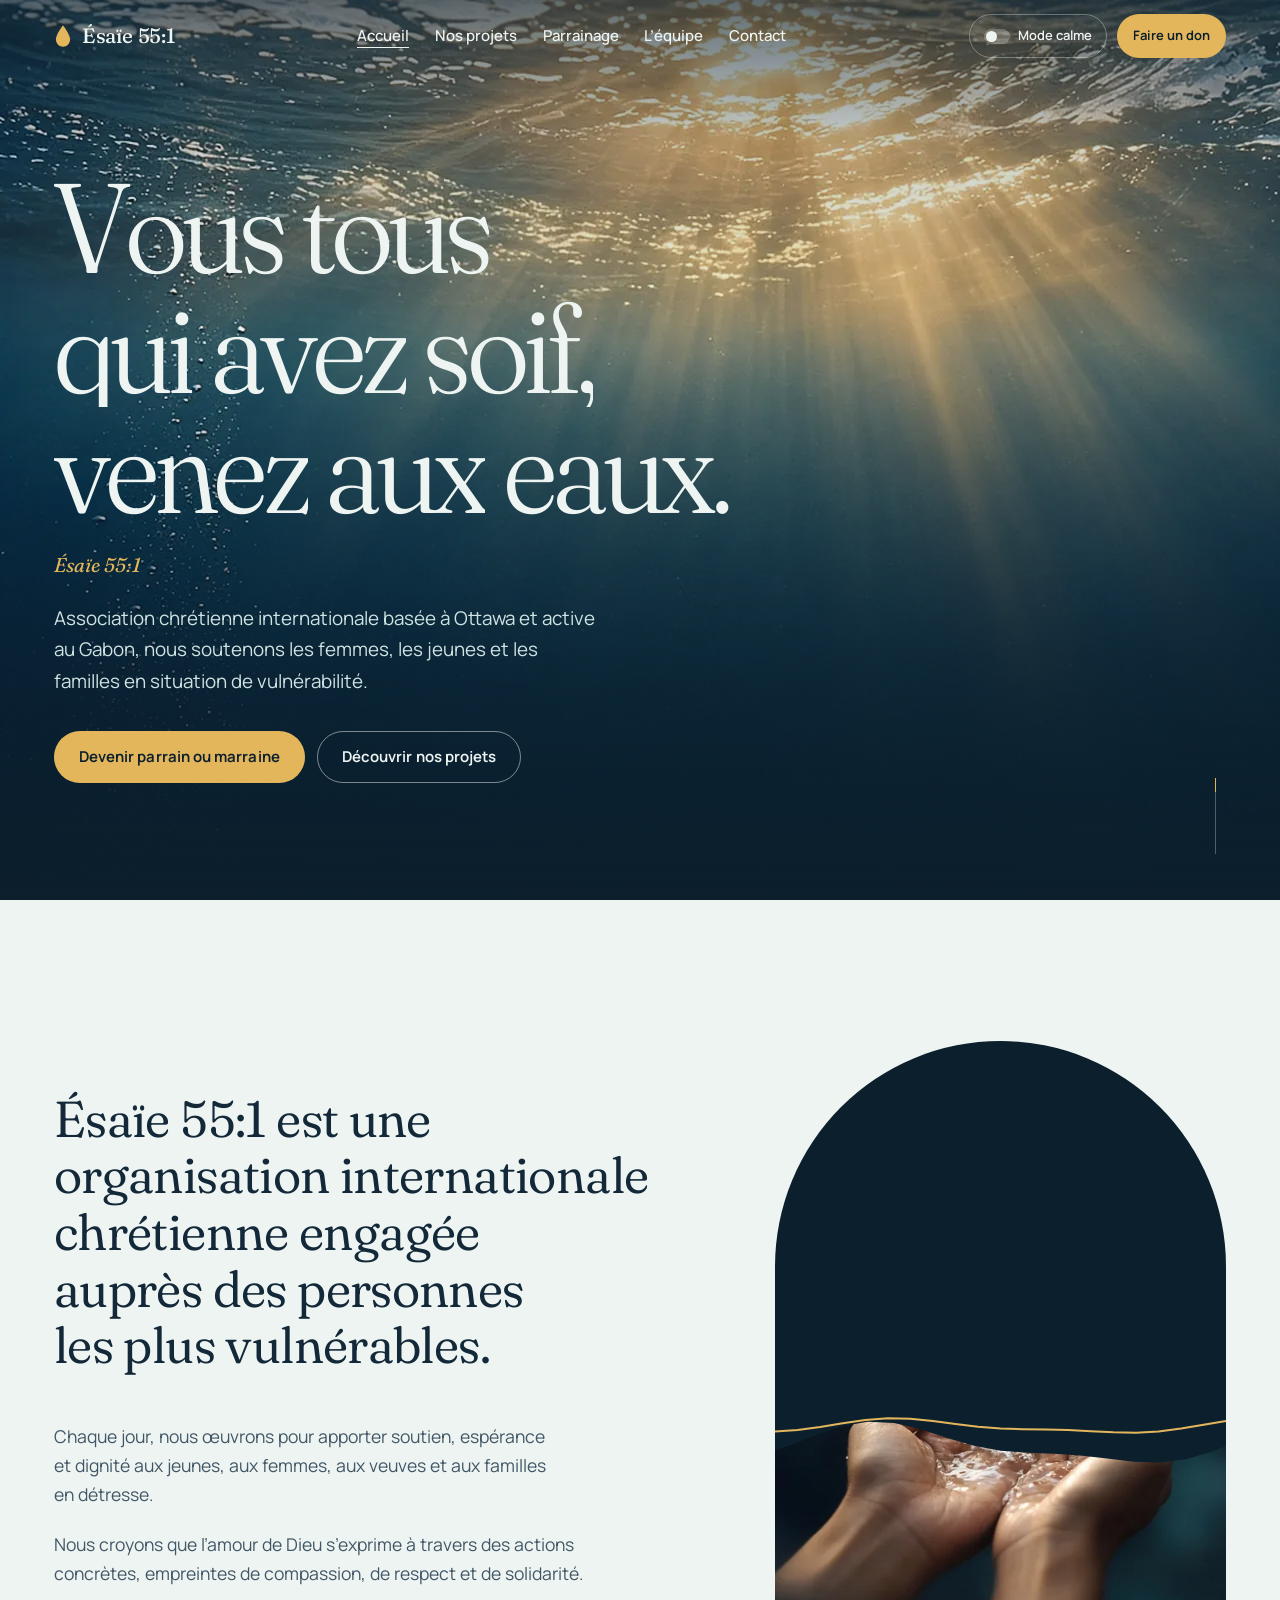
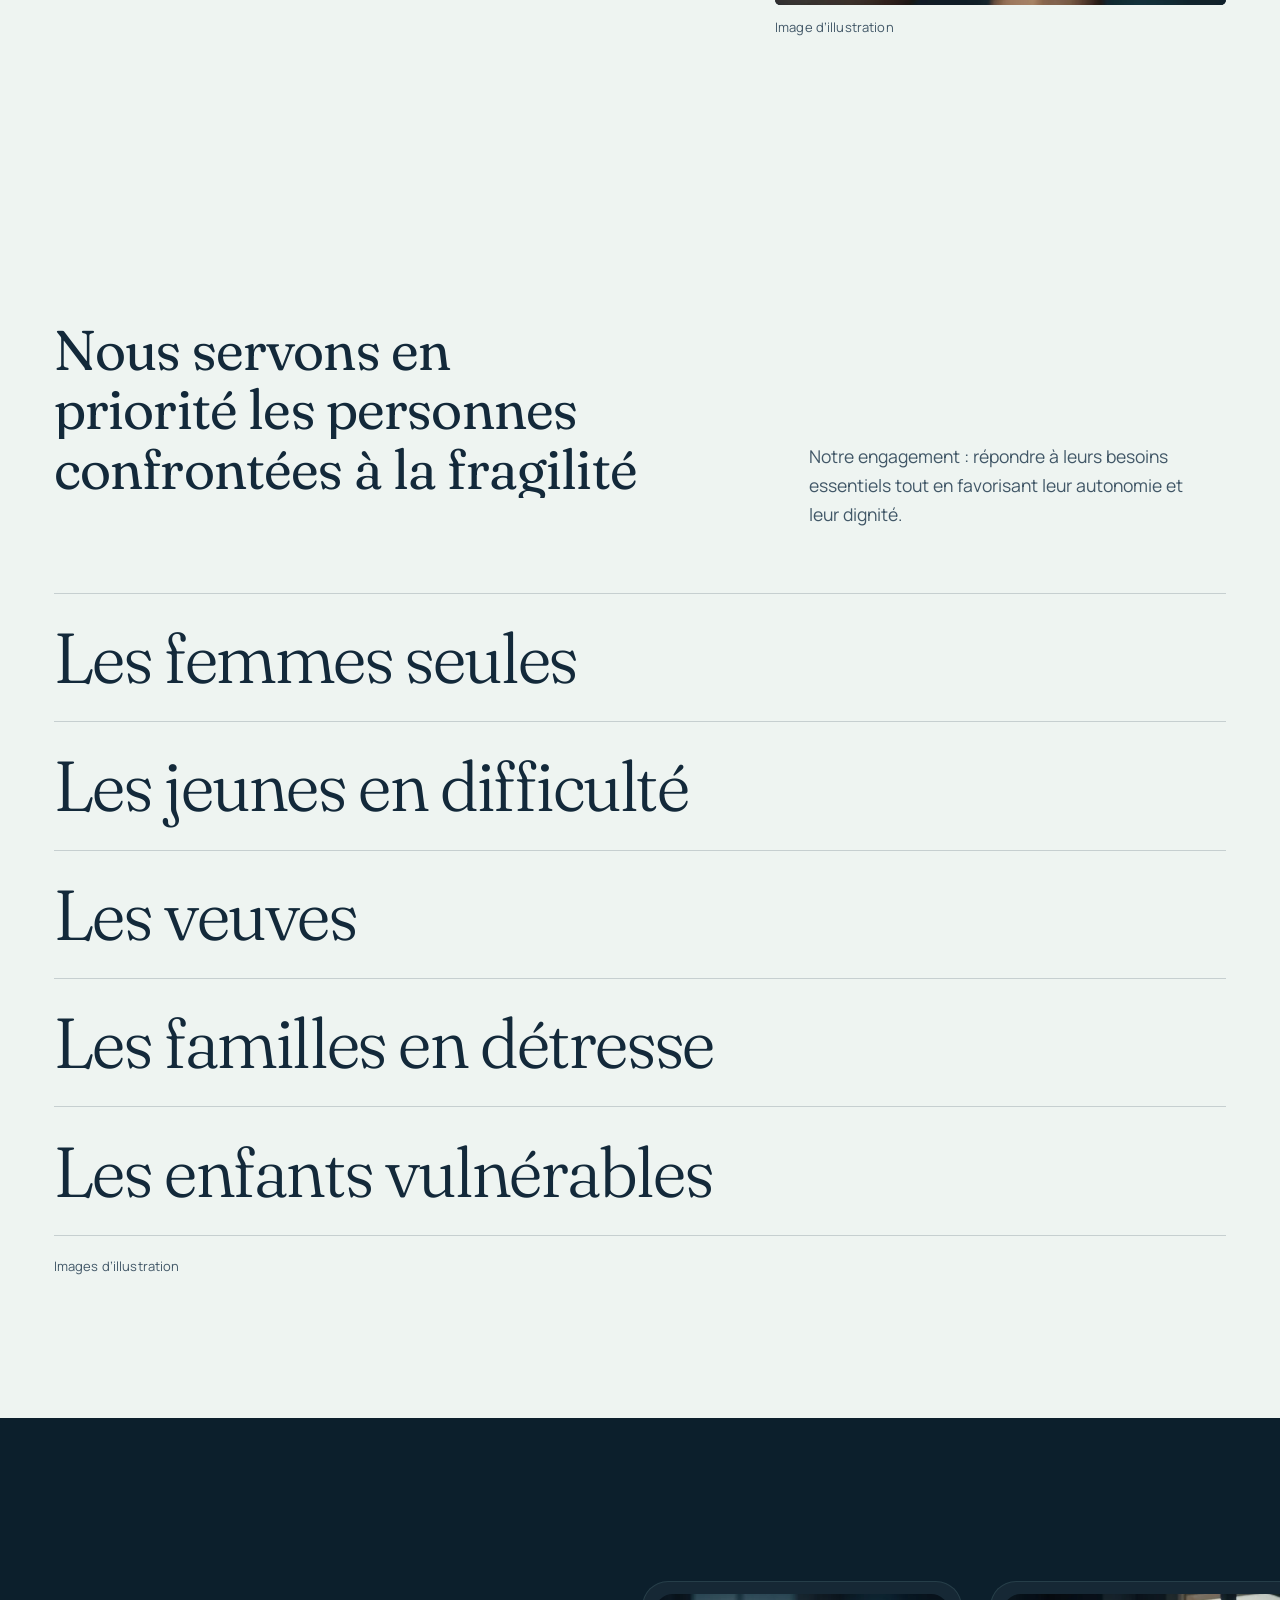
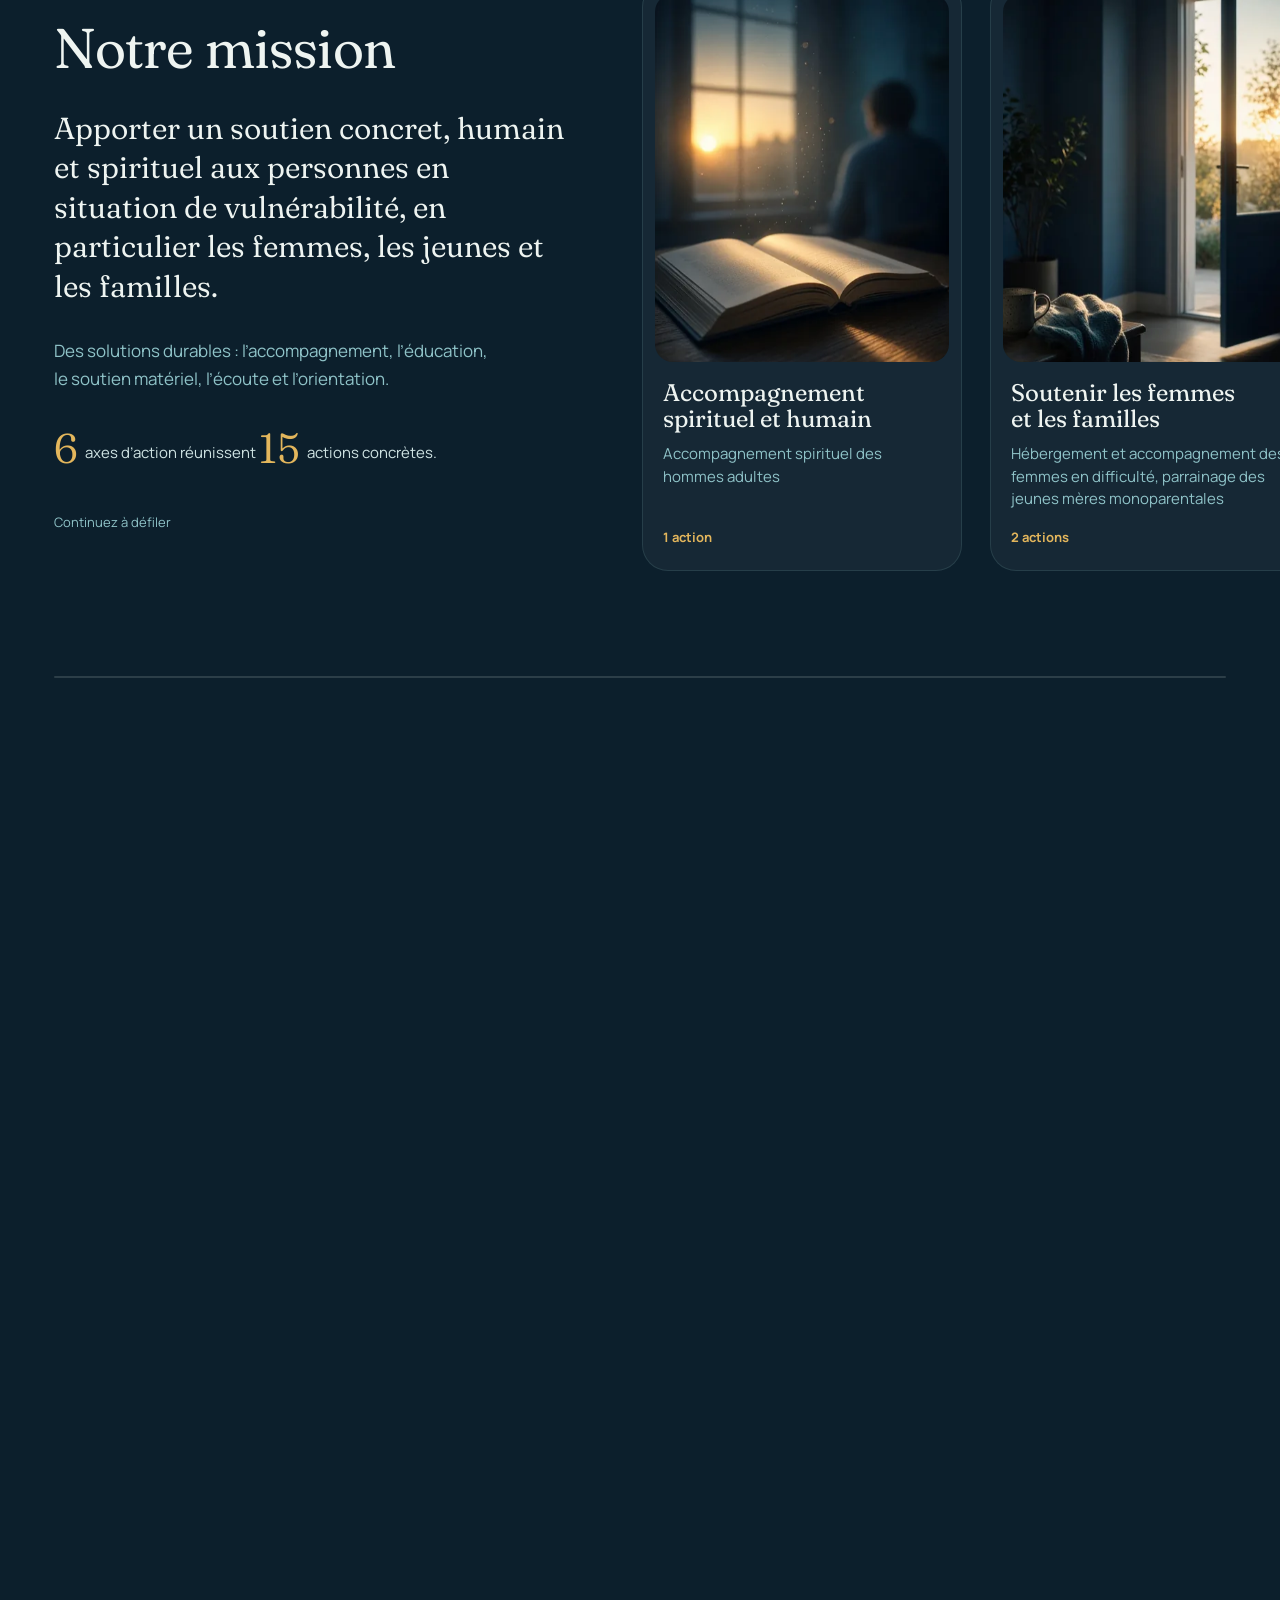
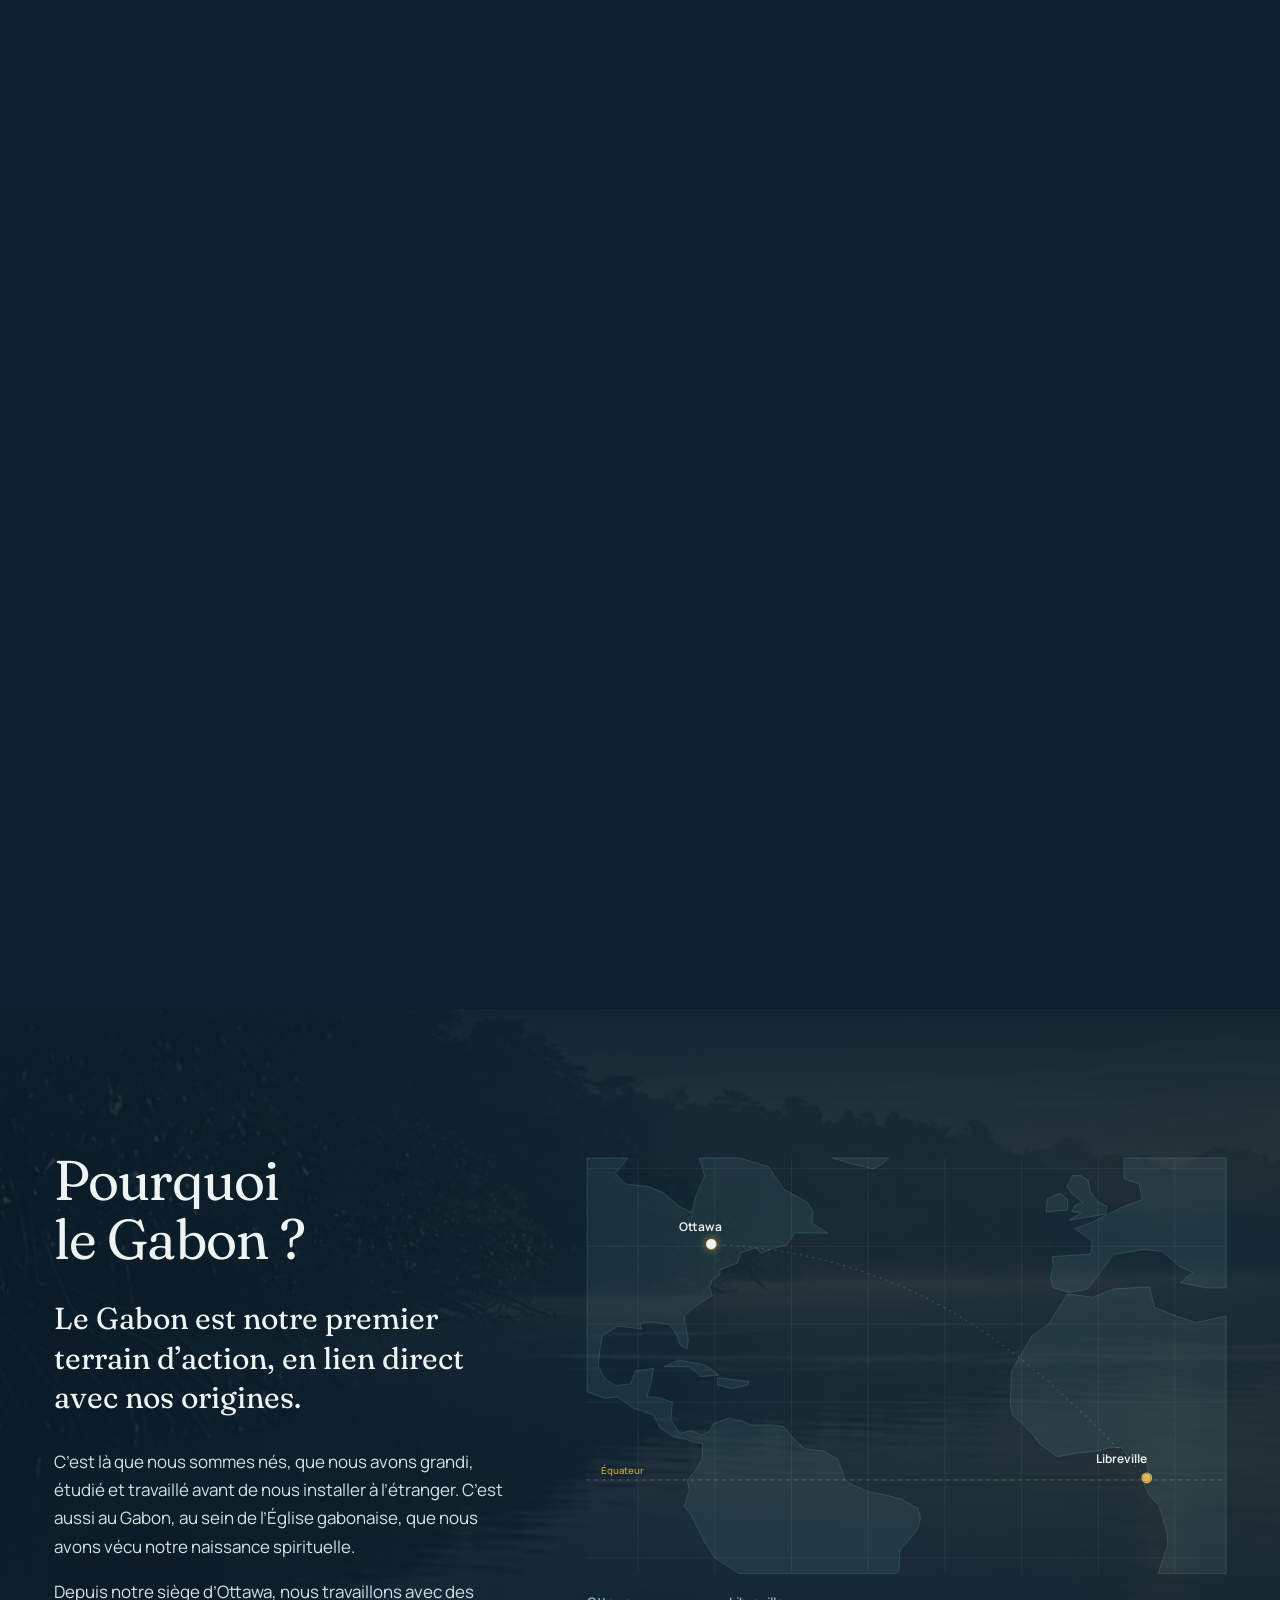
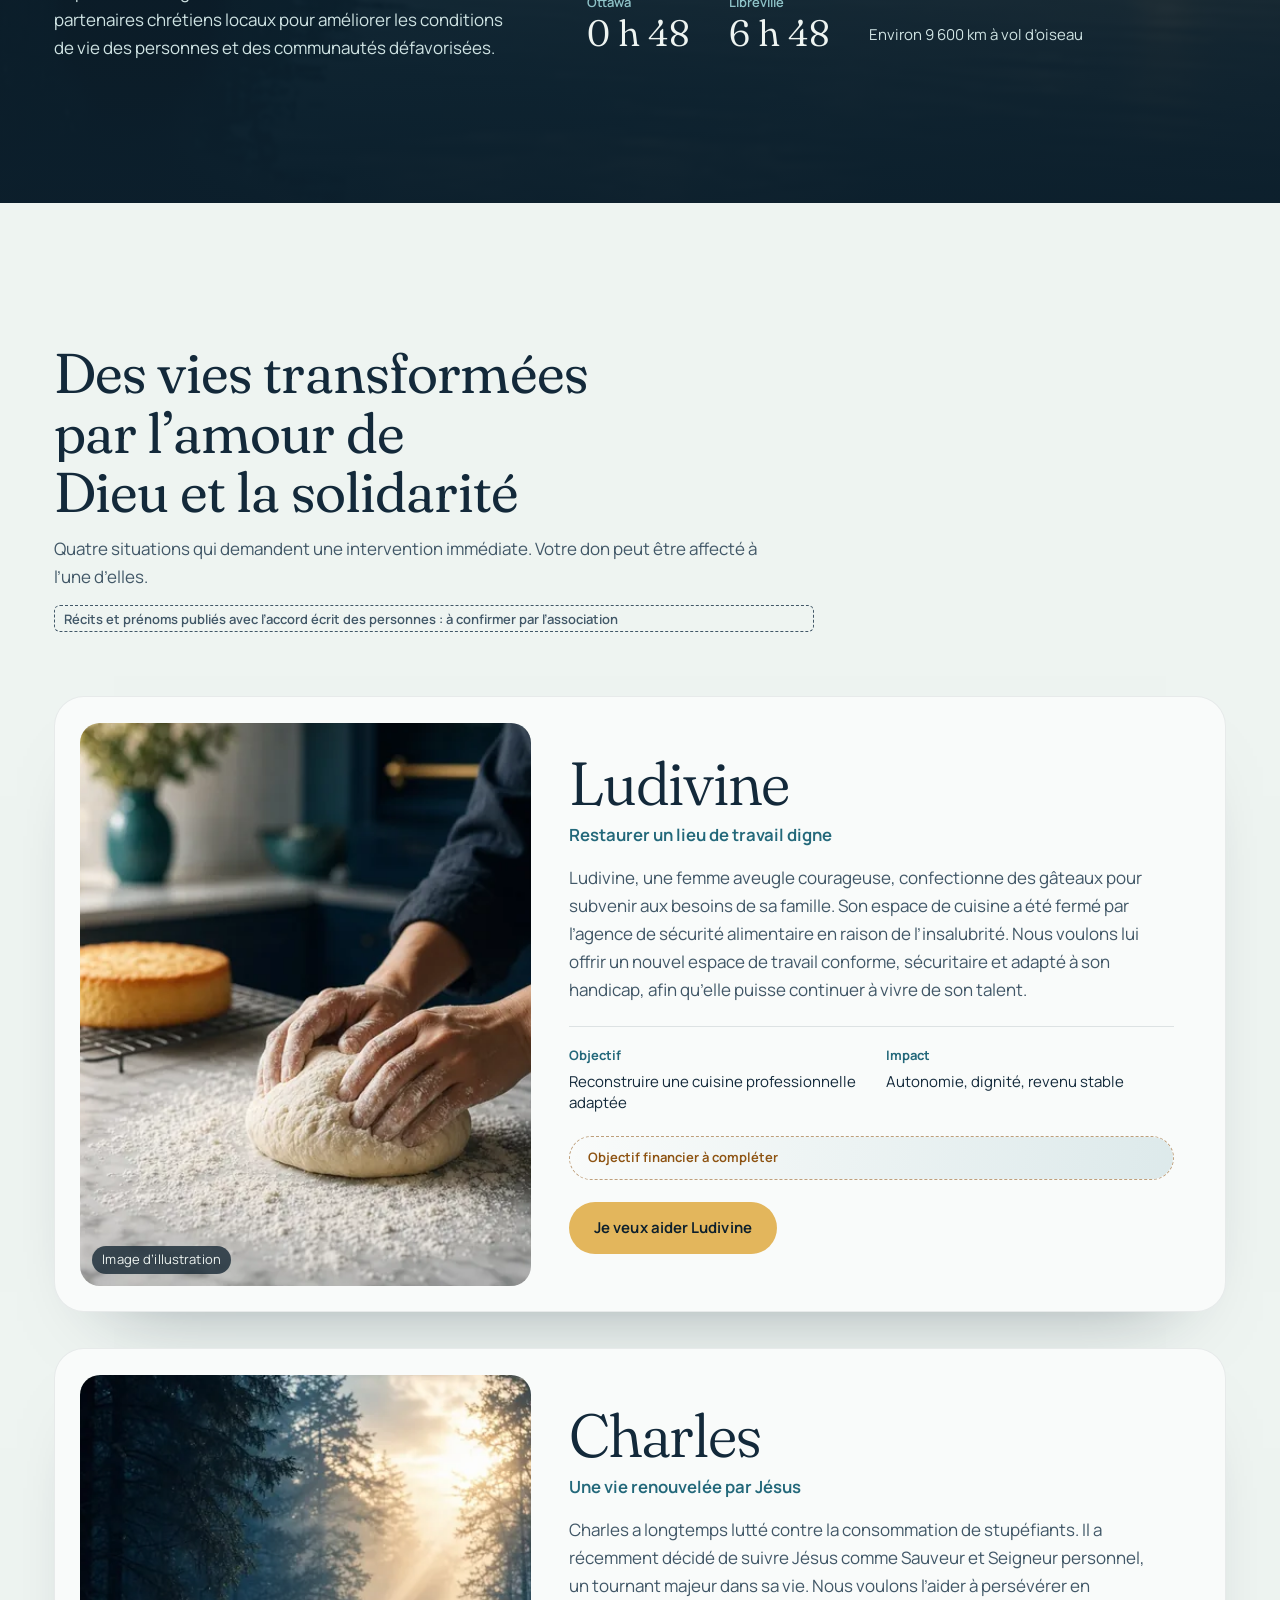
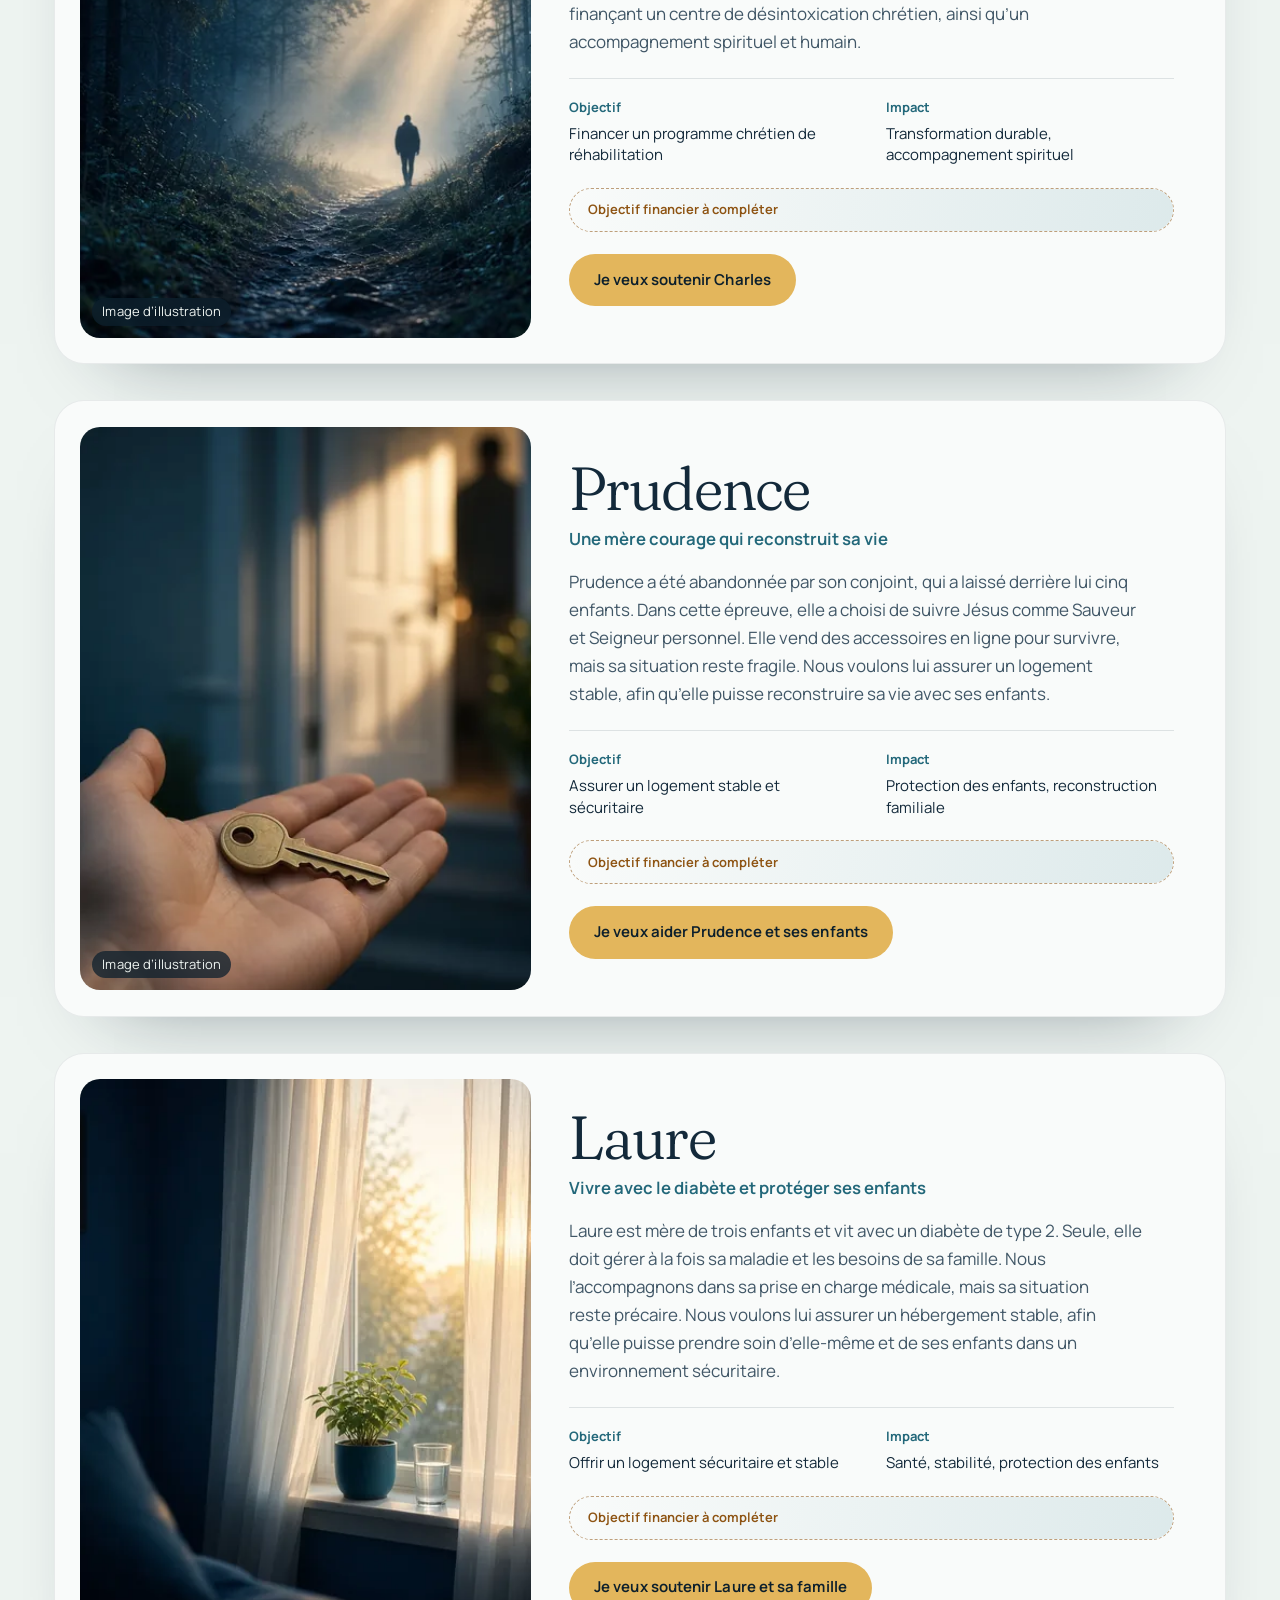
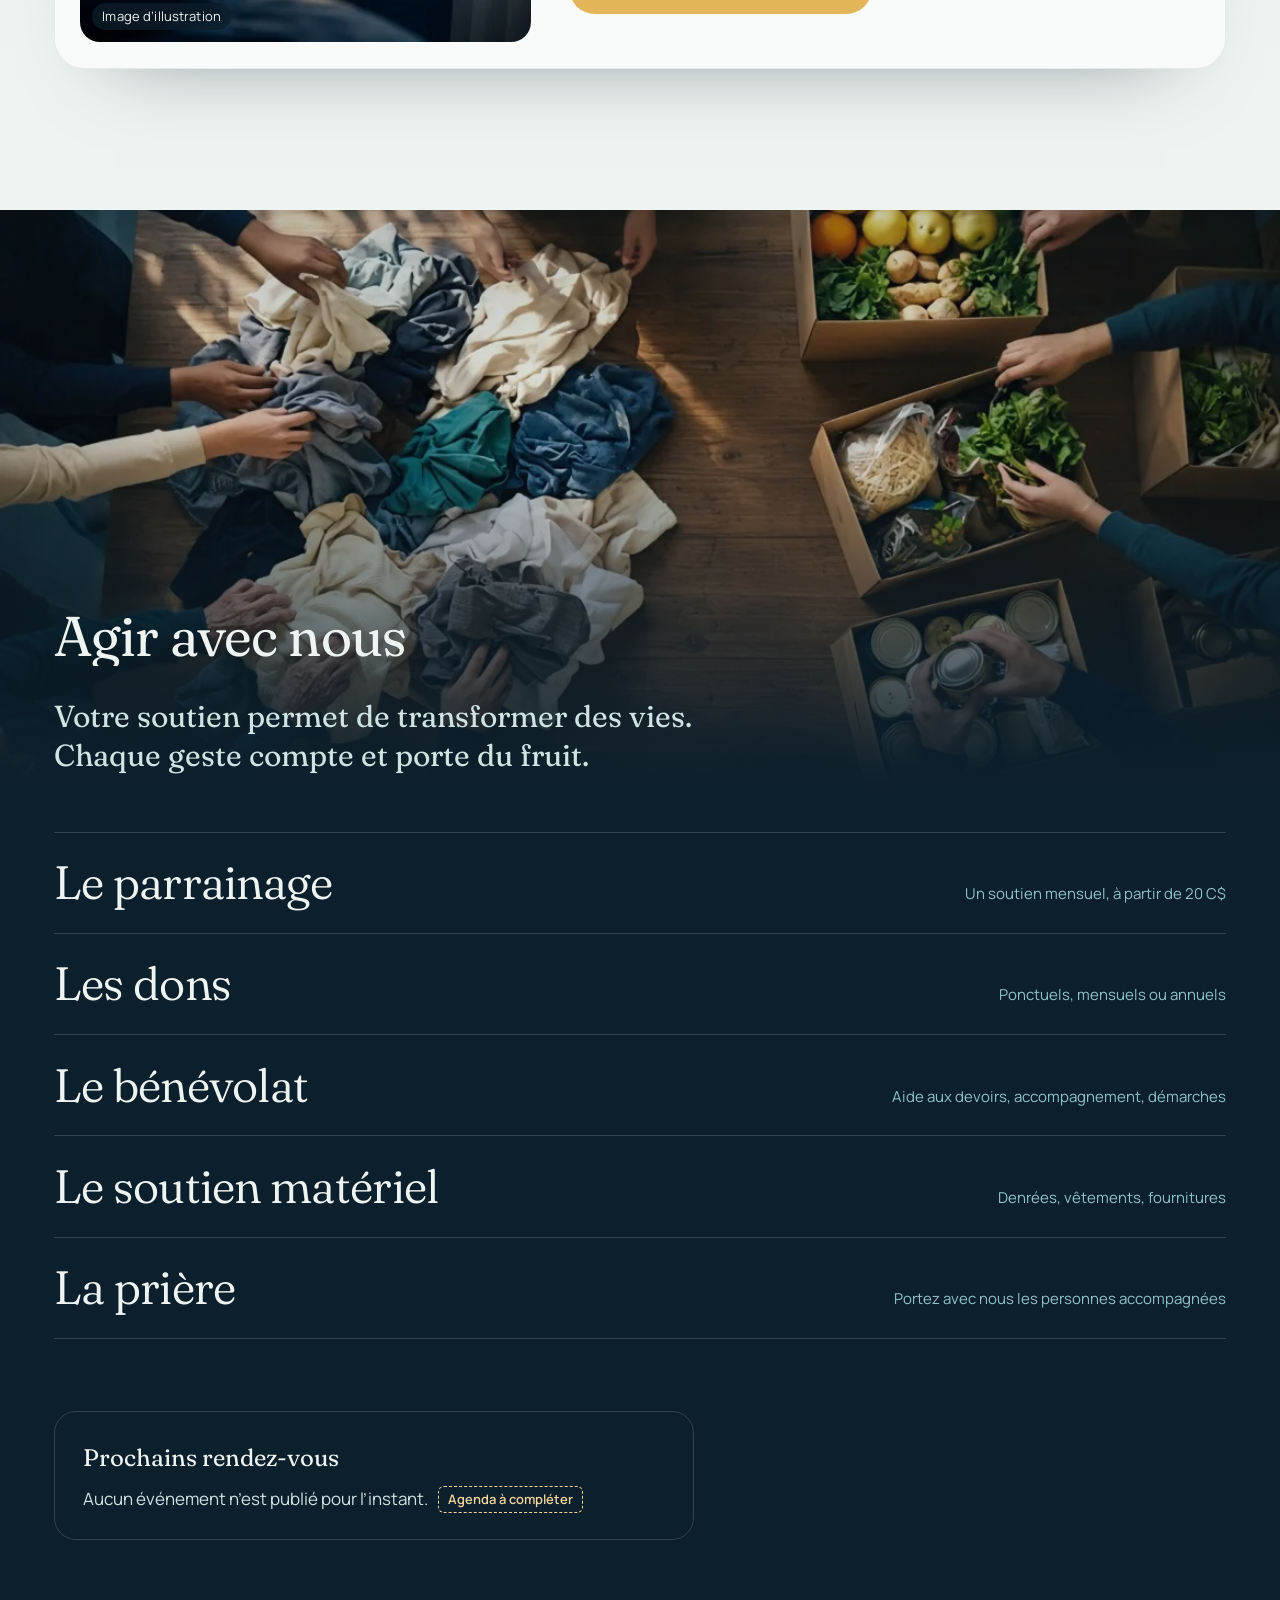
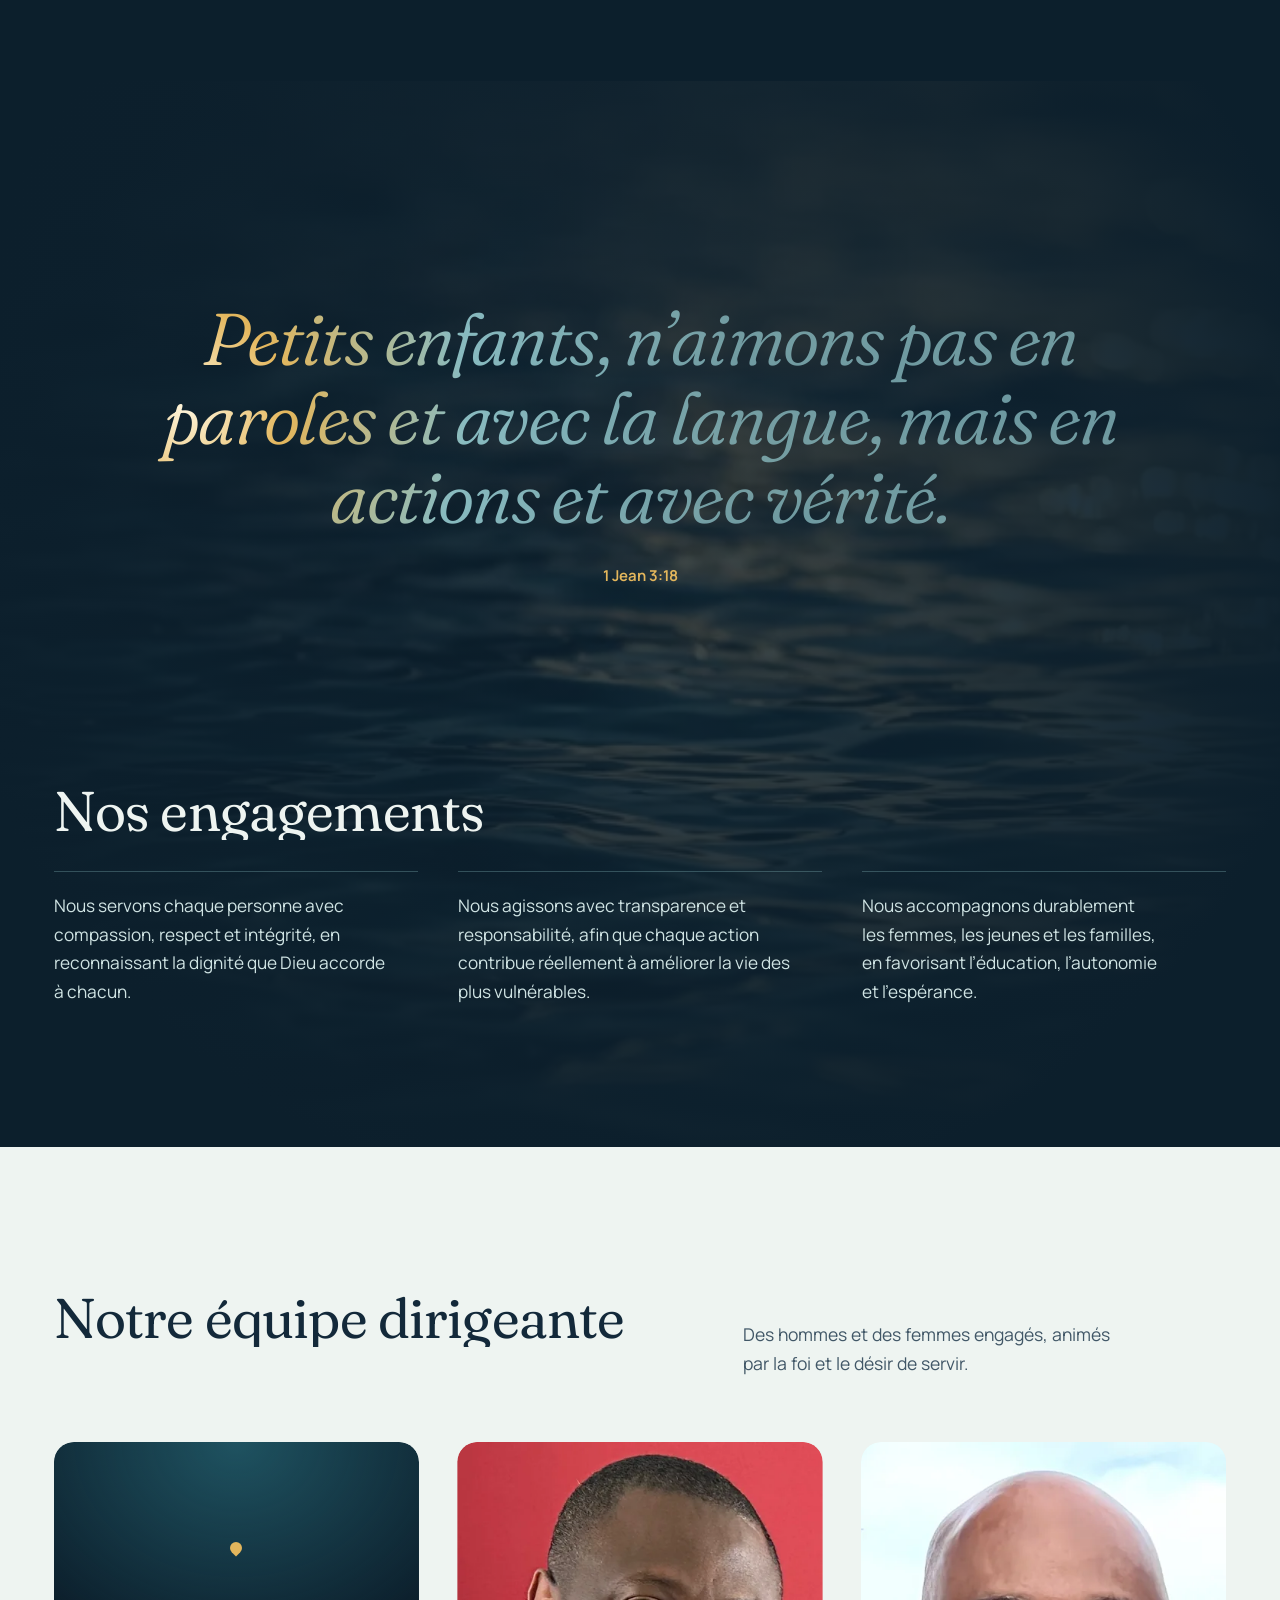
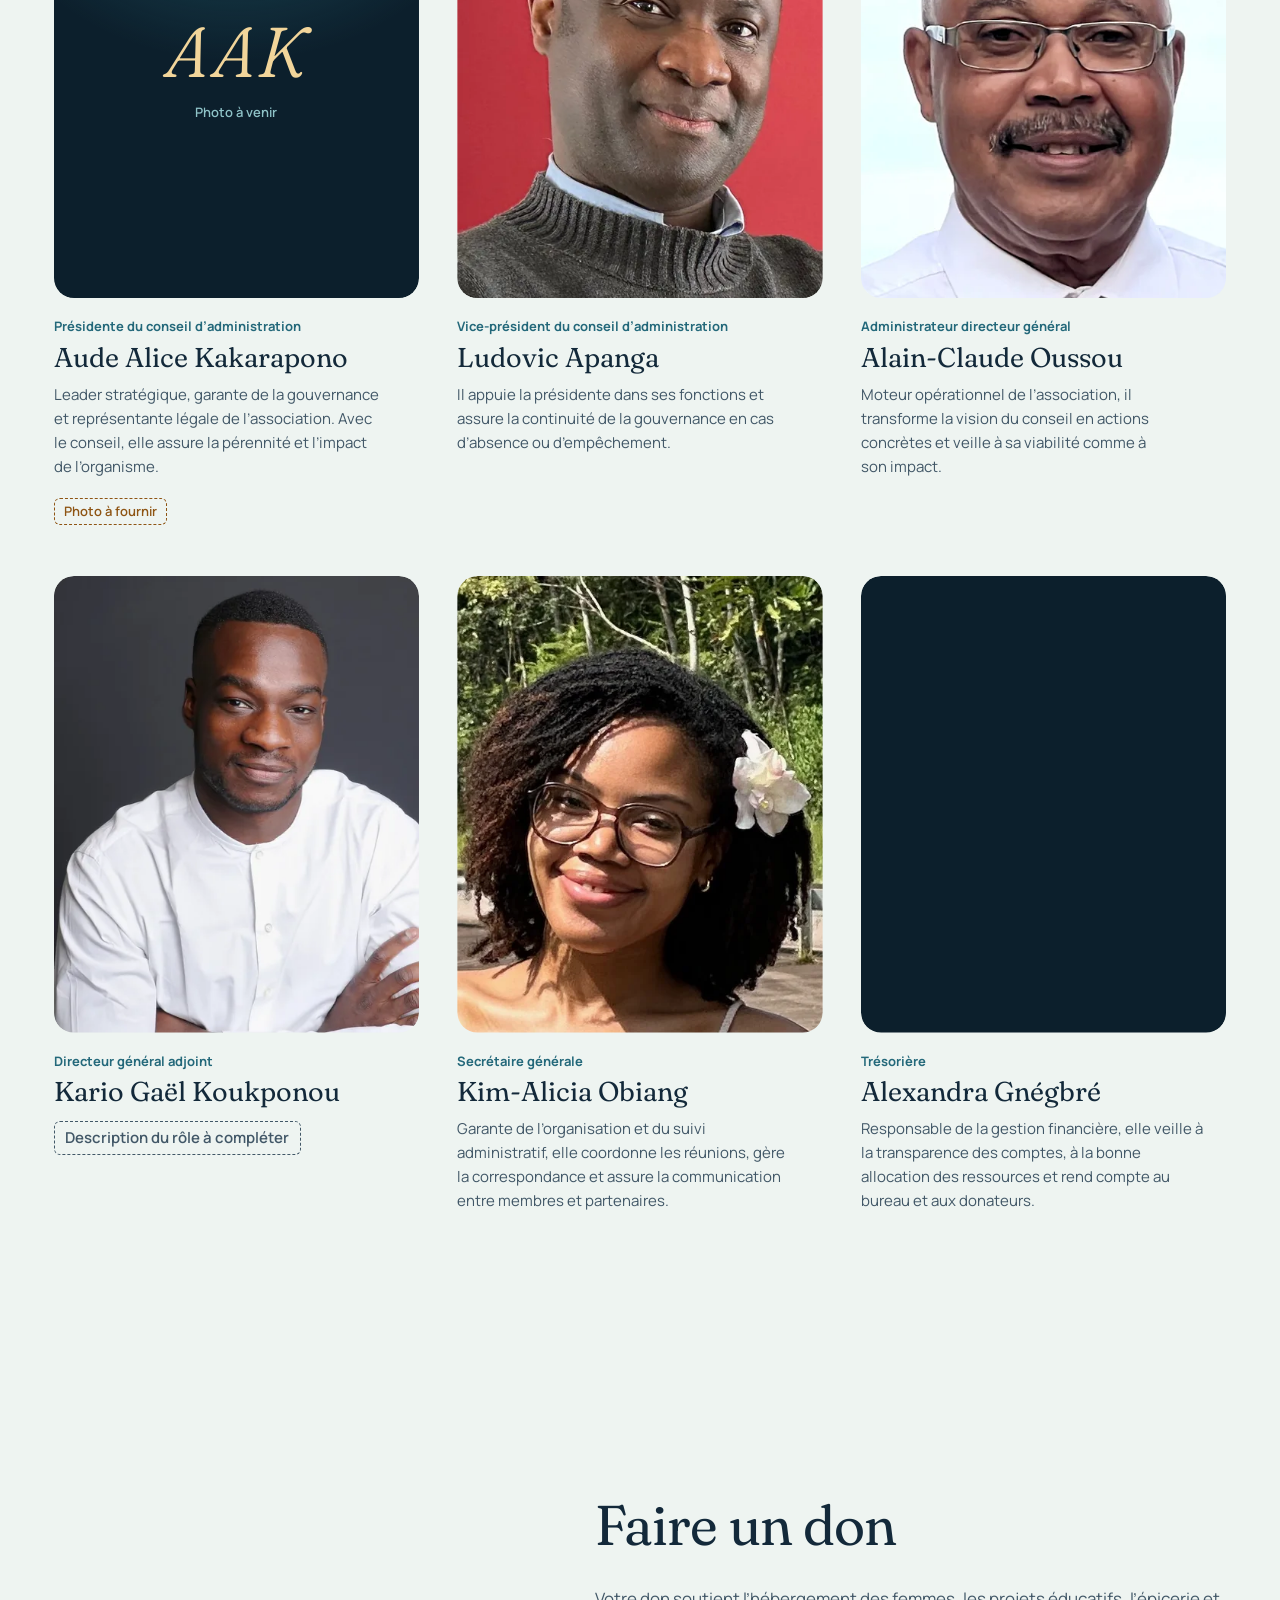
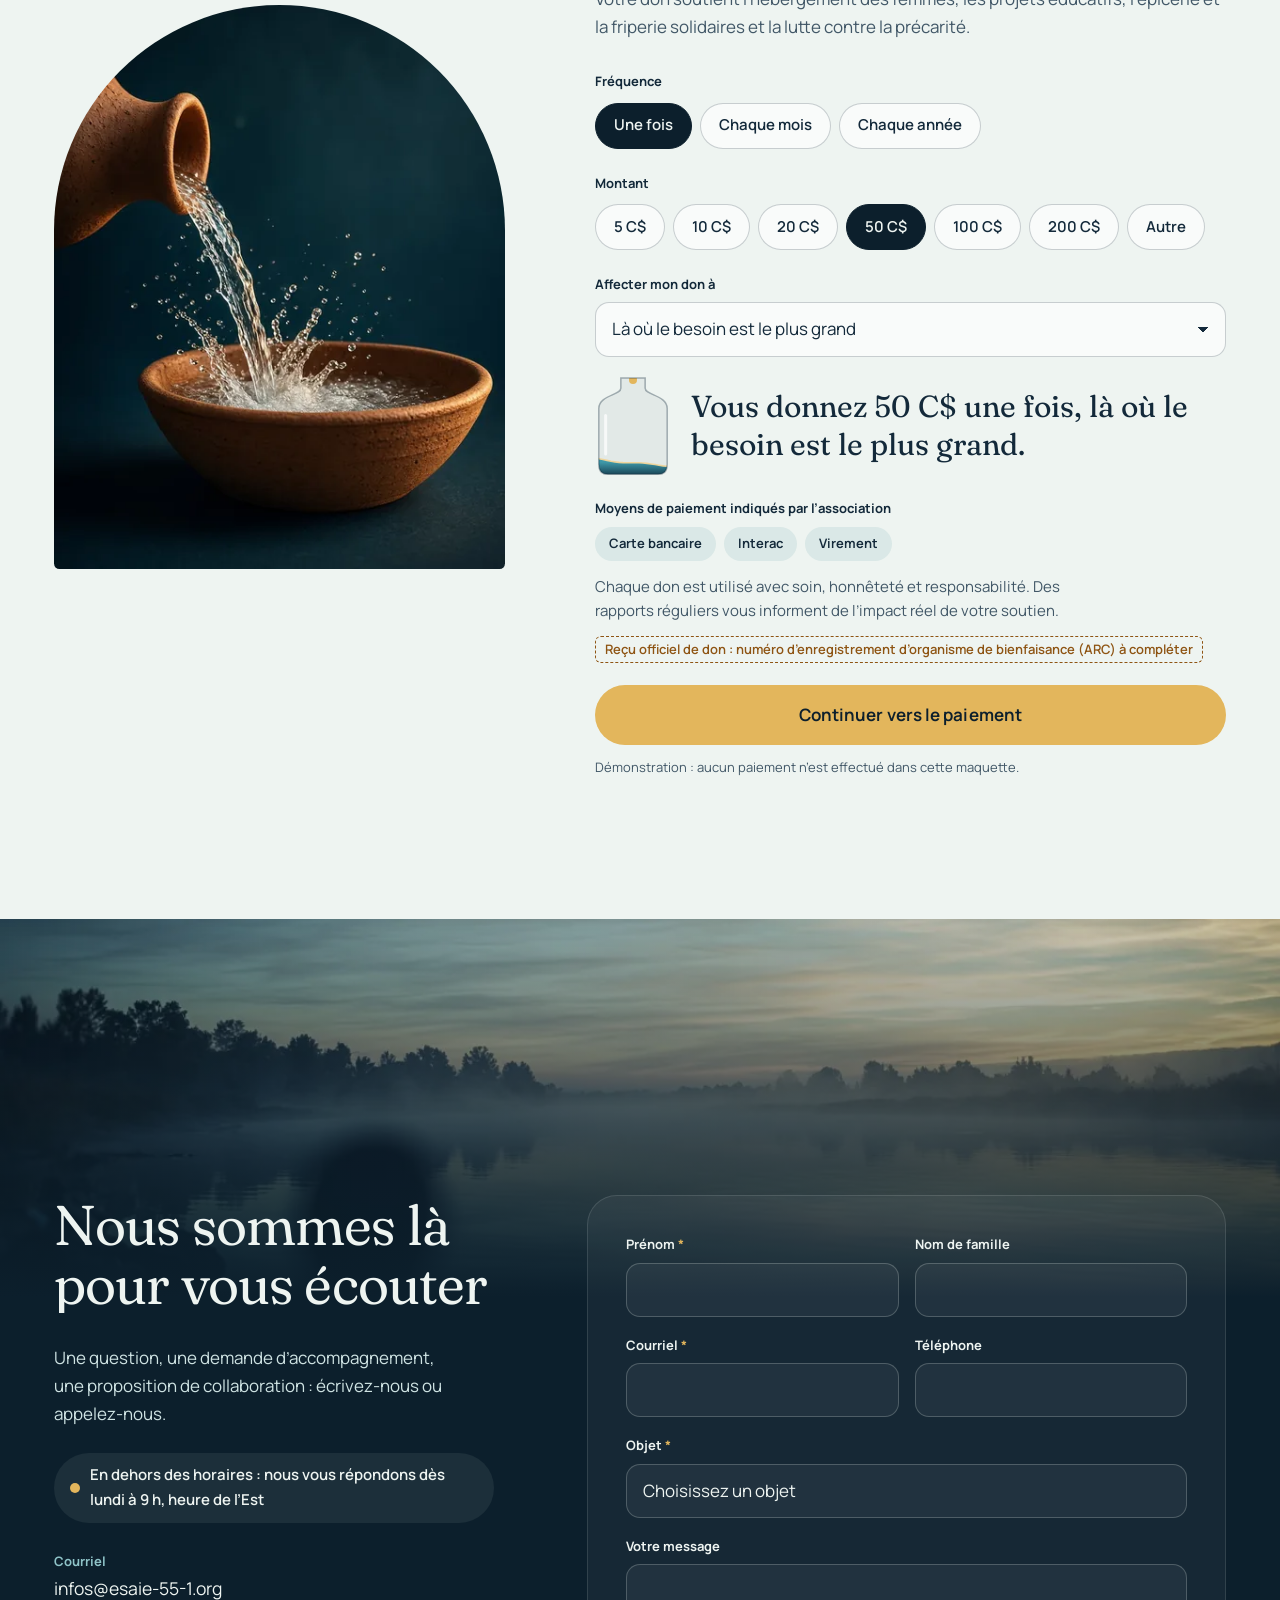
==== commit 013b49ca: "Audit qualité : menu, ancres invalides, focus, 404, polices - Menu mobile défilable (Lenis arrêté), " ====
--- a/index.html
+++ b/index.html
@@ -22,8 +22,8 @@
 <link rel="icon" href="assets/img/favicon.svg" type="image/svg+xml">
 <link rel="apple-touch-icon" href="assets/img/icone-180.png">
 <script type="application/ld+json">{"@context": "https://schema.org", "@type": "NGO", "name": "Association Ésaïe 55:1", "alternateName": "Ésaïe 55-1", "url": "https://esaie-55-1-maquette.vercel.app/", "logo": "https://esaie-55-1-maquette.vercel.app/assets/img/logo-512.png", "email": "infos@esaie-55-1.org", "description": "Association chrétienne internationale basée à Ottawa et active au Gabon, qui soutient les femmes, les jeunes et les familles en situation de vulnérabilité.", "address": {"@type": "PostalAddress", "streetAddress": "2-97 St Andrew’s Street", "addressLocality": "Ottawa", "addressRegion": "ON", "addressCountry": "CA"}, "areaServed": [{"@type": "Country", "name": "Canada"}, {"@type": "Country", "name": "Gabon"}], "contactPoint": [{"@type": "ContactPoint", "telephone": "+1-418-580-9140", "contactType": "customer support", "areaServed": "CA", "availableLanguage": "French"}, {"@type": "ContactPoint", "telephone": "+241-76-29-57-80", "contactType": "customer support", "areaServed": "GA", "availableLanguage": "French"}]}</script>
-<link rel="preload" href="assets/fonts/fraunces.woff" as="font" type="font/woff" crossorigin>
-<link rel="preload" href="assets/fonts/manrope.woff" as="font" type="font/woff" crossorigin>
+<link rel="preload" href="assets/fonts/fraunces.woff2" as="font" type="font/woff2" crossorigin>
+<link rel="preload" href="assets/fonts/manrope.woff2" as="font" type="font/woff2" crossorigin>
 <link rel="stylesheet" href="assets/css/main.css">
 <meta name="robots" content="noindex, nofollow">
 <script>!function(d){var c,v,u;try{c=localStorage.getItem("esaie-calme")}catch(e){}try{u=sessionStorage.getItem("esaie-intro")}catch(e){}try{v=sessionStorage.getItem("esaie-vague");sessionStorage.removeItem("esaie-vague")}catch(e){}var r=window.matchMedia&&matchMedia("(prefers-reduced-motion: reduce)").matches;var calme=c==null?r:c==="1";var k=d.className.replace("no-js","js");if(calme)k+=" calme";else if(v)k+=" vague-arrivee";else if(d.hasAttribute("data-intro")&&!u&&!location.hash)k+=" intro";d.className=k}(document.documentElement);</script>
@@ -63,7 +63,7 @@
   </div>
 </header>
 
-<div class="menu-mobile" id="menu-mobile" data-menu-panneau hidden>
+<div class="menu-mobile" id="menu-mobile" data-menu-panneau hidden data-lenis-prevent>
   <div class="menu-mobile__eau" aria-hidden="true"></div>
   <nav aria-label="Navigation mobile">
     <ul class="menu-mobile__liens">
@@ -270,7 +270,7 @@
     <h3 class="histoire__nom">Ludivine<span class="histoire__titre">Restaurer un lieu de travail digne</span></h3>
     <p class="histoire__recit">Ludivine, une femme aveugle courageuse, confectionne des gâteaux pour subvenir aux besoins de sa famille. Son espace de cuisine a été fermé par l’agence de sécurité alimentaire en raison de l’insalubrité. Nous voulons lui offrir un nouvel espace de travail conforme, sécuritaire et adapté à son handicap, afin qu’elle puisse continuer à vivre de son talent.</p>
     <dl class="histoire__infos"><div><dt>Objectif</dt><dd>Reconstruire une cuisine professionnelle adaptée</dd></div><div><dt>Impact</dt><dd>Autonomie, dignité, revenu stable</dd></div></dl>
-    <div class="jauge" aria-label="Objectif financier à compléter"><span class="jauge__eau"></span><span class="jauge__txt">Objectif financier à compléter</span></div>
+    <div class="jauge"><span class="jauge__eau"></span><span class="jauge__txt">Objectif financier à compléter</span></div>
     <a class="btn btn--or" href="#don" data-affecter="ludivine" data-magnet><span>Je veux aider Ludivine</span></a>
   </div>
 </article>
@@ -280,7 +280,7 @@
     <h3 class="histoire__nom">Charles<span class="histoire__titre">Une vie renouvelée par Jésus</span></h3>
     <p class="histoire__recit">Charles a longtemps lutté contre la consommation de stupéfiants. Il a récemment décidé de suivre Jésus comme Sauveur et Seigneur personnel, un tournant majeur dans sa vie. Nous voulons l’aider à persévérer en finançant un centre de désintoxication chrétien, ainsi qu’un accompagnement spirituel et humain.</p>
     <dl class="histoire__infos"><div><dt>Objectif</dt><dd>Financer un programme chrétien de réhabilitation</dd></div><div><dt>Impact</dt><dd>Transformation durable, accompagnement spirituel</dd></div></dl>
-    <div class="jauge" aria-label="Objectif financier à compléter"><span class="jauge__eau"></span><span class="jauge__txt">Objectif financier à compléter</span></div>
+    <div class="jauge"><span class="jauge__eau"></span><span class="jauge__txt">Objectif financier à compléter</span></div>
     <a class="btn btn--or" href="#don" data-affecter="charles" data-magnet><span>Je veux soutenir Charles</span></a>
   </div>
 </article>
@@ -290,7 +290,7 @@
     <h3 class="histoire__nom">Prudence<span class="histoire__titre">Une mère courage qui reconstruit sa vie</span></h3>
     <p class="histoire__recit">Prudence a été abandonnée par son conjoint, qui a laissé derrière lui cinq enfants. Dans cette épreuve, elle a choisi de suivre Jésus comme Sauveur et Seigneur personnel. Elle vend des accessoires en ligne pour survivre, mais sa situation reste fragile. Nous voulons lui assurer un logement stable, afin qu’elle puisse reconstruire sa vie avec ses enfants.</p>
     <dl class="histoire__infos"><div><dt>Objectif</dt><dd>Assurer un logement stable et sécuritaire</dd></div><div><dt>Impact</dt><dd>Protection des enfants, reconstruction familiale</dd></div></dl>
-    <div class="jauge" aria-label="Objectif financier à compléter"><span class="jauge__eau"></span><span class="jauge__txt">Objectif financier à compléter</span></div>
+    <div class="jauge"><span class="jauge__eau"></span><span class="jauge__txt">Objectif financier à compléter</span></div>
     <a class="btn btn--or" href="#don" data-affecter="prudence" data-magnet><span>Je veux aider Prudence et ses enfants</span></a>
   </div>
 </article>
@@ -300,7 +300,7 @@
     <h3 class="histoire__nom">Laure<span class="histoire__titre">Vivre avec le diabète et protéger ses enfants</span></h3>
     <p class="histoire__recit">Laure est mère de trois enfants et vit avec un diabète de type 2. Seule, elle doit gérer à la fois sa maladie et les besoins de sa famille. Nous l’accompagnons dans sa prise en charge médicale, mais sa situation reste précaire. Nous voulons lui assurer un hébergement stable, afin qu’elle puisse prendre soin d’elle-même et de ses enfants dans un environnement sécuritaire.</p>
     <dl class="histoire__infos"><div><dt>Objectif</dt><dd>Offrir un logement sécuritaire et stable</dd></div><div><dt>Impact</dt><dd>Santé, stabilité, protection des enfants</dd></div></dl>
-    <div class="jauge" aria-label="Objectif financier à compléter"><span class="jauge__eau"></span><span class="jauge__txt">Objectif financier à compléter</span></div>
+    <div class="jauge"><span class="jauge__eau"></span><span class="jauge__txt">Objectif financier à compléter</span></div>
     <a class="btn btn--or" href="#don" data-affecter="laure" data-magnet><span>Je veux soutenir Laure et sa famille</span></a>
   </div>
 </article>
@@ -530,7 +530,7 @@
 
   <div class="pied__grille">
     <div class="pied__bloc pied__bloc--marque">
-      <img class="pied__logo" src="assets/img/logo-512.webp" srcset="assets/img/logo-256.webp 256w, assets/img/logo-512.webp 512w, assets/img/logo-1024.webp 1024w" sizes="96px" width="1024" height="1024" alt="Logo de l’association Ésaïe 55:1 : une colombe, une croix, du pain et du raisin, entourés d'une couronne d'épines et du poisson ΙΧΘΥΣ" decoding="async" loading="lazy">
+      <img class="pied__logo" src="assets/img/logo-512.webp" srcset="assets/img/logo-256.webp 256w, assets/img/logo-512.webp 512w, assets/img/logo-1024.webp 1024w" sizes="96px" width="1024" height="1024" alt="Logo de l’association Ésaïe 55:1&nbsp;: une colombe, une croix, du pain et du raisin, entourés d’une couronne d’épines et du poisson ΙΧΘΥΣ" decoding="async" loading="lazy">
       <p class="pied__verset">« Venez, vous tous qui avez soif, venez aux eaux… »</p>
       <p class="pied__ref">Ésaïe 55:1</p>
     </div>
--- a/assets/css/main.css
+++ b/assets/css/main.css
@@ -1,8 +1,8 @@
 /* Ésaïe 55:1 — maquette « Venez aux eaux » */
 
-@font-face { font-family: "Fraunces"; src: url("../fonts/fraunces.woff") format("woff"); font-weight: 280 500; font-style: normal; font-display: swap; }
-@font-face { font-family: "Fraunces"; src: url("../fonts/fraunces-italic.woff") format("woff"); font-weight: 250 500; font-style: italic; font-display: swap; }
-@font-face { font-family: "Manrope"; src: url("../fonts/manrope.woff") format("woff"); font-weight: 200 800; font-style: normal; font-display: swap; }
+@font-face { font-family: "Fraunces"; src: url("../fonts/fraunces.woff2") format("woff2"); font-weight: 280 500; font-style: normal; font-display: swap; }
+@font-face { font-family: "Fraunces"; src: url("../fonts/fraunces-italic.woff2") format("woff2"); font-weight: 250 500; font-style: italic; font-display: swap; }
+@font-face { font-family: "Manrope"; src: url("../fonts/manrope.woff2") format("woff2"); font-weight: 200 800; font-style: normal; font-display: swap; }
 
 :root {
   --abysse: #0C1F2C;
@@ -87,7 +87,7 @@
 
 .legende { font-size: var(--t-xs); color: var(--encre-douce); margin-top: 12px; letter-spacing: .01em; }
 [data-theme="sombre"] .legende { color: var(--lagune); }
-.legende--sur { position: absolute; left: 12px; bottom: 12px; margin: 0; padding: 3px 10px; border-radius: 999px; background: rgba(12, 31, 44, .62); color: var(--ecume); backdrop-filter: blur(6px); }
+.legende--sur { position: absolute; left: 12px; bottom: 12px; margin: 0; padding: 3px 10px; border-radius: 999px; background: rgba(12, 31, 44, .75); color: var(--ecume); backdrop-filter: blur(6px); }
 
 .a-completer {
   display: inline-block; font-family: var(--sans); font-style: normal; font-size: var(--t-xs); font-weight: 600; line-height: 1.4;
@@ -129,7 +129,7 @@
 .btn--or { --fond: var(--or); --texte: var(--abysse); --remplissage: var(--or-clair); }
 .btn--ligne { --bord: rgba(238, 244, 241, .5); --texte: var(--ecume); --remplissage: rgba(238, 244, 241, .14); }
 .btn--ligne-sombre { --bord: rgba(19, 41, 58, .3); --texte: var(--encre); --remplissage: rgba(46, 125, 140, .12); }
-.btn--petit { min-height: 42px; padding: .55em 1.15em; font-size: var(--t-xs); }
+.btn--petit { min-height: 44px; padding: .55em 1.15em; font-size: var(--t-xs); }
 .btn--large { width: 100%; min-height: 60px; font-size: var(--t-m); }
 
 /* ---------- En-tête ---------- */
@@ -142,19 +142,20 @@
 .entete.sur-clair { color: var(--encre); }
 .entete.sur-clair.est-defile { background: rgba(238, 244, 241, .8); }
 .entete.est-cache { transform: translateY(-110%); }
+.entete.est-cache:focus-within { transform: none; }
 .entete__marque { display: inline-flex; align-items: center; gap: 10px; text-decoration: none; font-family: var(--serif); font-size: 1.3rem; font-weight: 450; letter-spacing: -.01em; }
 .entete__goutte { width: 18px; height: 24px; fill: var(--or); }
 .entete__liens { display: flex; gap: clamp(16px, 2vw, 30px); font-size: var(--t-s); font-weight: 550; }
 .entete__actions { display: flex; align-items: center; gap: 10px; }
 .bouton-calme {
-  display: inline-flex; align-items: center; gap: 8px; min-height: 42px; padding: 0 14px; border-radius: 999px;
+  display: inline-flex; align-items: center; gap: 8px; min-height: 44px; padding: 0 14px; border-radius: 999px;
   border: 1px solid currentColor; border-color: color-mix(in srgb, currentColor 35%, transparent); background: transparent; cursor: pointer; font-size: var(--t-xs); font-weight: 600;
 }
 .calme__pastille { width: 26px; height: 15px; border-radius: 999px; background: color-mix(in srgb, currentColor 25%, transparent); position: relative; transition: background .3s; }
 .calme__pastille::after { content: ""; position: absolute; top: 2px; left: 2px; width: 11px; height: 11px; border-radius: 50%; background: currentColor; transition: transform .3s var(--ease); }
 .bouton-calme[aria-pressed="true"] .calme__pastille { background: var(--eau); }
 .bouton-calme[aria-pressed="true"] .calme__pastille::after { transform: translateX(11px); background: var(--ecume); }
-.entete__menu { display: none; align-items: center; gap: 10px; min-height: 42px; padding: 0 14px; border-radius: 999px; border: 1px solid color-mix(in srgb, currentColor 35%, transparent); background: transparent; cursor: pointer; font-size: var(--t-xs); font-weight: 650; }
+.entete__menu { display: none; align-items: center; gap: 10px; min-height: 44px; padding: 0 14px; border-radius: 999px; border: 1px solid color-mix(in srgb, currentColor 35%, transparent); background: transparent; cursor: pointer; font-size: var(--t-xs); font-weight: 650; }
 .entete__menu-ico { display: grid; gap: 4px; width: 16px; }
 .entete__menu-ico i { display: block; height: 1.5px; background: currentColor; border-radius: 2px; transition: transform .35s var(--ease); }
 .entete__menu[aria-expanded="true"] .entete__menu-ico i:first-child { transform: translateY(2.75px) rotate(45deg); }
@@ -181,8 +182,8 @@
 /* ---------- Curseur ---------- */
 .curseur { display: none; }
 @media (hover: hover) and (pointer: fine) {
-  html.js:not(.calme) .curseur { display: block; position: fixed; left: 0; top: 0; z-index: 9500; pointer-events: none; }
-  html.js:not(.calme) body, html.js:not(.calme) a, html.js:not(.calme) button, html.js:not(.calme) label { cursor: none; }
+  html.js.curseur-actif:not(.calme) .curseur { display: block; position: fixed; left: 0; top: 0; z-index: 9500; pointer-events: none; }
+  html.curseur-actif:not(.calme) body, html.curseur-actif:not(.calme) a, html.curseur-actif:not(.calme) button, html.curseur-actif:not(.calme) label { cursor: none; }
   html.js:not(.calme) input, html.js:not(.calme) textarea, html.js:not(.calme) select { cursor: auto; }
 }
 .curseur__anneau, .curseur__point { position: absolute; left: 0; top: 0; border-radius: 50%; transform: translate(-50%, -50%); }
@@ -606,7 +607,7 @@
 .etape.est-active .etape__num { background: var(--or); color: var(--abysse); }
 .etape__titre { font-size: clamp(1.35rem, 1rem + 1vw, 1.8rem); line-height: 1.2; margin-bottom: 8px; padding-top: 10px; }
 .etape p { color: var(--lagune-pale); margin-bottom: 10px; }
-.etapes__fil { position: absolute; left: 28px; top: 30px; bottom: 30px; width: 2px; background: rgba(238, 244, 241, .14); }
+.etapes__fil { list-style: none; position: absolute; left: 28px; top: 30px; bottom: 30px; width: 2px; background: rgba(238, 244, 241, .14); }
 .etapes__fil-eau { position: absolute; inset: 0; background: linear-gradient(180deg, var(--eau), var(--or)); transform: scaleY(0); transform-origin: top; }
 .etapes__goutte { position: absolute; left: -6px; top: 0; width: 14px; height: 14px; border-radius: 50% 50% 50% 0; background: var(--or); transform: rotate(-45deg); box-shadow: 0 0 18px rgba(227, 182, 92, .8); opacity: 0; }
 
@@ -780,9 +781,9 @@
     right: max(16px, env(safe-area-inset-right, 0px)); bottom: calc(16px + env(safe-area-inset-bottom, 0px));
     min-height: 52px; padding: 0 22px; border-radius: 999px; background: var(--or); color: var(--abysse);
     font-weight: 700; font-size: var(--t-s); text-decoration: none; box-shadow: 0 18px 40px -16px rgba(7, 20, 29, .7);
-    transform: translateY(calc(100% + 40px)); transition: transform .5s var(--ease);
+    transform: translateY(calc(100% + 40px)); transition: transform .5s var(--ease), visibility 0s .5s; visibility: hidden;
   }
-  .don-flottant.est-visible { transform: none; }
+  .don-flottant.est-visible { transform: none; visibility: visible; transition: transform .5s var(--ease), visibility 0s; }
   html.calme .don-flottant { transition: none; }
 }
 
@@ -829,3 +830,9 @@
 }
 /* Bouton flottant plus discret sur les très petits écrans */
 @media (max-width: 360px) { .don-flottant { min-height: 46px; padding: 0 16px; font-size: var(--t-xs); } }
+
+/* audit : verrou sous le menu, menu défilable, sans JS et mouvement réduit */
+html.menu-ouvert { overflow: hidden; }
+.menu-mobile { overflow-y: auto; overscroll-behavior: contain; }
+html:not(.js) .entete__menu { display: none; }
+@media (prefers-reduced-motion: reduce) { *, *::before, *::after { animation-iteration-count: 1 !important; } }
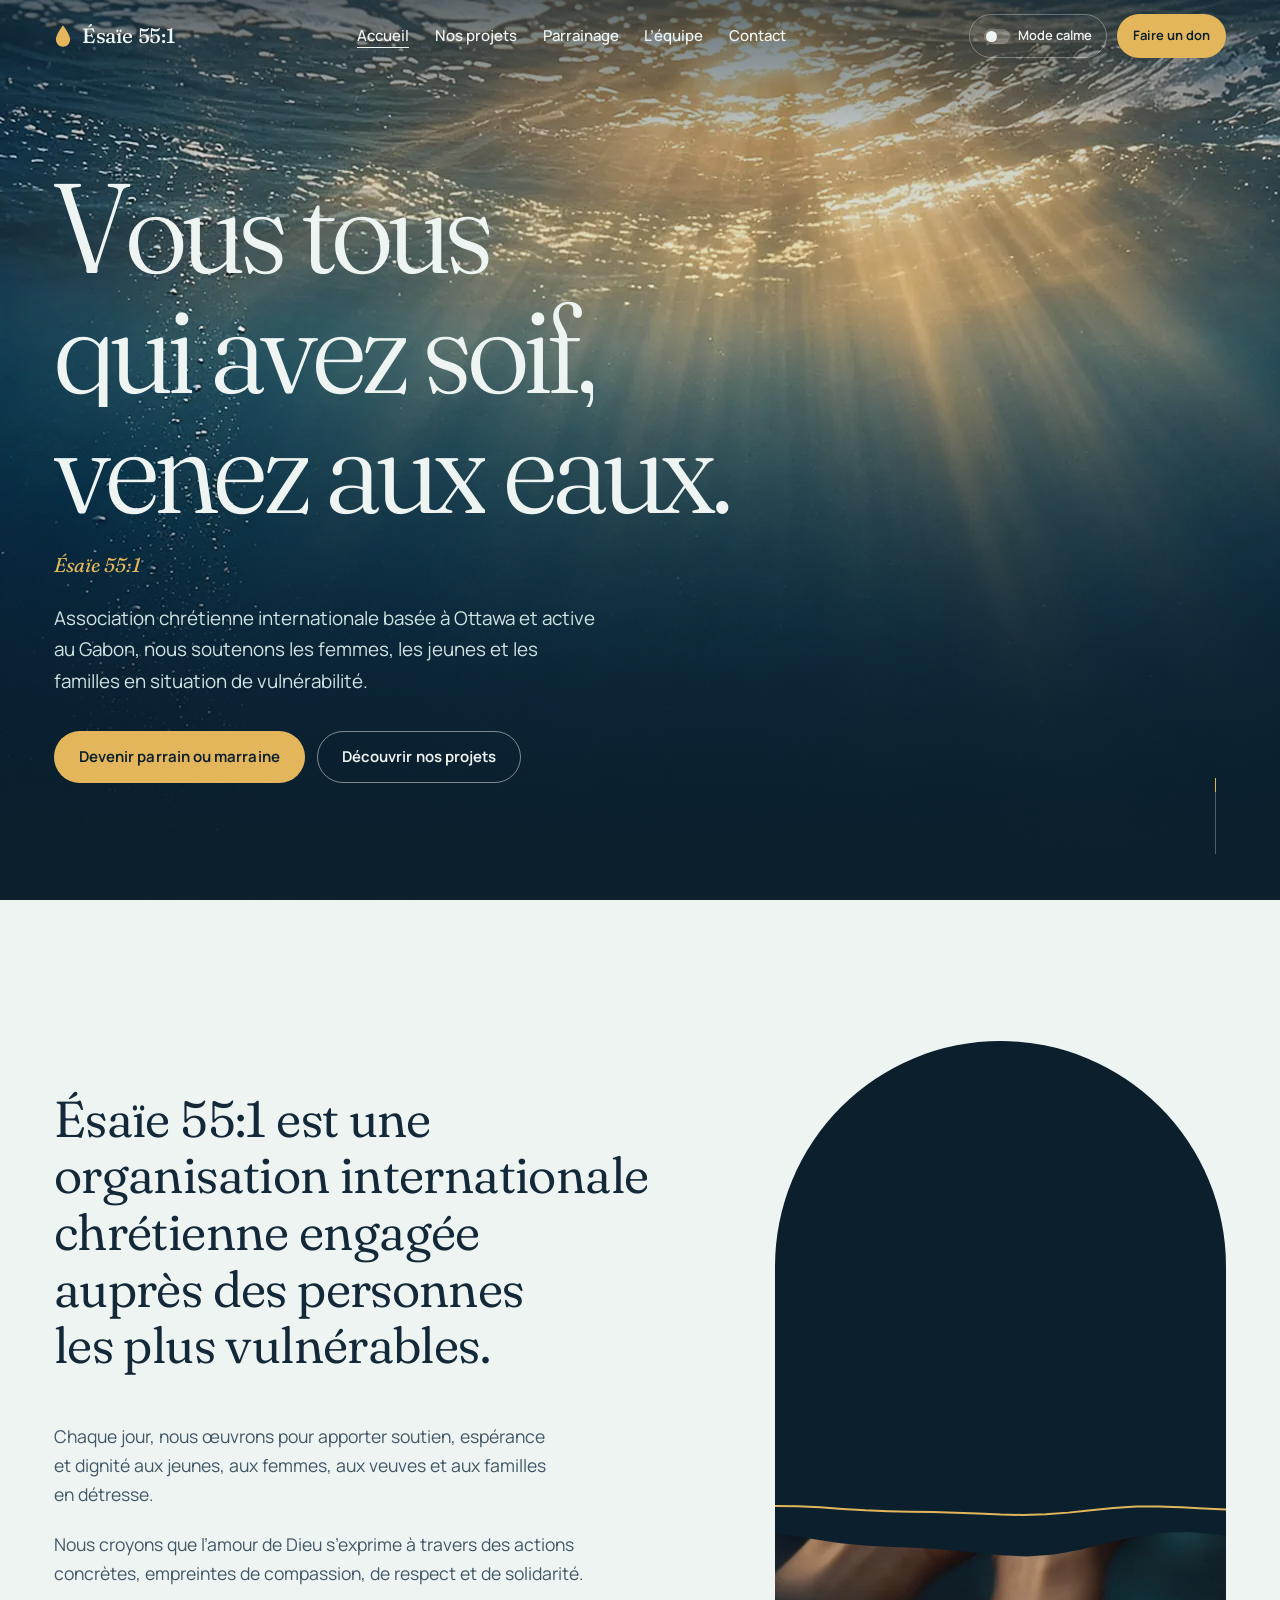
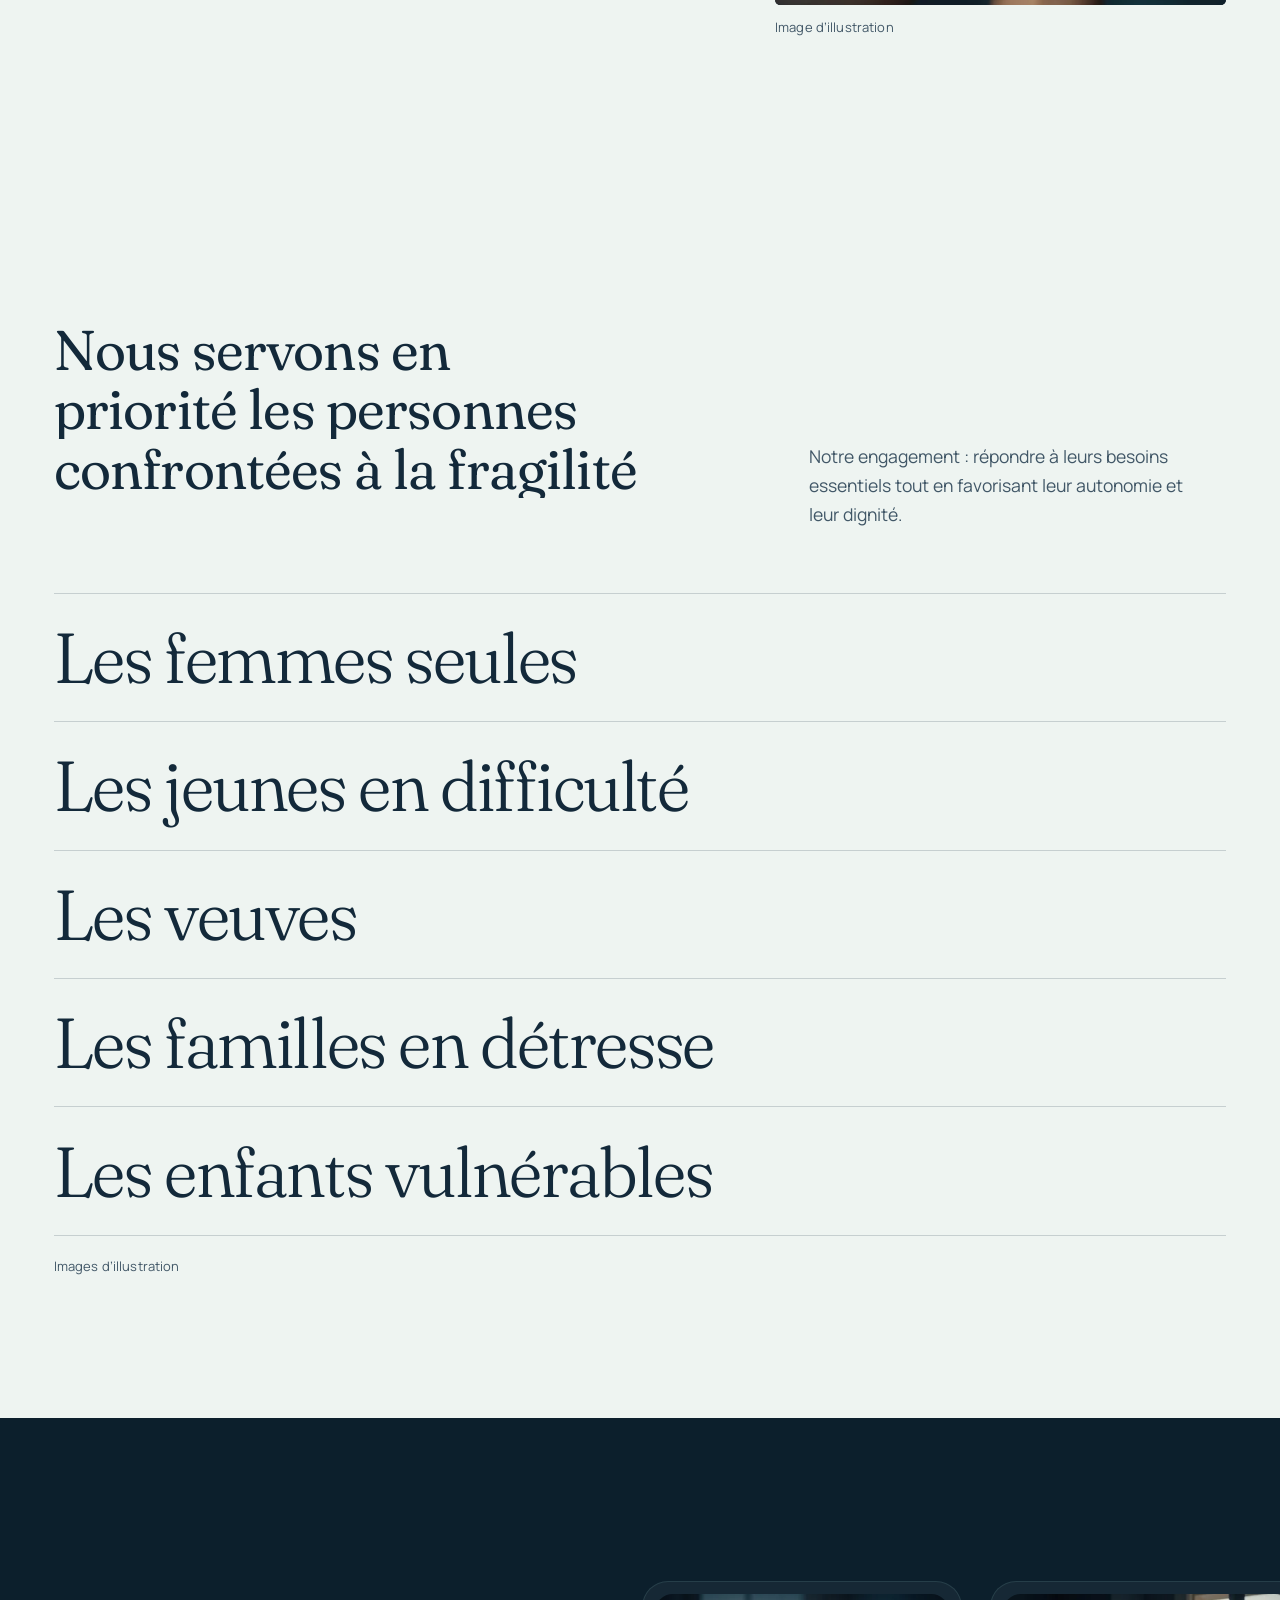
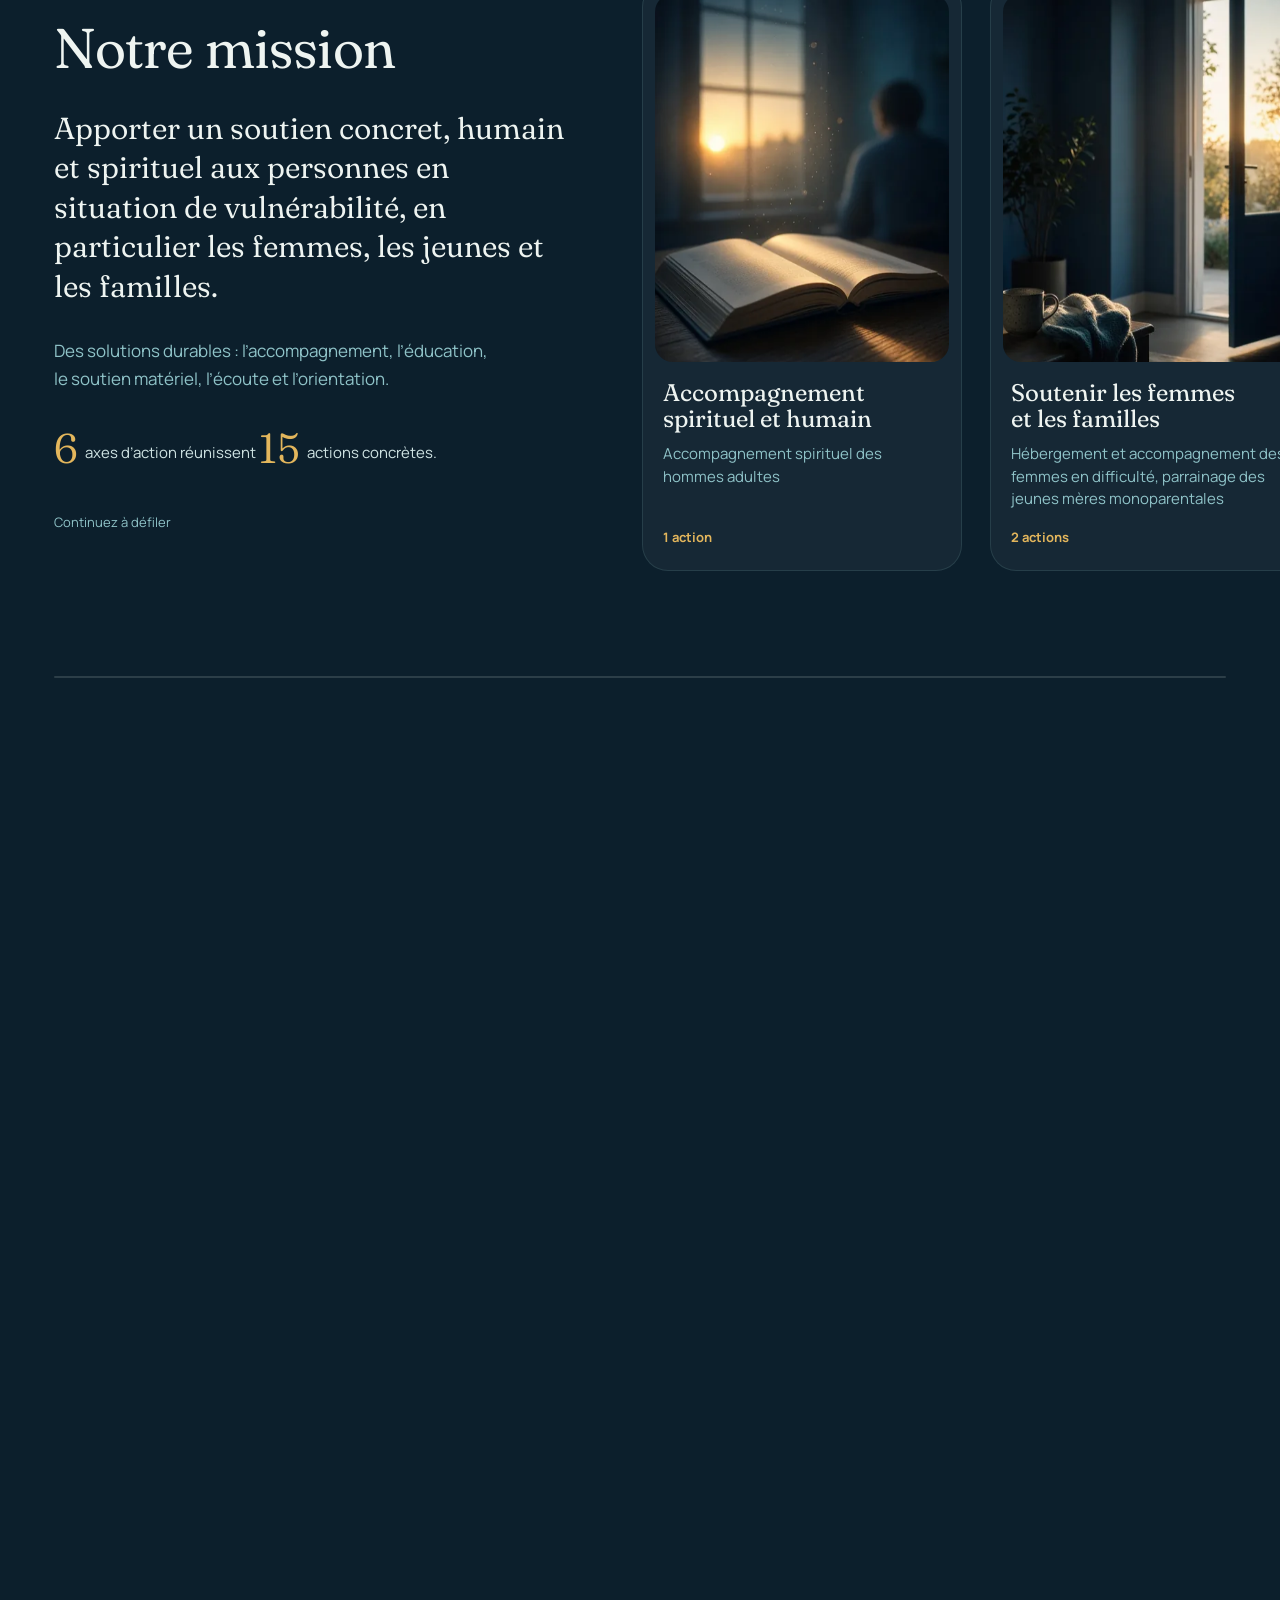
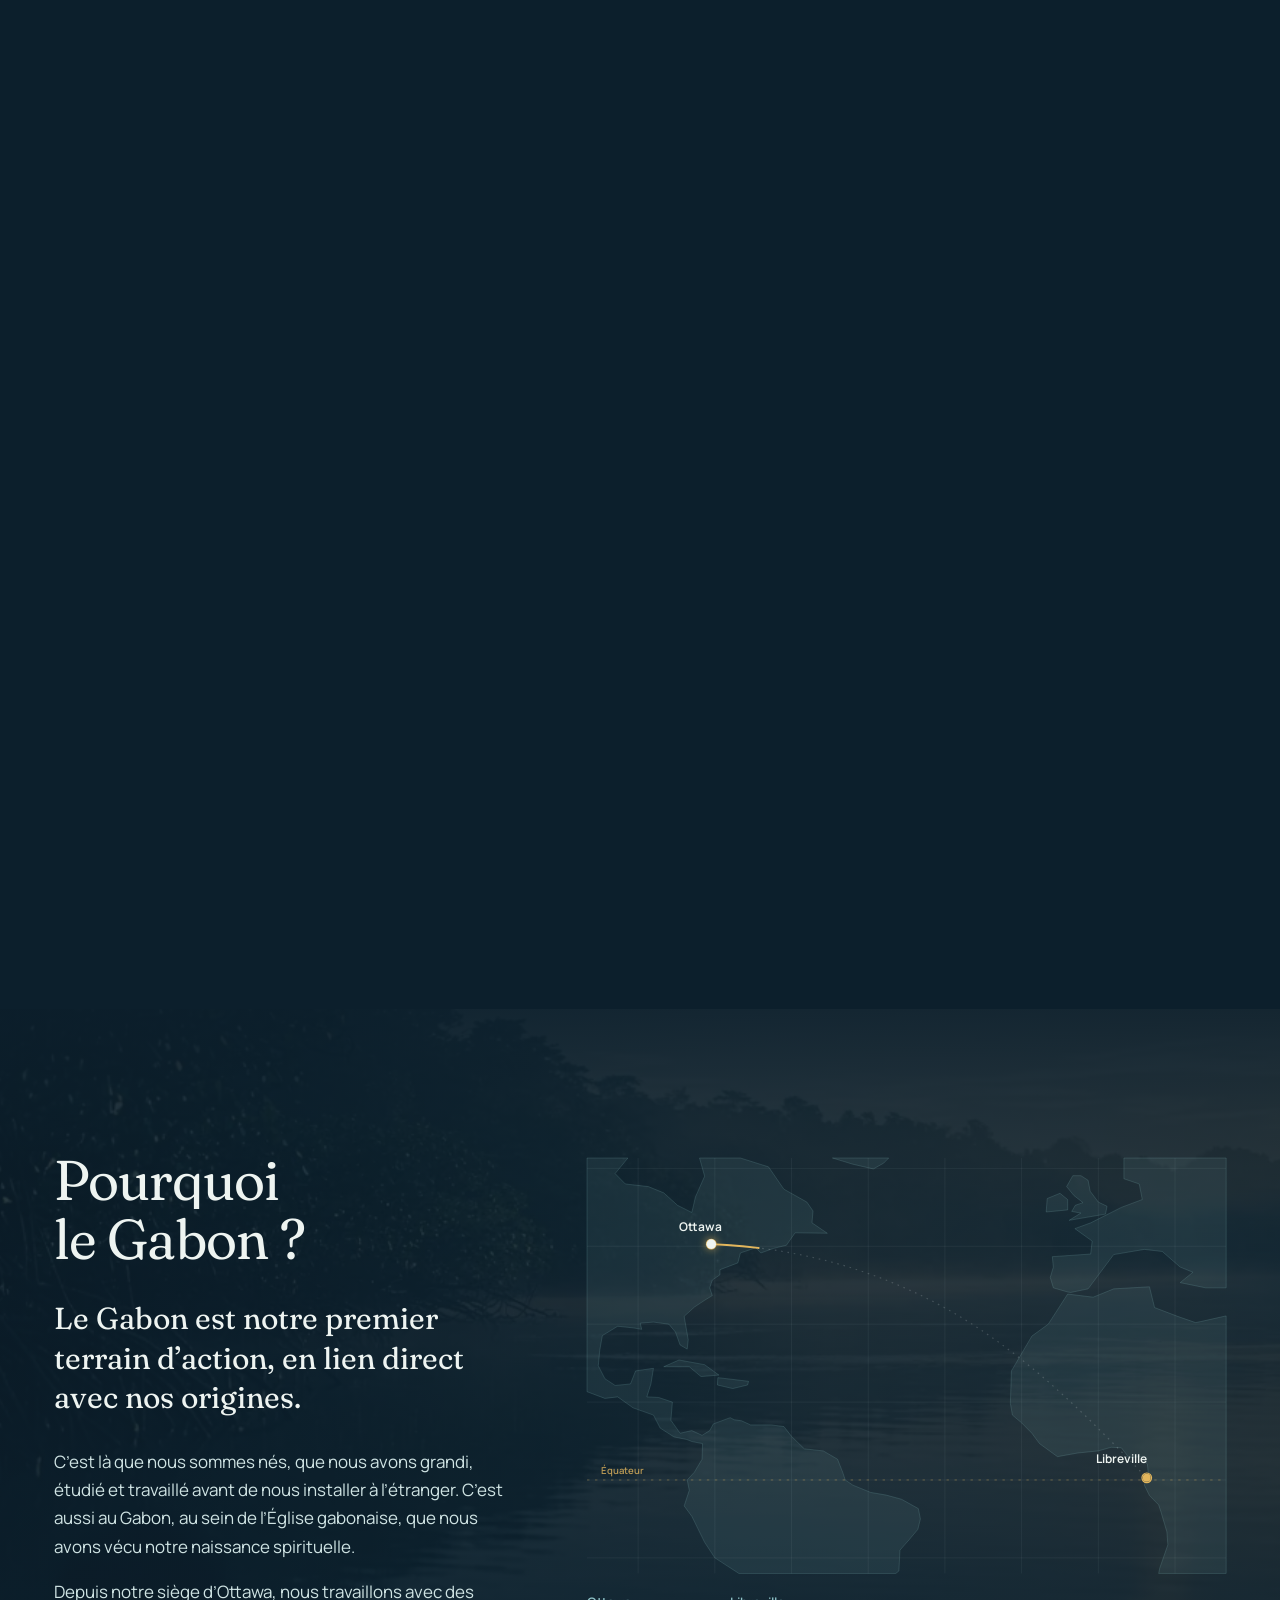
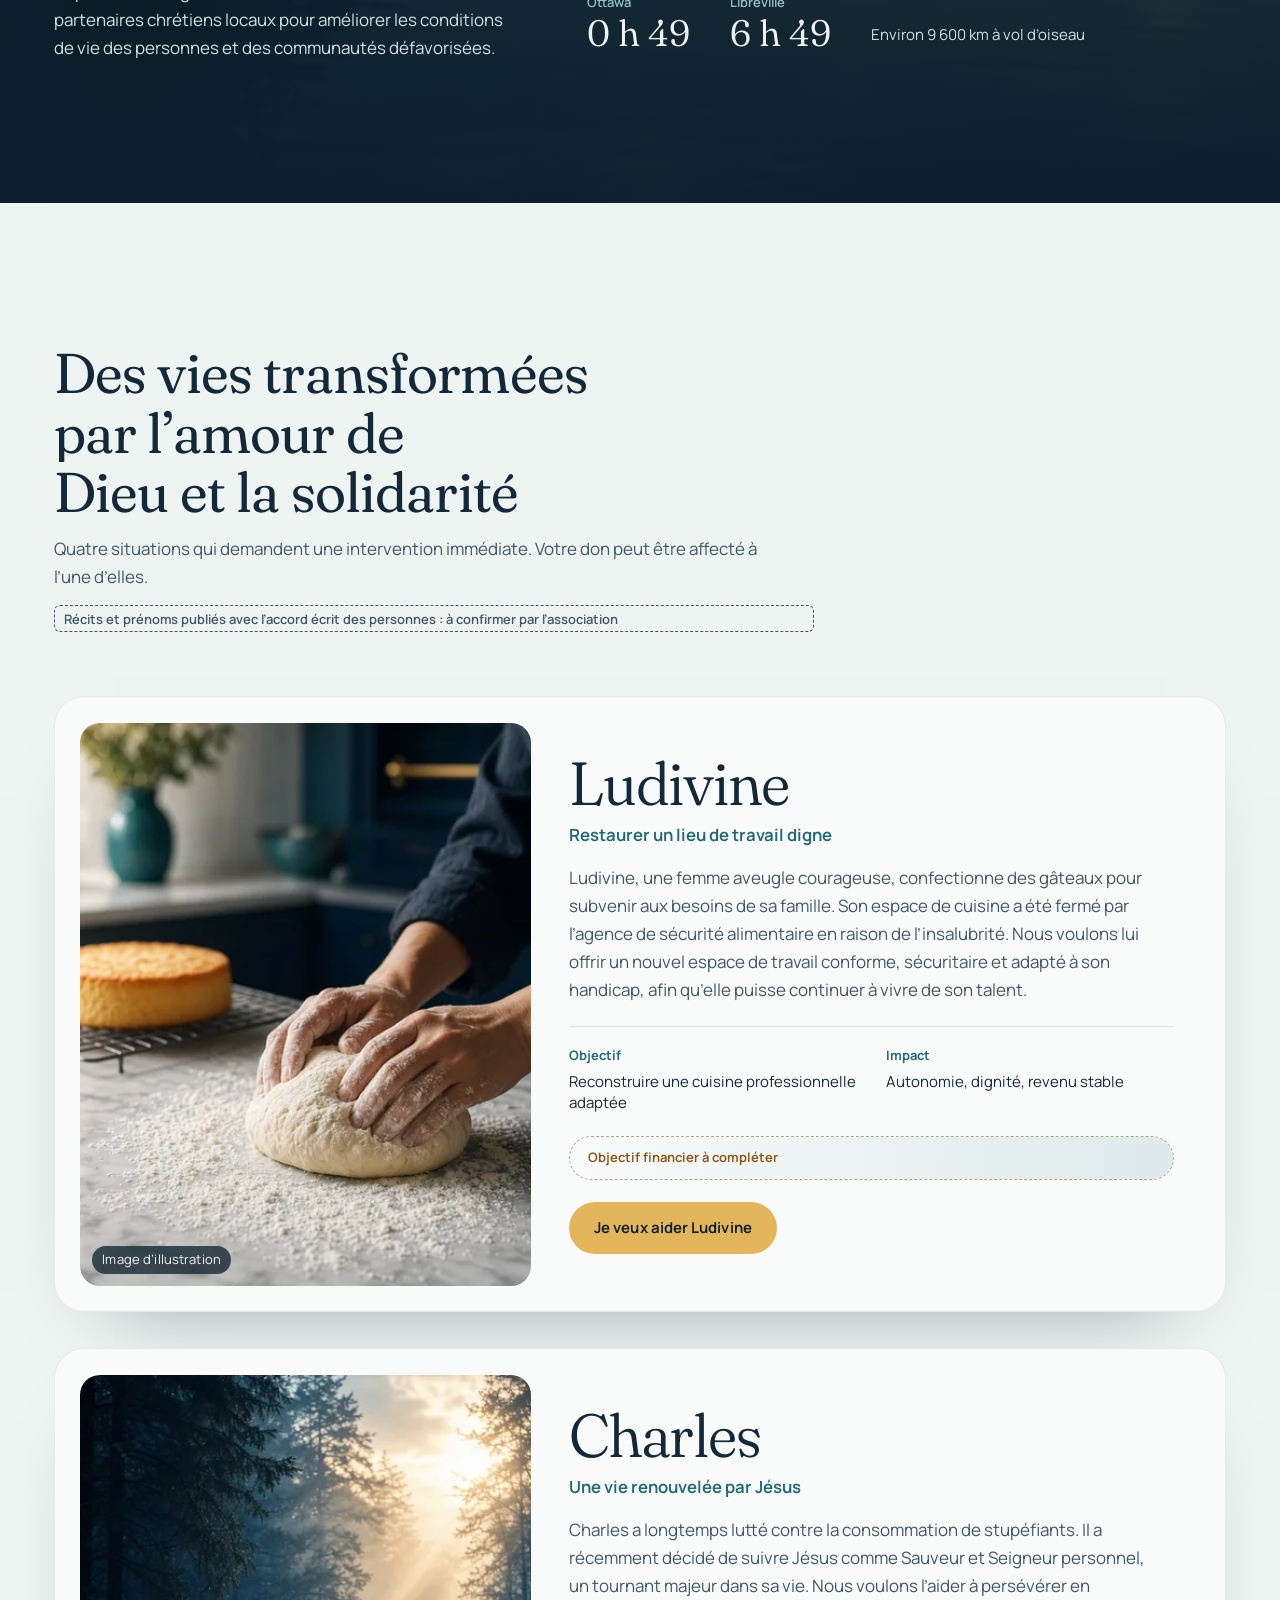
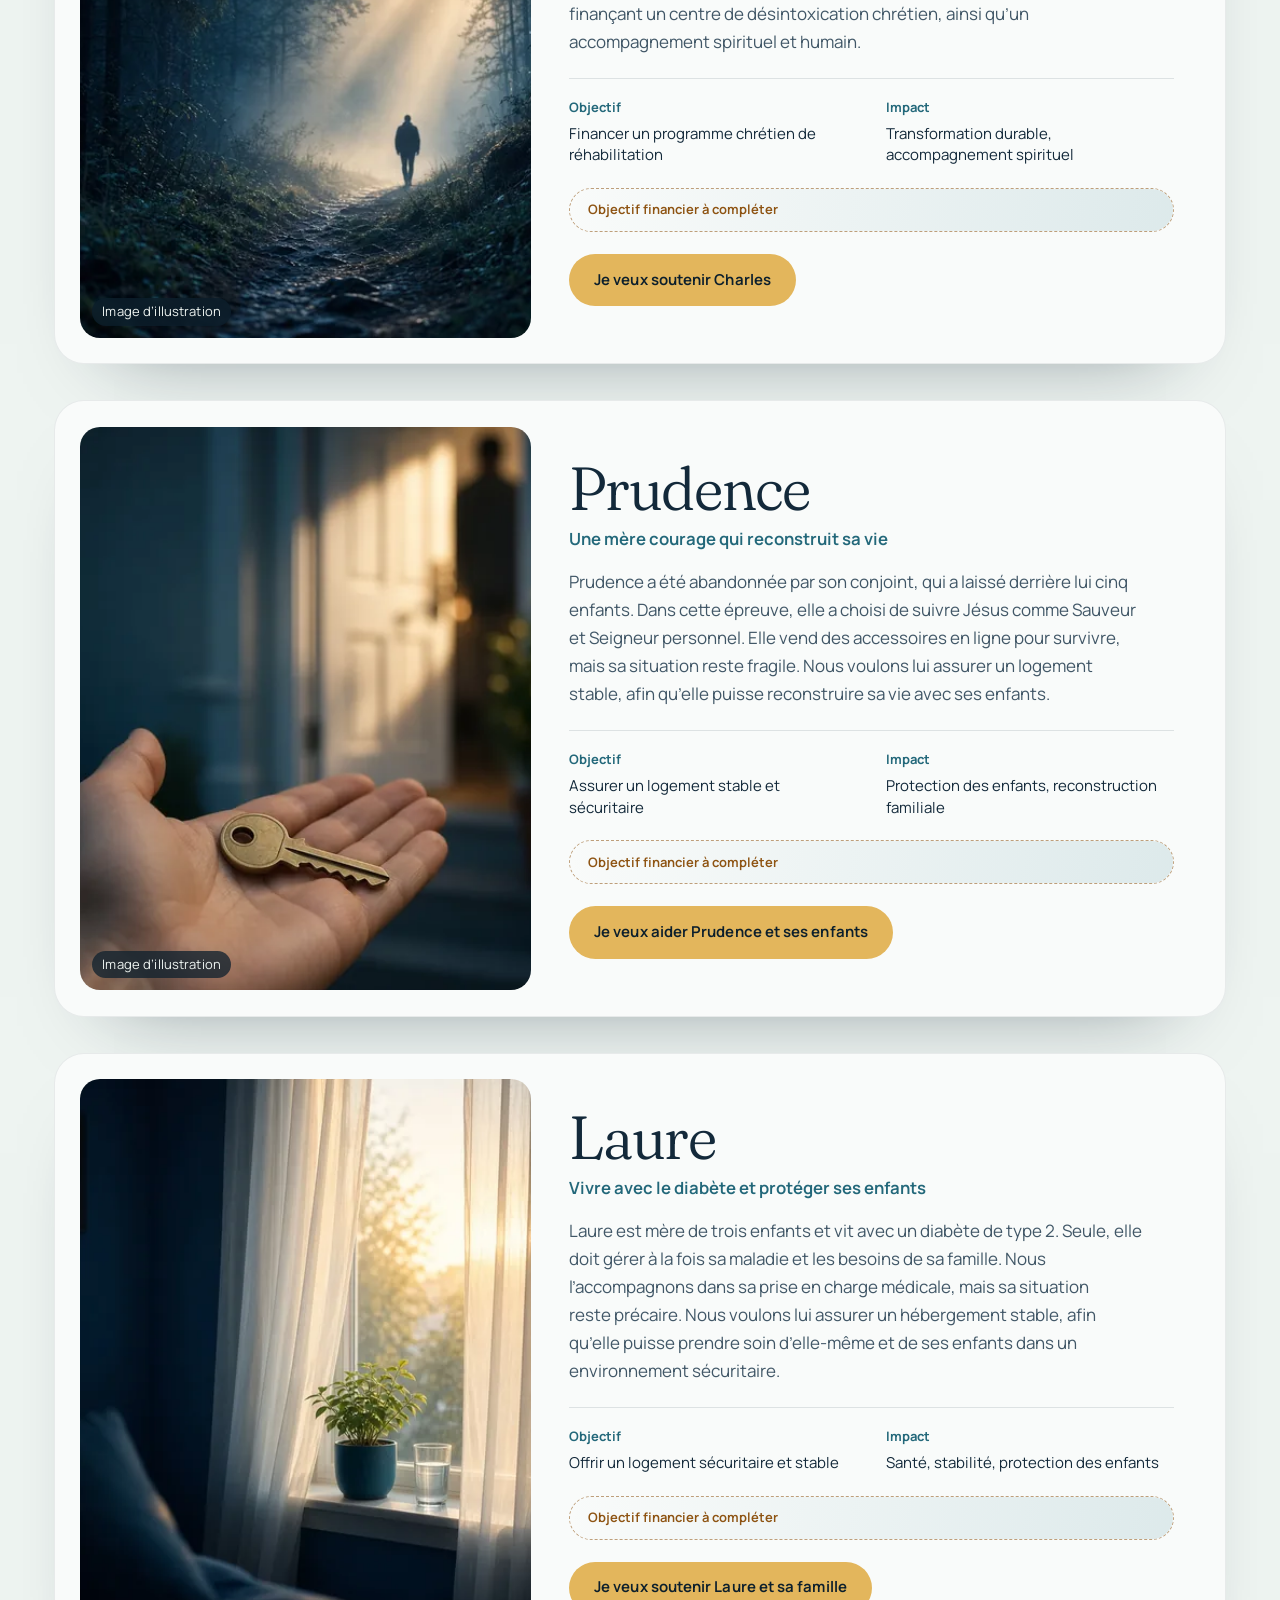
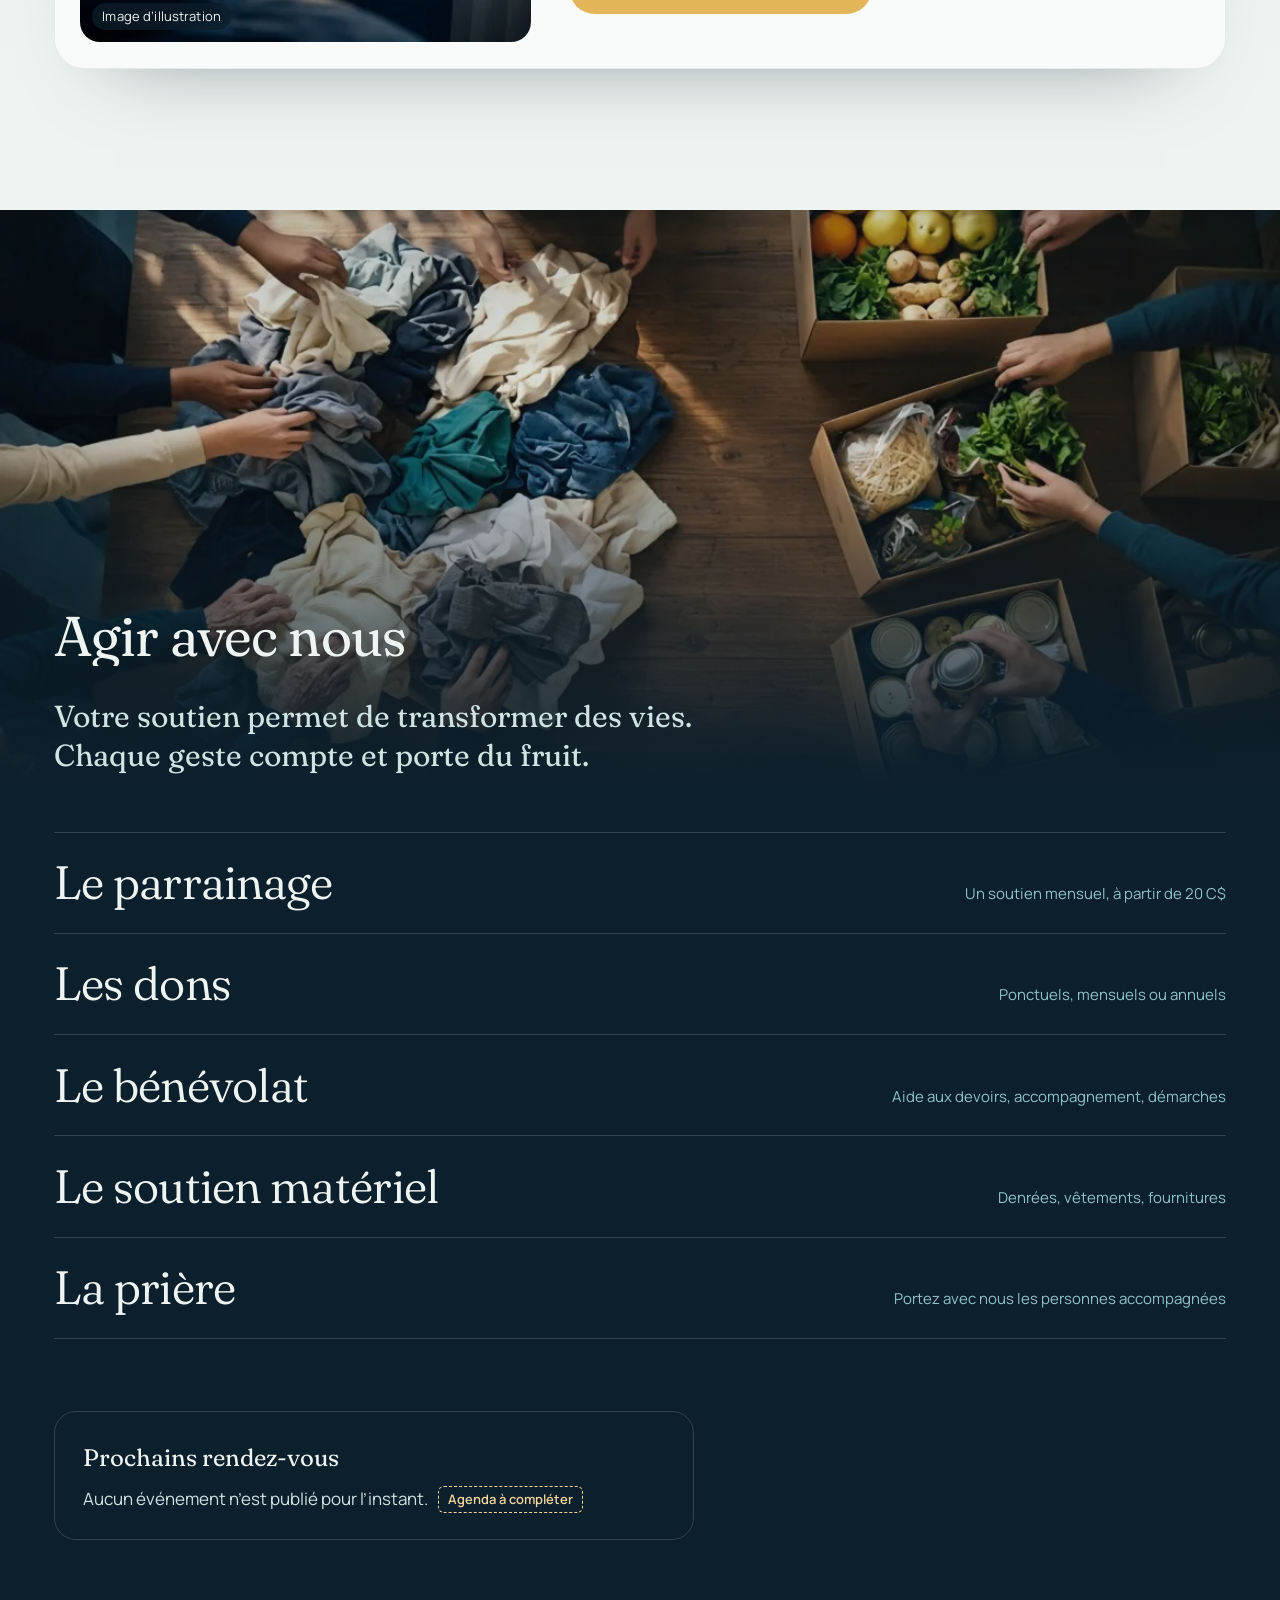
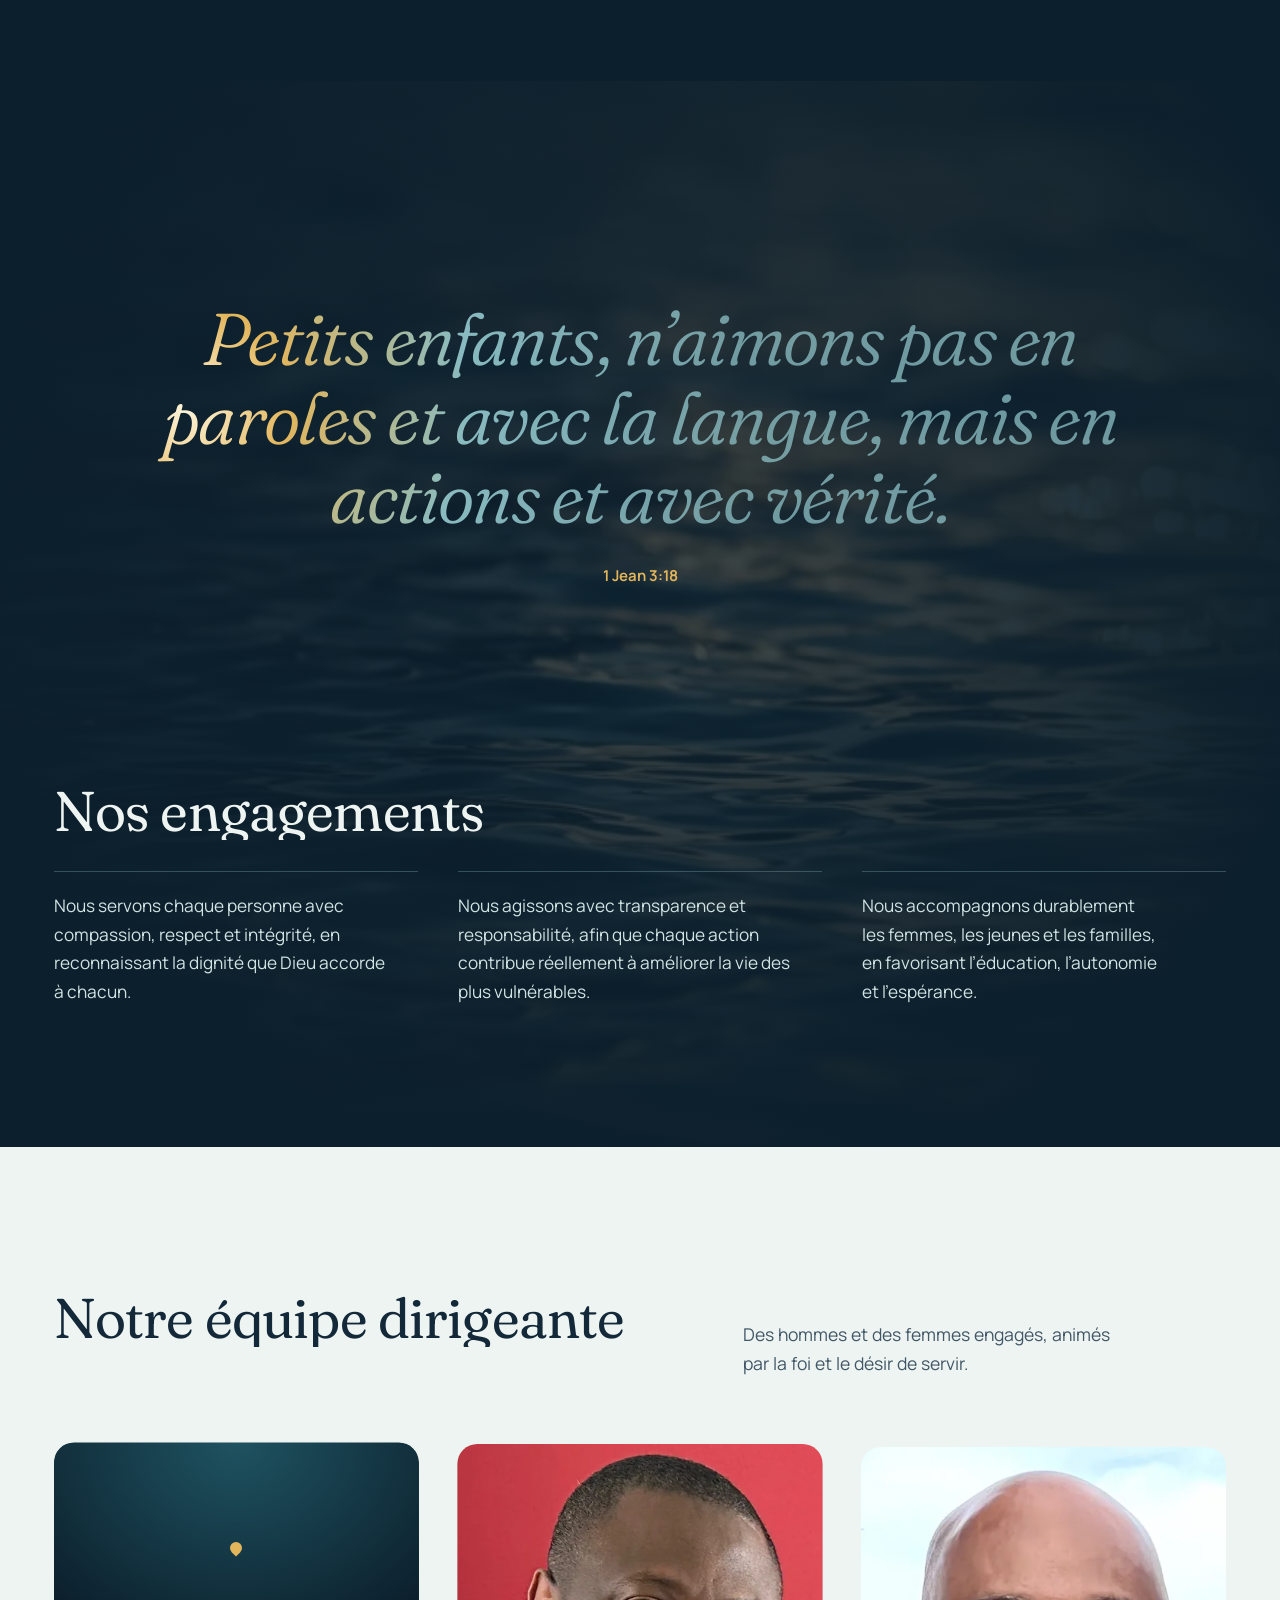
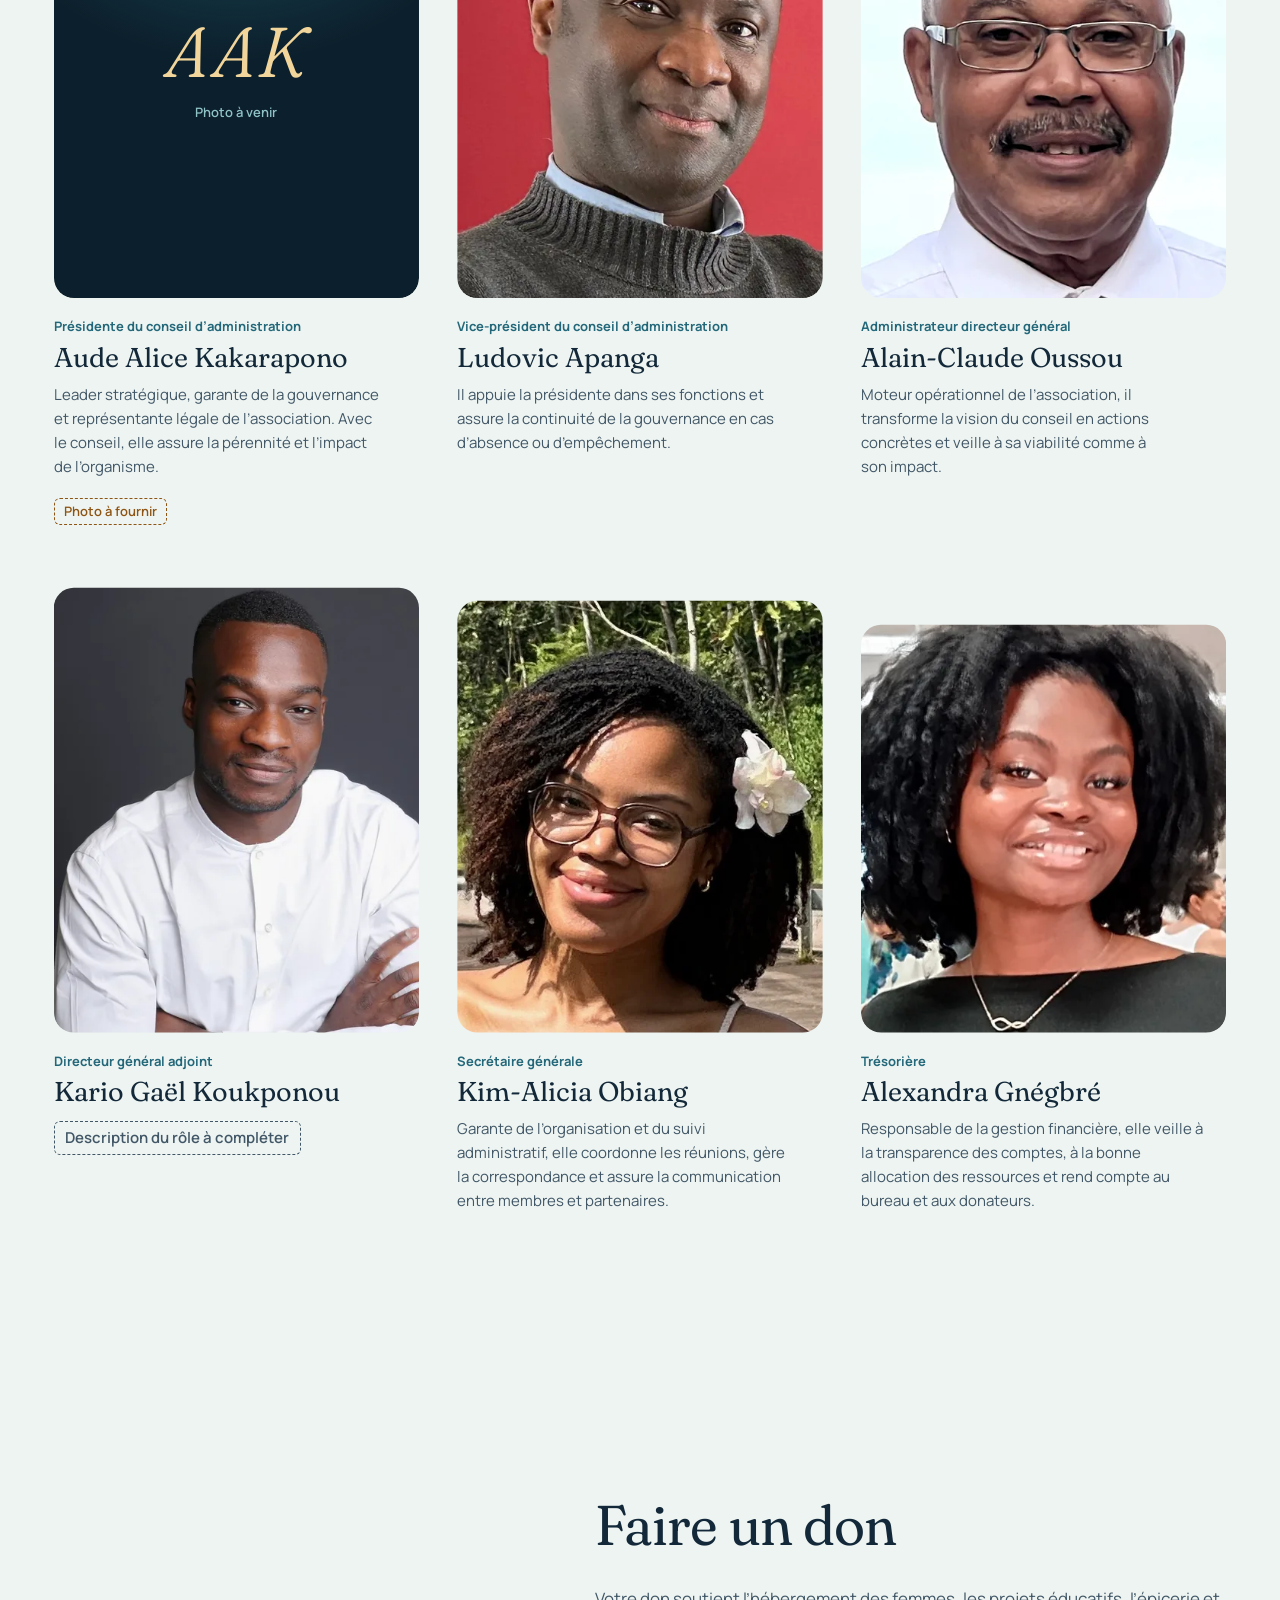
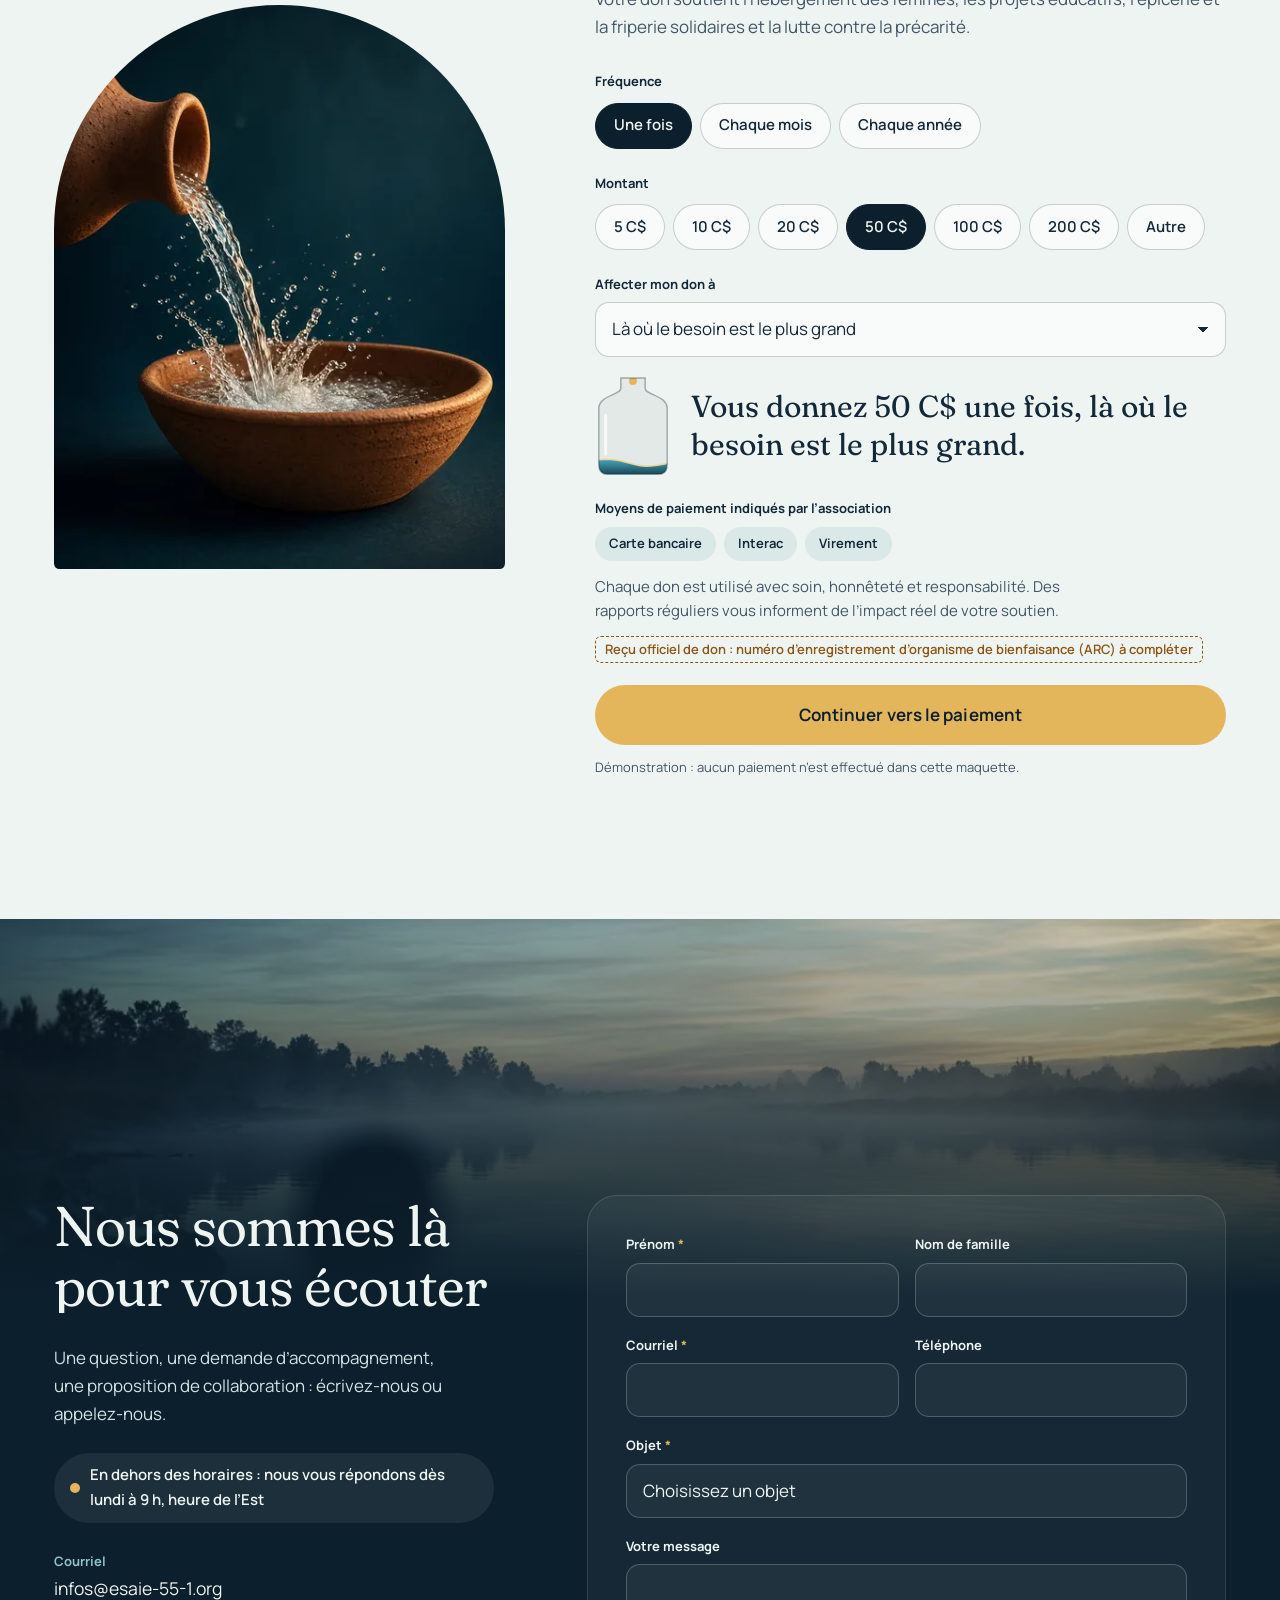
==== commit 9ec85614: "Mise en ligne : noindex, cache et versions Co-Authored-By: Claude Opus 5.5 <noreply@anthropic.com>" ====
--- a/index.html
+++ b/index.html
@@ -24,7 +24,7 @@
 <script type="application/ld+json">{"@context": "https://schema.org", "@type": "NGO", "name": "Association Ésaïe 55:1", "alternateName": "Ésaïe 55-1", "url": "https://esaie-55-1-maquette.vercel.app/", "logo": "https://esaie-55-1-maquette.vercel.app/assets/img/logo-512.png", "email": "infos@esaie-55-1.org", "description": "Association chrétienne internationale basée à Ottawa et active au Gabon, qui soutient les femmes, les jeunes et les familles en situation de vulnérabilité.", "address": {"@type": "PostalAddress", "streetAddress": "2-97 St Andrew’s Street", "addressLocality": "Ottawa", "addressRegion": "ON", "addressCountry": "CA"}, "areaServed": [{"@type": "Country", "name": "Canada"}, {"@type": "Country", "name": "Gabon"}], "contactPoint": [{"@type": "ContactPoint", "telephone": "+1-418-580-9140", "contactType": "customer support", "areaServed": "CA", "availableLanguage": "French"}, {"@type": "ContactPoint", "telephone": "+241-76-29-57-80", "contactType": "customer support", "areaServed": "GA", "availableLanguage": "French"}]}</script>
 <link rel="preload" href="assets/fonts/fraunces.woff2" as="font" type="font/woff2" crossorigin>
 <link rel="preload" href="assets/fonts/manrope.woff2" as="font" type="font/woff2" crossorigin>
-<link rel="stylesheet" href="assets/css/main.css">
+<link rel="stylesheet" href="assets/css/main.css?v=20261028">
 <meta name="robots" content="noindex, nofollow">
 <script>!function(d){var c,v,u;try{c=localStorage.getItem("esaie-calme")}catch(e){}try{u=sessionStorage.getItem("esaie-intro")}catch(e){}try{v=sessionStorage.getItem("esaie-vague");sessionStorage.removeItem("esaie-vague")}catch(e){}var r=window.matchMedia&&matchMedia("(prefers-reduced-motion: reduce)").matches;var calme=c==null?r:c==="1";var k=d.className.replace("no-js","js");if(calme)k+=" calme";else if(v)k+=" vague-arrivee";else if(d.hasAttribute("data-intro")&&!u&&!location.hash)k+=" intro";d.className=k}(document.documentElement);</script>
 
@@ -578,10 +578,10 @@
 <script src="assets/js/vendor/ScrollTrigger.min.js" defer></script>
 <script src="assets/js/vendor/SplitText.min.js" defer></script>
 <script src="assets/js/vendor/lenis.min.js" defer></script>
-<script src="assets/js/data.js" defer></script>
-<script src="assets/js/main.js" defer></script>
-
-<script src="assets/js/accueil.js" defer></script>
-<script type="module" src="assets/js/eau.js"></script>
+<script src="assets/js/data.js?v=20261028" defer></script>
+<script src="assets/js/main.js?v=20261028" defer></script>
+
+<script src="assets/js/accueil.js?v=20261028" defer></script>
+<script type="module" src="assets/js/eau.js?v=20261028"></script>
 </body>
 </html>
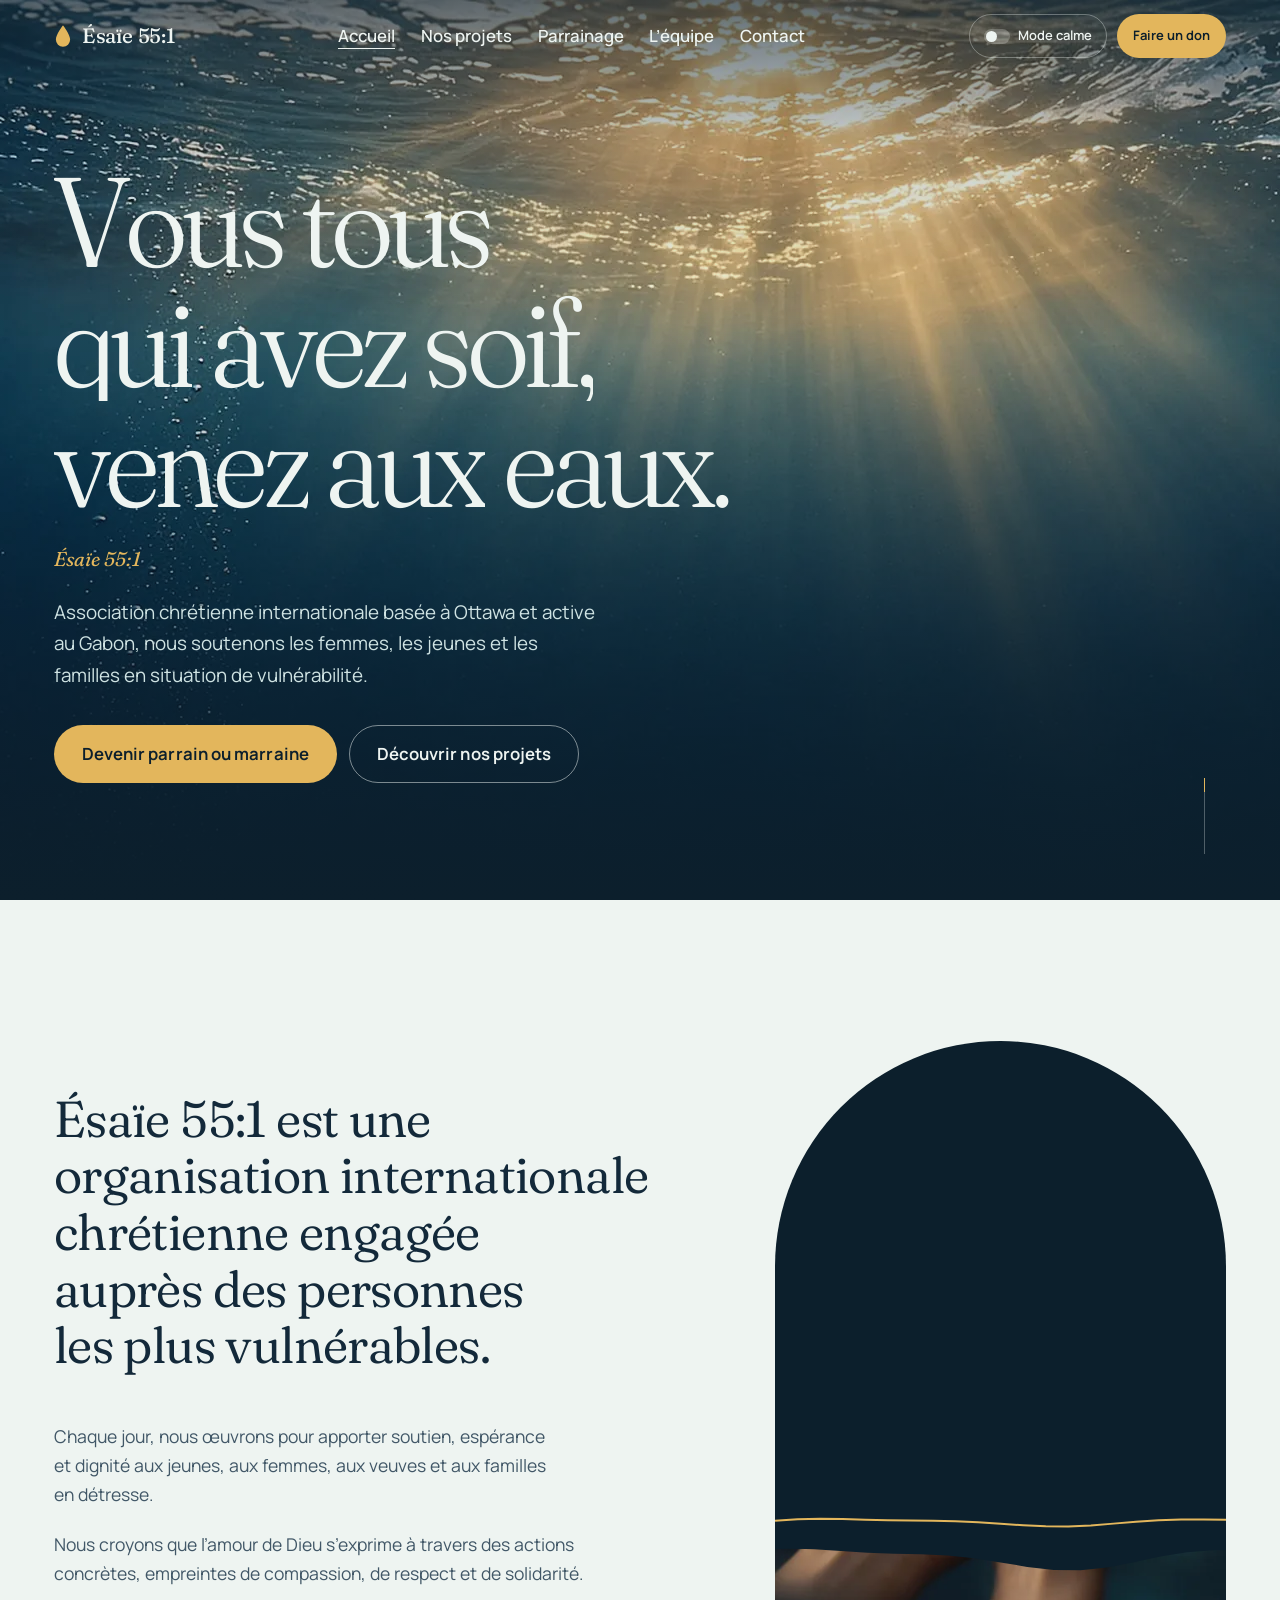
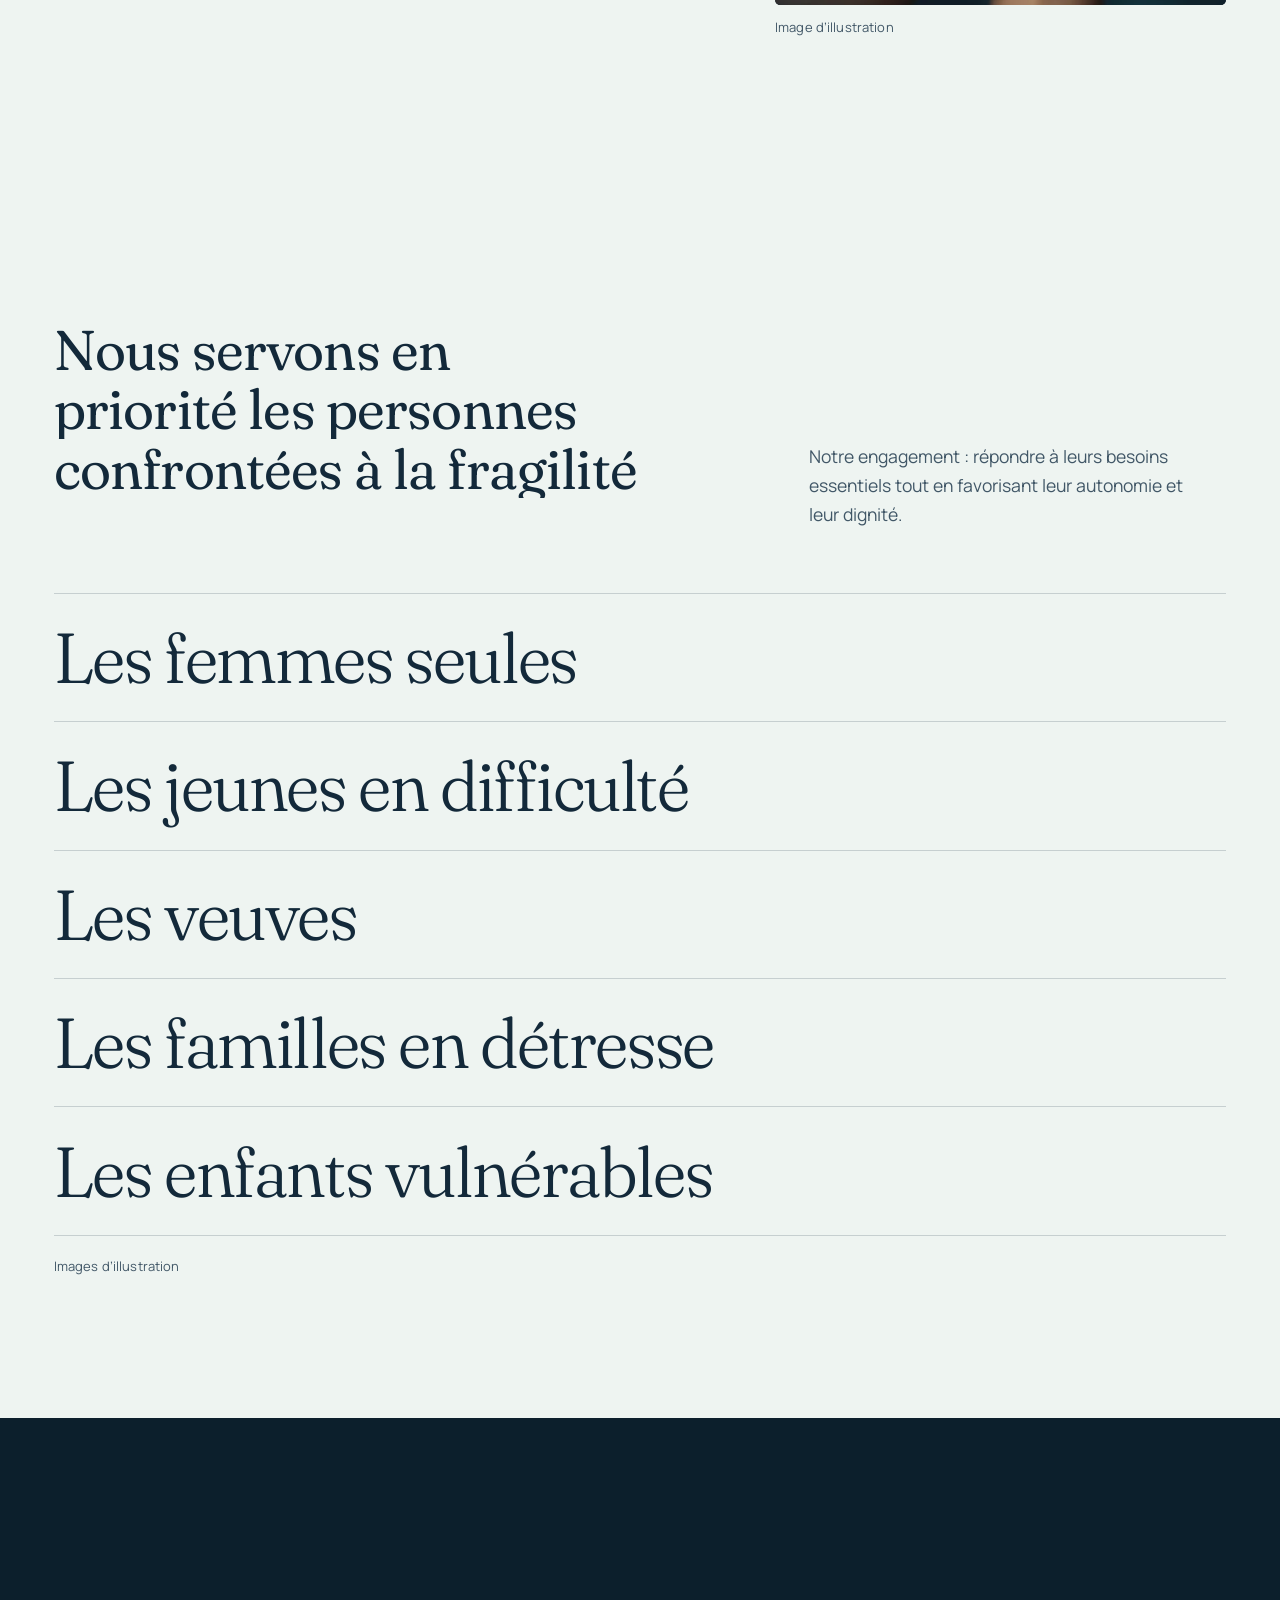
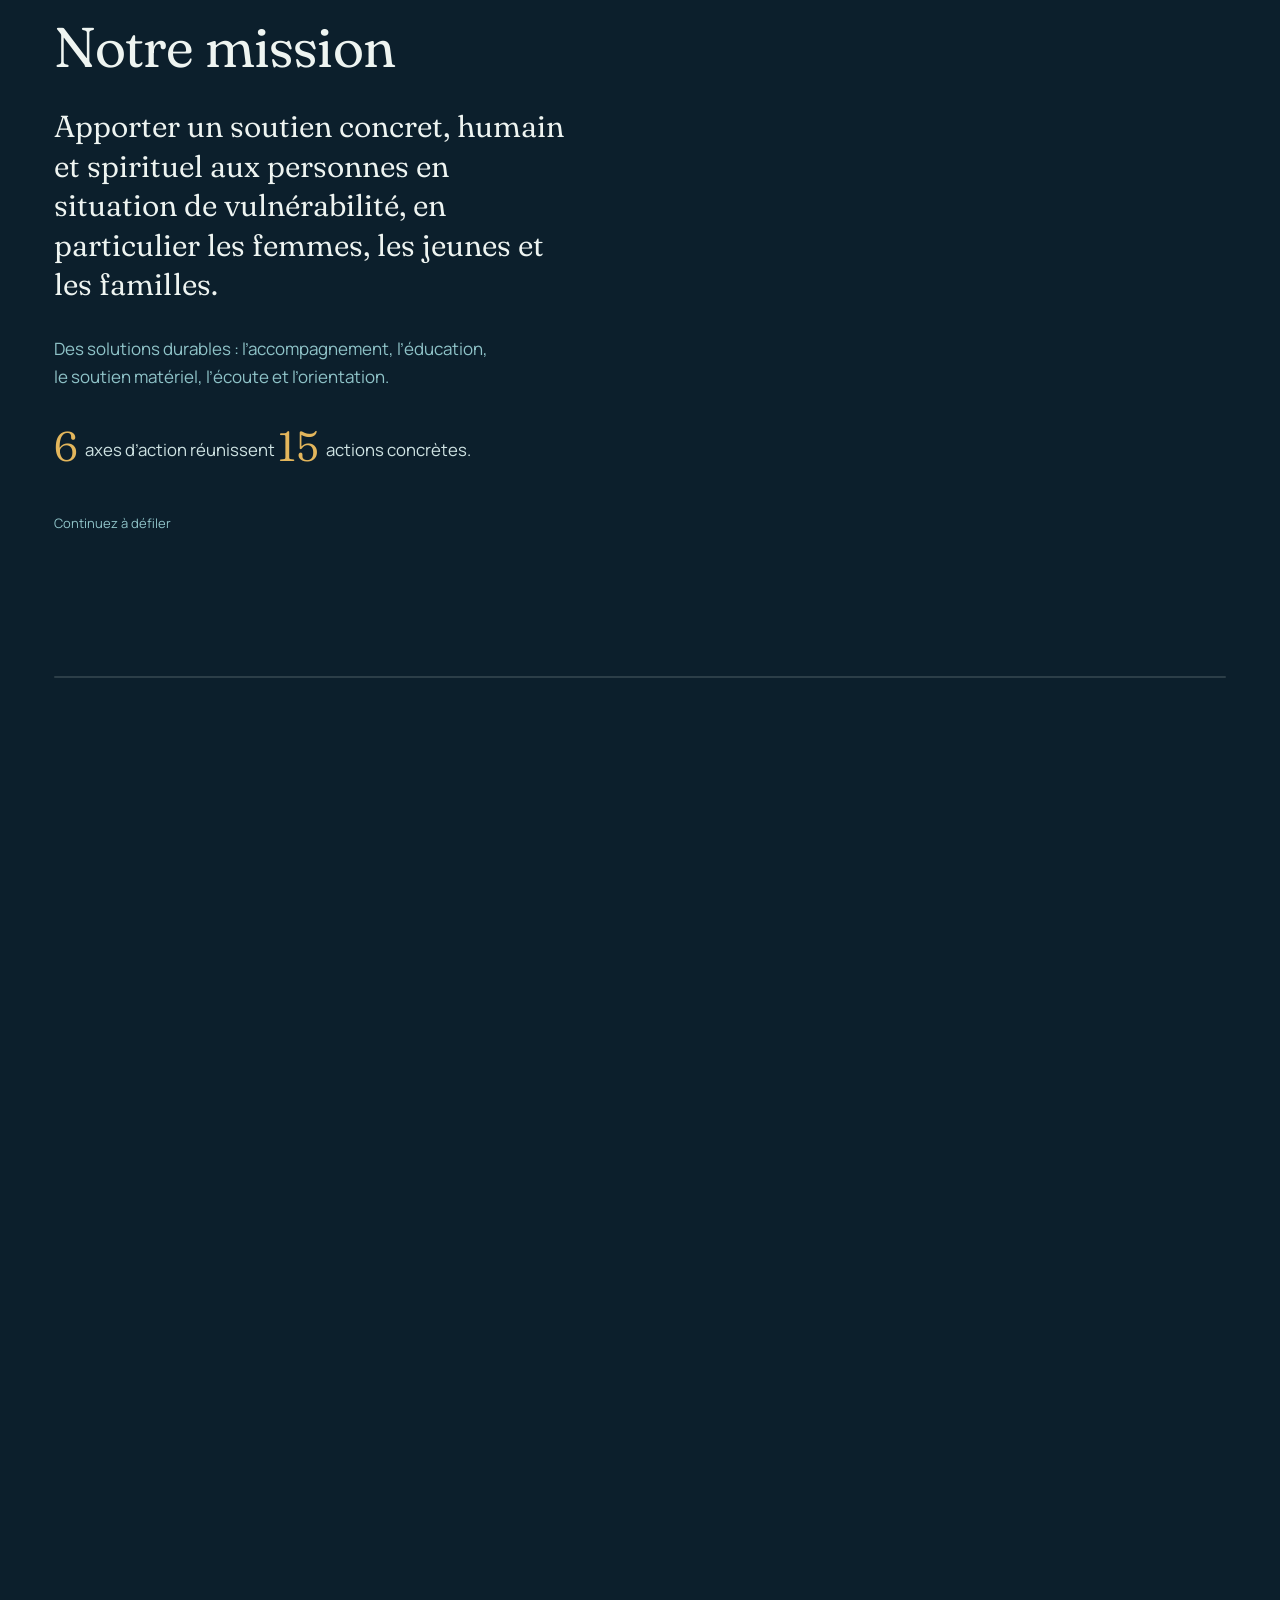
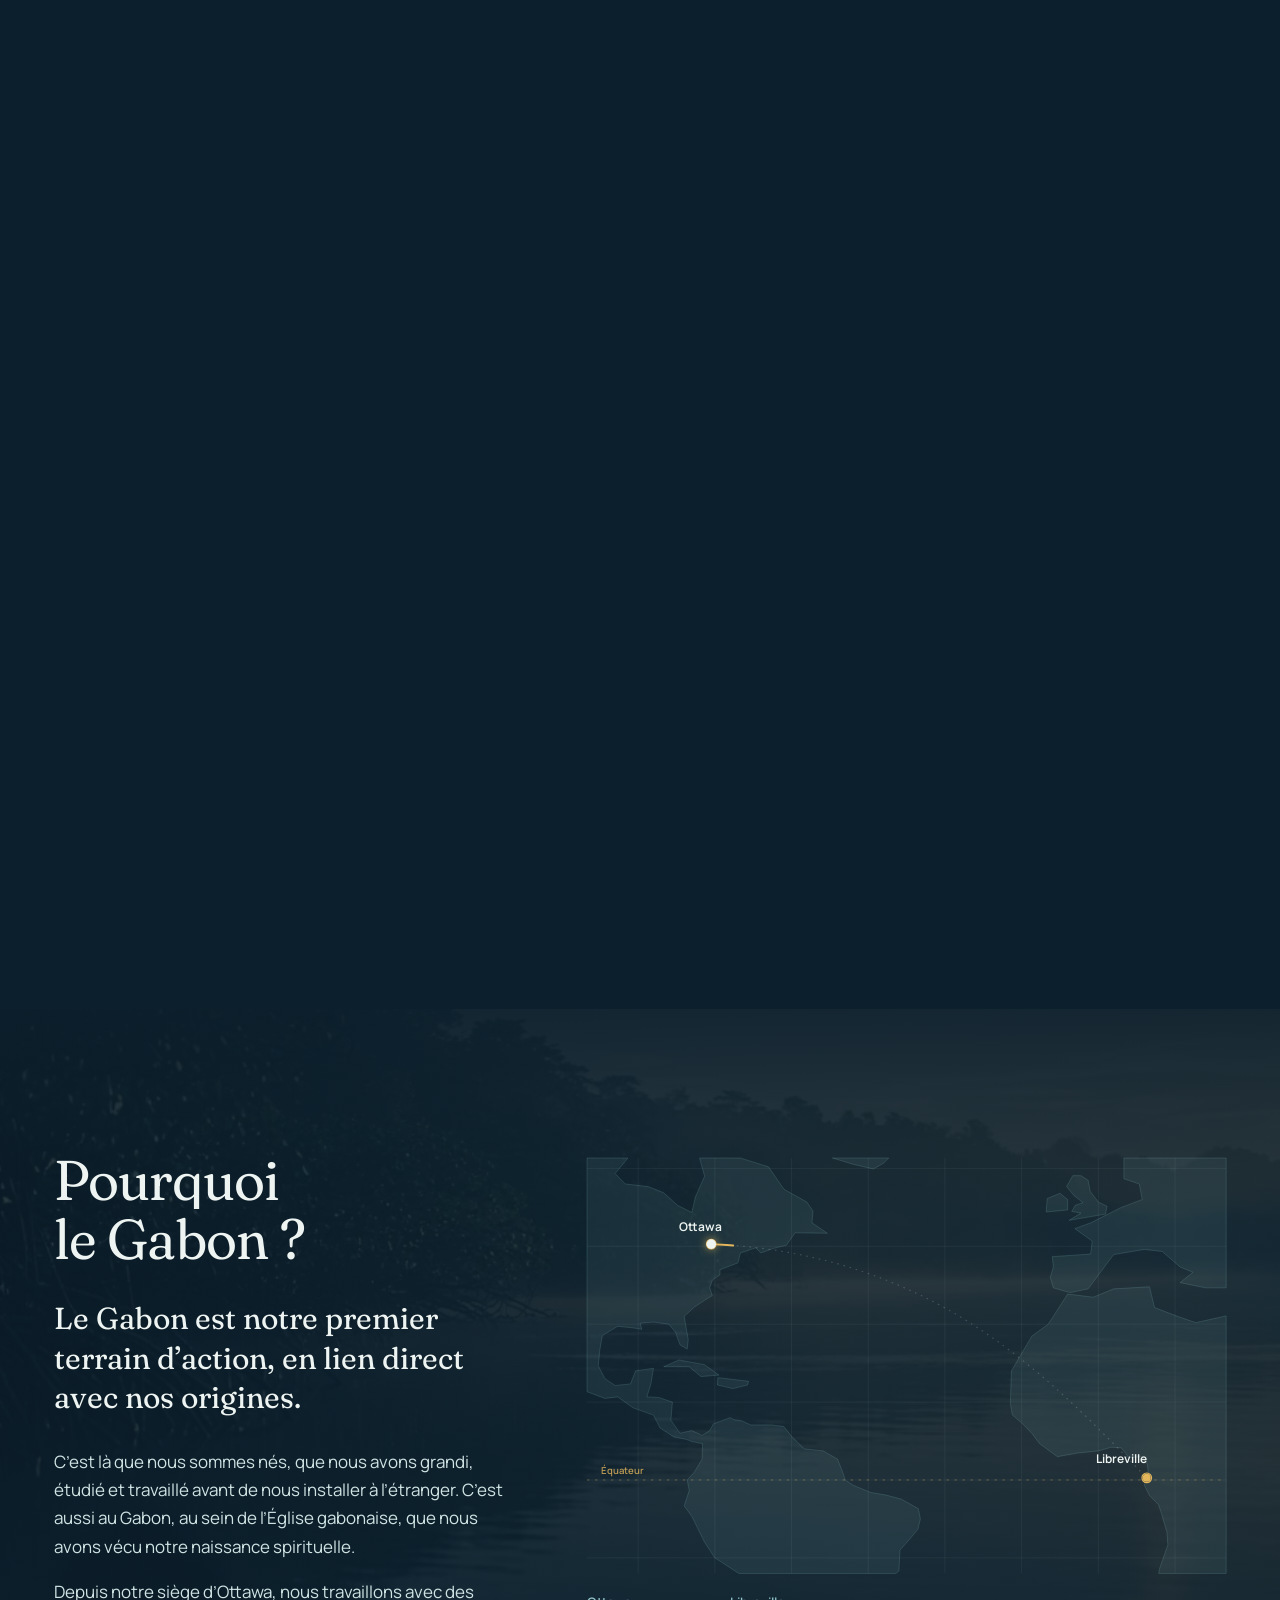
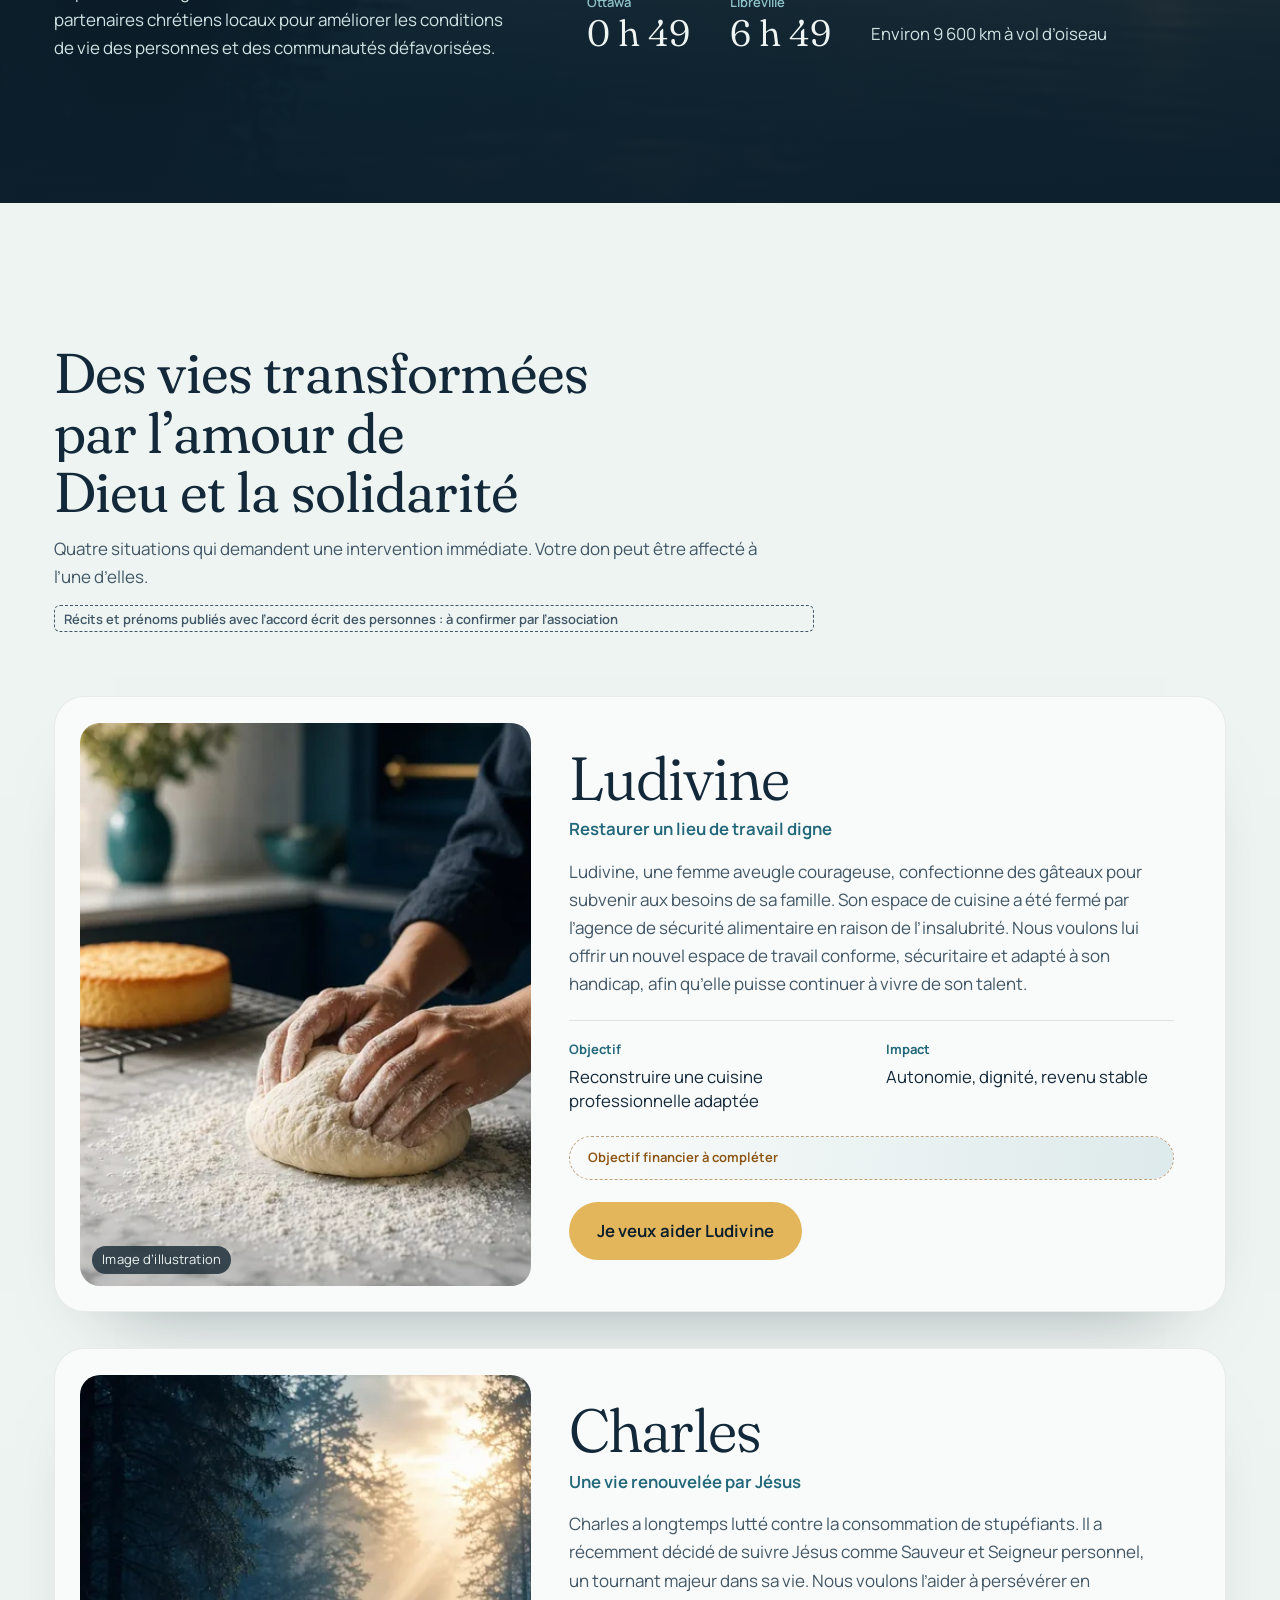
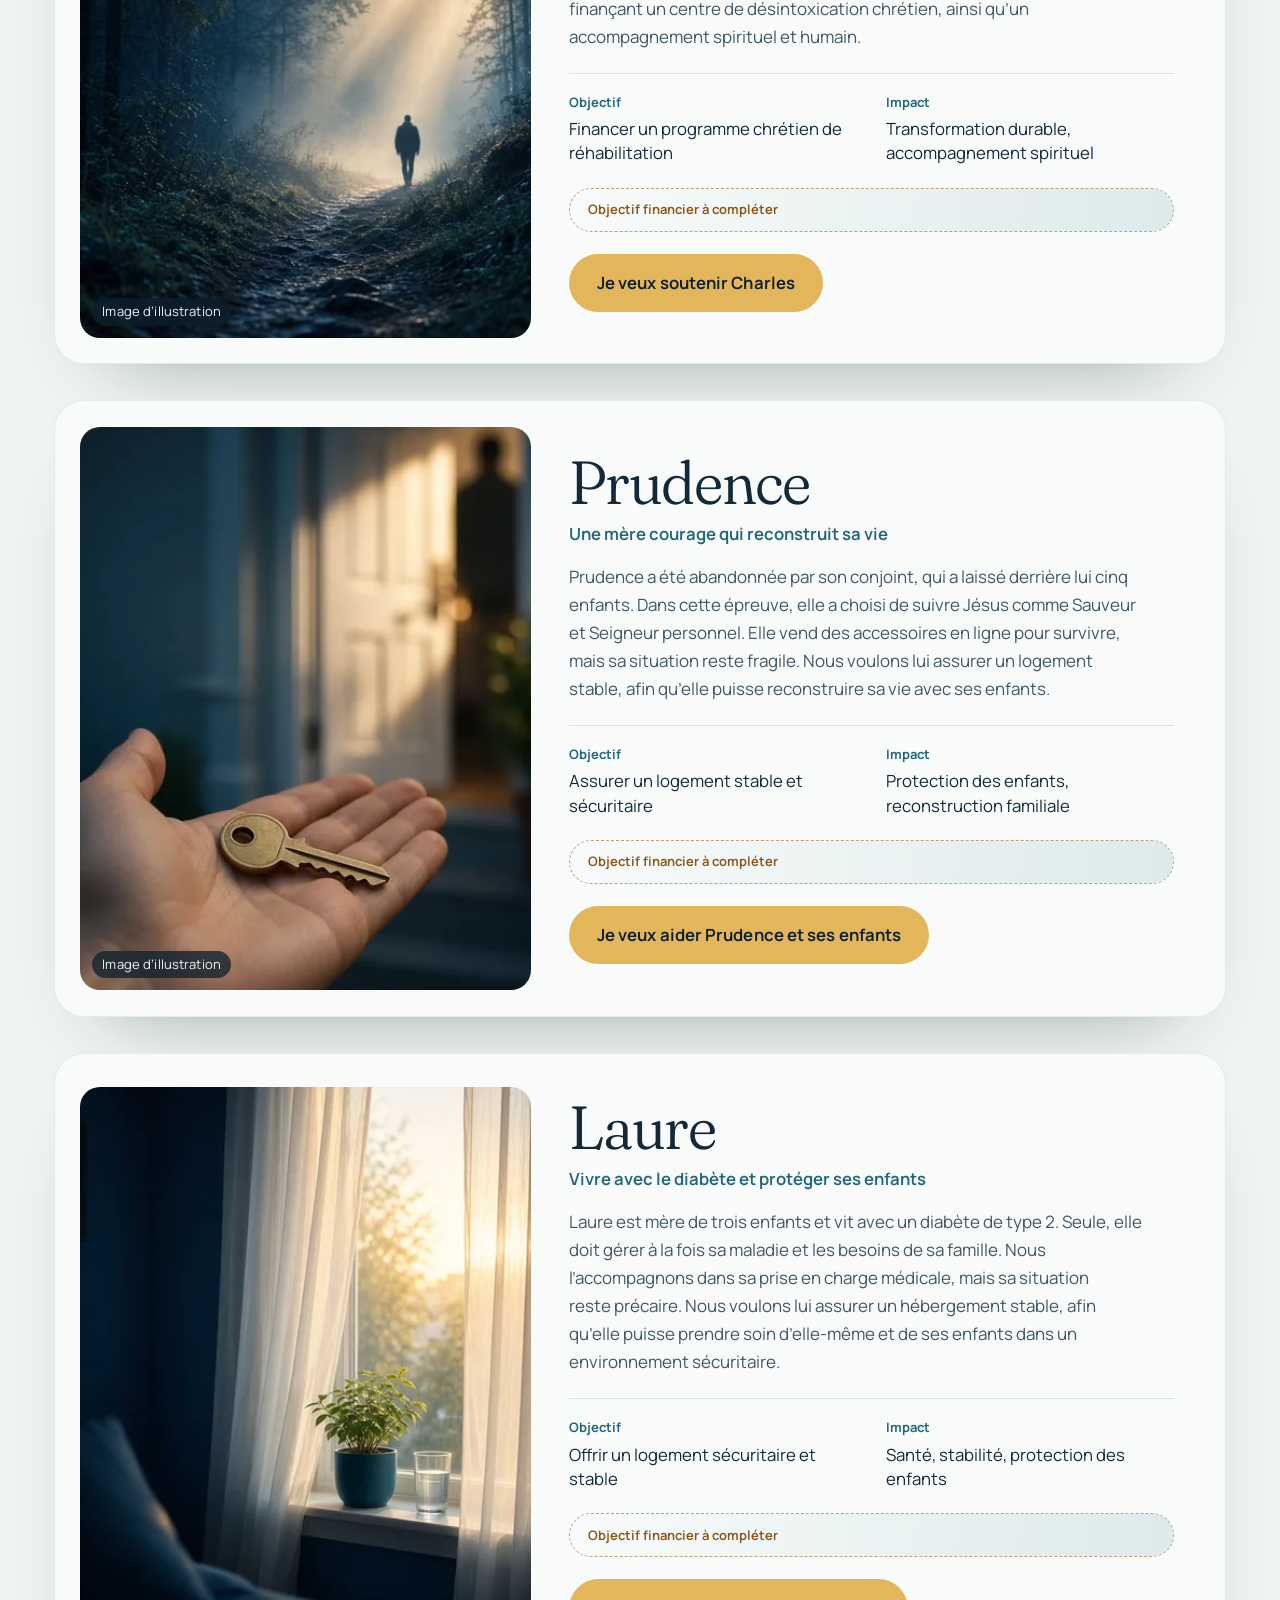
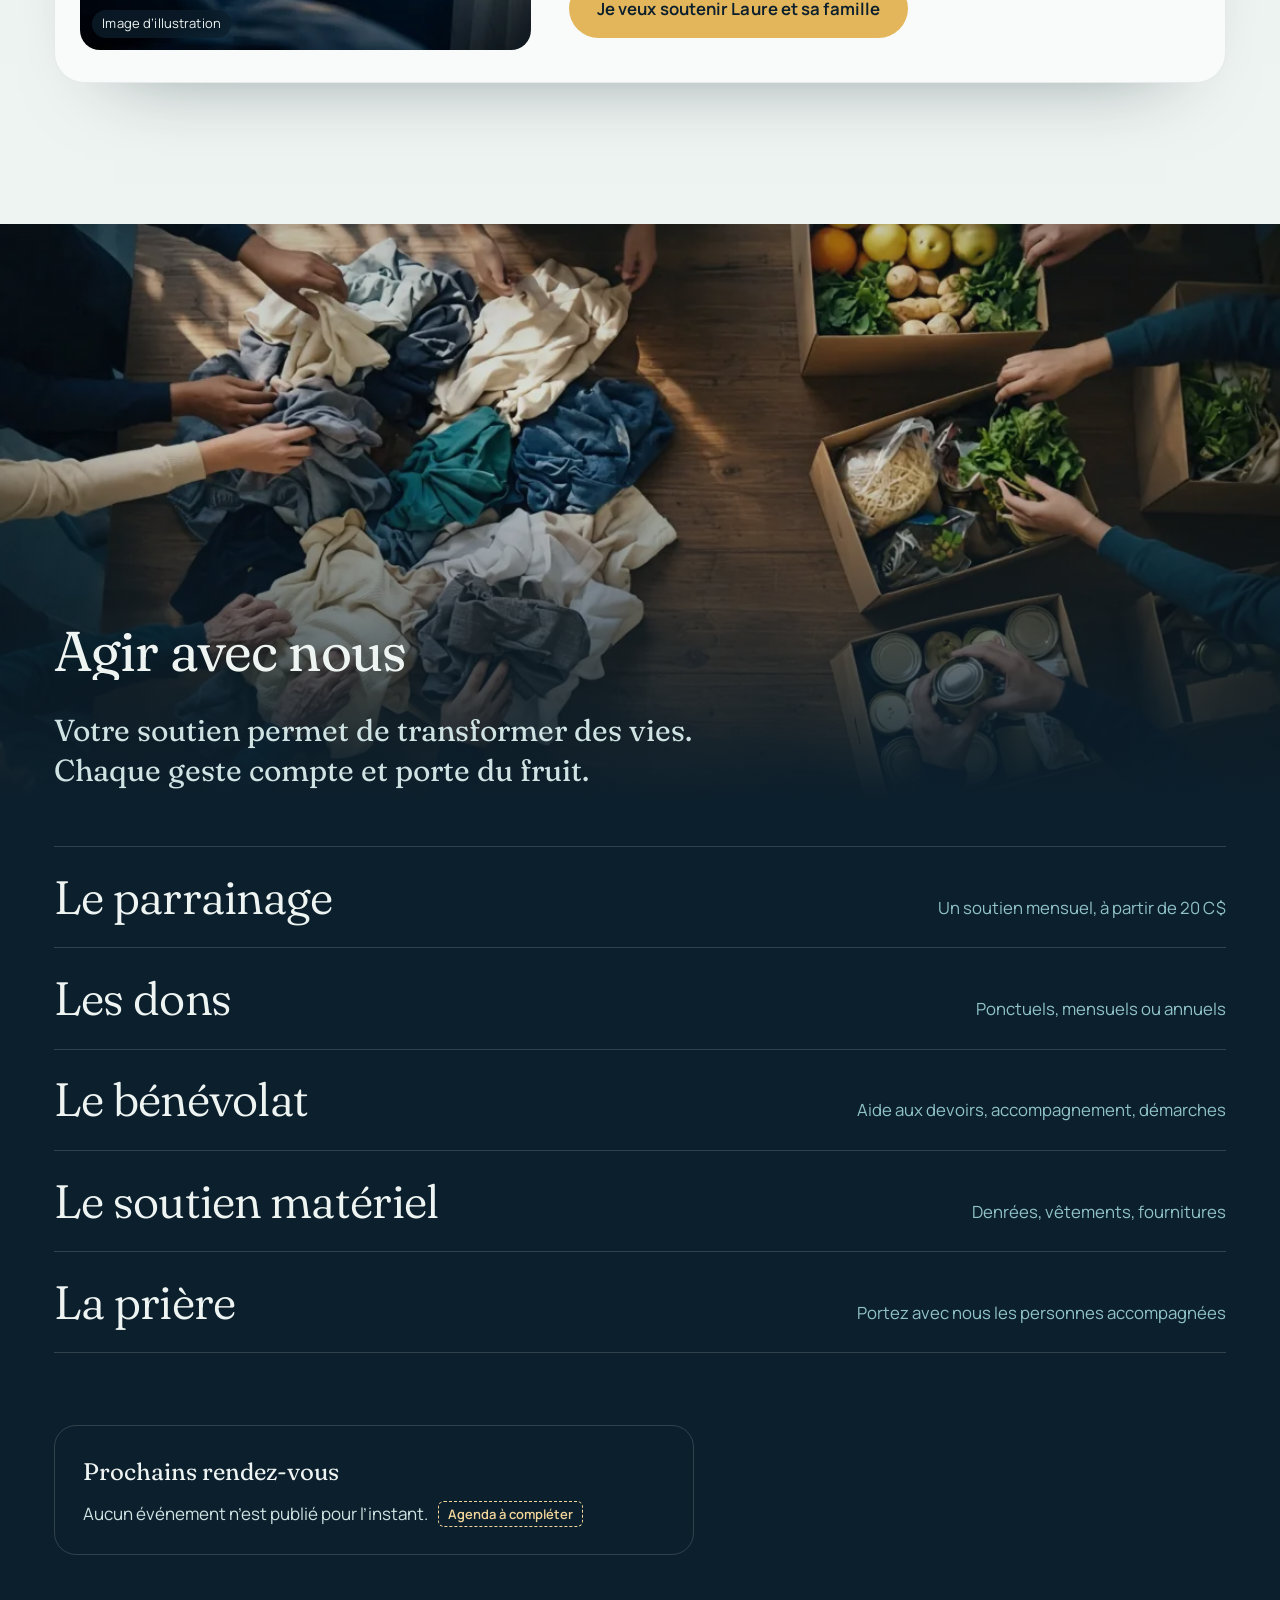
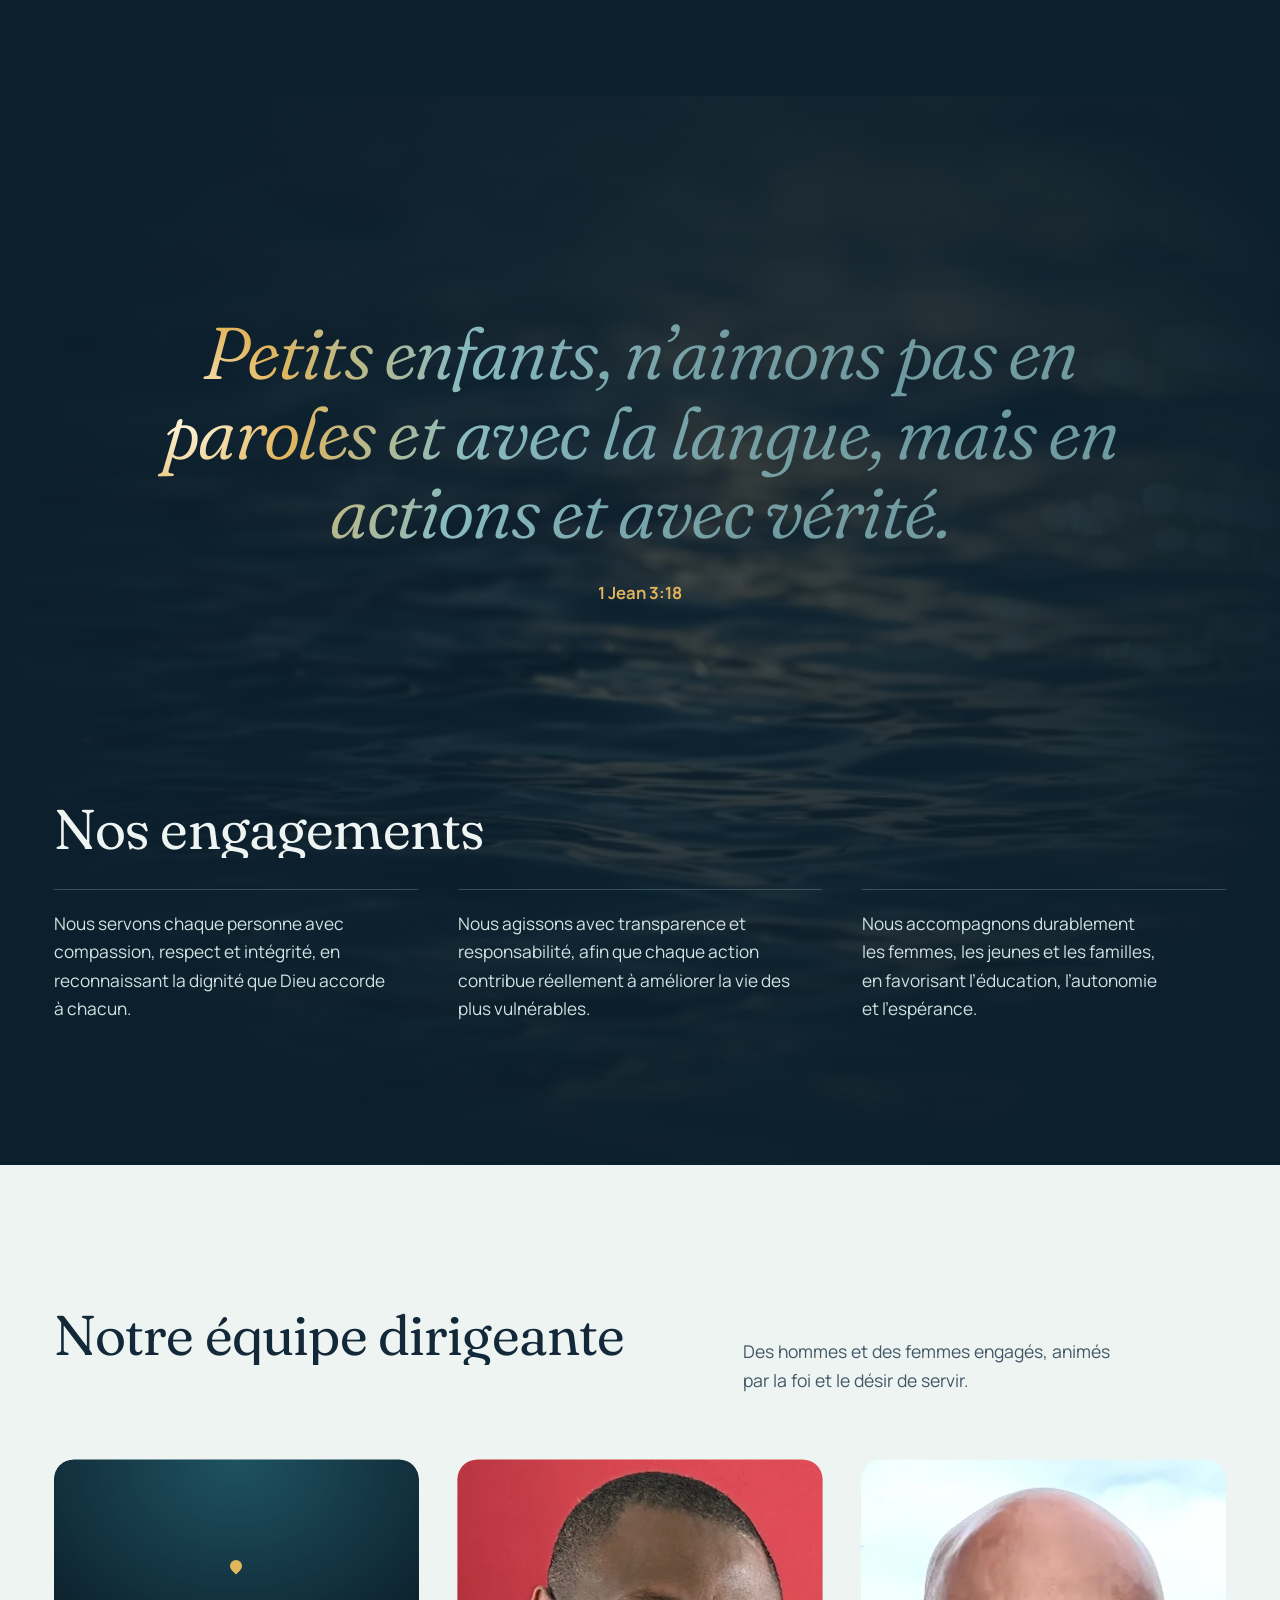
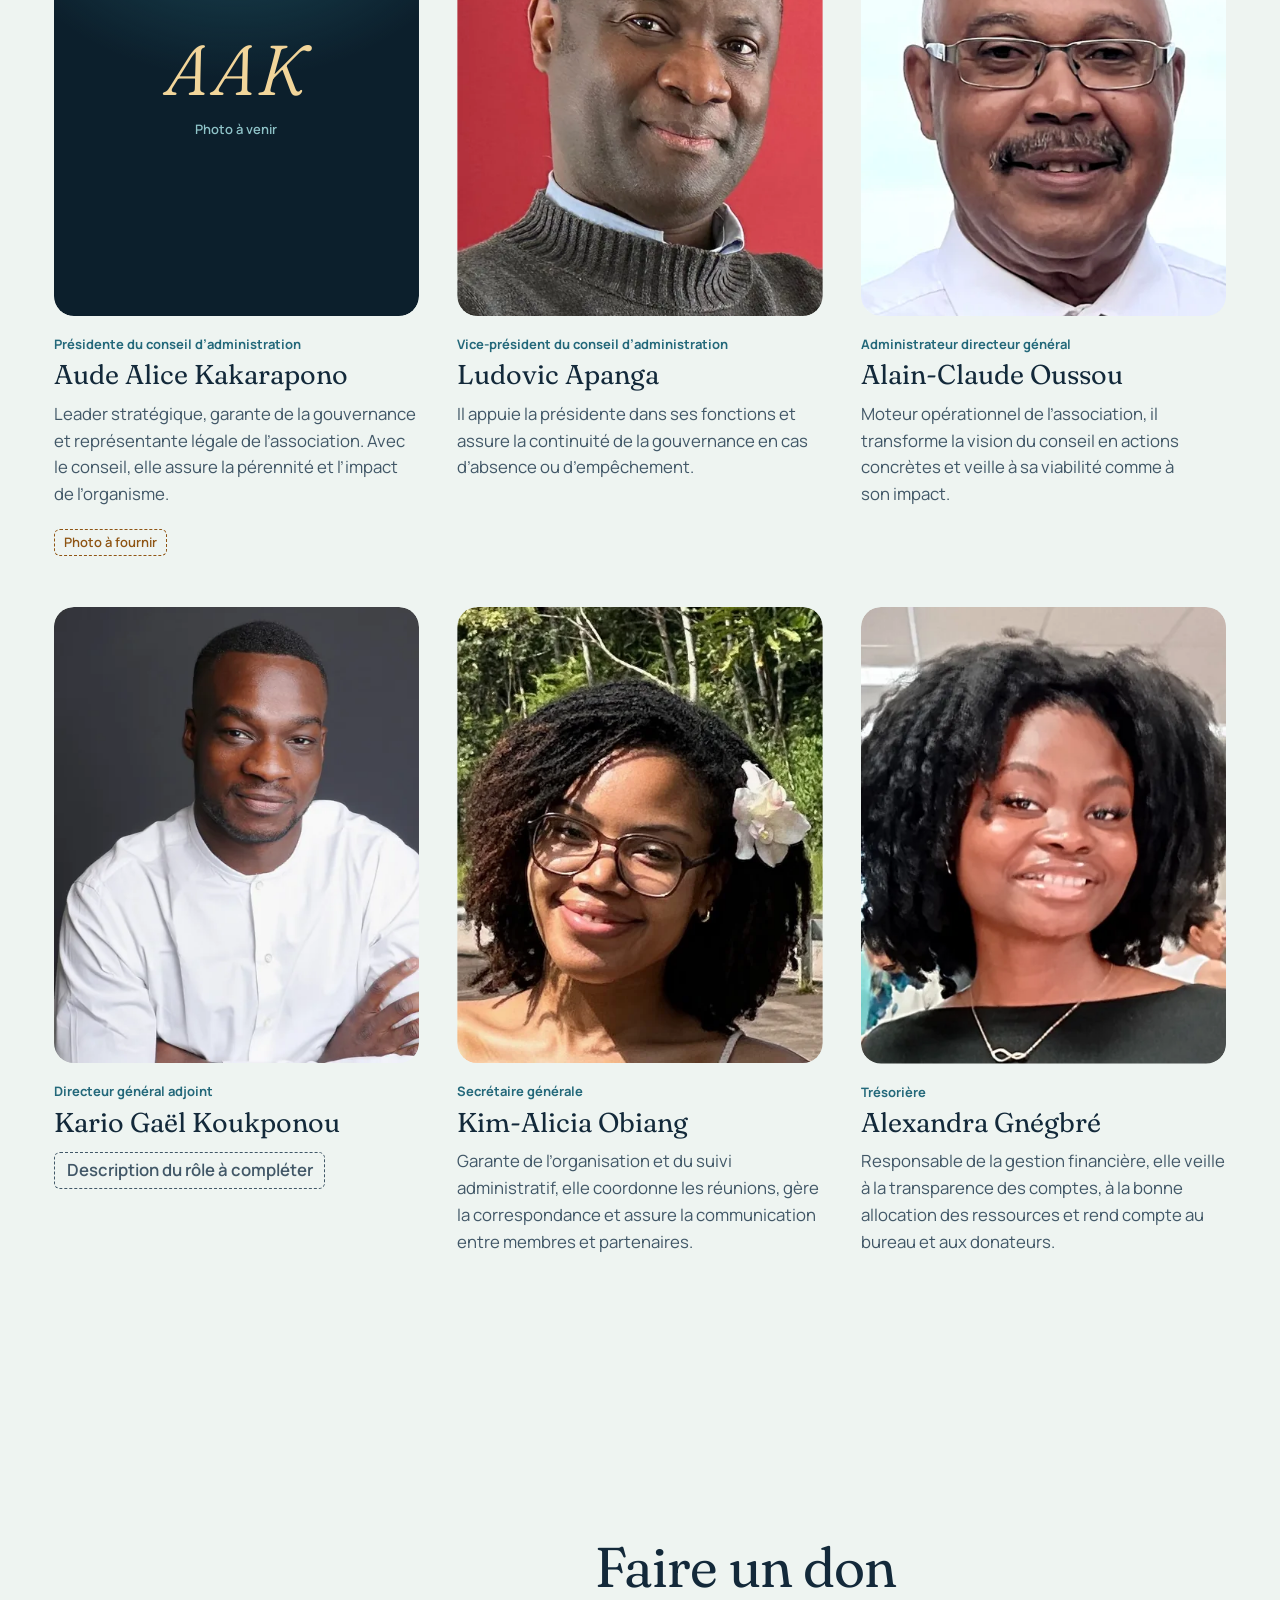
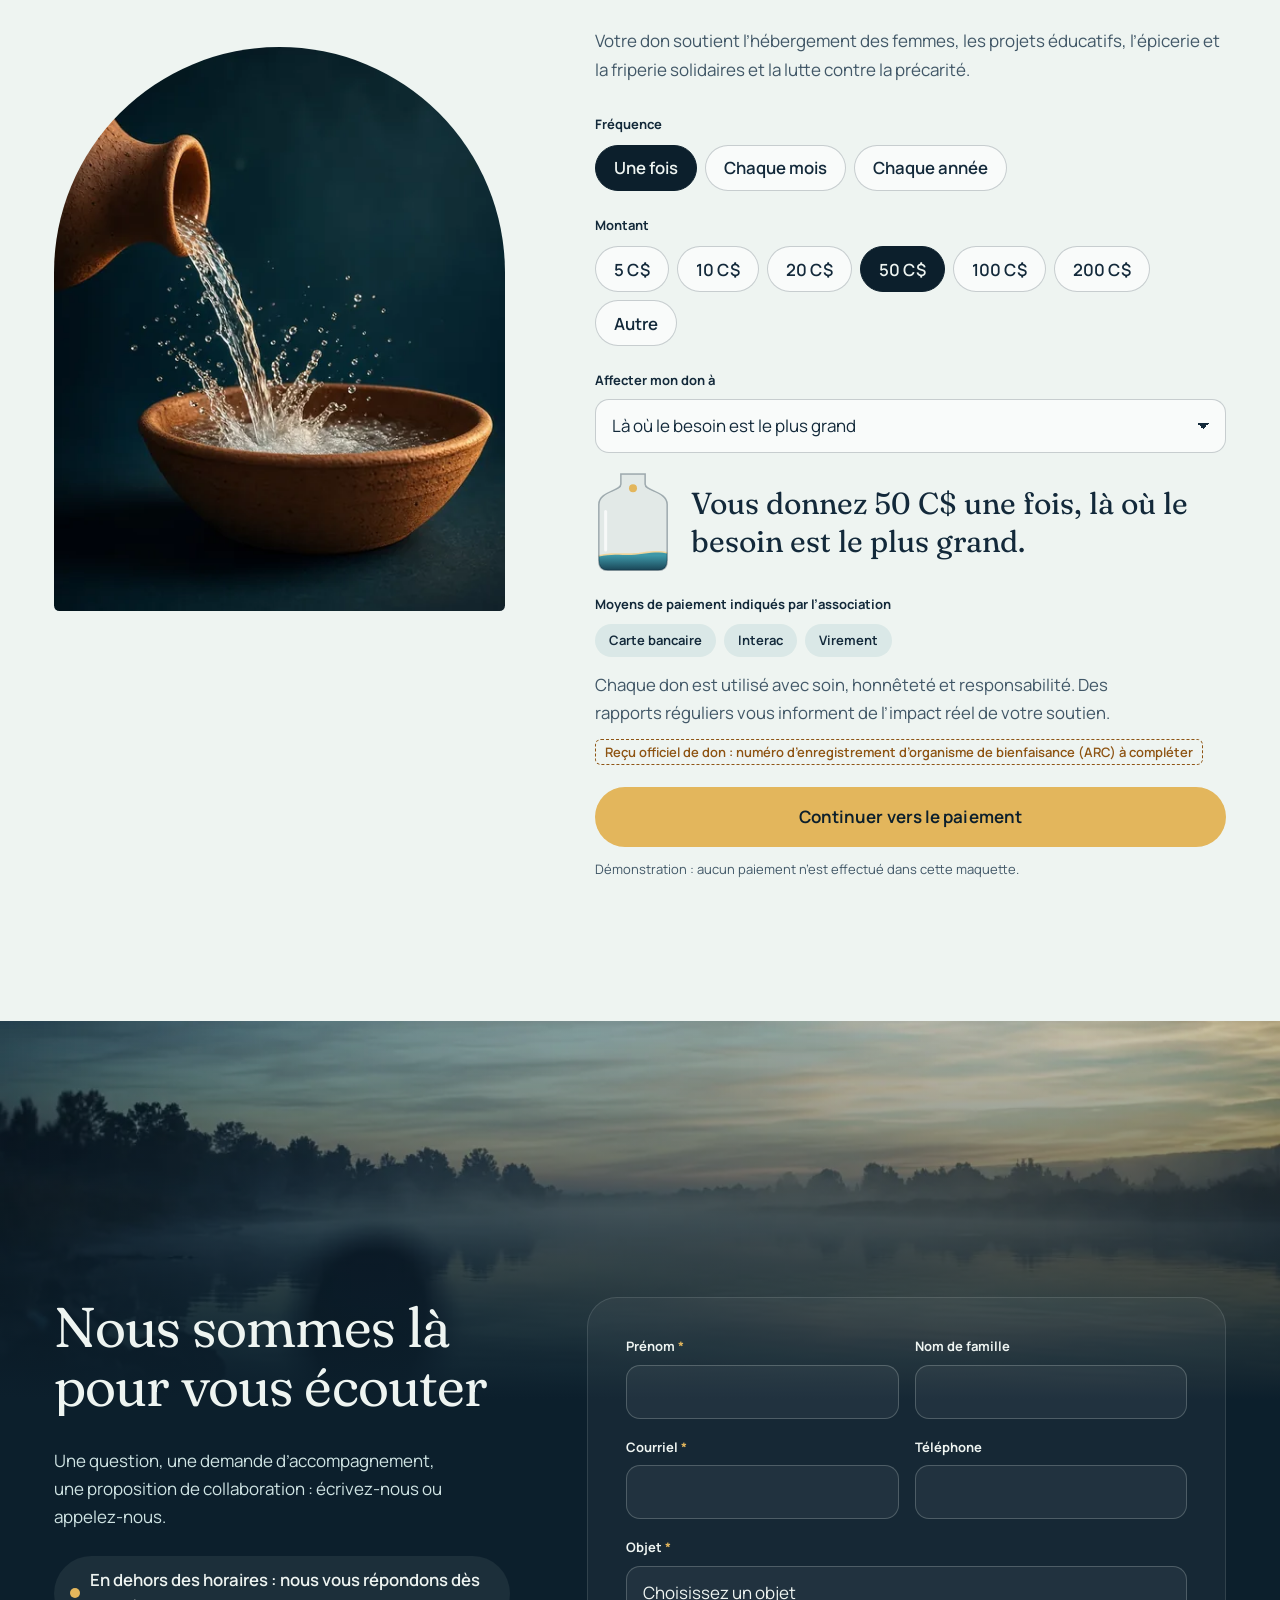
==== commit ce10915f: "Corrections audit : legende Pourquoi parrainer a 1000x560, cibles 44 px, corps de texte plus lisible" ====
--- a/index.html
+++ b/index.html
@@ -24,7 +24,7 @@
 <script type="application/ld+json">{"@context": "https://schema.org", "@type": "NGO", "name": "Association Ésaïe 55:1", "alternateName": "Ésaïe 55-1", "url": "https://esaie-55-1-maquette.vercel.app/", "logo": "https://esaie-55-1-maquette.vercel.app/assets/img/logo-512.png", "email": "infos@esaie-55-1.org", "description": "Association chrétienne internationale basée à Ottawa et active au Gabon, qui soutient les femmes, les jeunes et les familles en situation de vulnérabilité.", "address": {"@type": "PostalAddress", "streetAddress": "2-97 St Andrew’s Street", "addressLocality": "Ottawa", "addressRegion": "ON", "addressCountry": "CA"}, "areaServed": [{"@type": "Country", "name": "Canada"}, {"@type": "Country", "name": "Gabon"}], "contactPoint": [{"@type": "ContactPoint", "telephone": "+1-418-580-9140", "contactType": "customer support", "areaServed": "CA", "availableLanguage": "French"}, {"@type": "ContactPoint", "telephone": "+241-76-29-57-80", "contactType": "customer support", "areaServed": "GA", "availableLanguage": "French"}]}</script>
 <link rel="preload" href="assets/fonts/fraunces.woff2" as="font" type="font/woff2" crossorigin>
 <link rel="preload" href="assets/fonts/manrope.woff2" as="font" type="font/woff2" crossorigin>
-<link rel="stylesheet" href="assets/css/main.css?v=20261028">
+<link rel="stylesheet" href="assets/css/main.css?v=20261028-2">
 <meta name="robots" content="noindex, nofollow">
 <script>!function(d){var c,v,u;try{c=localStorage.getItem("esaie-calme")}catch(e){}try{u=sessionStorage.getItem("esaie-intro")}catch(e){}try{v=sessionStorage.getItem("esaie-vague");sessionStorage.removeItem("esaie-vague")}catch(e){}var r=window.matchMedia&&matchMedia("(prefers-reduced-motion: reduce)").matches;var calme=c==null?r:c==="1";var k=d.className.replace("no-js","js");if(calme)k+=" calme";else if(v)k+=" vague-arrivee";else if(d.hasAttribute("data-intro")&&!u&&!location.hash)k+=" intro";d.className=k}(document.documentElement);</script>
 
@@ -578,10 +578,10 @@
 <script src="assets/js/vendor/ScrollTrigger.min.js" defer></script>
 <script src="assets/js/vendor/SplitText.min.js" defer></script>
 <script src="assets/js/vendor/lenis.min.js" defer></script>
-<script src="assets/js/data.js?v=20261028" defer></script>
-<script src="assets/js/main.js?v=20261028" defer></script>
-
-<script src="assets/js/accueil.js?v=20261028" defer></script>
-<script type="module" src="assets/js/eau.js?v=20261028"></script>
+<script src="assets/js/data.js?v=20261028-2" defer></script>
+<script src="assets/js/main.js?v=20261028-2" defer></script>
+
+<script src="assets/js/accueil.js?v=20261028-2" defer></script>
+<script type="module" src="assets/js/eau.js?v=20261028-2"></script>
 </body>
 </html>
--- a/assets/css/main.css
+++ b/assets/css/main.css
@@ -33,7 +33,7 @@
   --ease: cubic-bezier(.22, .8, .2, 1);
 
   --t-xs: .8125rem;
-  --t-s: .9375rem;
+  --t-s: clamp(.9375rem, .85rem + .25vw, 1.0625rem);
   --t-m: 1.0625rem;
   --t-l: 1.25rem;
   --t-xl: clamp(1.45rem, 1.15rem + 1.1vw, 1.9rem);
@@ -143,7 +143,7 @@
 .entete.sur-clair.est-defile { background: rgba(238, 244, 241, .8); }
 .entete.est-cache { transform: translateY(-110%); }
 .entete.est-cache:focus-within { transform: none; }
-.entete__marque { display: inline-flex; align-items: center; gap: 10px; text-decoration: none; font-family: var(--serif); font-size: 1.3rem; font-weight: 450; letter-spacing: -.01em; }
+.entete__marque { display: inline-flex; align-items: center; gap: 10px; min-height: 44px; text-decoration: none; font-family: var(--serif); font-size: 1.3rem; font-weight: 450; letter-spacing: -.01em; }
 .entete__goutte { width: 18px; height: 24px; fill: var(--or); }
 .entete__liens { display: flex; gap: clamp(16px, 2vw, 30px); font-size: var(--t-s); font-weight: 550; }
 .entete__actions { display: flex; align-items: center; gap: 10px; }
@@ -224,11 +224,11 @@
 .ouverture__ref { margin: 22px 0 0; font-family: var(--serif); font-style: italic; font-size: var(--t-l); color: var(--or); }
 .ouverture__intro { max-width: 46ch; margin: 22px 0 0; font-size: clamp(1.02rem, .95rem + .3vw, 1.18rem); color: var(--lagune-pale); }
 .ouverture__actions { display: flex; flex-wrap: wrap; gap: 12px; margin-top: 34px; }
-.ouverture__defiler { position: absolute; right: var(--gouttiere); bottom: 36px; display: block; padding: 10px; }
+.ouverture__defiler { position: absolute; right: var(--gouttiere); bottom: 36px; display: flex; justify-content: center; min-width: 44px; padding: 10px; }
 .ouverture__fil { position: relative; display: block; width: 1px; height: 76px; background: rgba(238, 244, 241, .3); overflow: hidden; }
 .ouverture__goutte { position: absolute; left: -2px; top: 0; width: 5px; height: 14px; border-radius: 999px; background: var(--or); animation: goutte-fil 2.4s var(--ease) infinite; }
 @keyframes goutte-fil { 0% { transform: translateY(-16px); } 70%, 100% { transform: translateY(80px); } }
-.ouverture__indice { position: absolute; right: calc(var(--gouttiere) + 34px); bottom: 54px; margin: 0; font-size: var(--t-xs); color: var(--lagune); letter-spacing: .01em; }
+.ouverture__indice { position: absolute; right: calc(var(--gouttiere) + 52px); bottom: 54px; margin: 0; font-size: var(--t-xs); color: var(--lagune); letter-spacing: .01em; }
 .ouverture__indice-doigt { display: none; }
 @media (hover: none) { .ouverture__indice-souris { display: none; } .ouverture__indice-doigt { display: inline; } }
 html.calme .ouverture__indice, html:not(.webgl) .ouverture__indice { display: none; }
@@ -281,7 +281,7 @@
 .axe-carte__img { display: block; aspect-ratio: 4 / 5; border-radius: 18px; overflow: hidden; margin-bottom: 18px; }
 .axe-carte__img img { width: 100%; height: 100%; object-fit: cover; transform: scale(1.12); }
 .axe-carte__titre { font-size: 1.5rem; line-height: 1.12; font-weight: 400; padding-inline: 8px; }
-.axe-carte__detail { margin: 10px 0 0; padding-inline: 8px; font-size: var(--t-s); color: var(--lagune); line-height: 1.5; }
+.axe-carte__detail { margin: 10px 0 0; padding-inline: 8px; font-size: var(--t-s); color: var(--lagune-pale); line-height: 1.5; }
 .axe-carte__nombre { margin: auto 0 0; padding: 16px 8px 0; font-size: var(--t-xs); font-weight: 700; color: var(--or); }
 .axes__fin { flex: 0 0 min(440px, 80vw); display: flex; flex-direction: column; justify-content: center; align-items: flex-start; gap: 28px; padding-inline: clamp(8px, 3vw, 40px) var(--gouttiere); }
 .axes__vision { font-family: var(--serif); font-style: italic; font-size: var(--t-xl); line-height: 1.32; color: var(--ecume); }
@@ -527,7 +527,13 @@
 
 /* ---------- Parrainage ---------- */
 .pourquoi__grille { display: grid; gap: clamp(44px, 7vw, 104px); align-items: start; }
-@media (min-width: 900px) { .pourquoi__grille { grid-template-columns: 5fr 7fr; } .pourquoi__visuel { position: sticky; top: 104px; } }
+@media (min-width: 900px) {
+  .pourquoi__grille { grid-template-columns: 5fr 7fr; }
+  /* Visuel collant : cadre et légende tiennent sous l’en-tête mesuré, quelle que soit la hauteur d’écran */
+  .pourquoi__visuel { position: sticky; top: calc(var(--entete-h, 72px) + 32px); display: flex; flex-direction: column; max-height: calc(100svh - var(--entete-h, 72px) - 56px); }
+  .pourquoi__cadre { flex: 0 1 auto; min-height: 0; }
+  .pourquoi__visuel .legende { flex: none; }
+}
 .pourquoi__cadre { aspect-ratio: 4 / 5; border-radius: var(--arche); overflow: hidden; }
 .pourquoi__img { width: 100%; height: 100%; object-fit: cover; }
 .pourquoi__lead { font-size: 1.1rem; color: var(--encre-douce); }
@@ -836,3 +842,10 @@
 .menu-mobile { overflow-y: auto; overscroll-behavior: contain; }
 html:not(.js) .entete__menu { display: none; }
 @media (prefers-reduced-motion: reduce) { *, *::before, *::after { animation-iteration-count: 1 !important; } }
+
+/* Téléphone et tablette : liens de coordonnées et du pied à 44 px de haut */
+@media (max-width: 899px) {
+  .pied .lien, .coordonnees .lien { display: inline-flex; align-items: center; min-height: 44px; padding-bottom: 0; background-position: 0 calc(50% + 14px), 0 calc(50% + 14px); }
+  .pied__liens, .pied__legal { gap: 0 20px; }
+  .pied__bloc p { margin-bottom: 0; }
+}
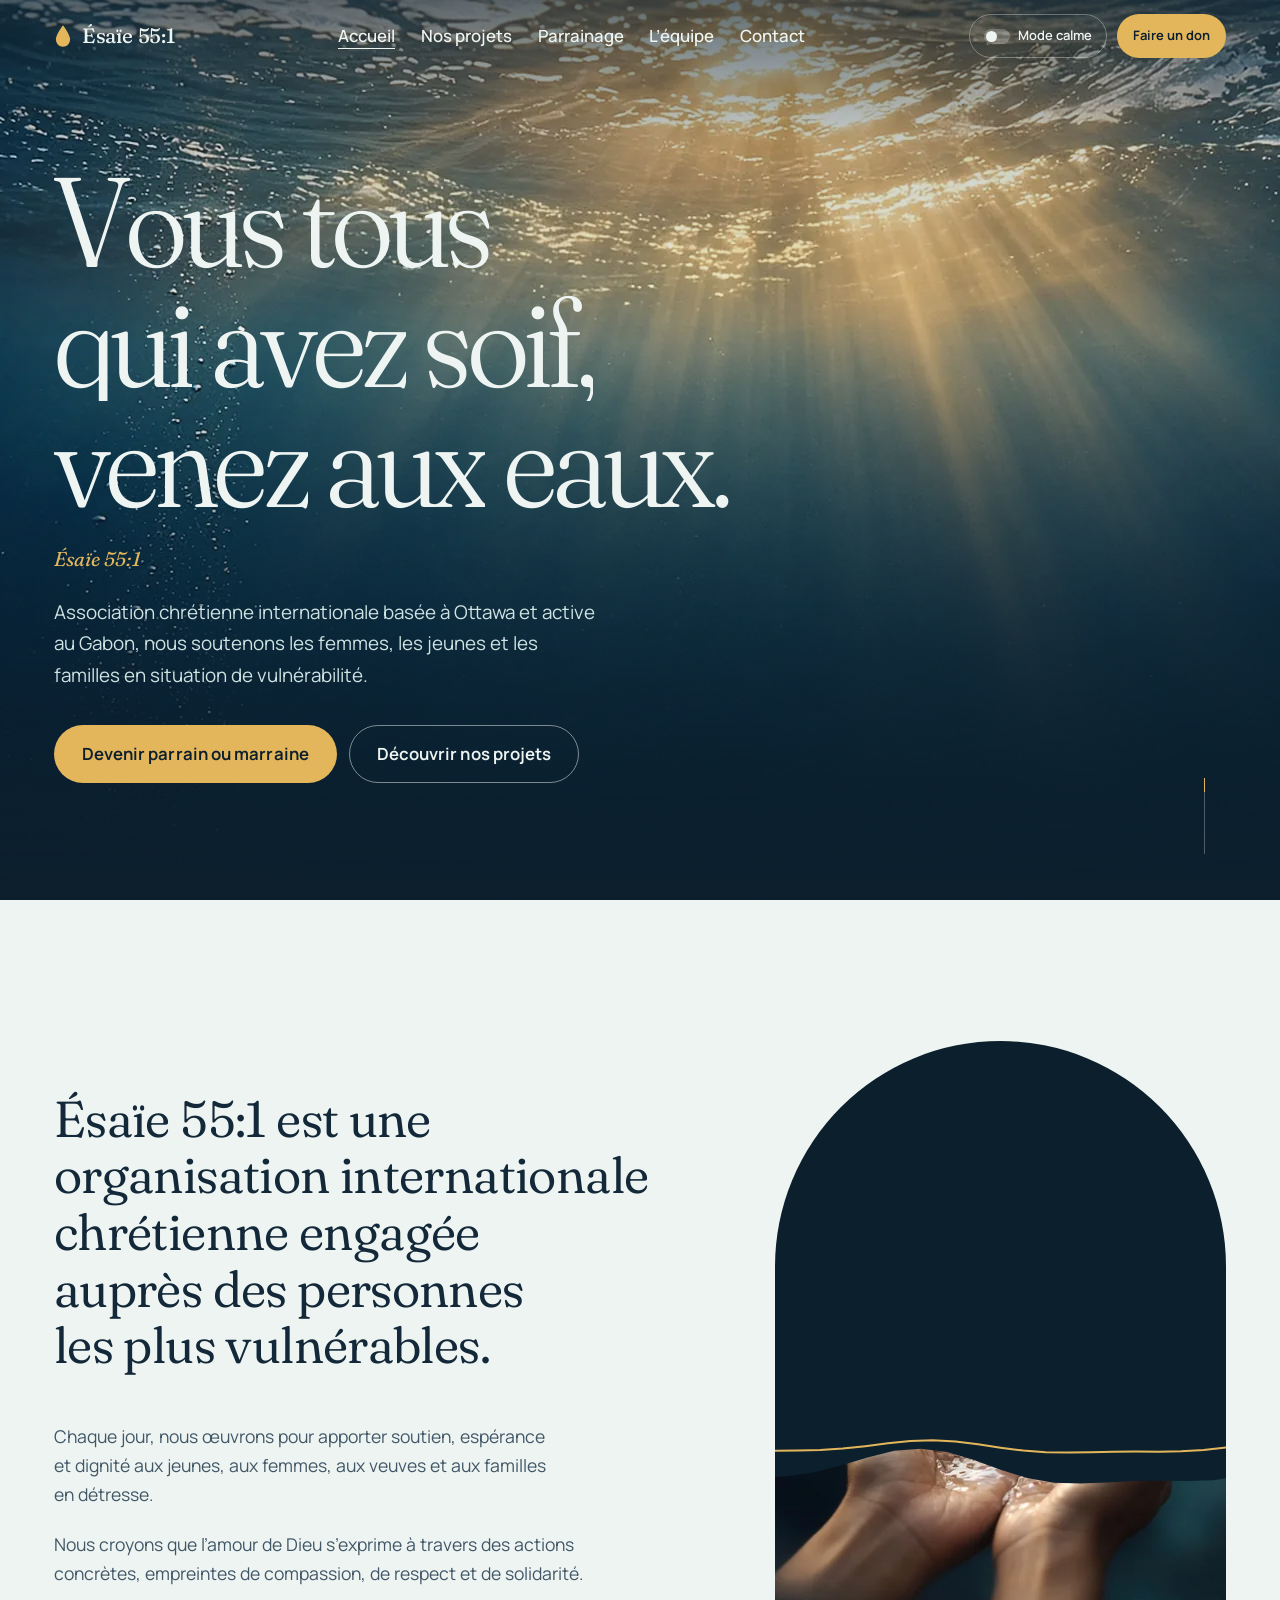
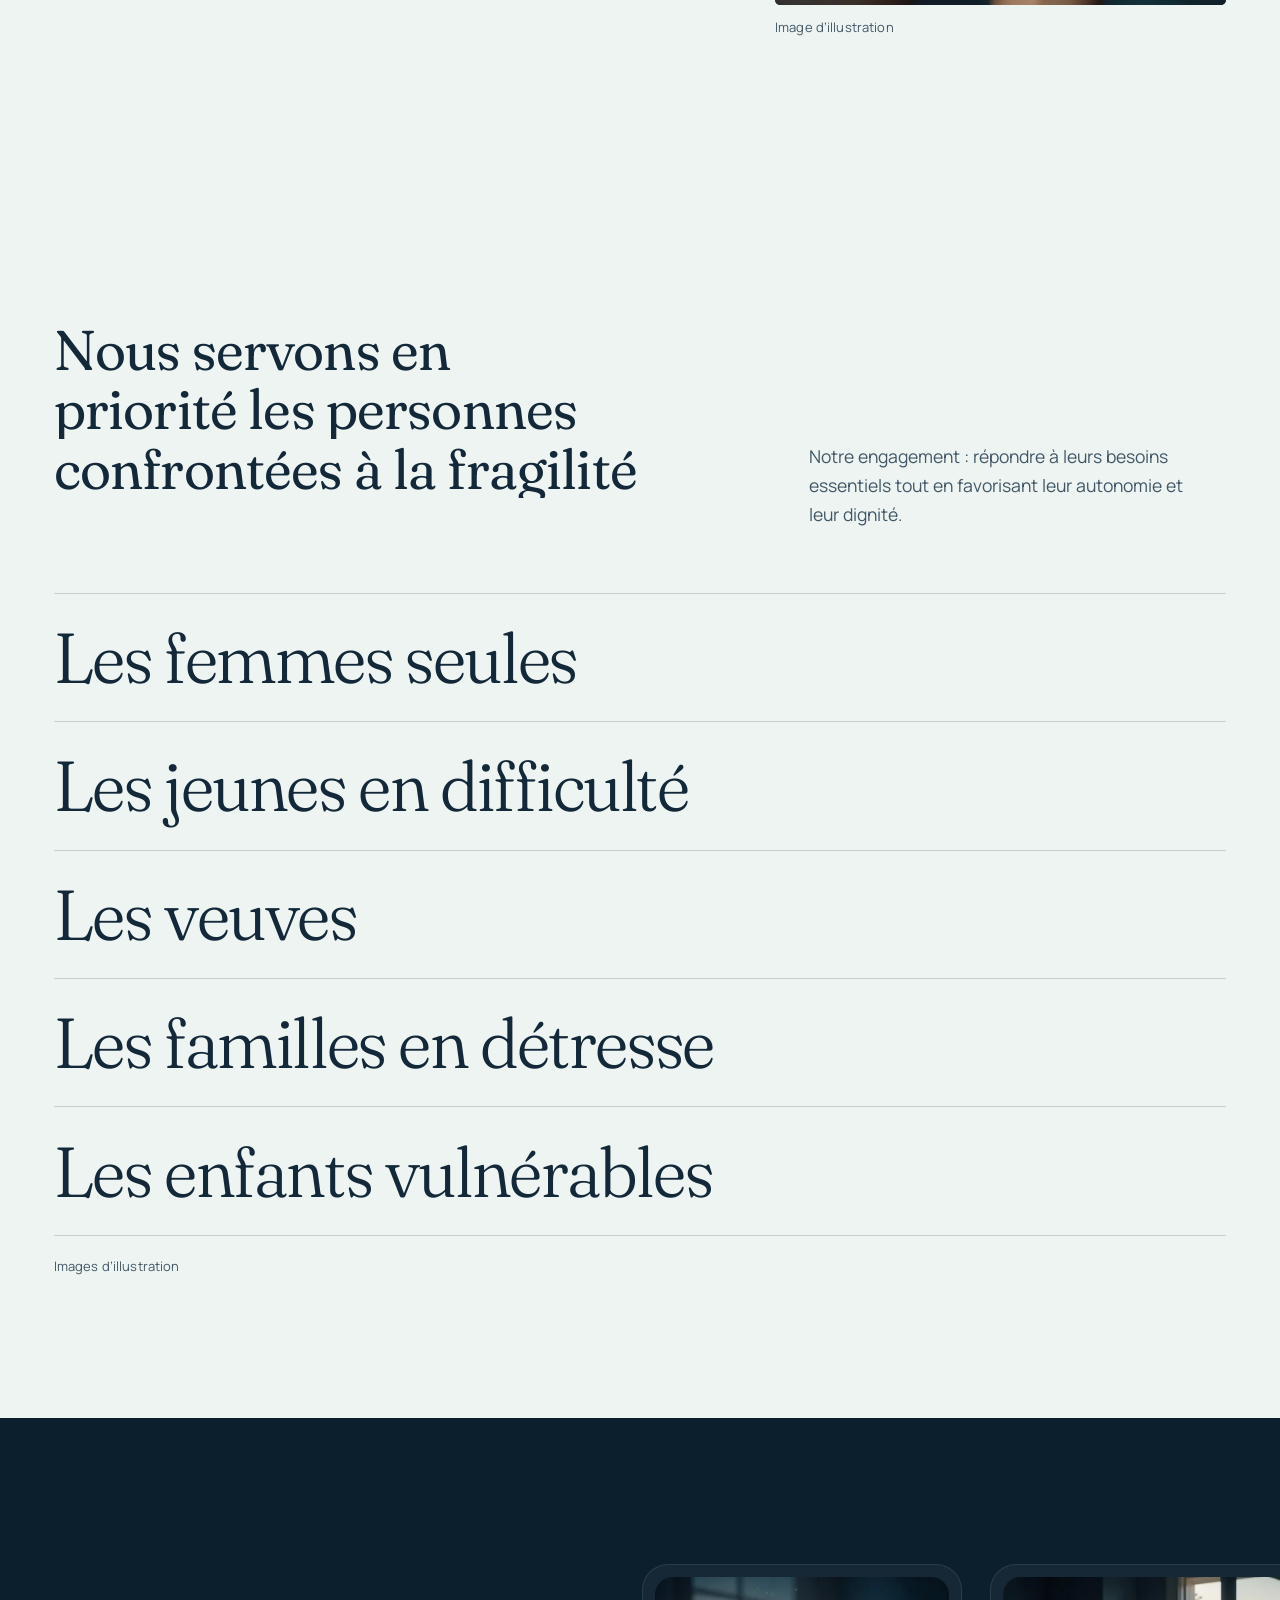
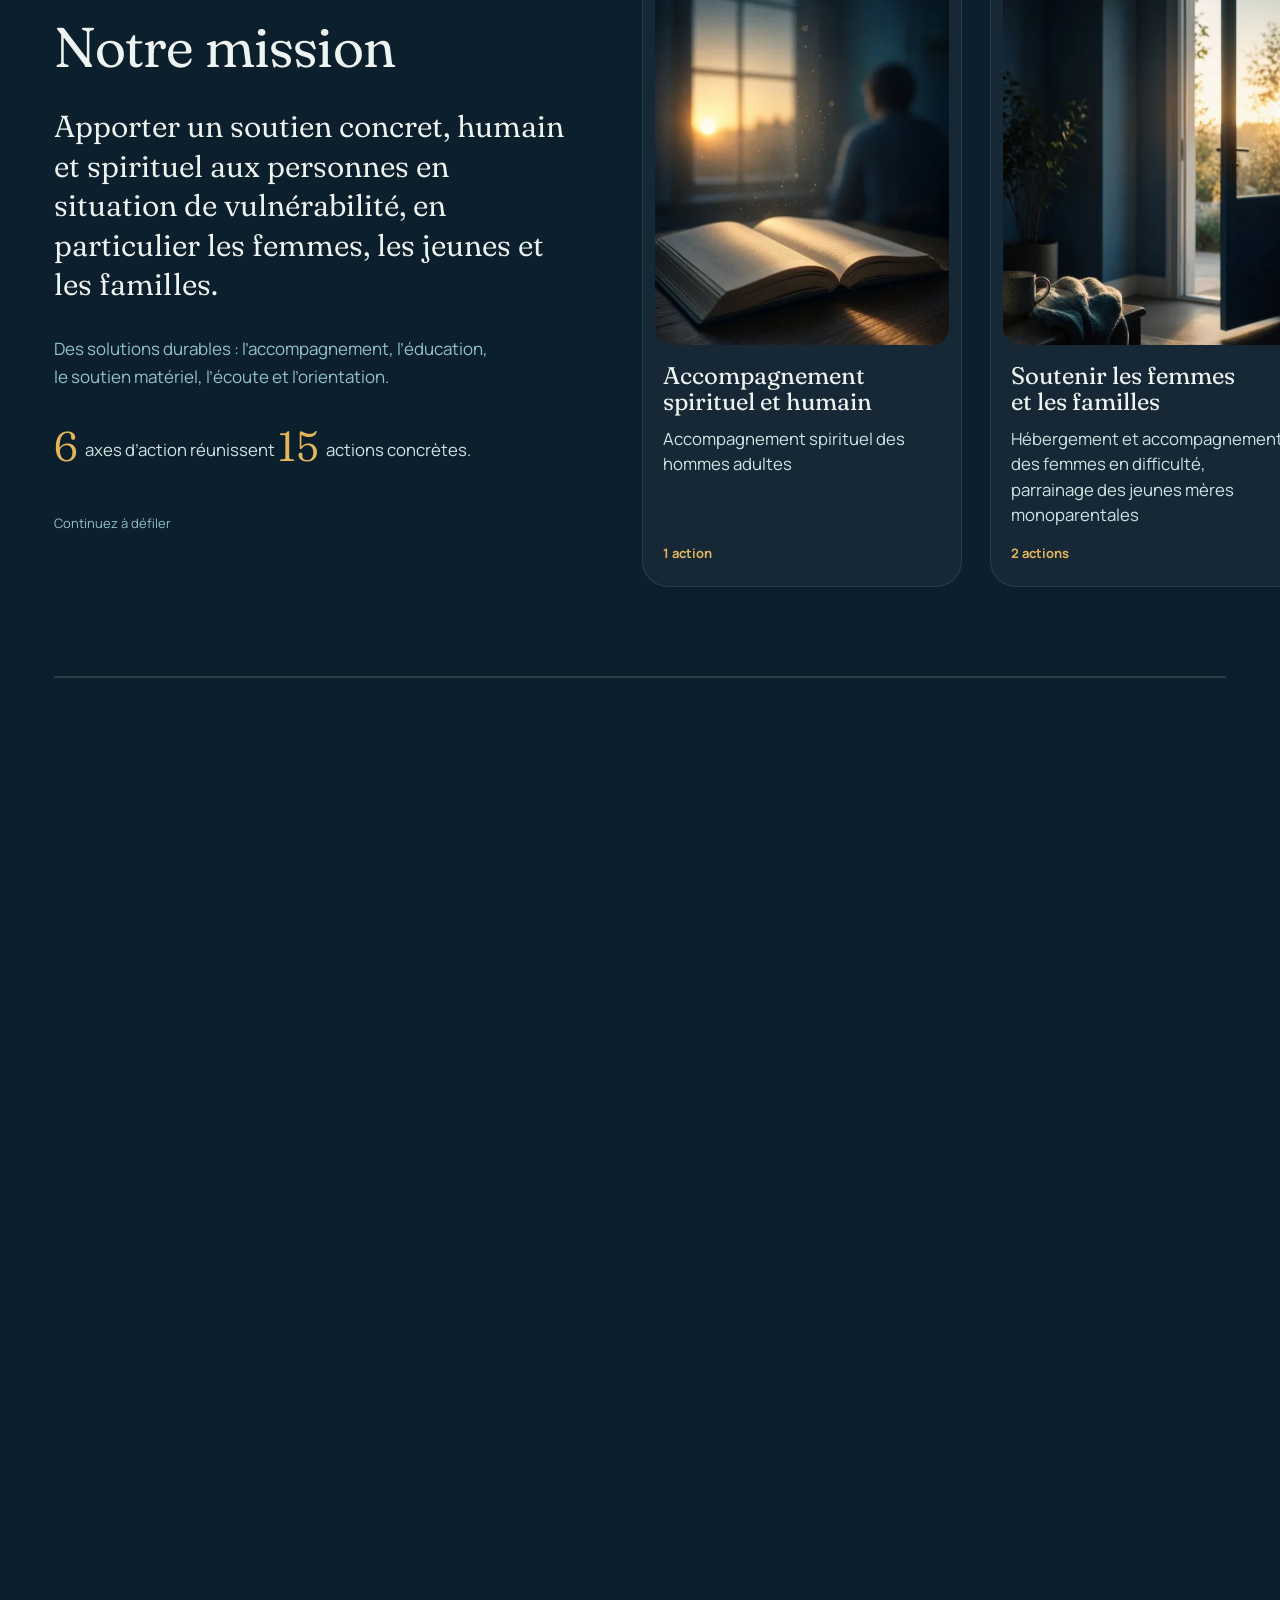
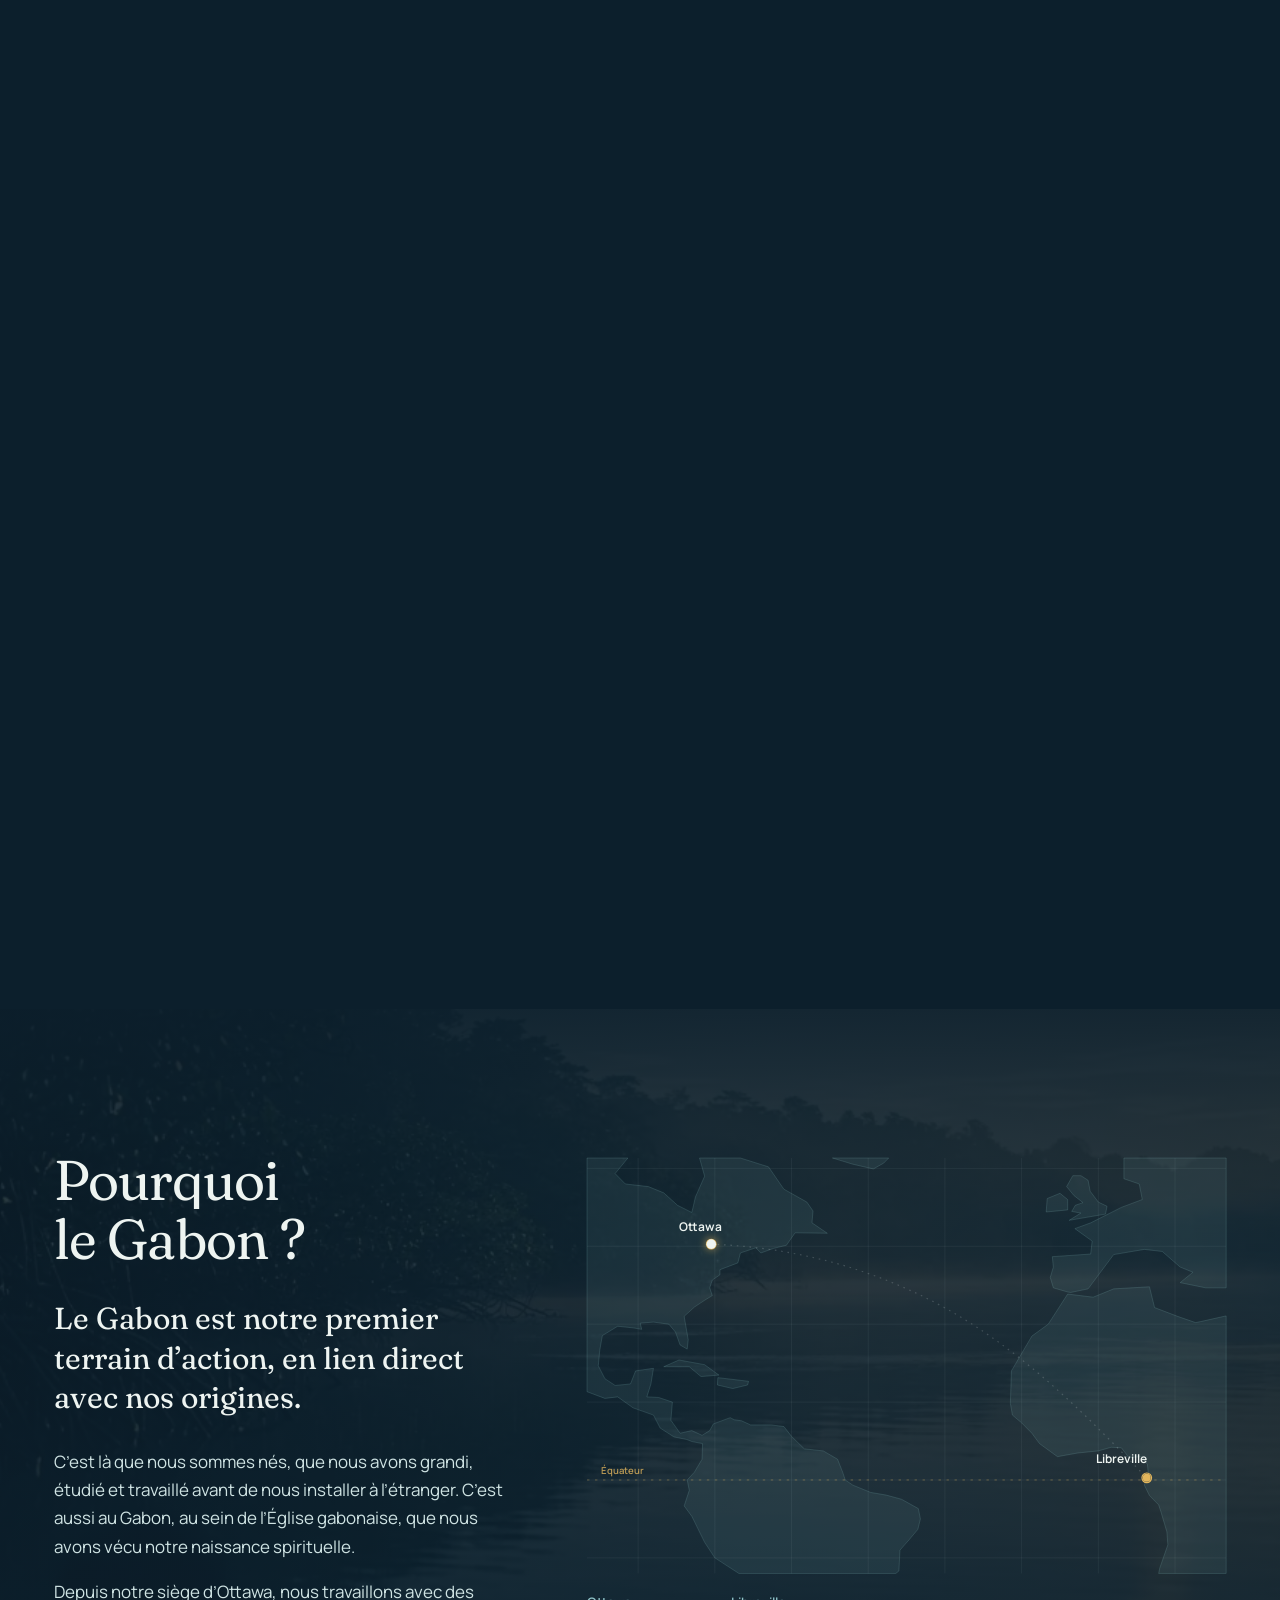
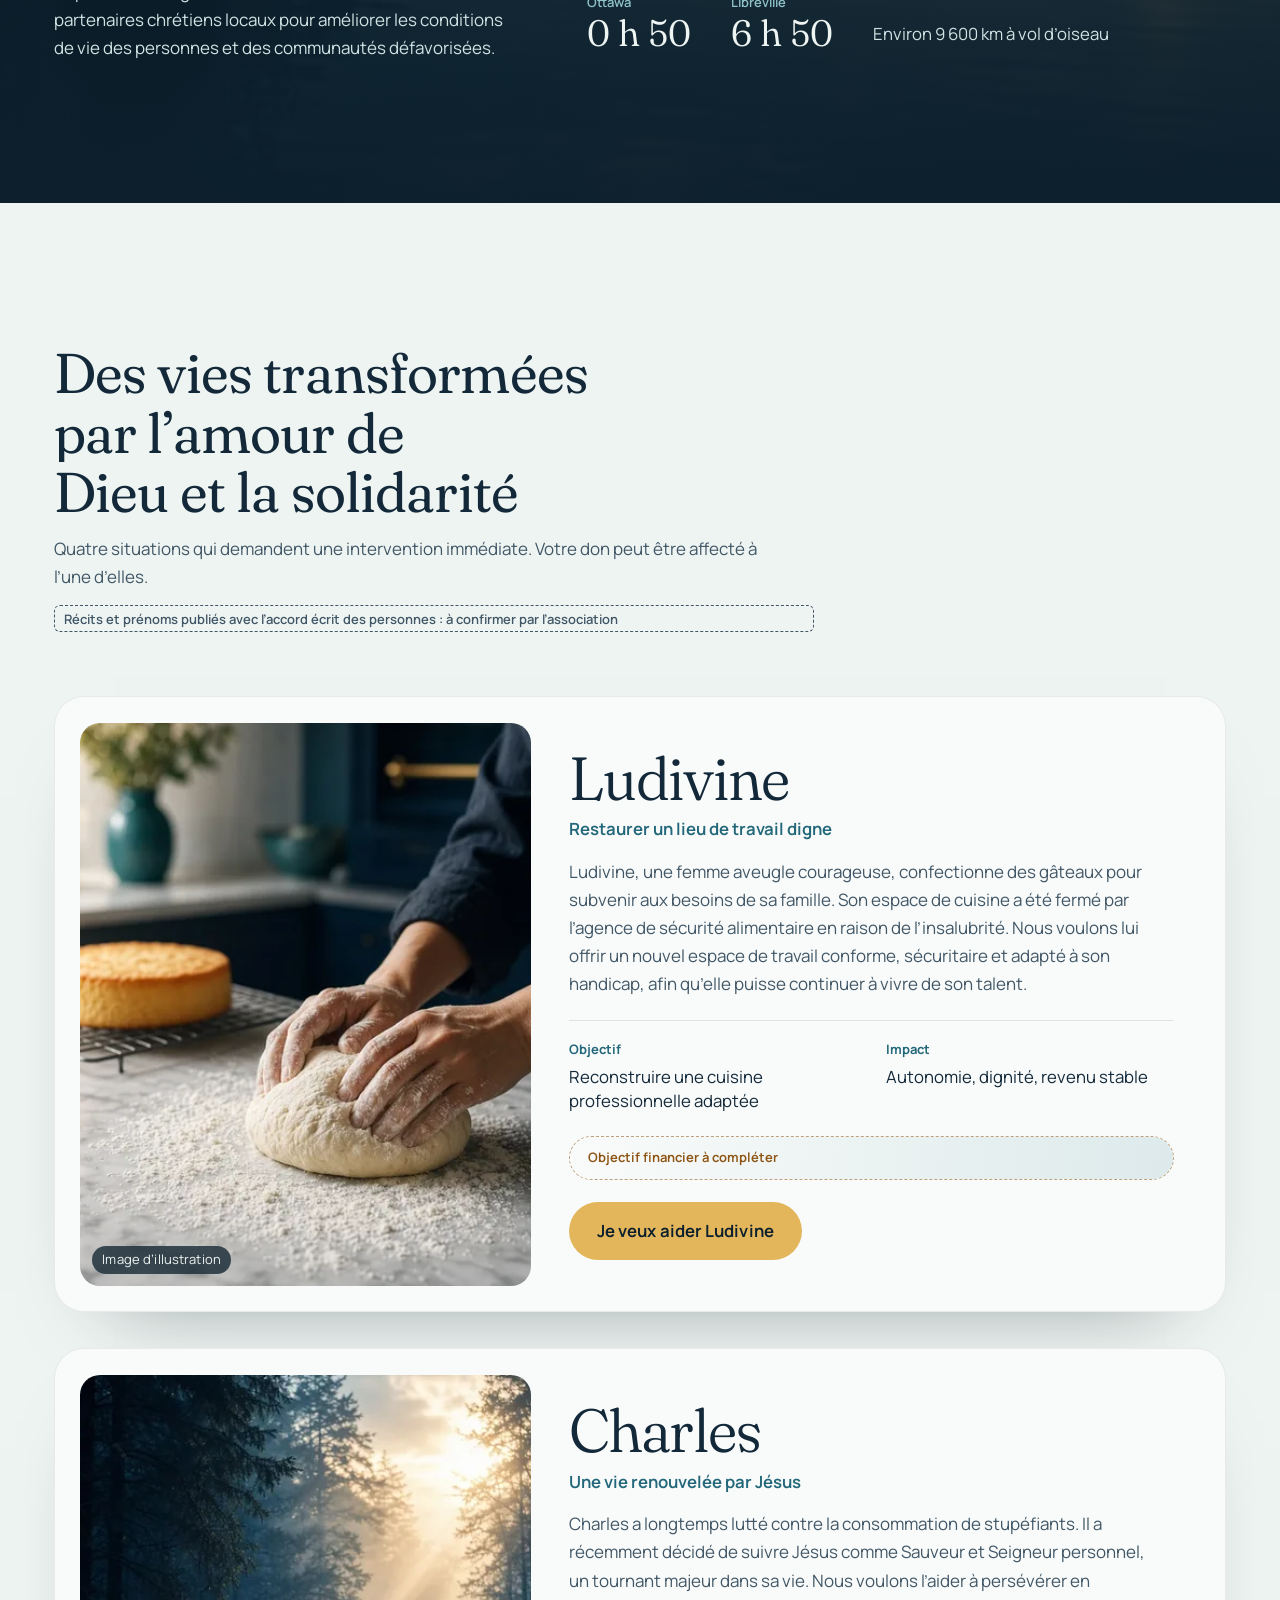
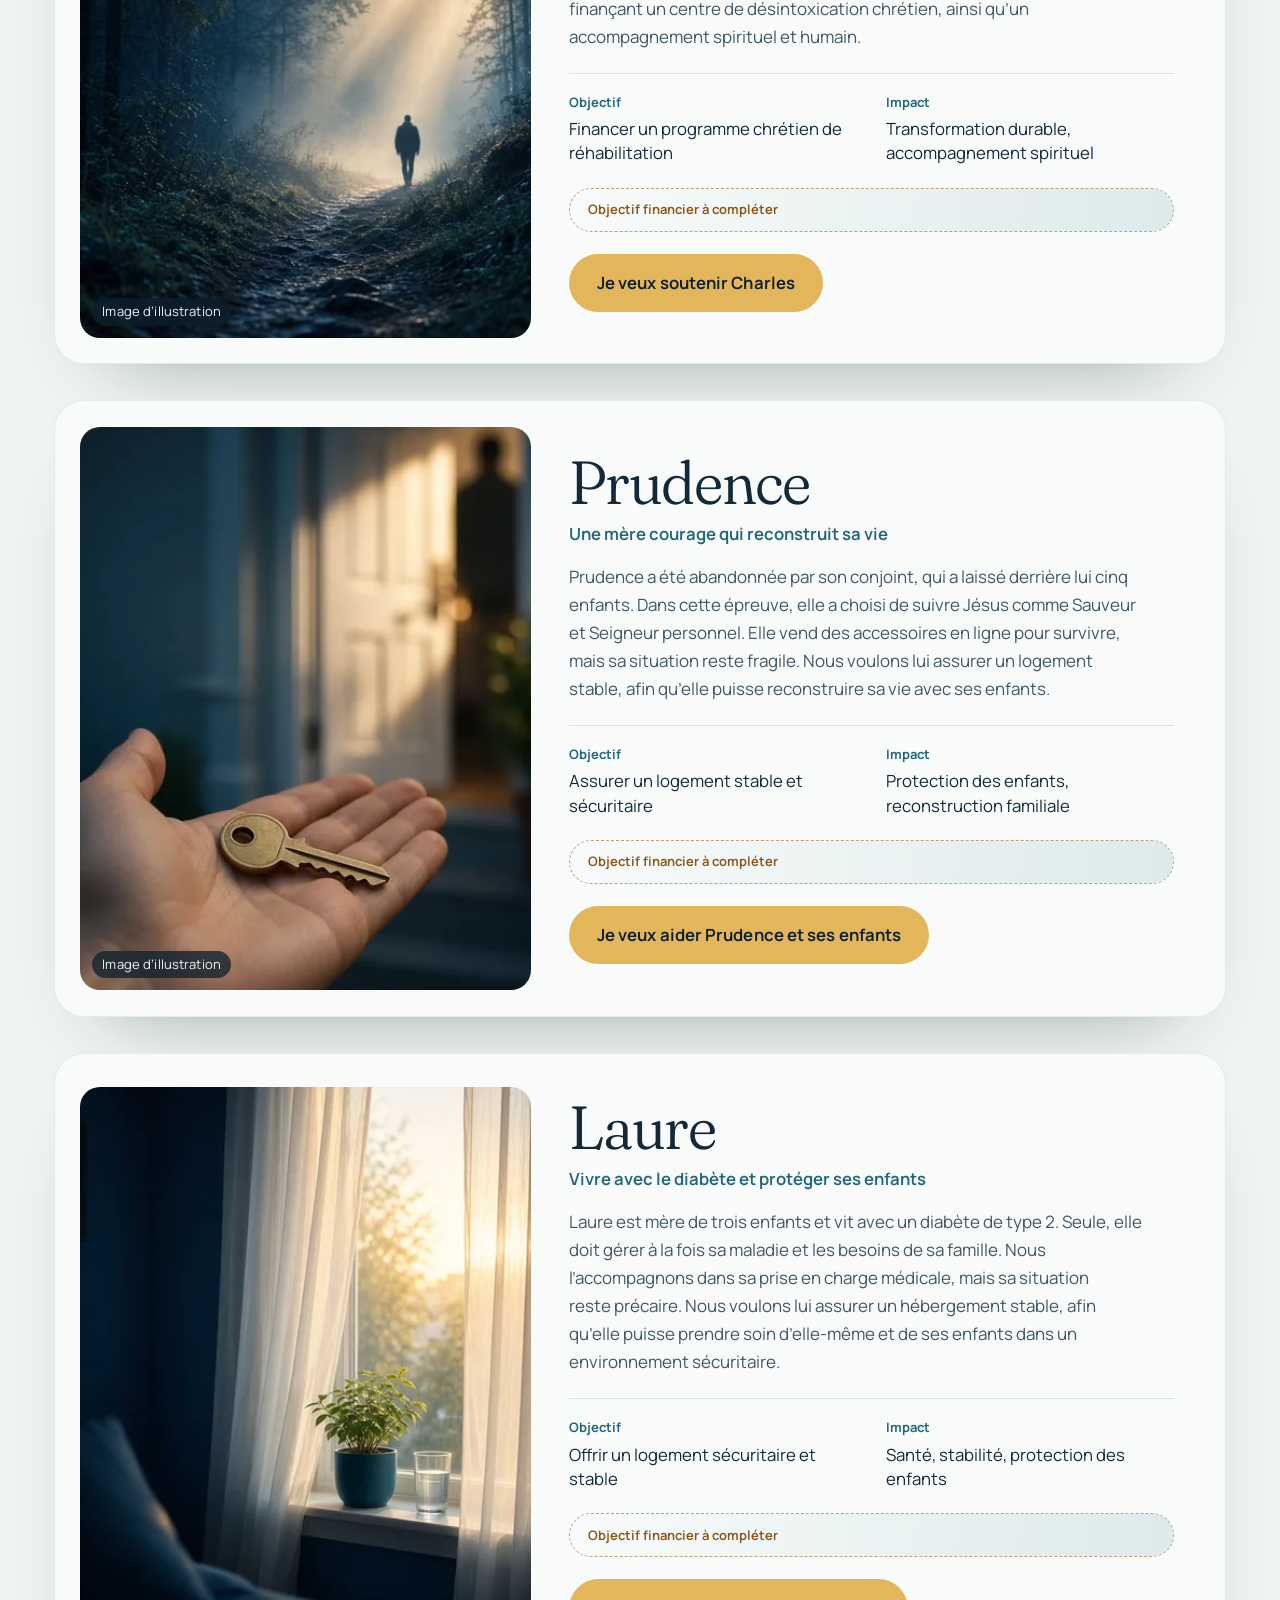
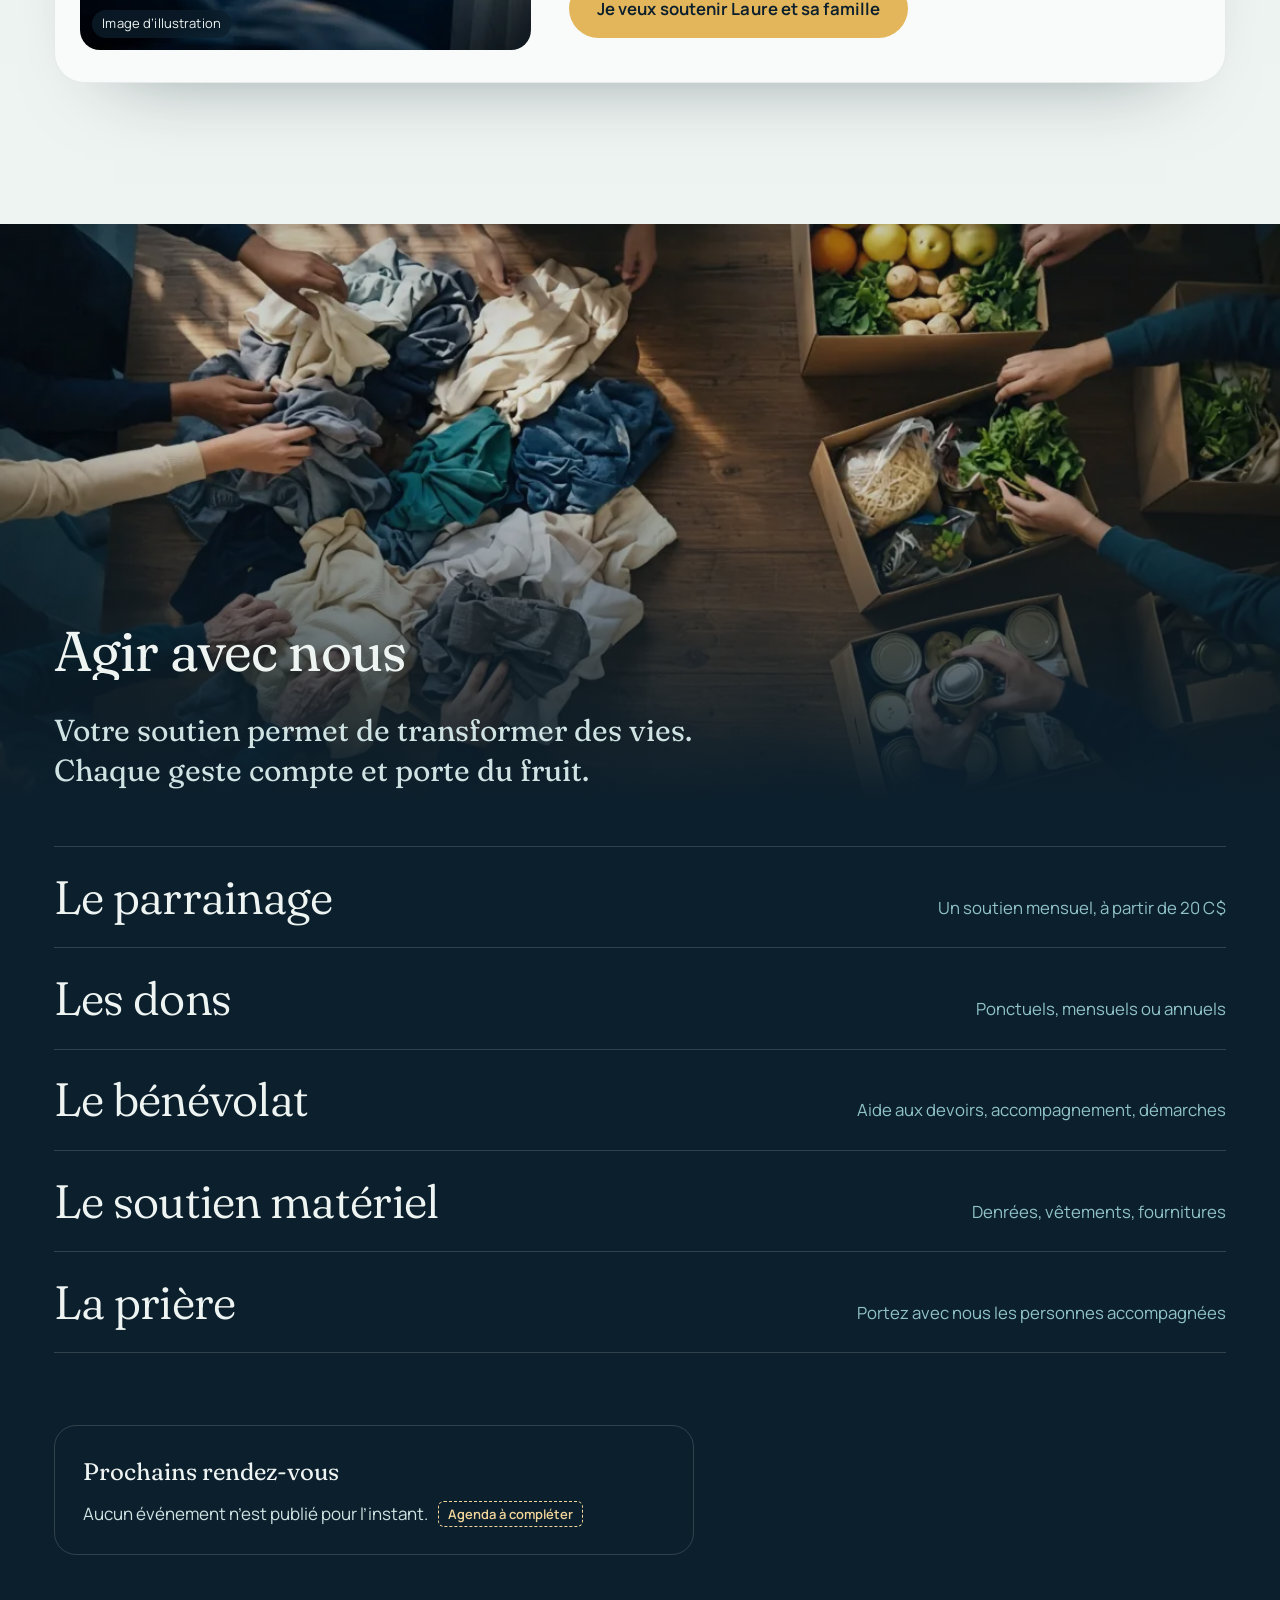
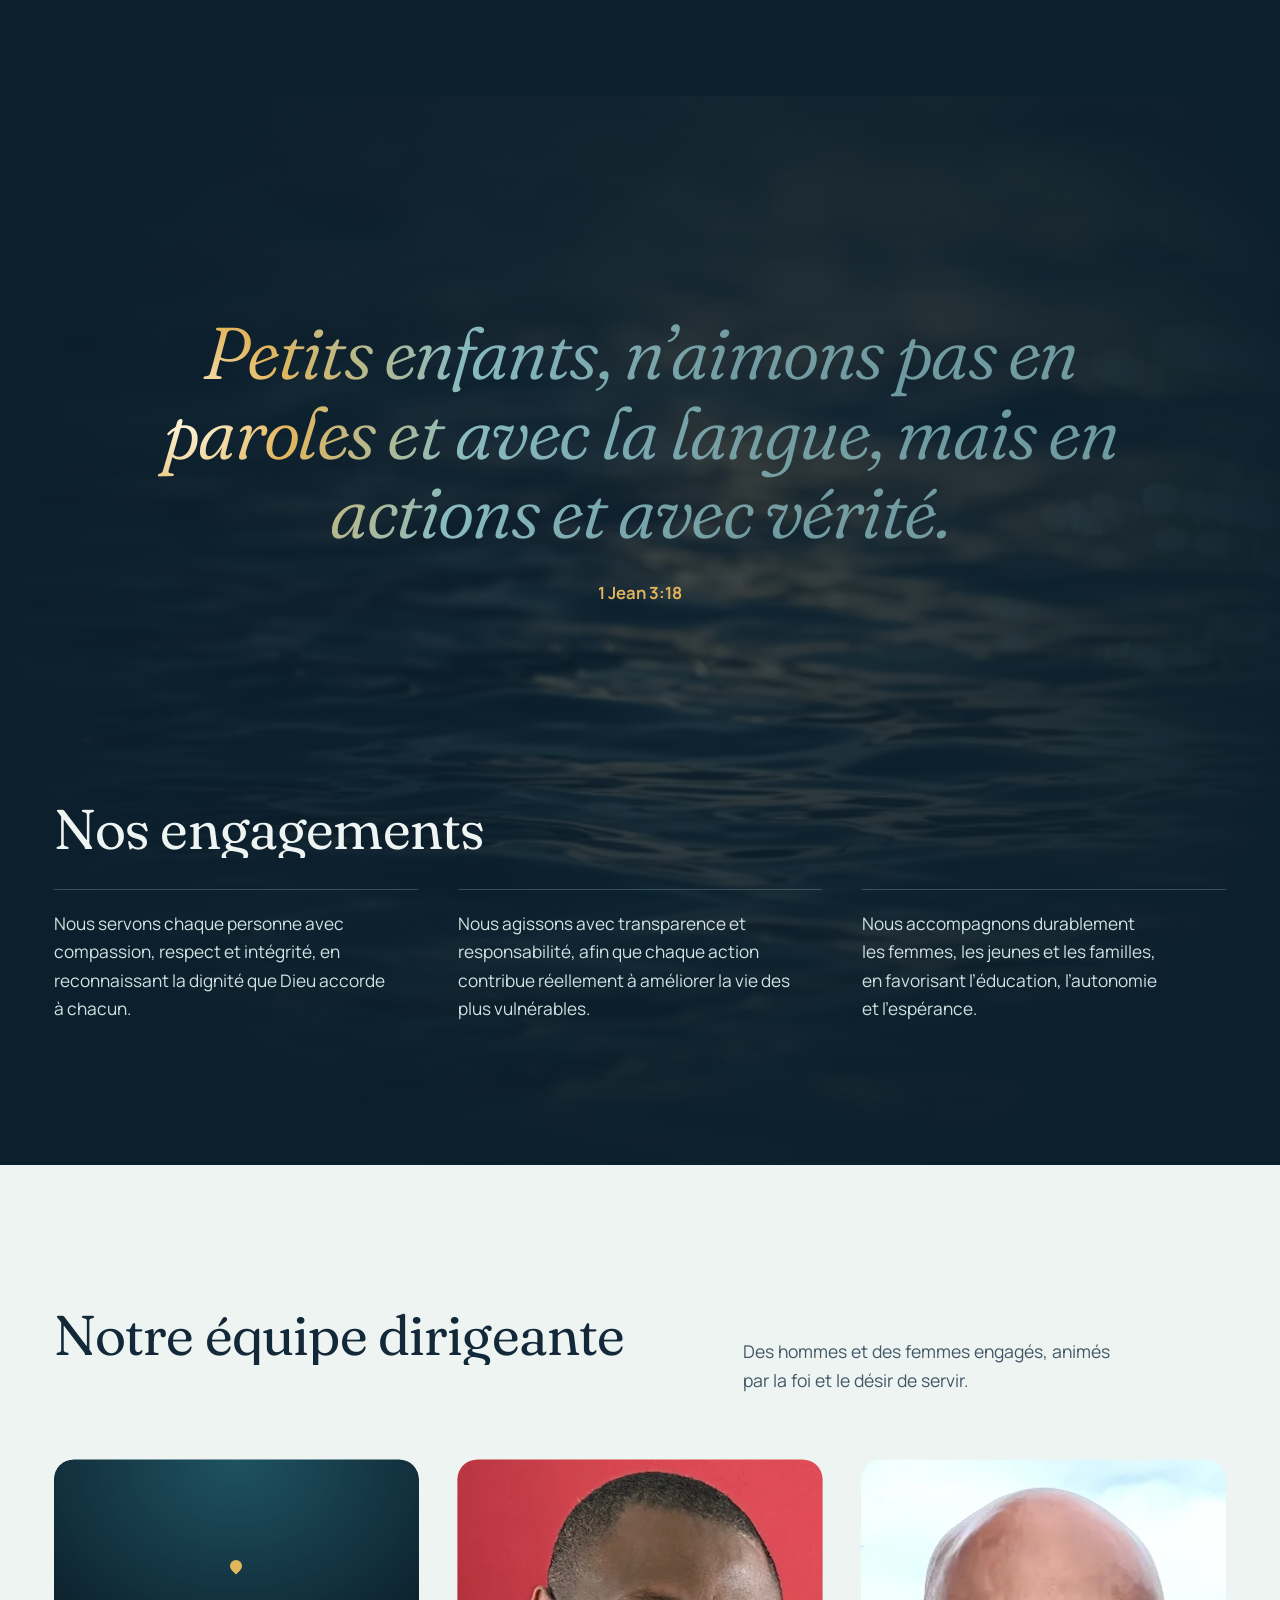
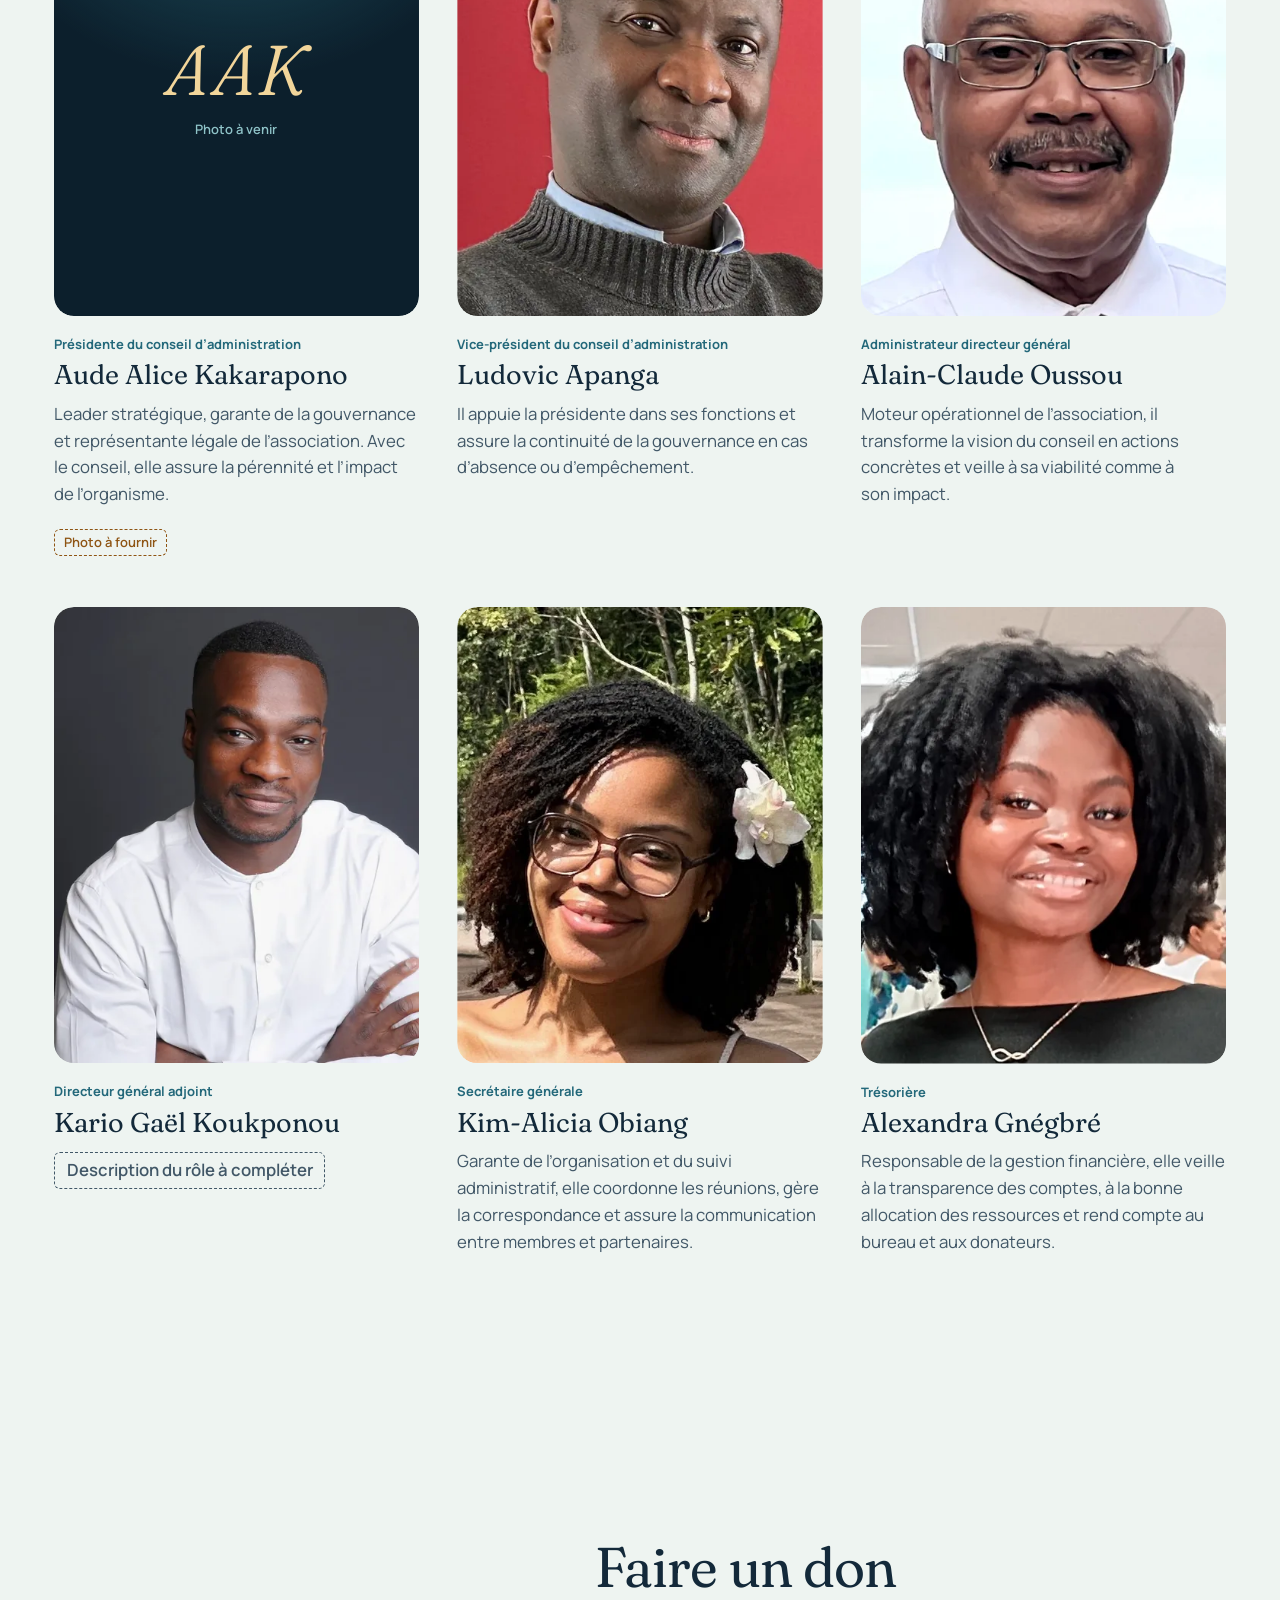
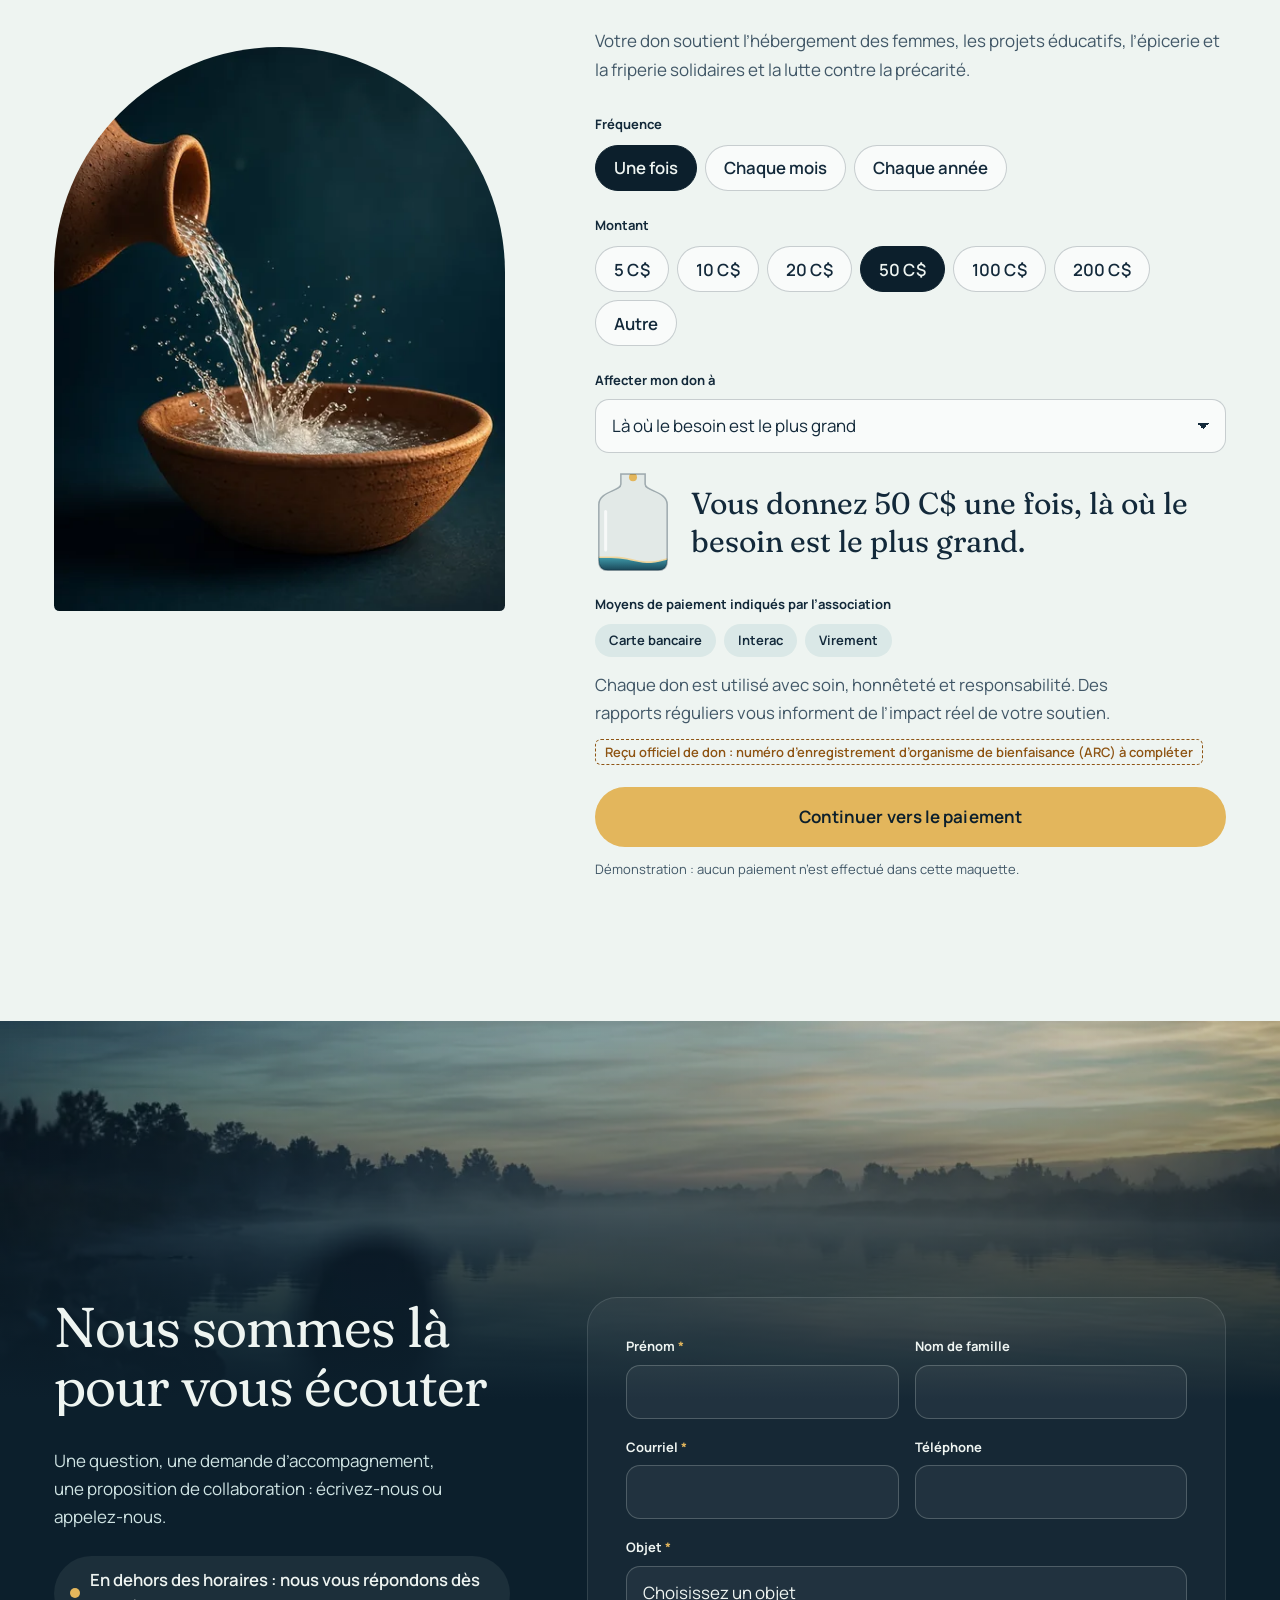
==== commit f6b447ec: "Images Grok : visuels definitifs et textes alternatifs Co-Authored-By: Claude Opus 5.5 <noreply@anth" ====
--- a/index.html
+++ b/index.html
@@ -200,7 +200,7 @@
         </article>
         <article class="axe-carte" data-tilt>
           <a class="axe-carte__lien" href="projets.html#axe-numerique">
-            <span class="axe-carte__img"><img src="assets/img/axe-numerique-640.webp" srcset="assets/img/axe-numerique-480.webp 480w, assets/img/axe-numerique-640.webp 640w, assets/img/axe-numerique-784.webp 784w" sizes="(min-width: 900px) 26vw, 74vw" width="784" height="980" alt="Des mains apprennent à utiliser un ordinateur portable" decoding="async" loading="lazy"></span>
+            <span class="axe-carte__img"><img src="assets/img/axe-numerique-640.webp" srcset="assets/img/axe-numerique-480.webp 480w, assets/img/axe-numerique-640.webp 640w, assets/img/axe-numerique-784.webp 784w" sizes="(min-width: 900px) 26vw, 74vw" width="784" height="980" alt="Deux mains tapent sur le clavier d’un ordinateur portable allumé, posé sur une table en bois" decoding="async" loading="lazy"></span>
             <h3 class="axe-carte__titre">Inclusion numérique et parentalité</h3>
             <p class="axe-carte__detail">Le numérique pour tous, la parentalité à l’ère des écrans</p>
             <p class="axe-carte__nombre">2 actions</p>
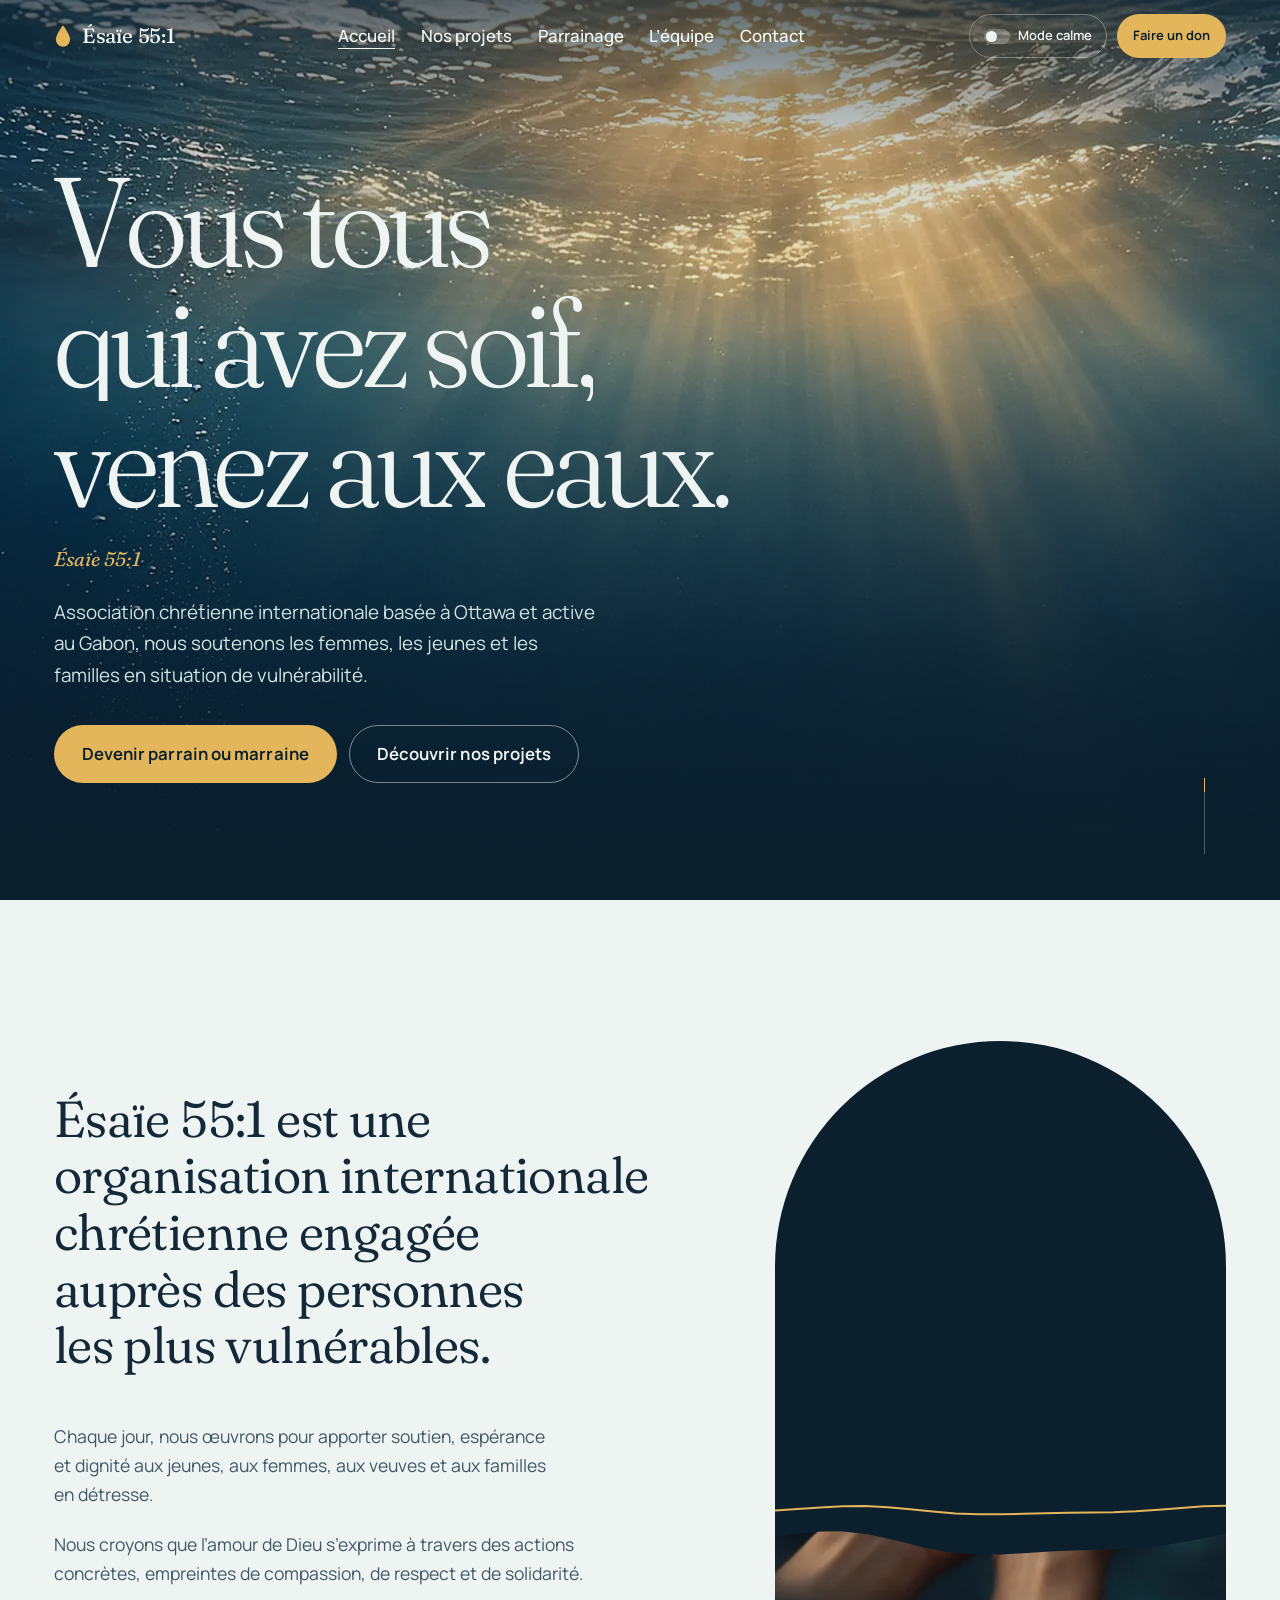
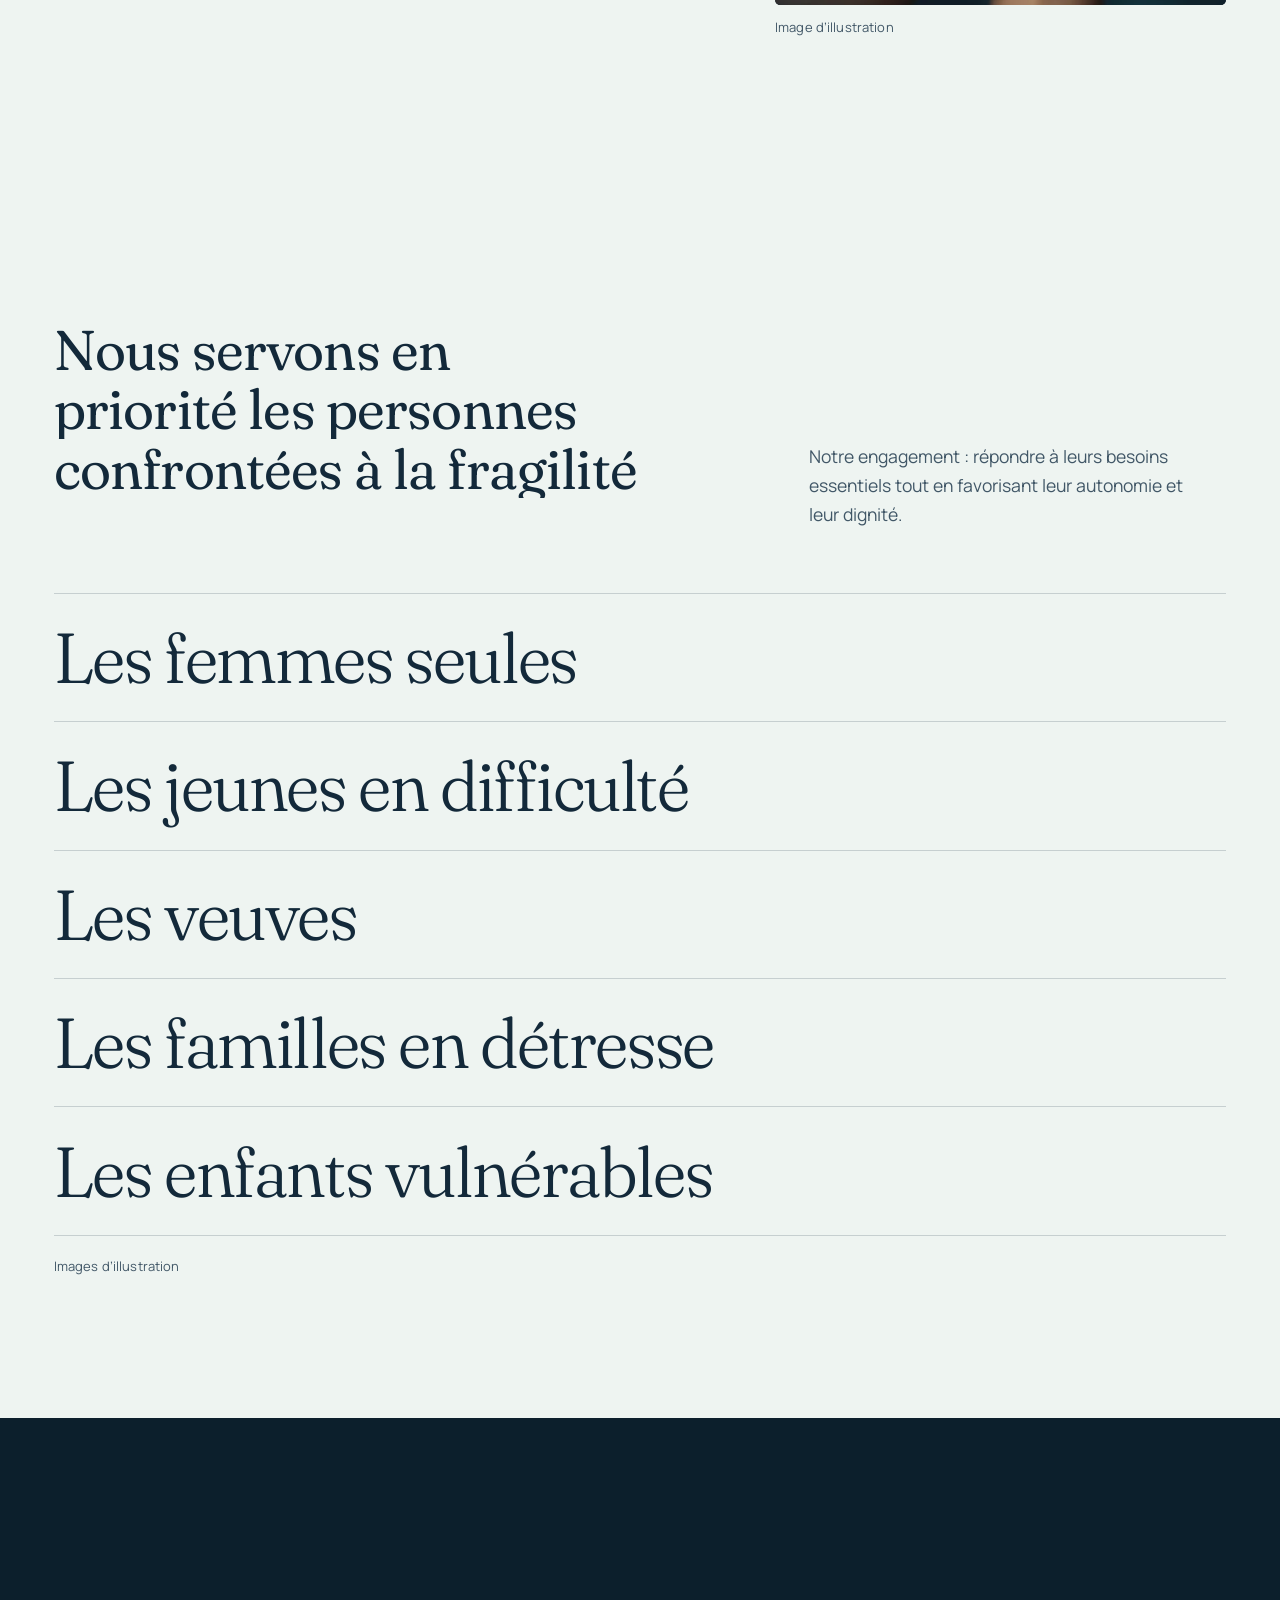
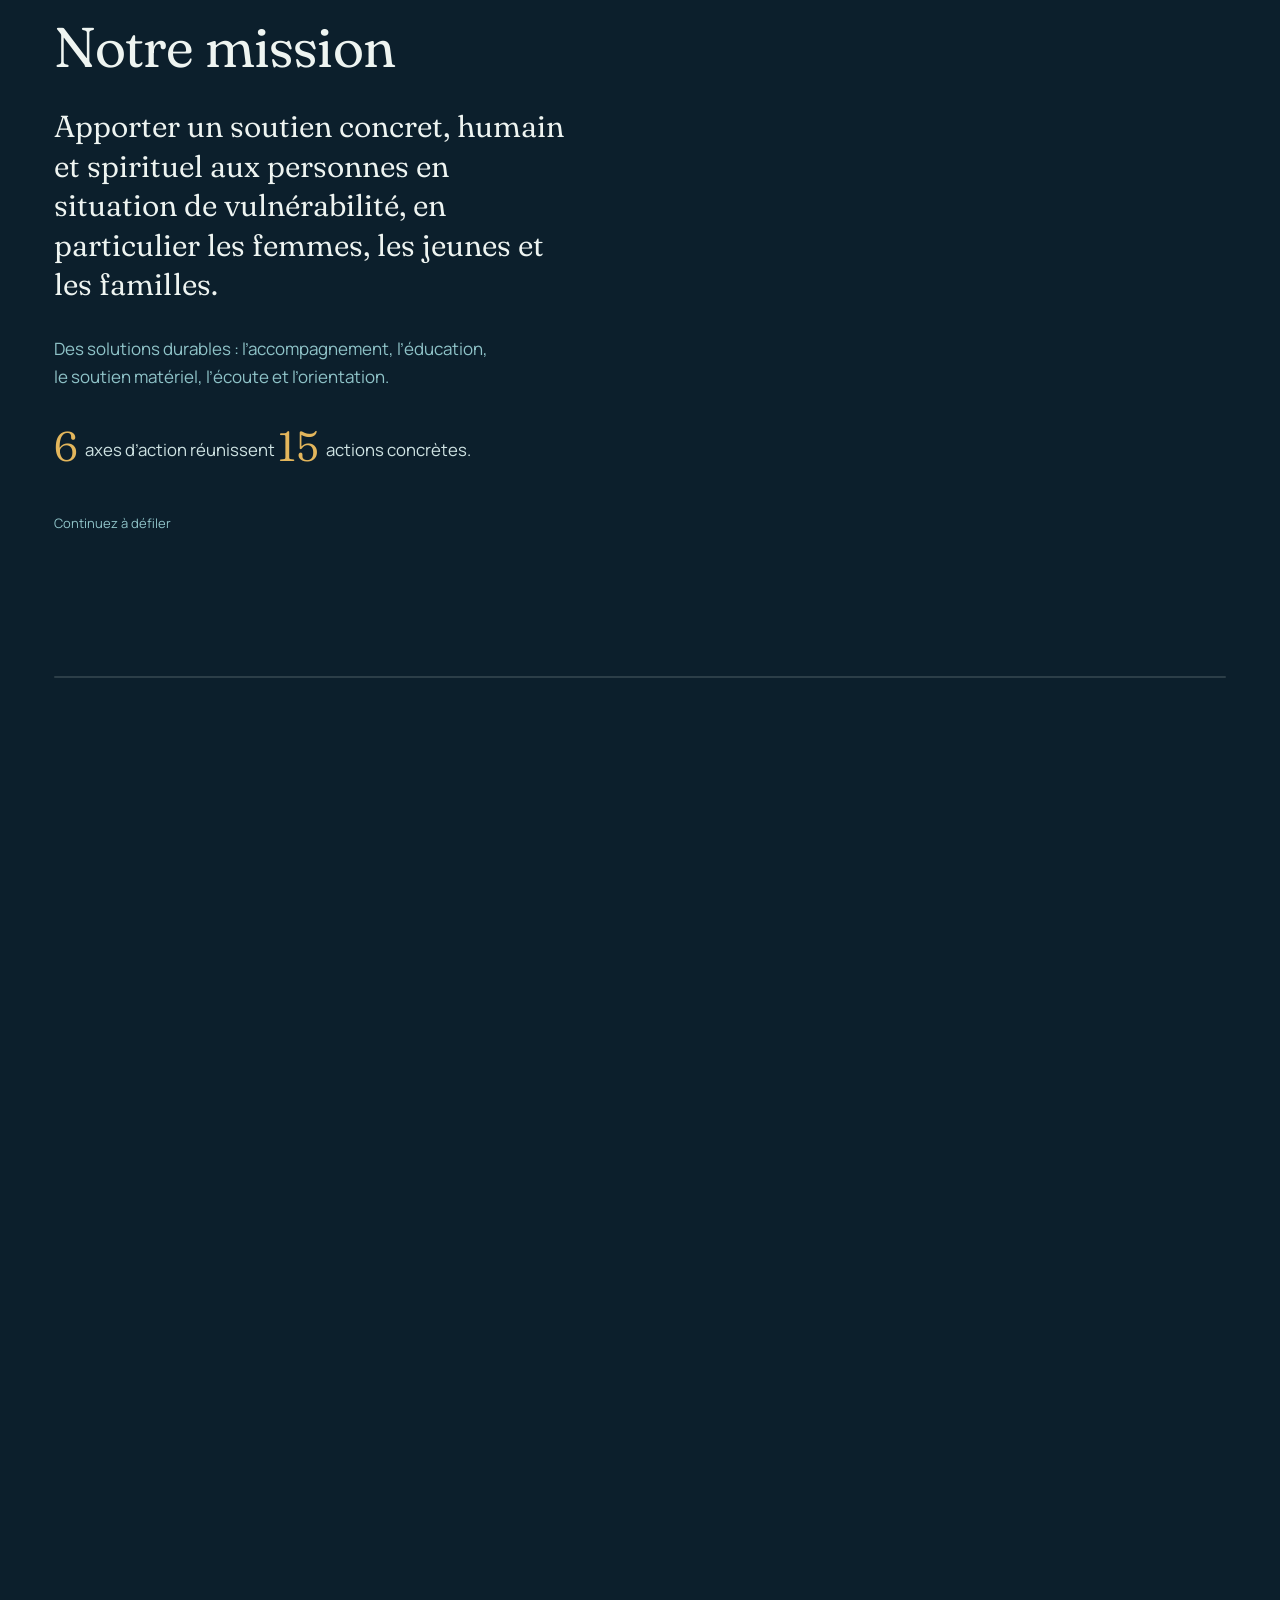
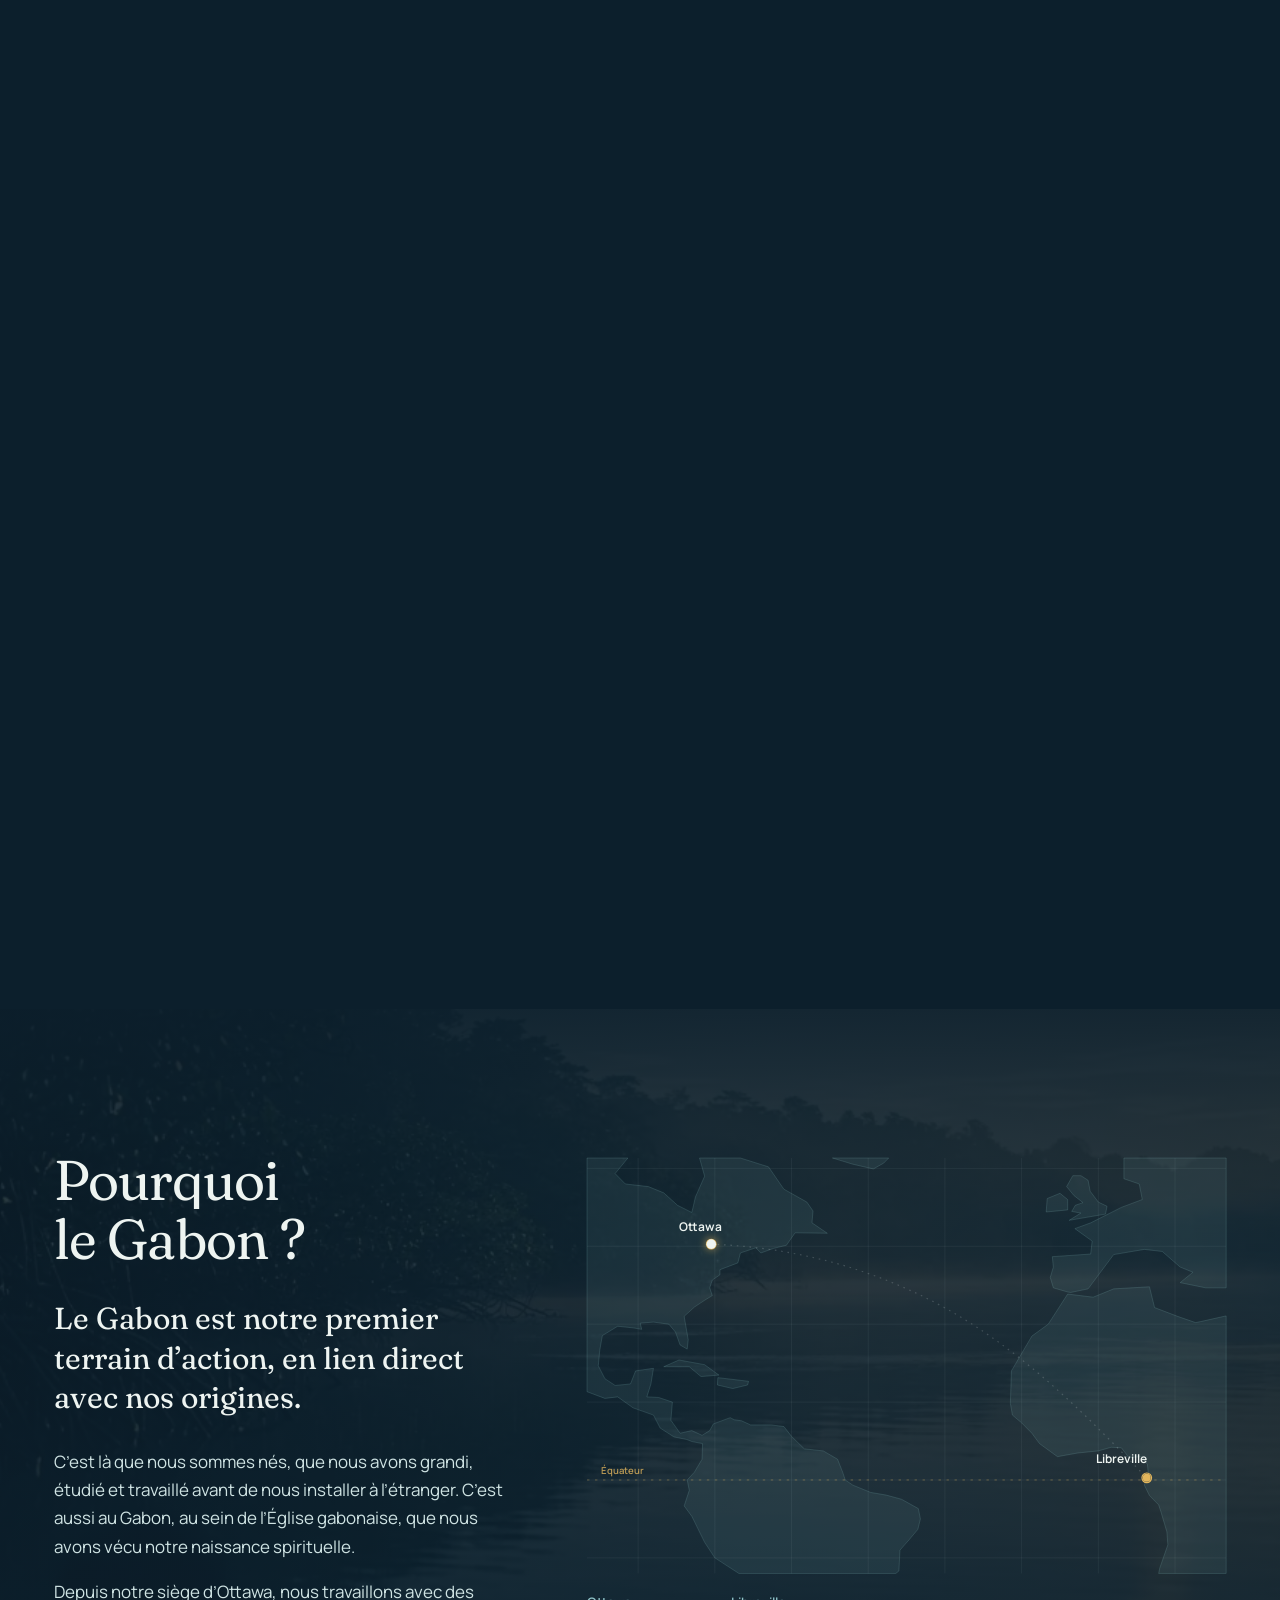
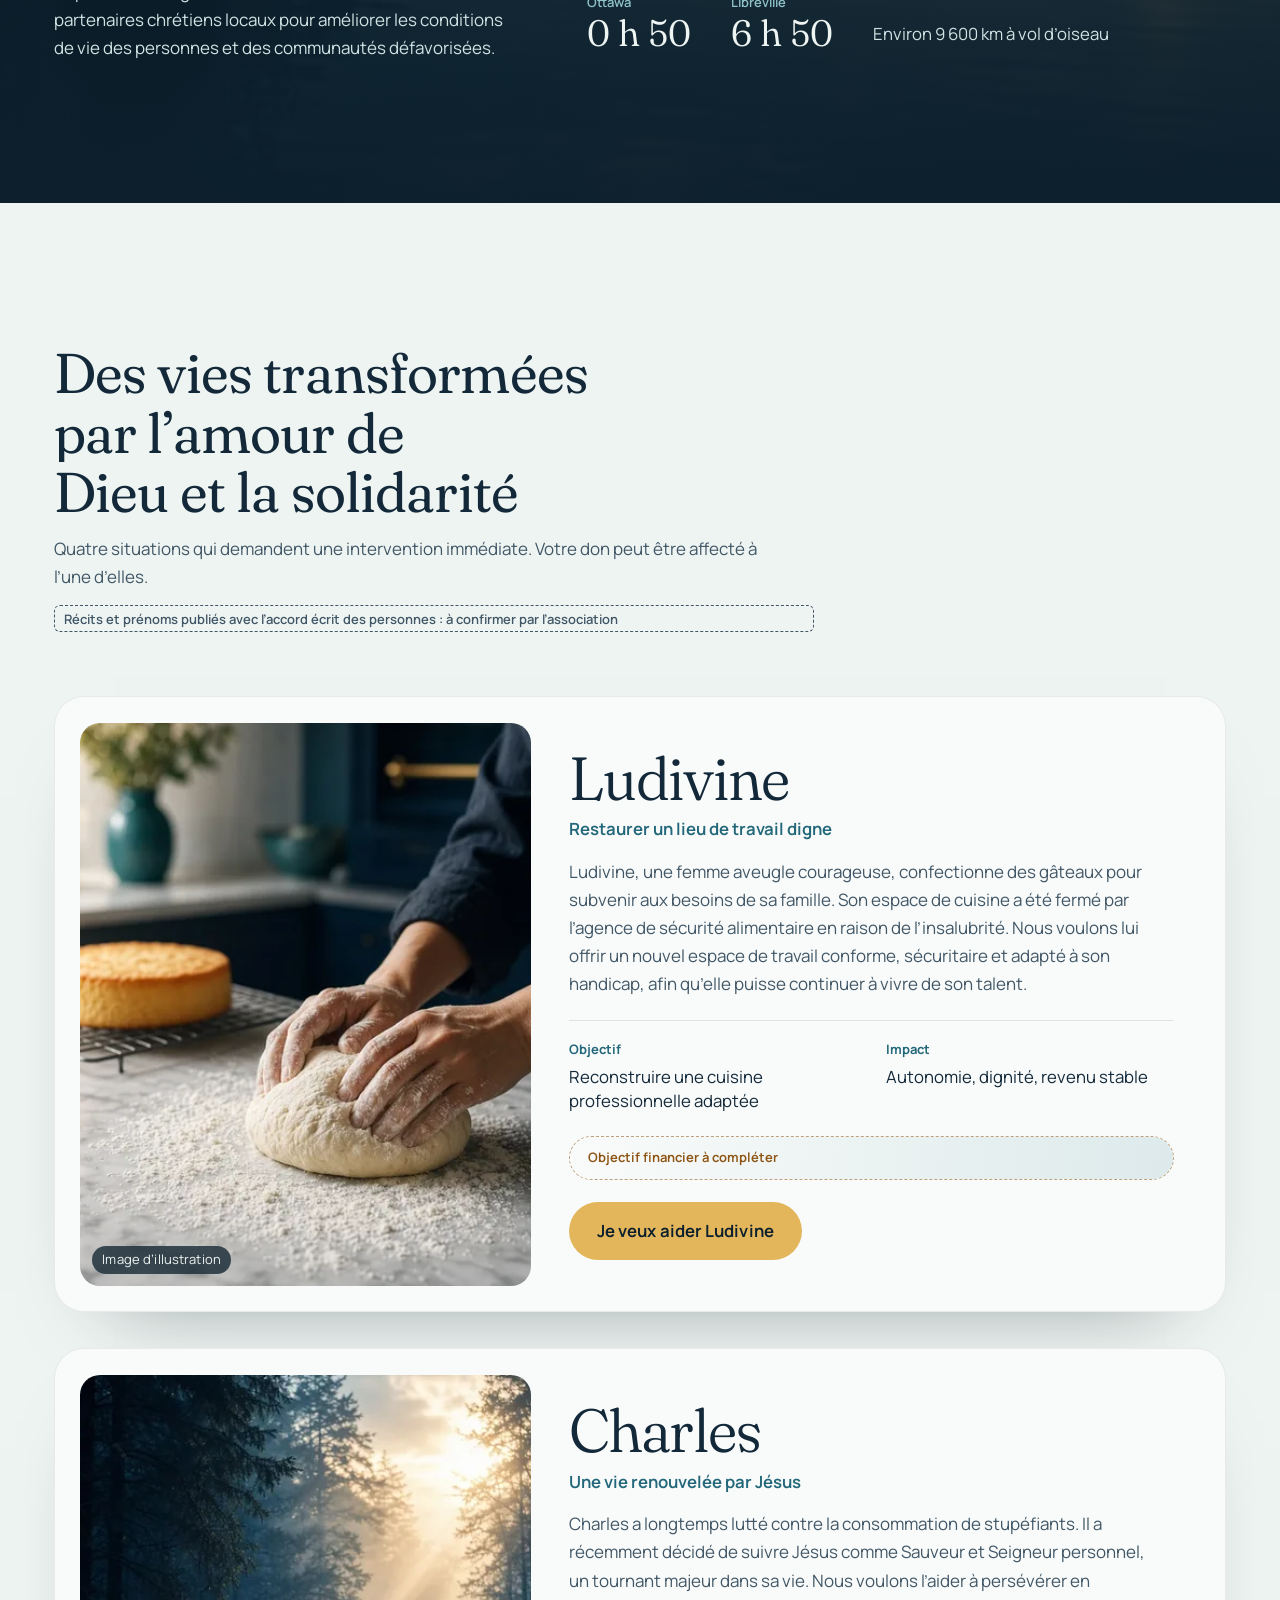
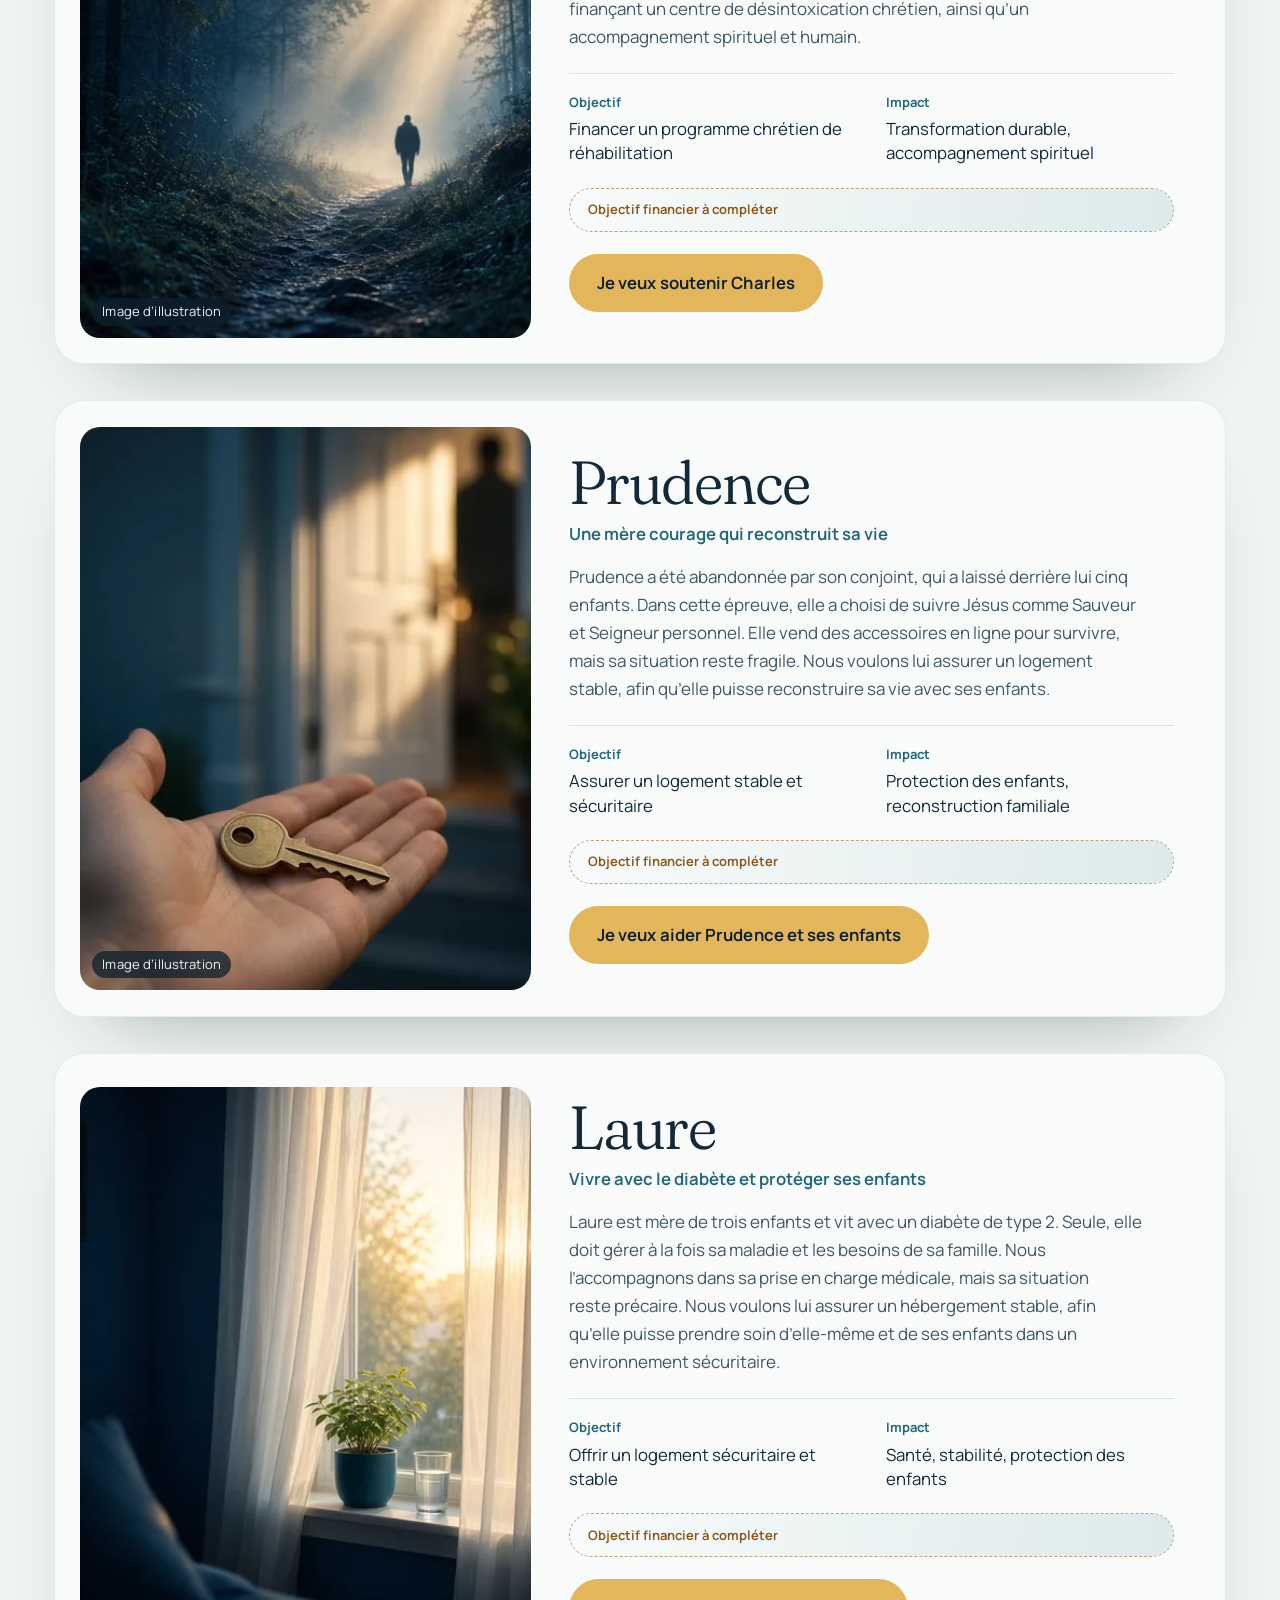
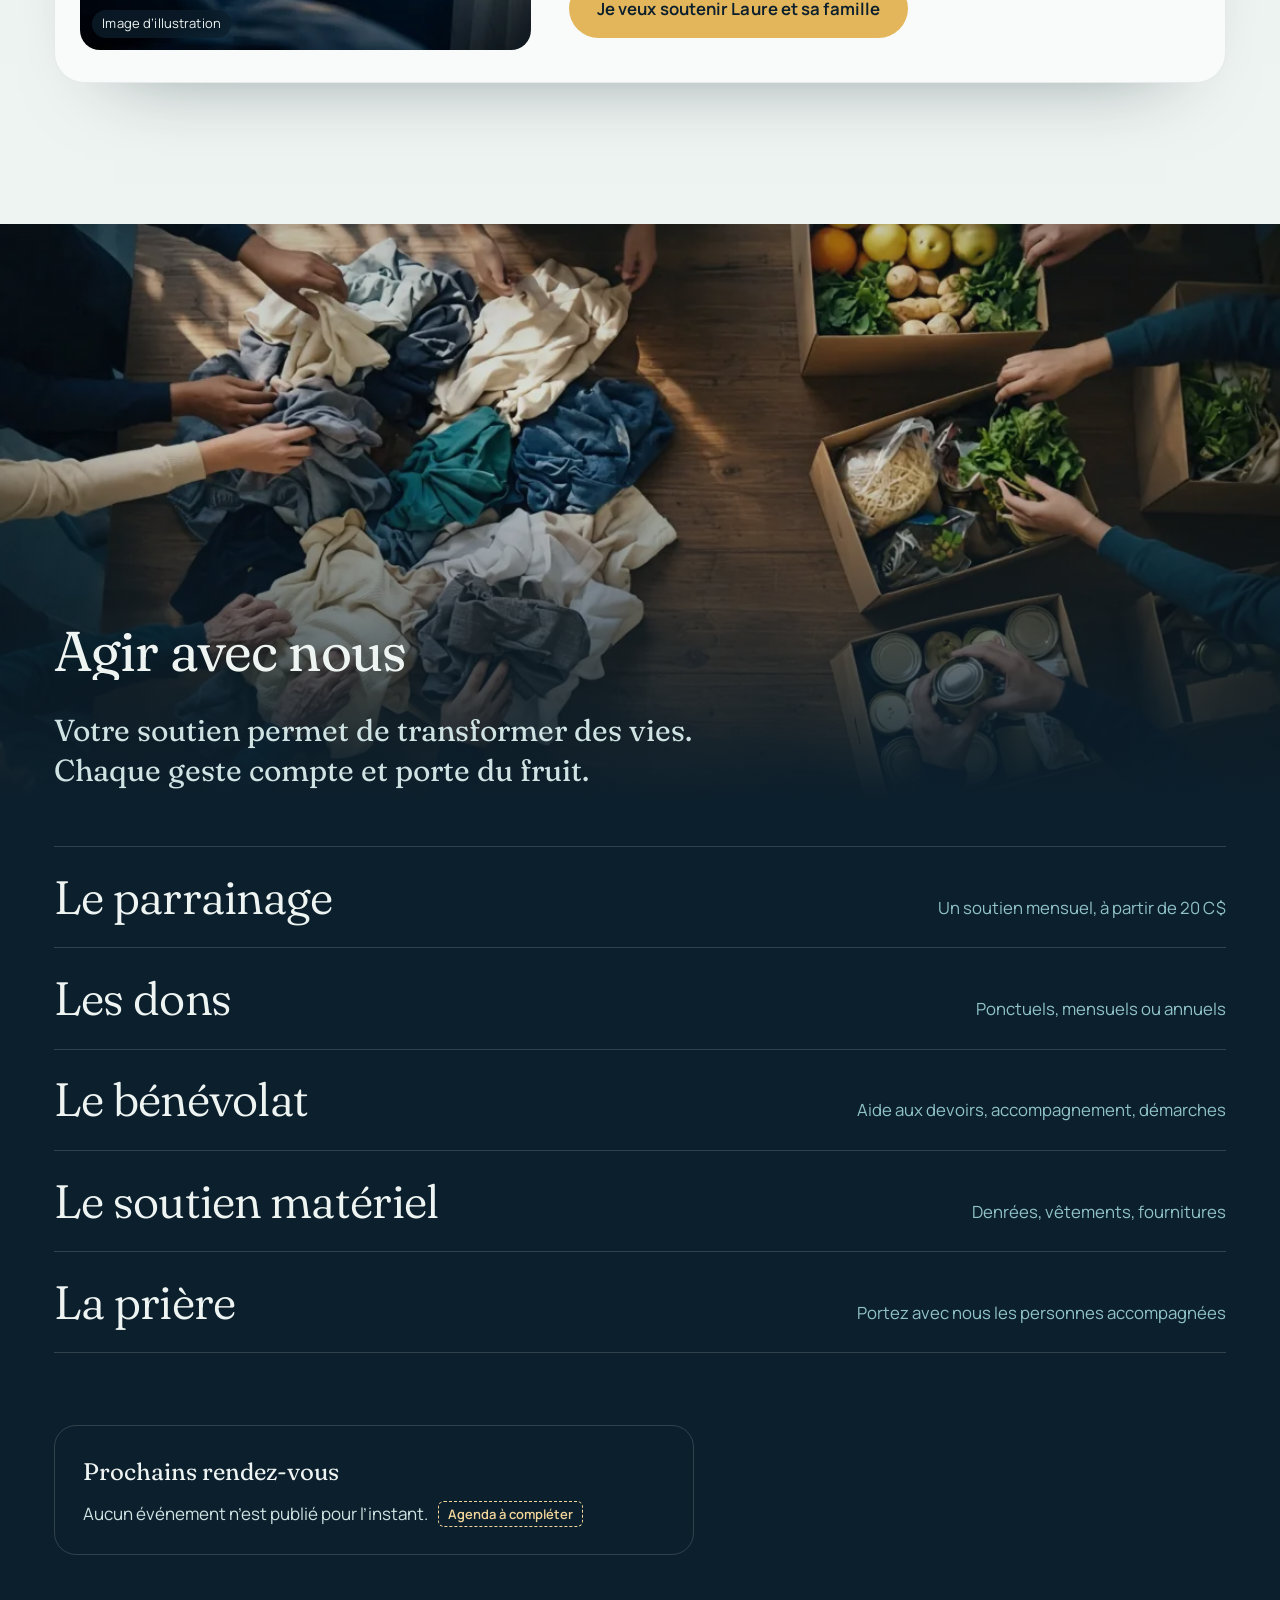
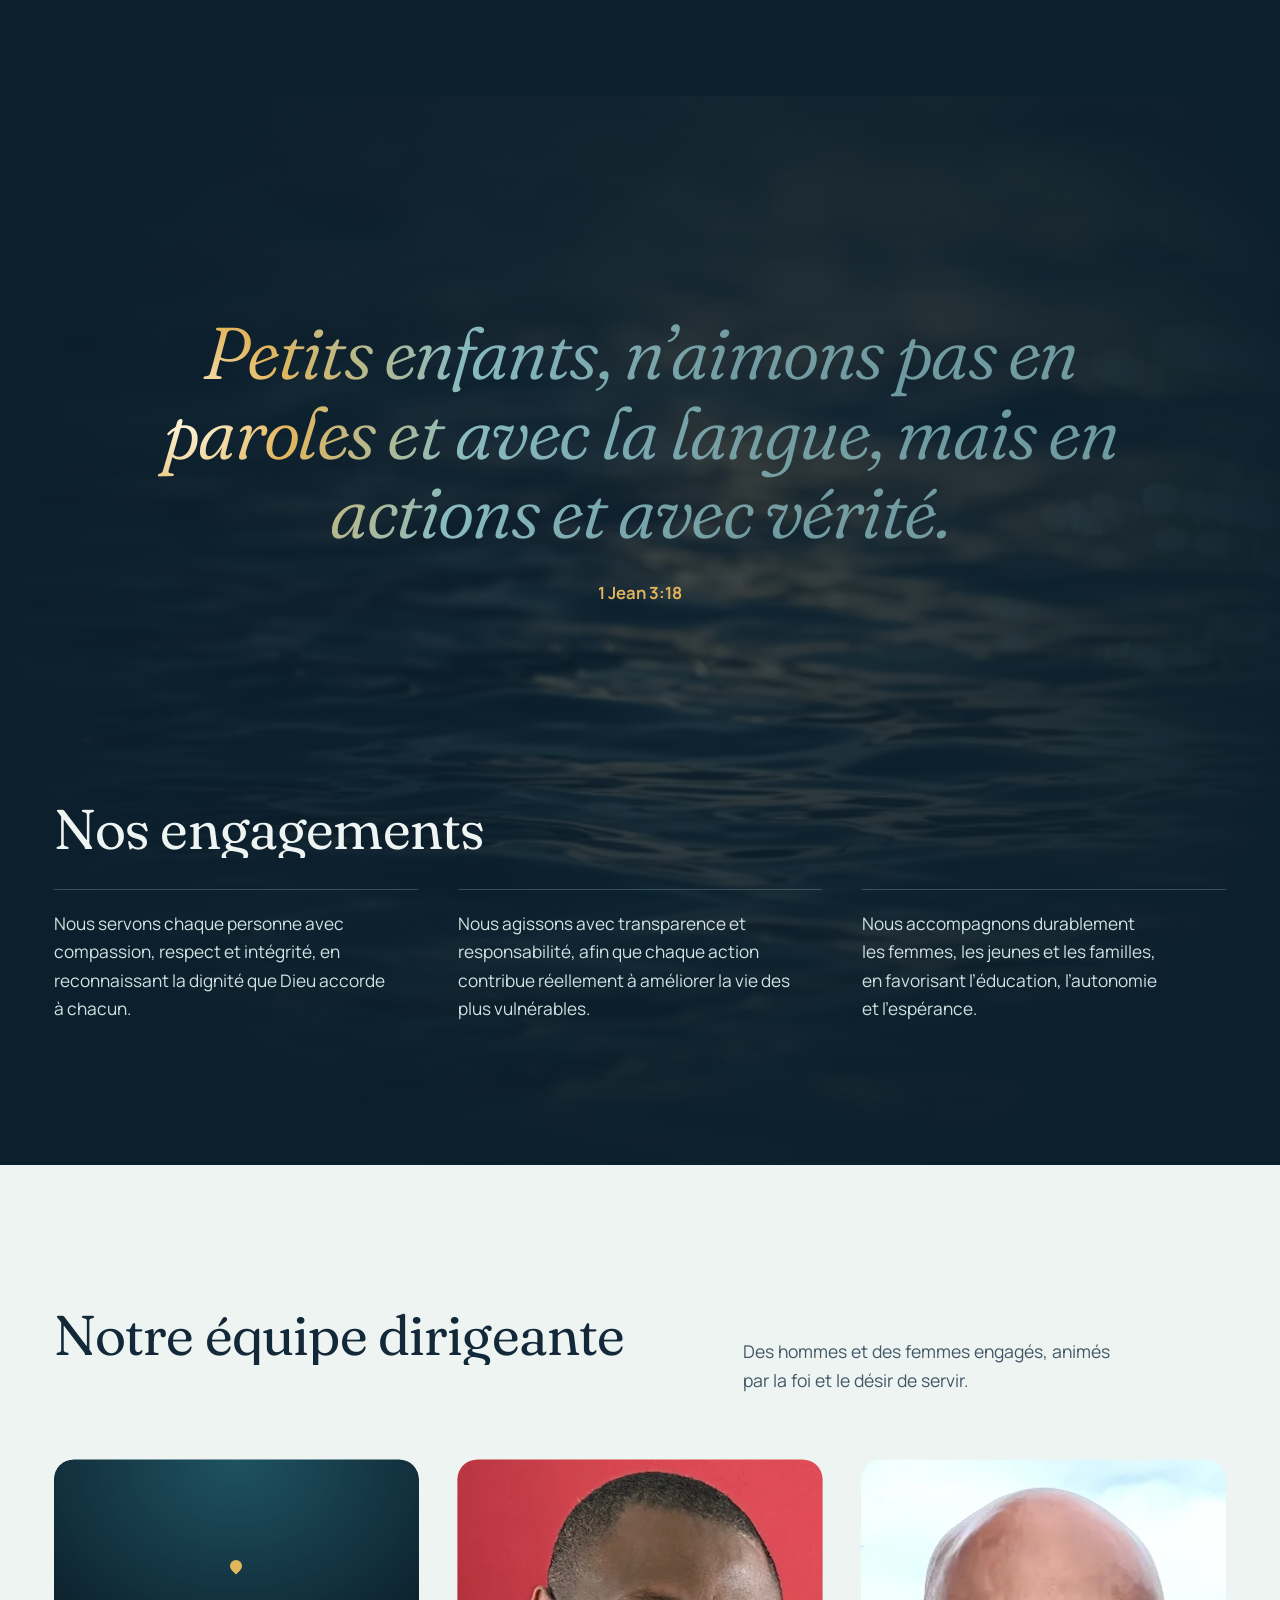
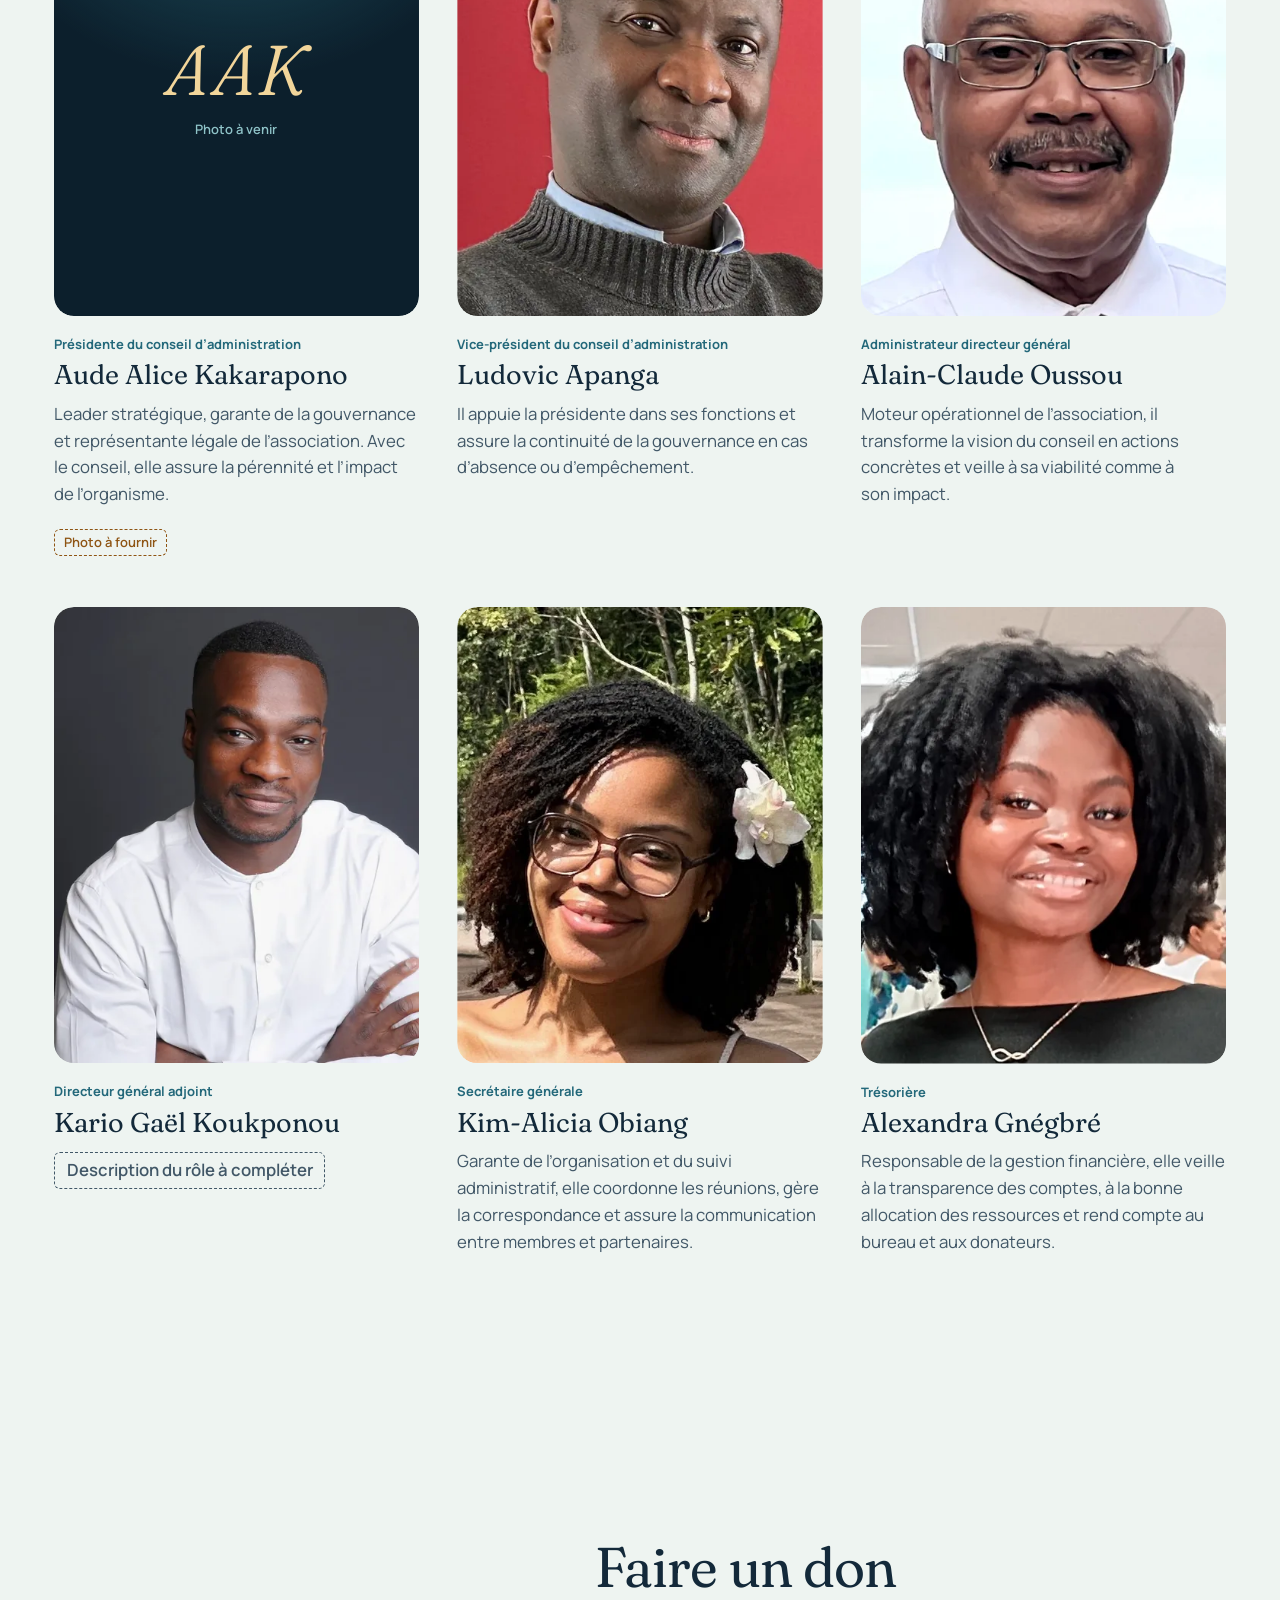
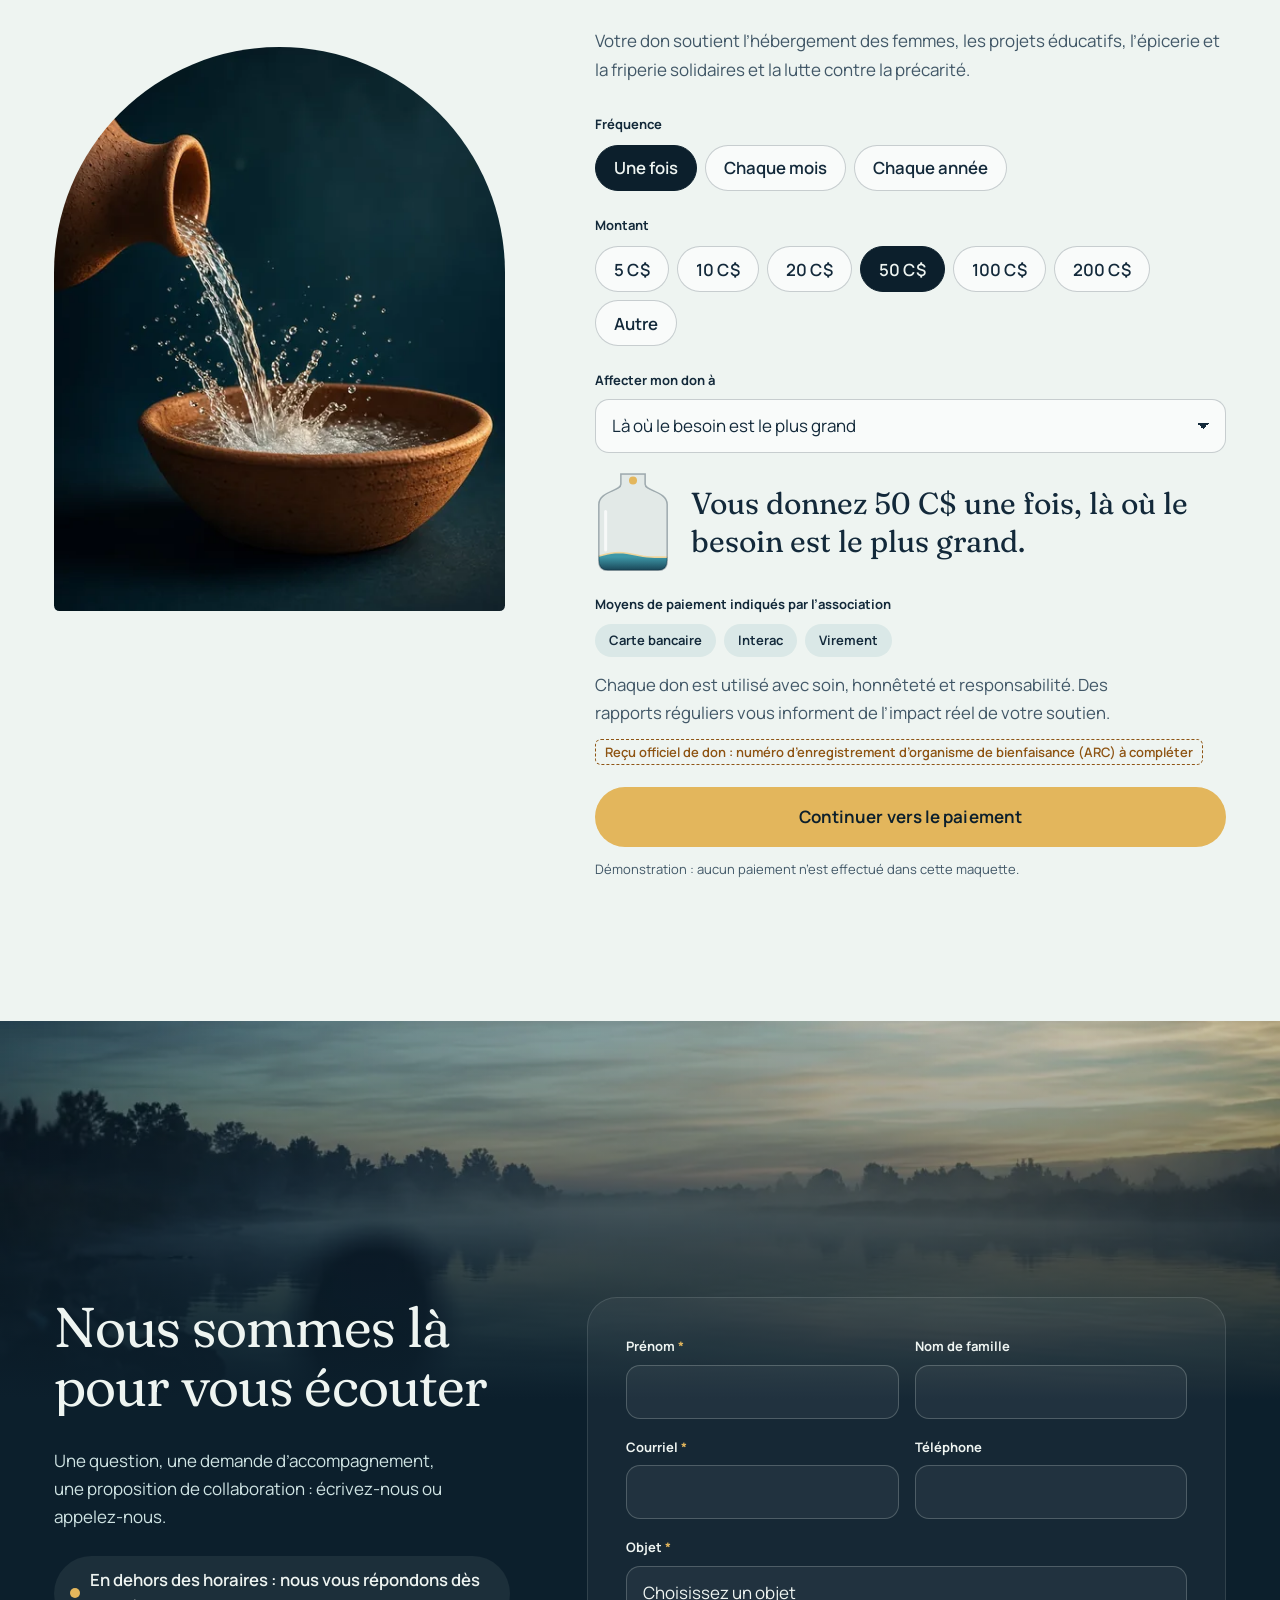
==== commit 5cf9ad03: "Sections fixees : retrait de anticipatePin (a-coup a l entree), version 20261031 Co-Authored-By: Cla" ====
--- a/index.html
+++ b/index.html
@@ -24,7 +24,7 @@
 <script type="application/ld+json">{"@context": "https://schema.org", "@type": "NGO", "name": "Association Ésaïe 55:1", "alternateName": "Ésaïe 55-1", "url": "https://esaie-55-1-maquette.vercel.app/", "logo": "https://esaie-55-1-maquette.vercel.app/assets/img/logo-512.png", "email": "infos@esaie-55-1.org", "description": "Association chrétienne internationale basée à Ottawa et active au Gabon, qui soutient les femmes, les jeunes et les familles en situation de vulnérabilité.", "address": {"@type": "PostalAddress", "streetAddress": "2-97 St Andrew’s Street", "addressLocality": "Ottawa", "addressRegion": "ON", "addressCountry": "CA"}, "areaServed": [{"@type": "Country", "name": "Canada"}, {"@type": "Country", "name": "Gabon"}], "contactPoint": [{"@type": "ContactPoint", "telephone": "+1-418-580-9140", "contactType": "customer support", "areaServed": "CA", "availableLanguage": "French"}, {"@type": "ContactPoint", "telephone": "+241-76-29-57-80", "contactType": "customer support", "areaServed": "GA", "availableLanguage": "French"}]}</script>
 <link rel="preload" href="assets/fonts/fraunces.woff2" as="font" type="font/woff2" crossorigin>
 <link rel="preload" href="assets/fonts/manrope.woff2" as="font" type="font/woff2" crossorigin>
-<link rel="stylesheet" href="assets/css/main.css?v=20261028-2">
+<link rel="stylesheet" href="assets/css/main.css?v=20261031">
 <meta name="robots" content="noindex, nofollow">
 <script>!function(d){var c,v,u;try{c=localStorage.getItem("esaie-calme")}catch(e){}try{u=sessionStorage.getItem("esaie-intro")}catch(e){}try{v=sessionStorage.getItem("esaie-vague");sessionStorage.removeItem("esaie-vague")}catch(e){}var r=window.matchMedia&&matchMedia("(prefers-reduced-motion: reduce)").matches;var calme=c==null?r:c==="1";var k=d.className.replace("no-js","js");if(calme)k+=" calme";else if(v)k+=" vague-arrivee";else if(d.hasAttribute("data-intro")&&!u&&!location.hash)k+=" intro";d.className=k}(document.documentElement);</script>
 
@@ -578,10 +578,10 @@
 <script src="assets/js/vendor/ScrollTrigger.min.js" defer></script>
 <script src="assets/js/vendor/SplitText.min.js" defer></script>
 <script src="assets/js/vendor/lenis.min.js" defer></script>
-<script src="assets/js/data.js?v=20261028-2" defer></script>
-<script src="assets/js/main.js?v=20261028-2" defer></script>
-
-<script src="assets/js/accueil.js?v=20261028-2" defer></script>
-<script type="module" src="assets/js/eau.js?v=20261028-2"></script>
+<script src="assets/js/data.js?v=20261031" defer></script>
+<script src="assets/js/main.js?v=20261031" defer></script>
+
+<script src="assets/js/accueil.js?v=20261031" defer></script>
+<script type="module" src="assets/js/eau.js?v=20261031"></script>
 </body>
 </html>
